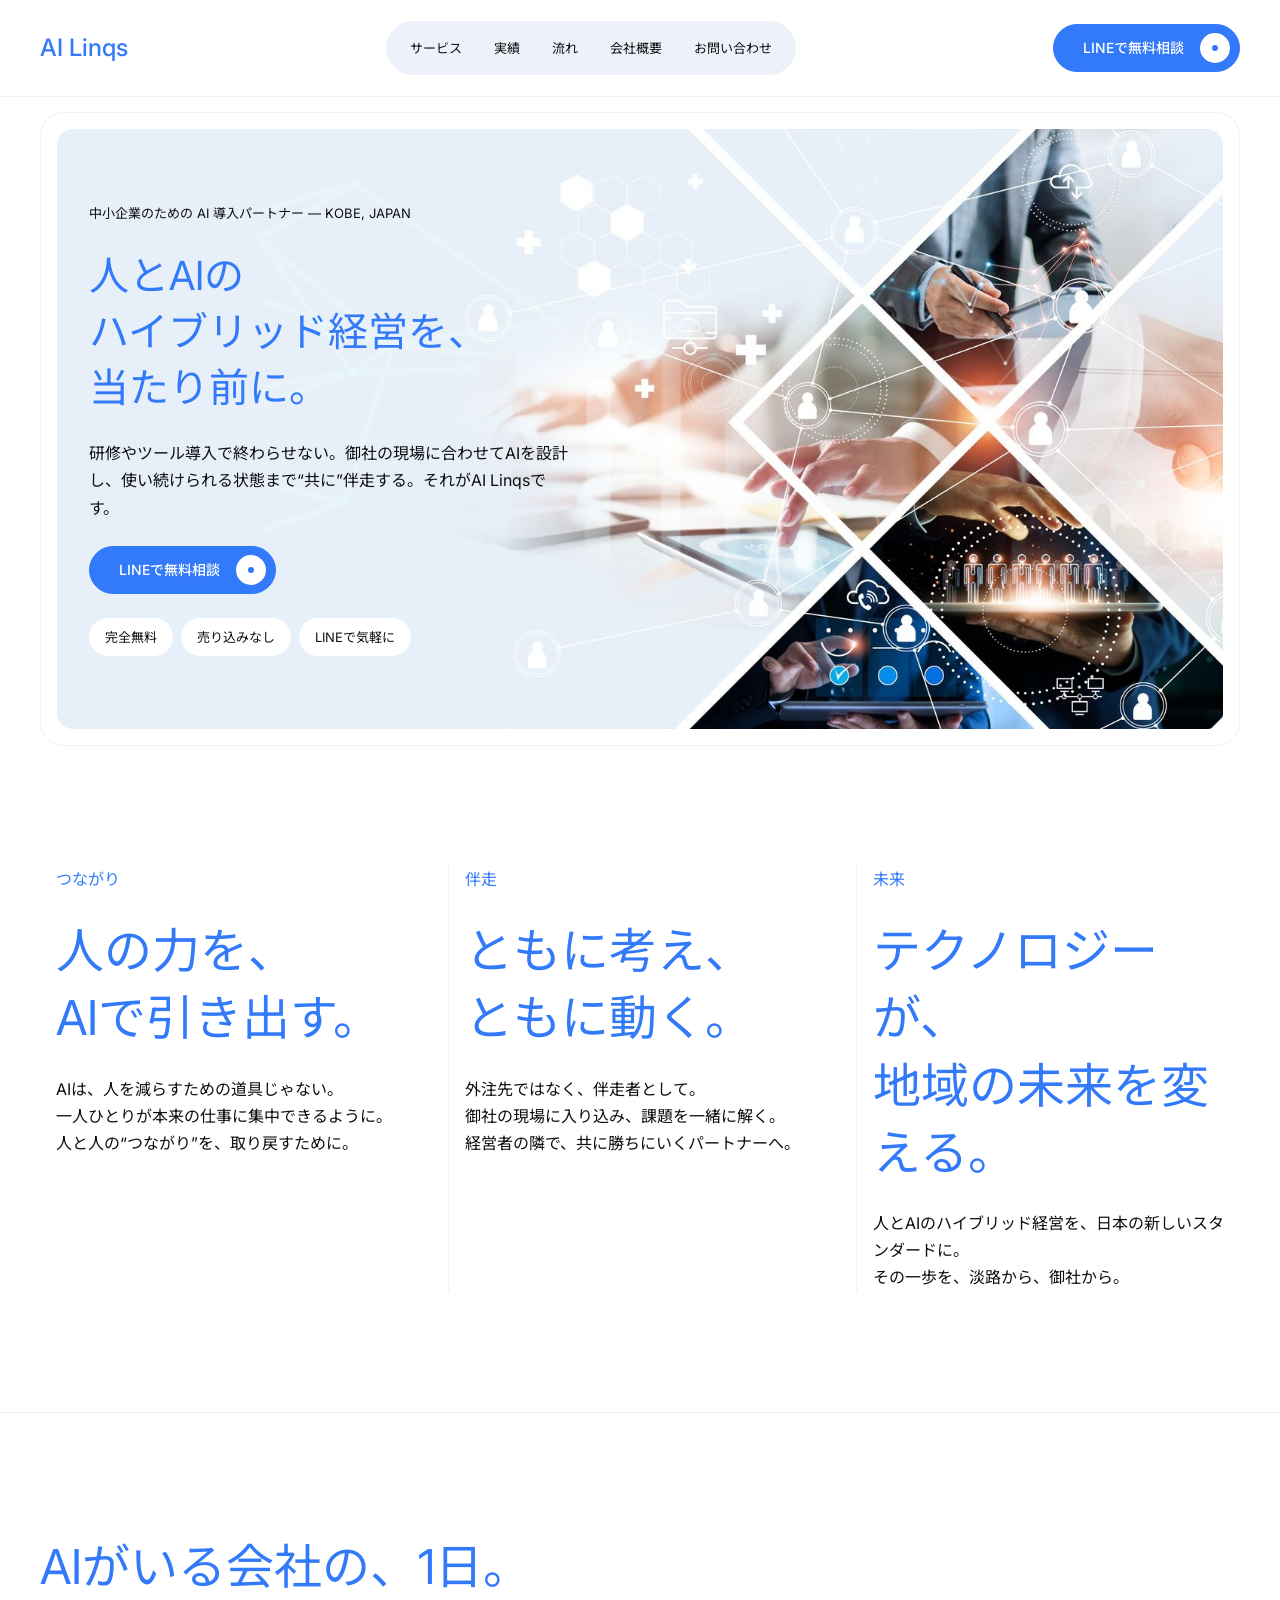
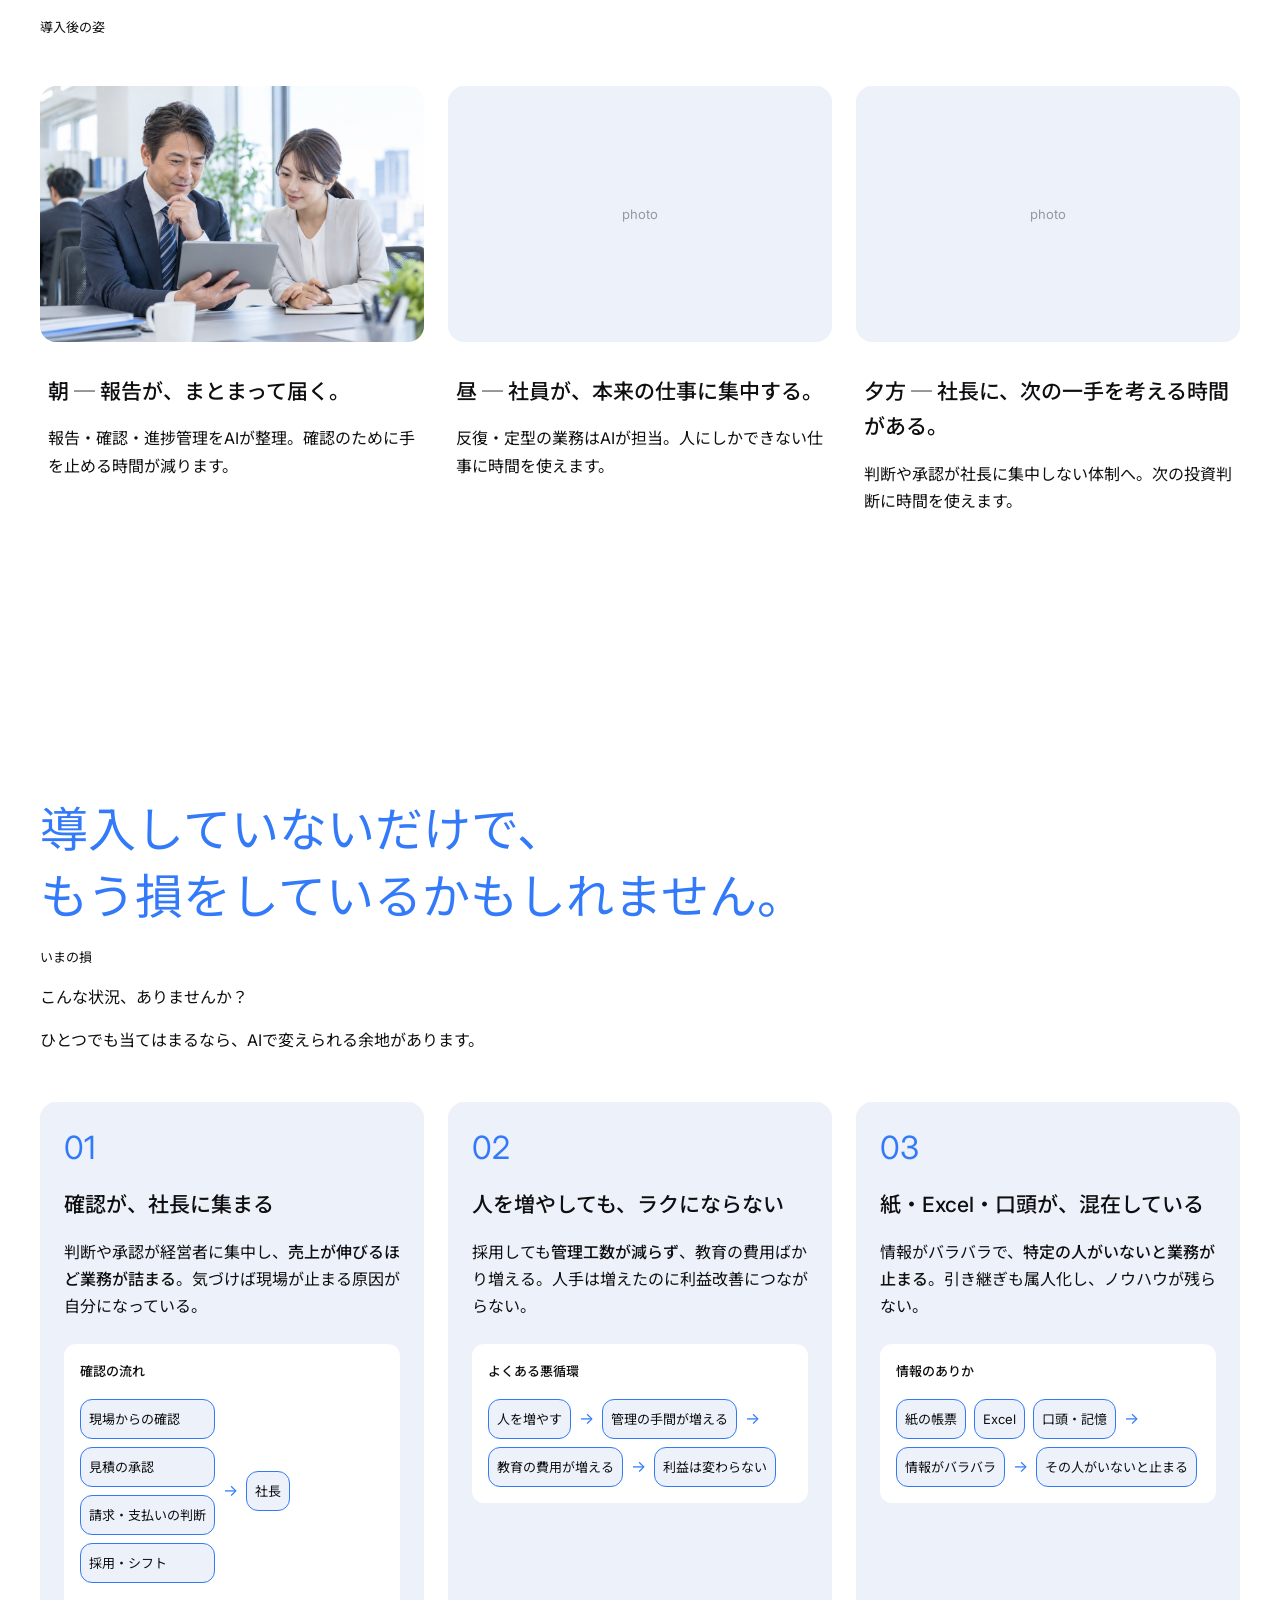
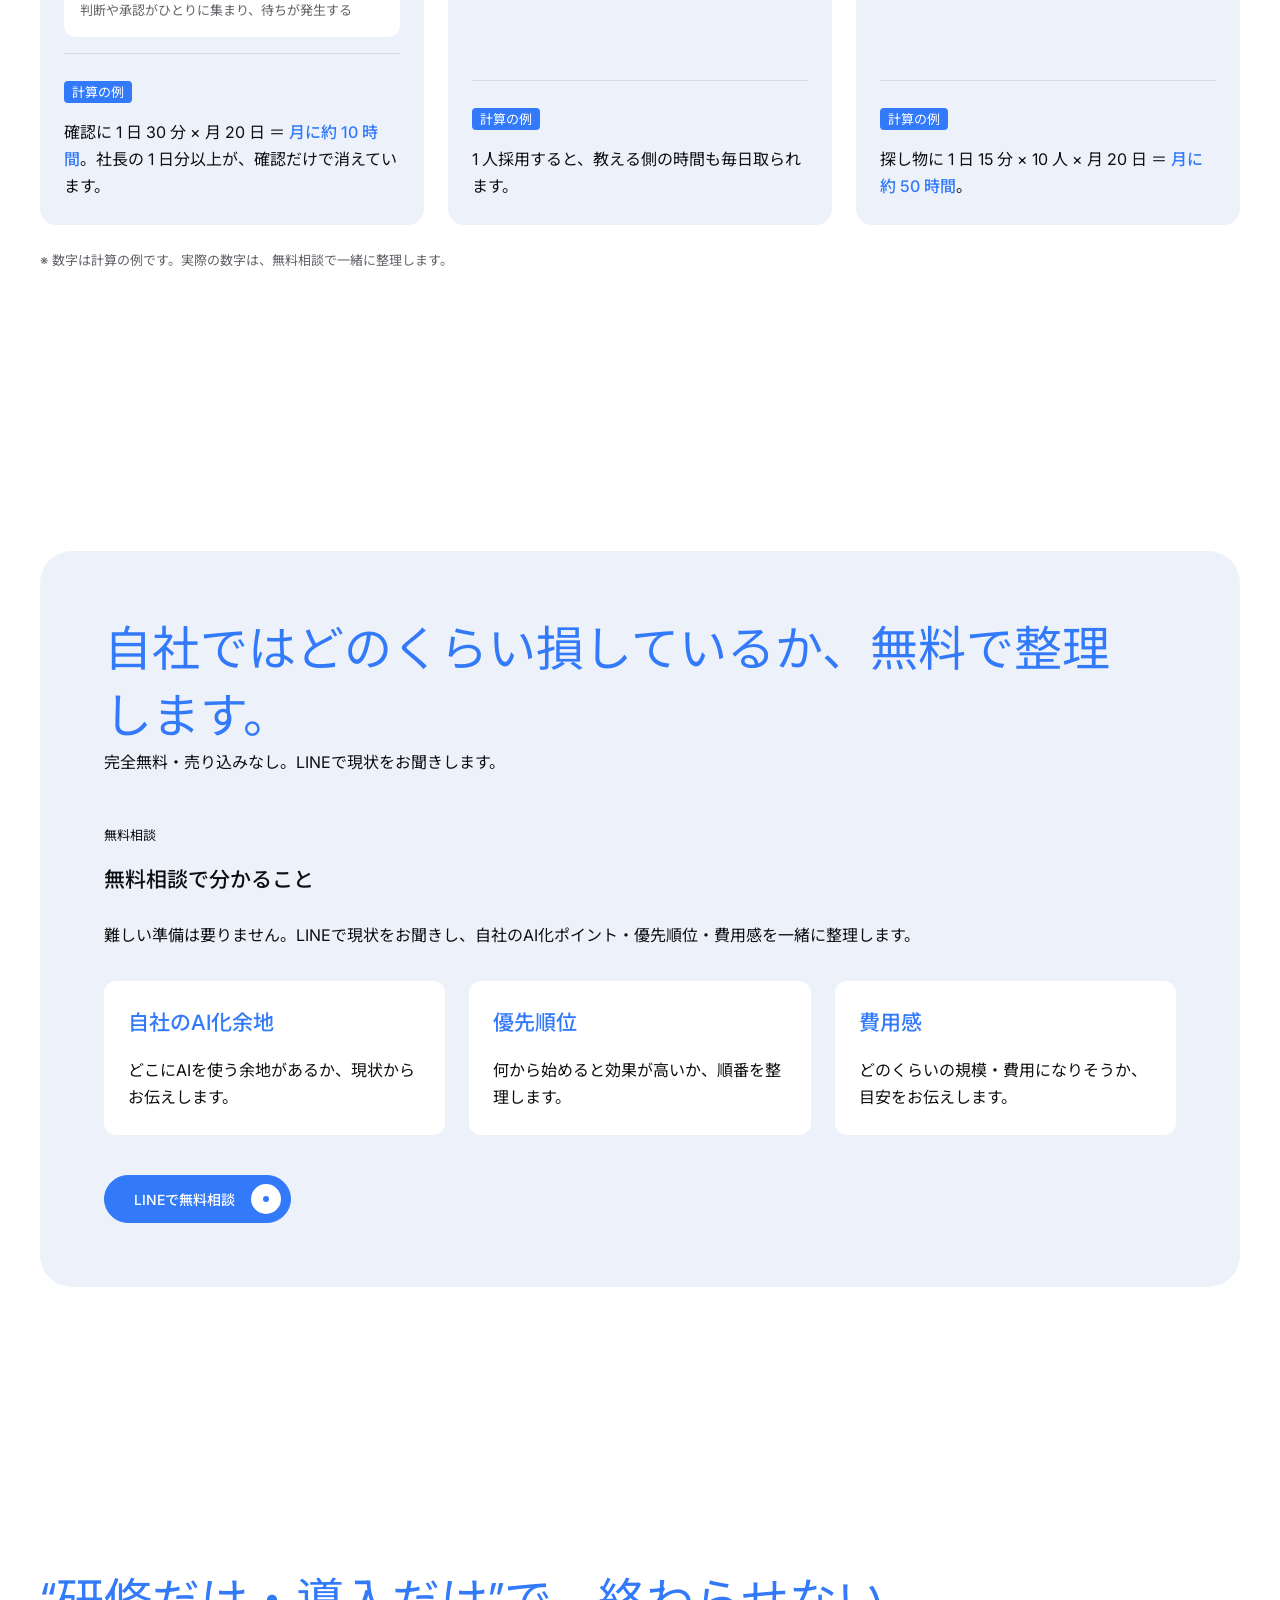
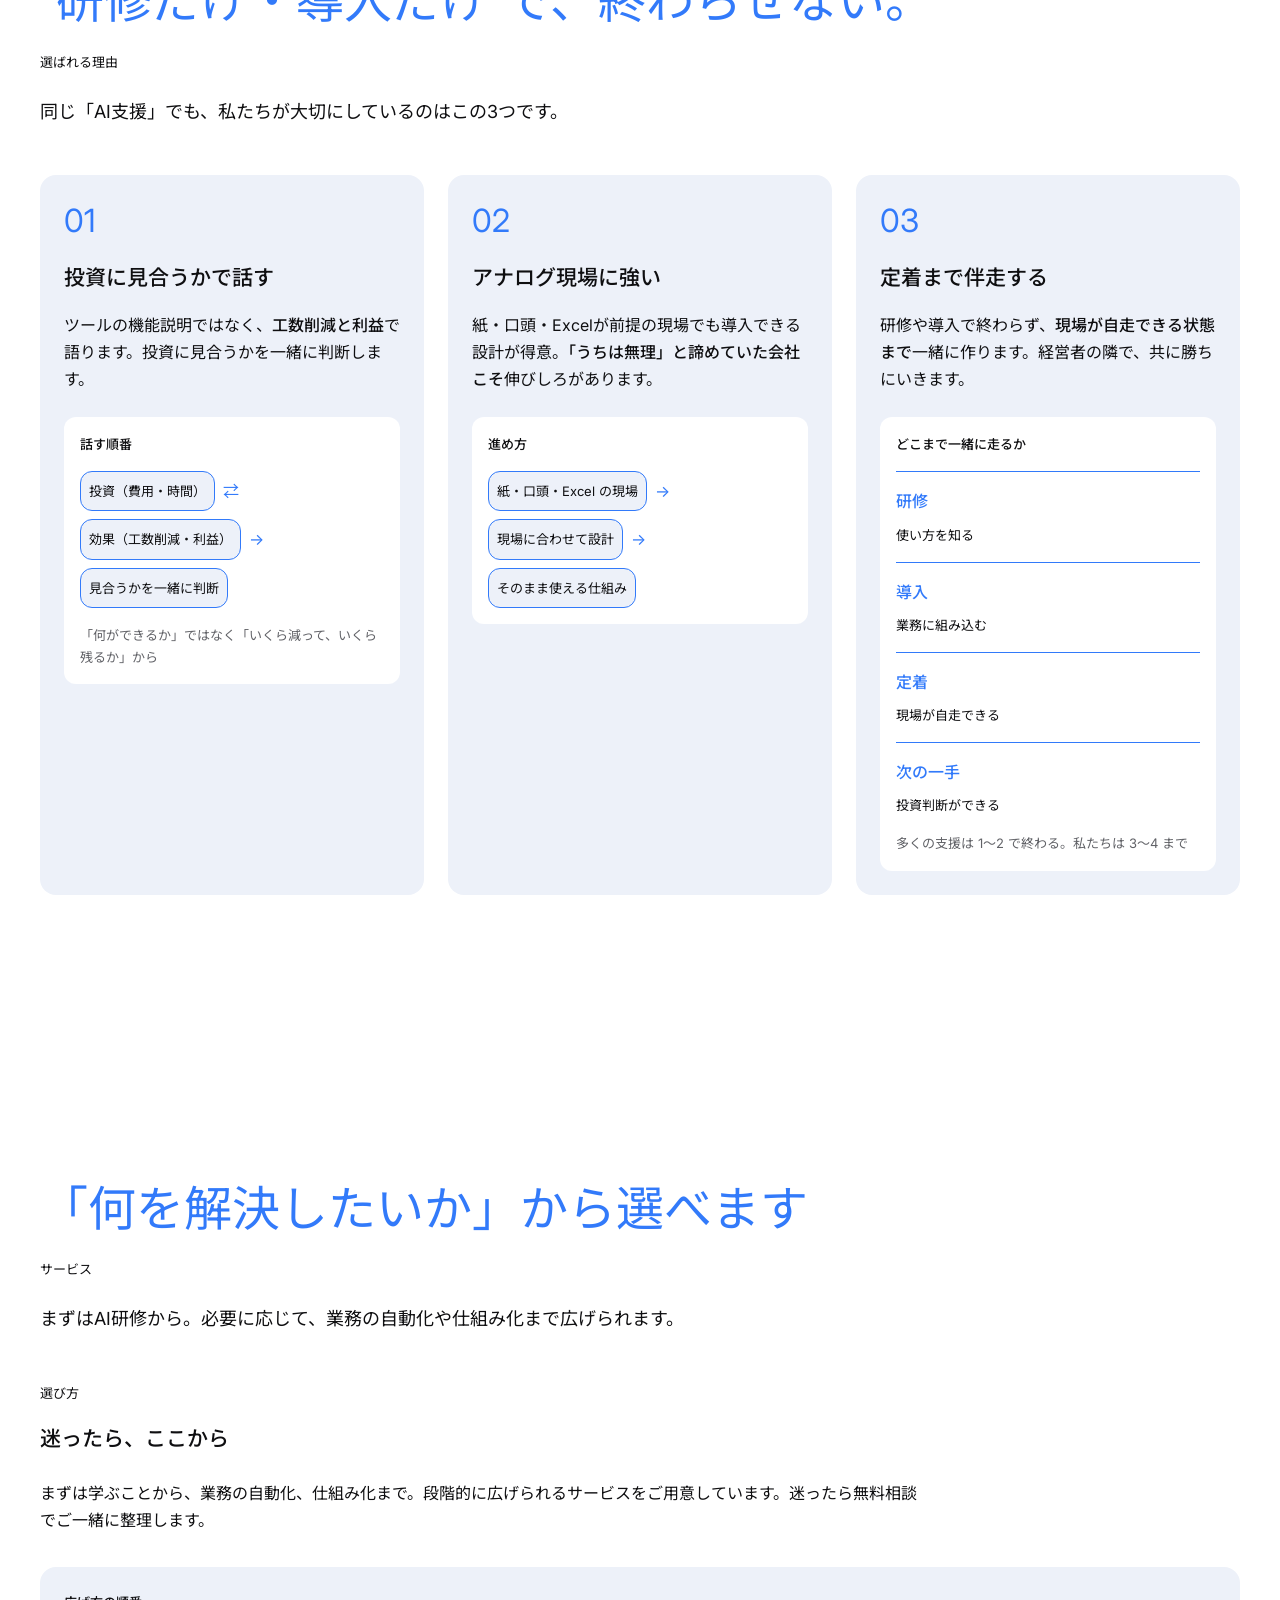
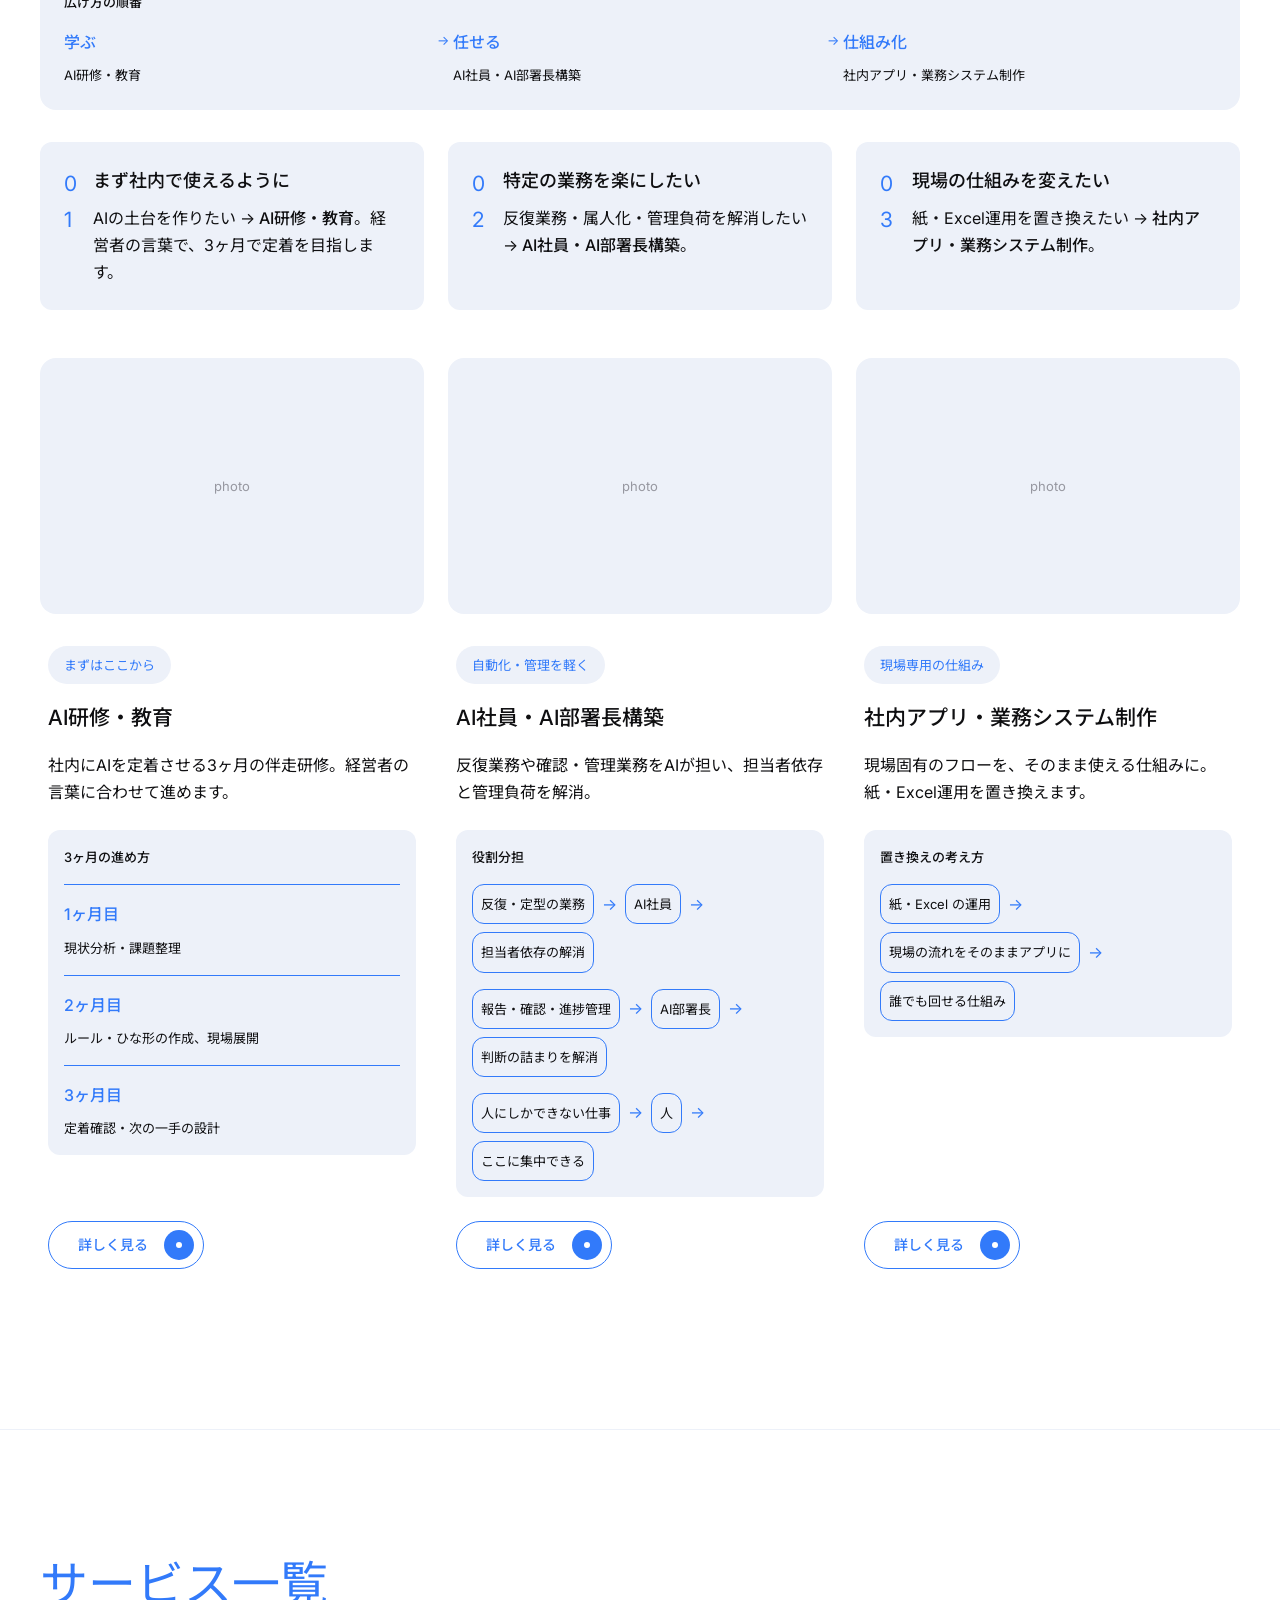
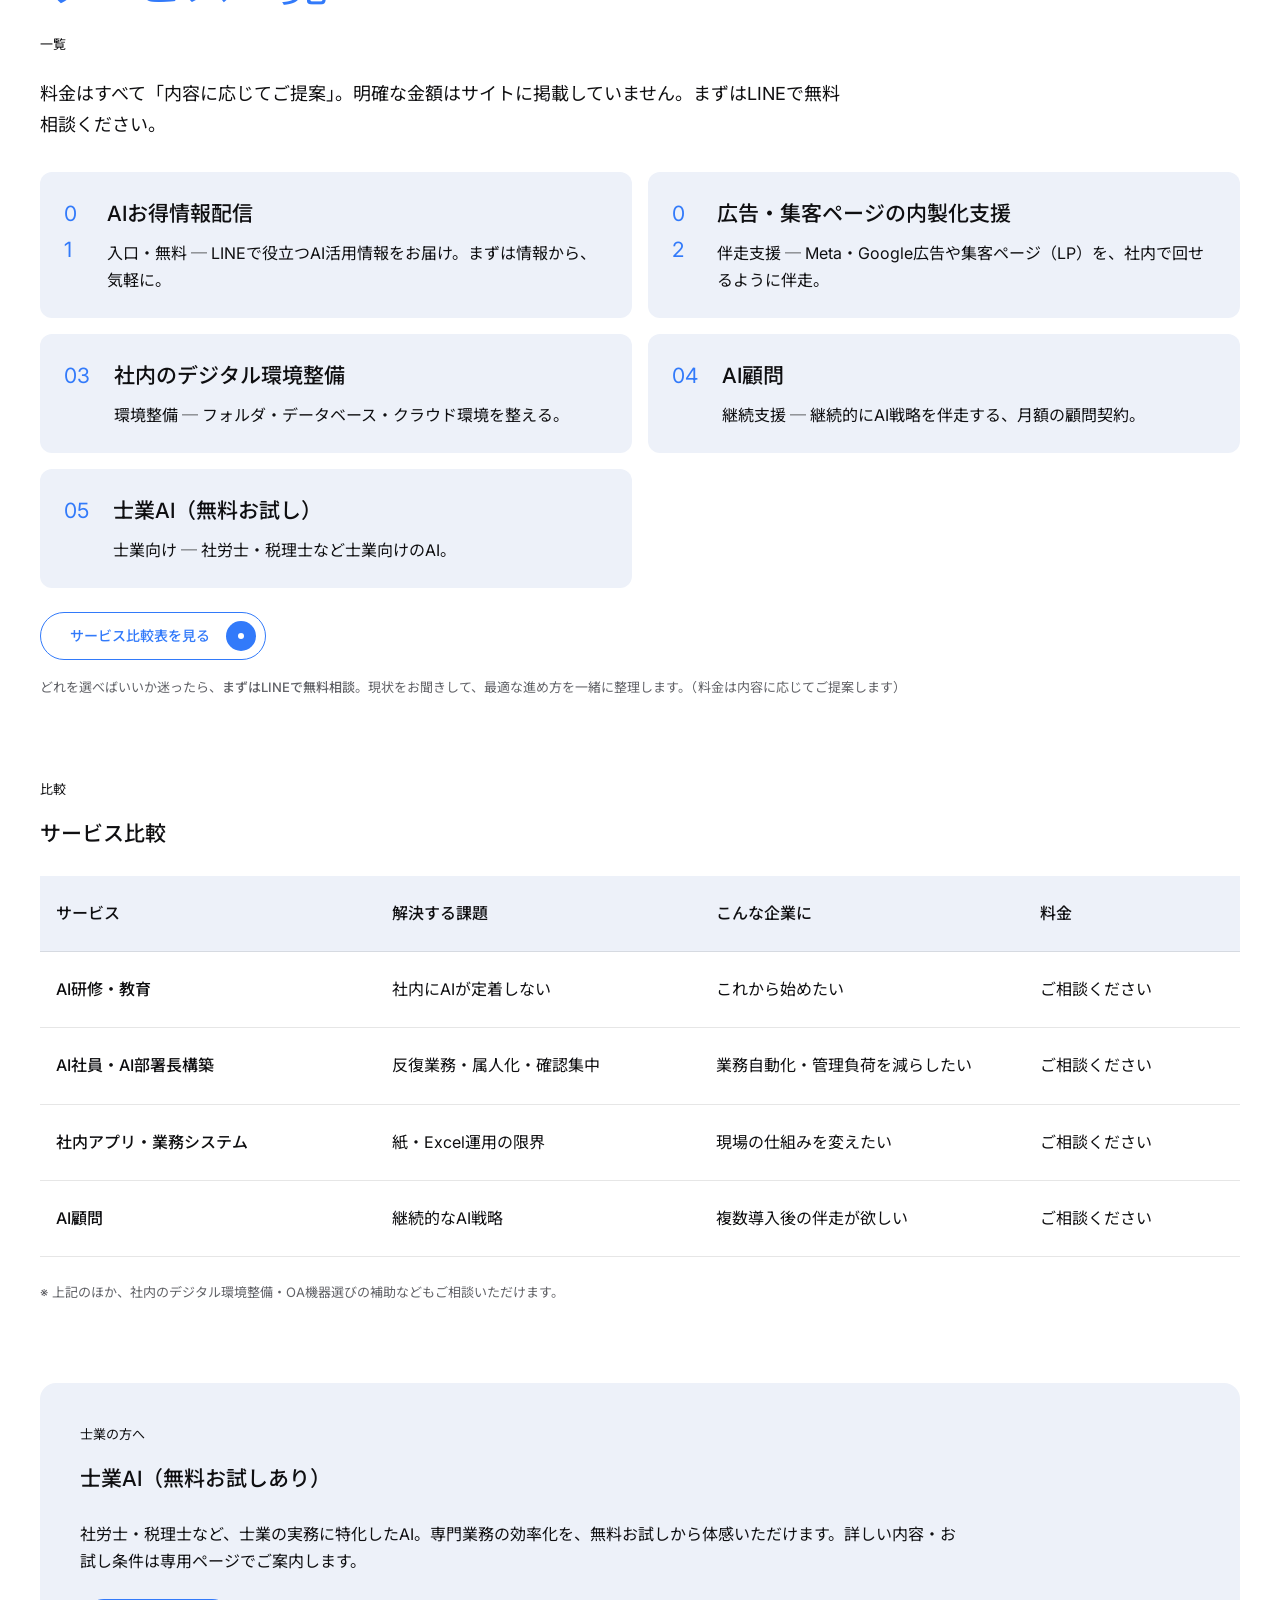
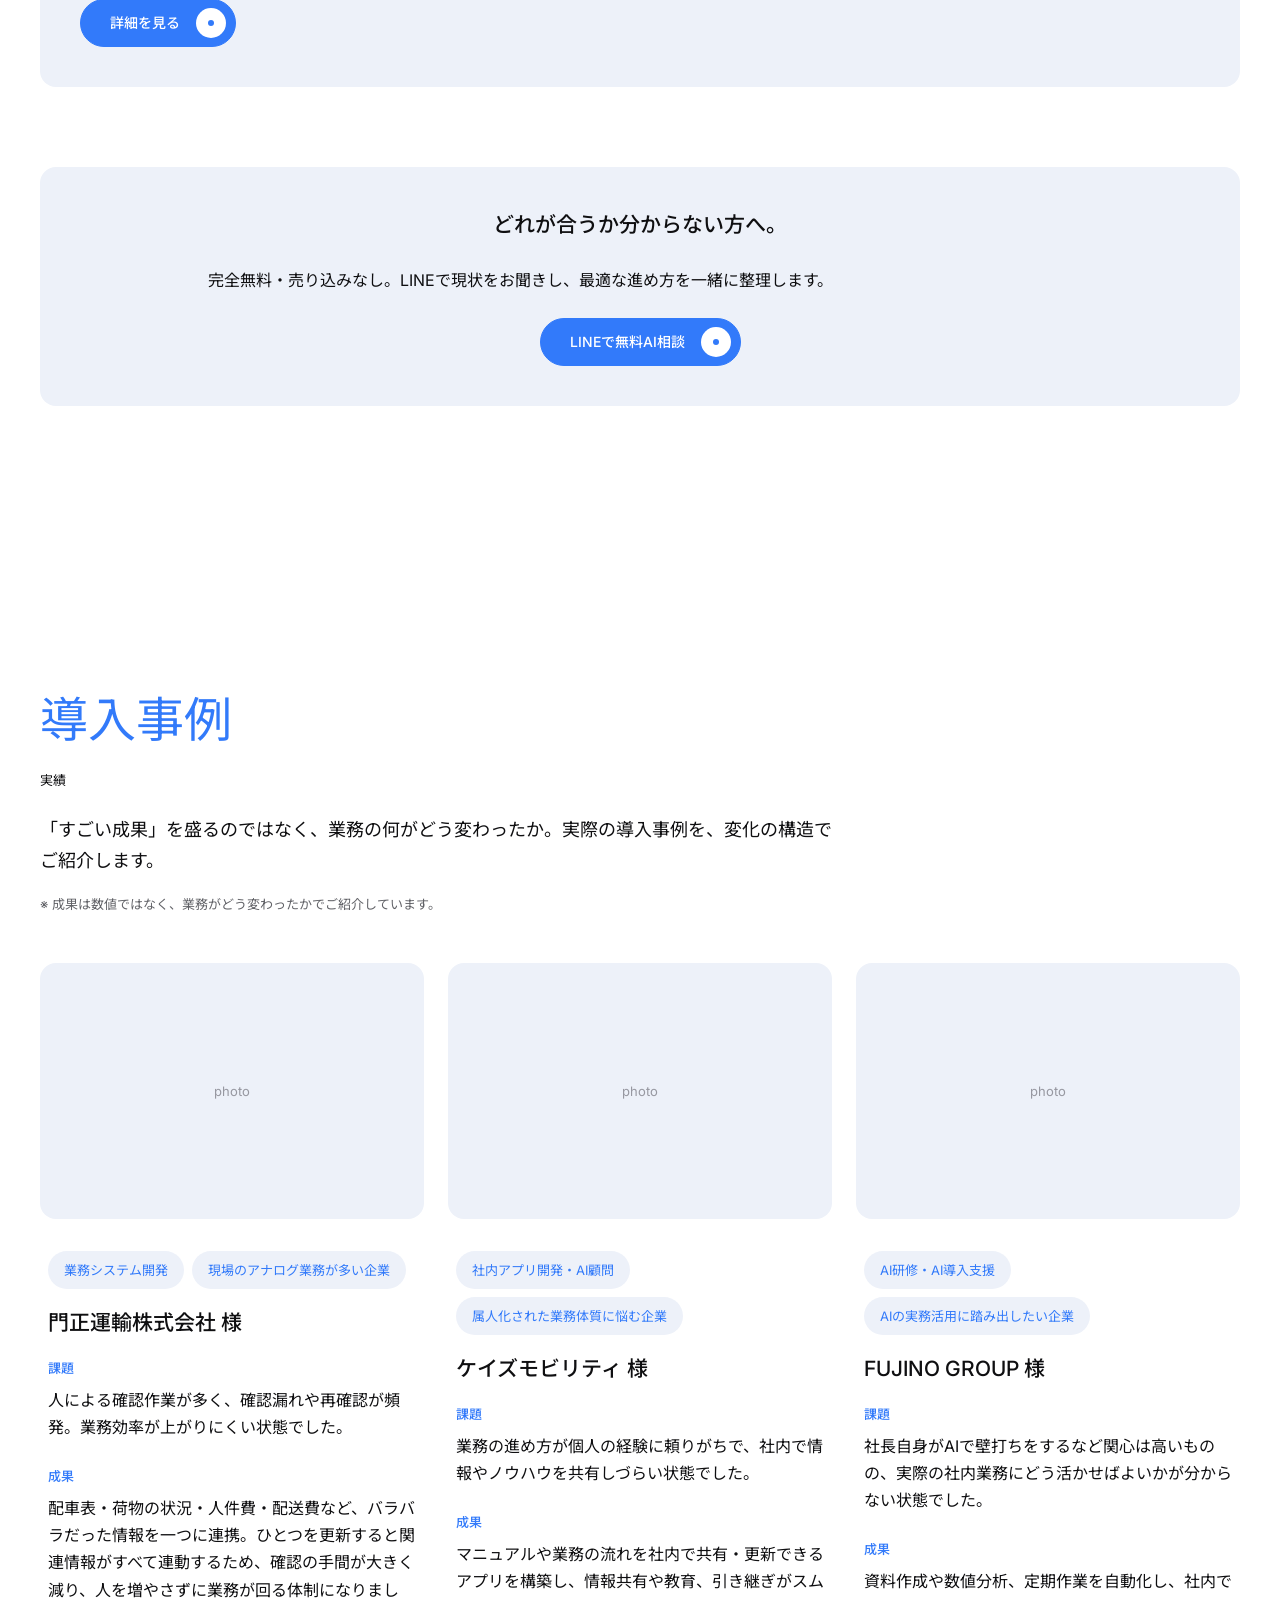
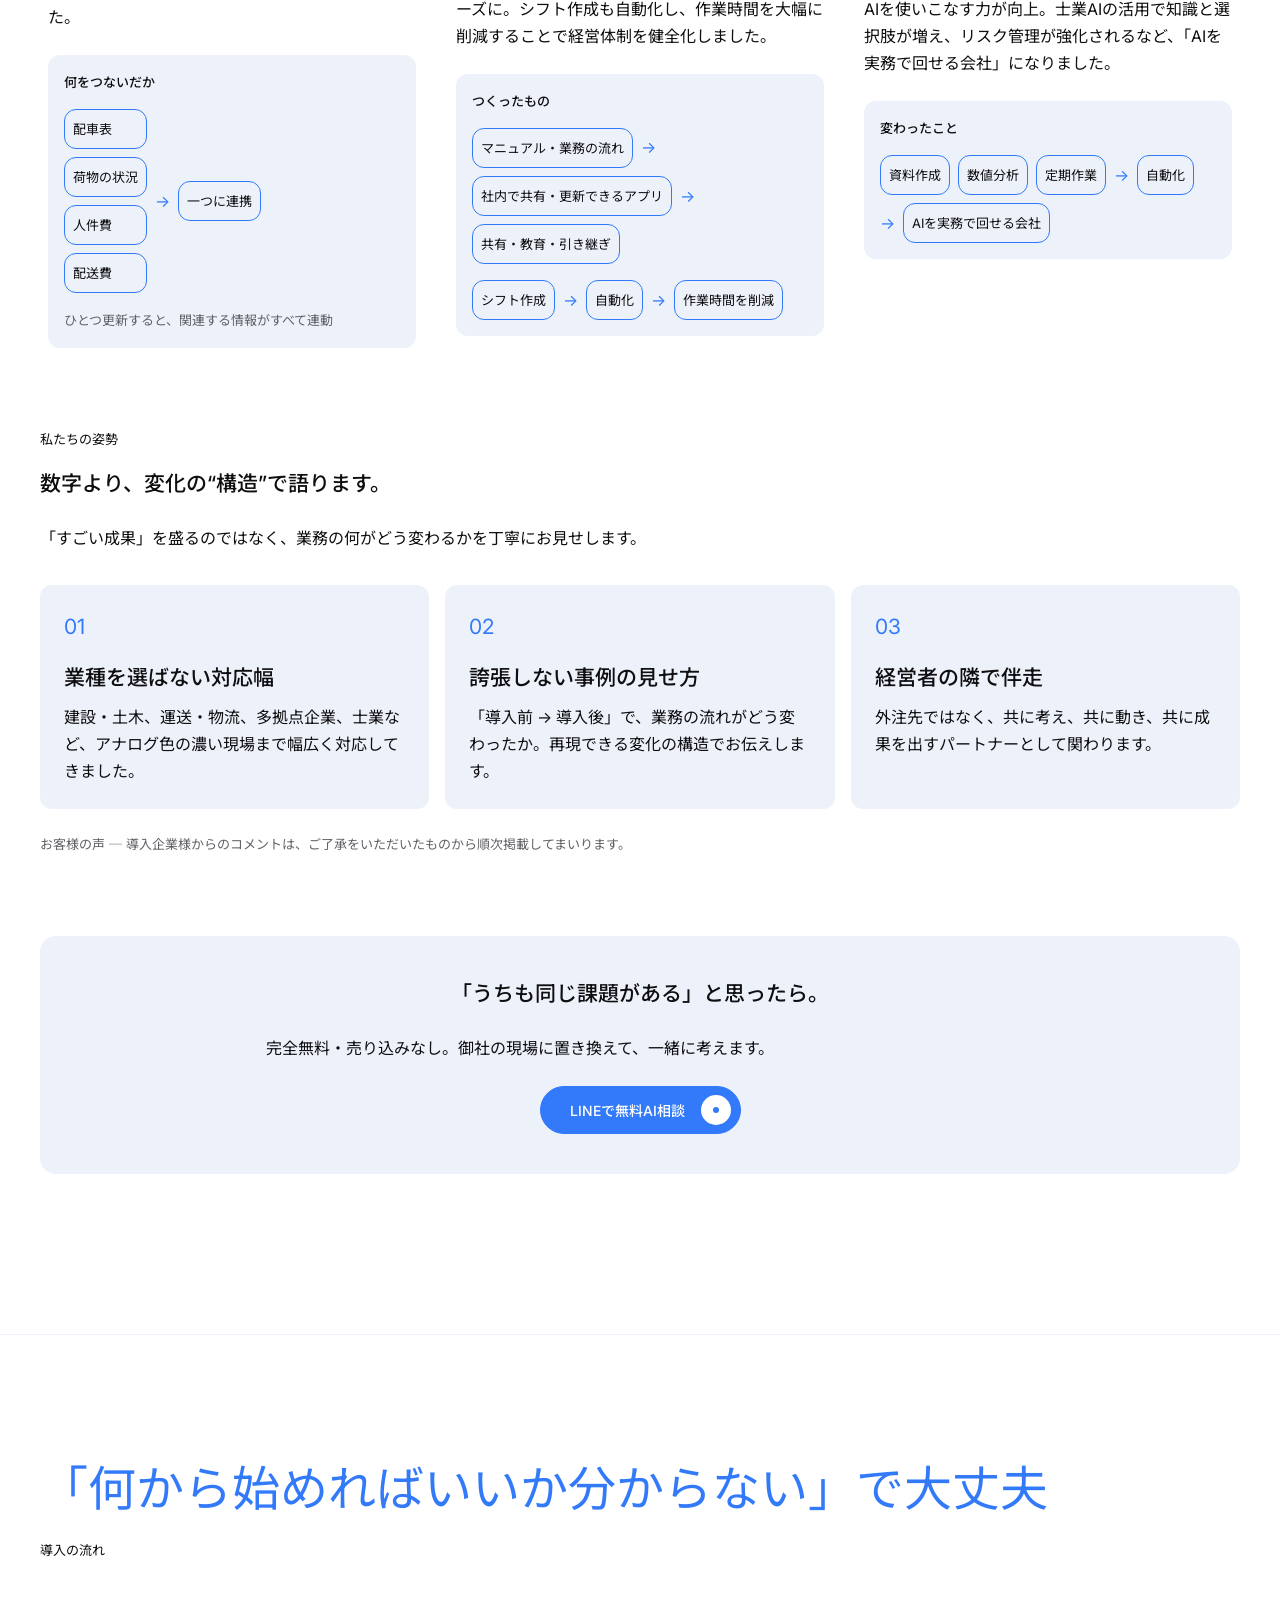
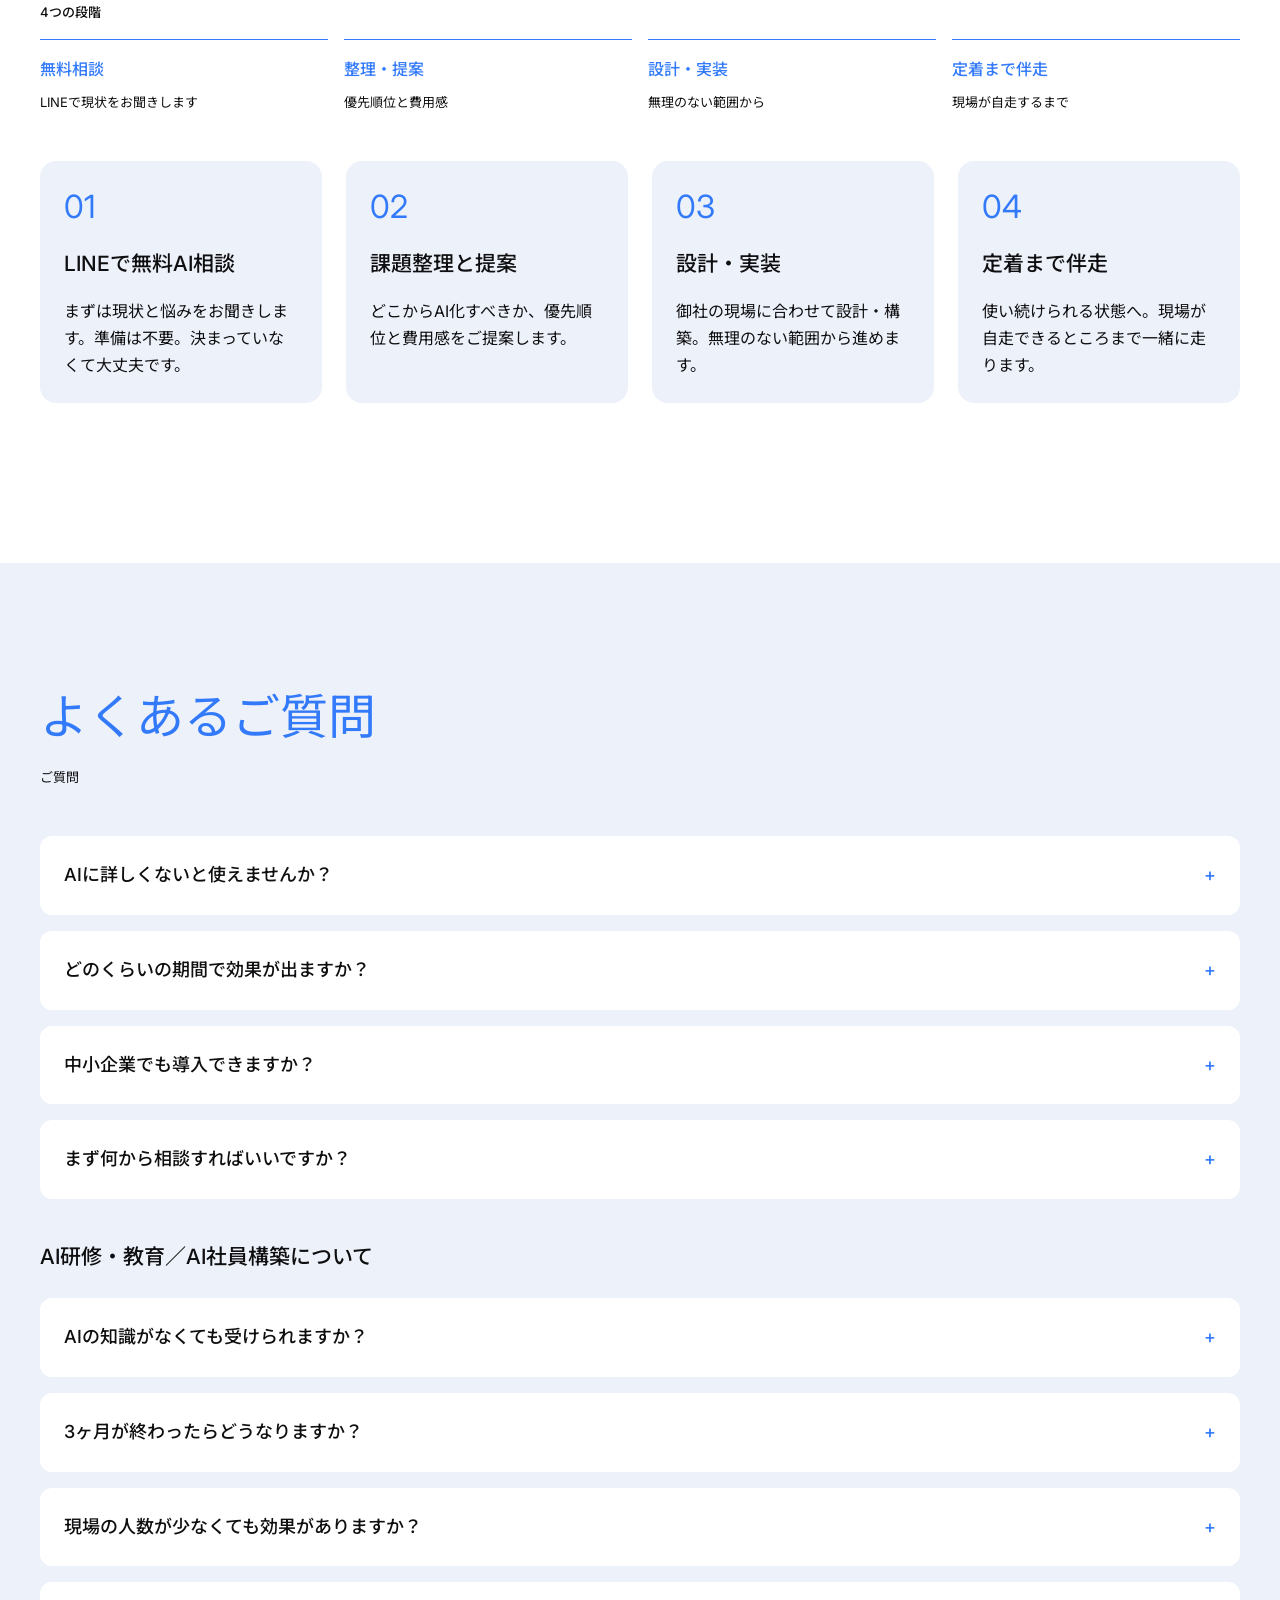
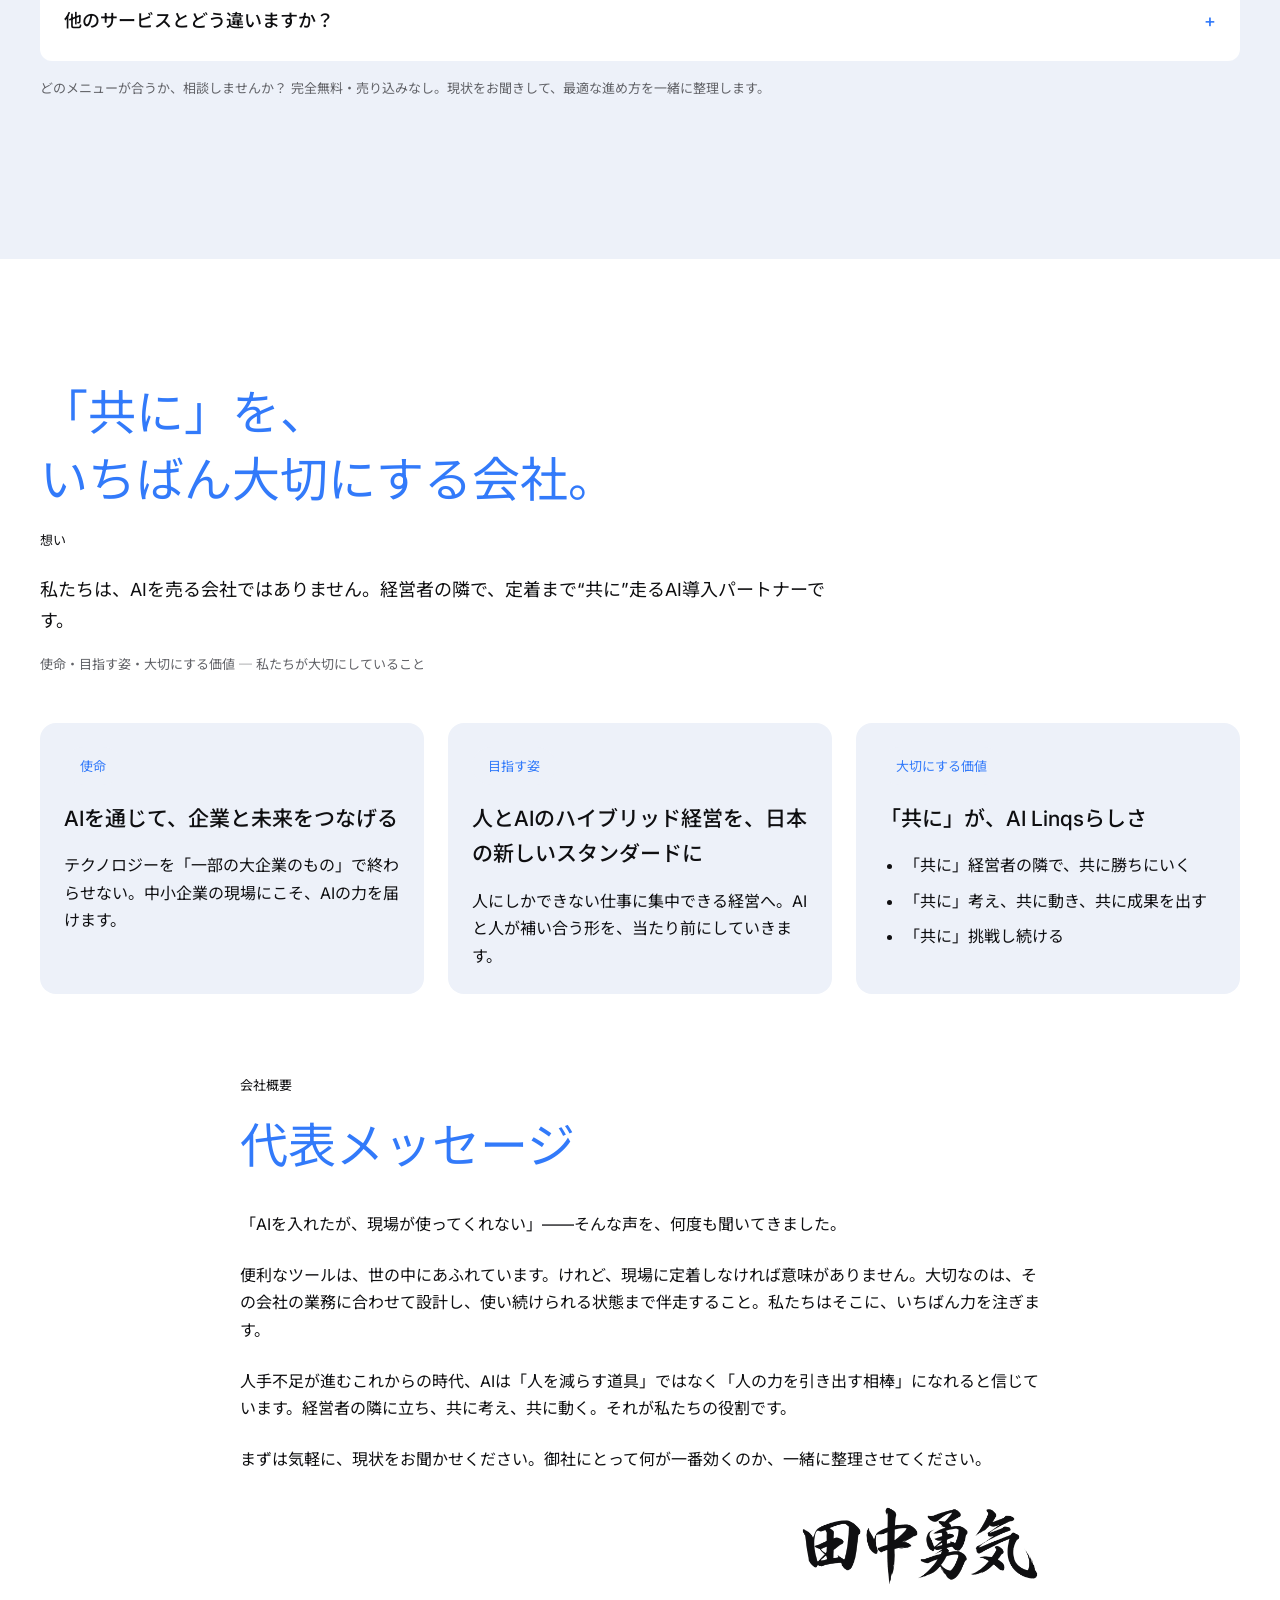
==== index.html @ 455a6f8b "HP v3（テスト版）：白地＋青の企業サイトとして再構築 - 参考サイトから抽出したルール（3色・影なし・角丸 4/12/16/24/32/9999px・余白8の倍数）だけで構成 - 13セクション：" ====
<!DOCTYPE html>
<html lang="ja">
<head><meta charset="UTF-8"><meta name="viewport" content="width=device-width, initial-scale=1.0"><meta name="robots" content="noindex,nofollow"><title>AI Linqs｜中小企業のためのAI導入パートナー｜研修から定着まで“共に”</title><meta name="description" content="AI Linqsは、研修やツール導入で終わらせず、御社の現場に合わせてAIを設計し定着まで伴走するAI導入パートナーです。属人化・確認待ち・人手不足の課題を、経営者と“共に”解決します。まずはLINEで無料相談を。"><meta name="theme-color" content="#FFFFFF"><link rel="icon" sizes="32x32" href="assets/favicon-32.png"><link rel="icon" sizes="192x192" href="assets/favicon-192.png"><link rel="apple-touch-icon" sizes="180x180" href="assets/favicon-180.png"><link rel="preconnect" href="https://fonts.googleapis.com"><link rel="preconnect" href="https://fonts.gstatic.com" crossorigin><link href="https://fonts.googleapis.com/css2?family=Inter:wght@400;500;600&amp;family=Noto+Sans+JP:wght@400;500&amp;display=swap" rel="stylesheet"><style>
:root{--white:#FFFFFF;--surface:#EDF1F9;--blue:#327AFA;--ink:#0F0F11;--muted:#616267;--faint:#9798A1;--line:rgba(15,15,17,.1)}
*{box-sizing:border-box}html{scroll-padding-top:112px}body{margin:0;background:var(--white);color:var(--ink);font-family:"Inter","Noto Sans JP",sans-serif;font-size:16px;font-weight:400;line-height:1.7;overflow-wrap:anywhere}h1,h2,h3,h4,p,ul,ol,dl,figure{margin:0}h1,h2{font-weight:400;line-height:1.4}h2{font-size:48px;color:var(--blue)}h3{font-size:21px;font-weight:500;line-height:1.7}h4,b,strong,th,dt{font-weight:500}h4{font-size:18px}a{color:var(--blue);text-underline-offset:4px}button{font:inherit;cursor:pointer}img{display:block;max-width:100%;object-fit:cover}ul,ol{padding-left:24px}p+ p{margin-top:16px}[hidden]{display:none!important}:focus-visible{outline:1px solid var(--blue);outline-offset:4px}section,[id]{scroll-margin-top:112px}.container{width:calc(100% - 64px);max-width:1200px;margin-inline:auto}.section{padding:120px 0 160px}.section-head{margin-bottom:48px}.section-head>h2{max-width:1040px}.section-head>.eyebrow,.section-head>.slide__tag{margin-top:16px;font-size:13px;color:var(--ink)}.section-head>.slide__lead{max-width:800px;margin-top:24px;font-size:18px}.section-head>.slide__note{margin-top:16px}.eyebrow,.slide__tag{font-size:13px}.slide__lead{line-height:1.7}.note,.slide__note,.fig__note,.contact__privacy,.modal__updated{font-size:13px;color:var(--muted)}.note,.slide__note{margin-top:24px}.todo{font-size:13px;color:var(--muted)}.grid3,.grid4{display:grid;grid-template-columns:repeat(3,minmax(0,1fr));gap:24px}.grid4{grid-template-columns:repeat(4,minmax(0,1fr))}.grid3>*,.grid4>*{min-width:0}.card{background:var(--surface);border-radius:16px;padding:24px;display:flex;flex-direction:column;gap:24px}.card-body{display:flex;flex-direction:column;align-items:flex-start;gap:16px;flex:1;min-width:0}.card-body>p+p{margin-top:0}.card-body>h3{font-size:21px;color:var(--ink)}.card-body>.slide__tag{border-radius:9999px;background:var(--surface);padding:8px 16px;color:var(--blue)}.card-body>.slide__num{color:var(--blue);font-size:32px;line-height:1.4}.card-body>.slide__actions{margin-top:auto;padding-top:8px;width:100%}.photo{width:100%;aspect-ratio:3/2;height:auto;border-radius:16px;object-fit:cover}.placeholder{display:grid;place-items:center;background:var(--surface);color:var(--faint);font-size:13px}.card:has(.photo){background:var(--white);padding:0}.card:has(.photo)>.card-body{padding:8px 8px 0}.card .fig{width:100%;margin-top:8px;padding:16px;background:var(--white);border-radius:12px}.card:has(.photo) .fig{background:var(--surface)}.fig__cap{font-size:13px;font-weight:500;margin-bottom:16px}.fig__note{margin-top:16px}.flow,.lane,.converge{display:flex;flex-wrap:wrap;align-items:center;gap:8px}.flow+.flow,.lane+.lane{margin-top:16px}.node{display:block;border:1px solid var(--blue);border-radius:12px;padding:8px;font-size:13px;max-width:100%;background:var(--surface)}.arrow{color:var(--blue);font-size:16px}.converge__list{display:grid;gap:8px}.tl{list-style:none;display:flex;gap:16px;padding:0}.tl>li{flex:1;min-width:0;font-size:13px;border-top:1px solid var(--blue);padding-top:16px}.tl b{display:block;font-size:16px;color:var(--blue);margin-bottom:8px}.card .tl{flex-direction:column}.mini{list-style:none;padding:0;margin-top:32px;display:grid;gap:16px}.mini>li{display:flex;gap:24px;padding:24px;background:var(--surface);border-radius:12px}.mini>li>span:first-child{color:var(--blue);font-size:21px}.mini b{display:block;font-size:21px;margin-bottom:8px}.subsection{margin-top:80px}.subsection>.slide__tag{margin-bottom:16px}.subsection>h3{margin-bottom:24px}.subsection>.slide__lead{max-width:880px}.subsection>.fig{margin-top:32px}.slide__actions{margin-top:24px}.btn{position:relative;display:inline-flex;align-items:center;justify-content:space-between;gap:16px;min-height:48px;max-width:100%;padding:8px 9px 8px 29px;border:1px solid var(--blue);border-radius:9999px;background:var(--white);color:var(--blue);text-decoration:none;font-size:14px;font-weight:500;line-height:1.4;transition:background-color .3s ease,color .3s ease}.btn:after{content:"";display:block;flex:0 0 30px;width:30px;height:30px;border-radius:9999px;background:var(--blue)}.btn:before{content:"";position:absolute;right:21px;top:50%;width:6px;height:6px;margin-top:-3px;border-radius:9999px;background:var(--white);z-index:1}.btn:hover{background:var(--blue);color:var(--white)}.btn:hover:after{background:var(--white)}.btn:hover:before{background:var(--blue)}.btn[data-line-cta]{background:var(--blue);color:var(--white)}.btn[data-line-cta]:after{background:var(--white)}.btn[data-line-cta]:before{background:var(--blue)}.btn[data-line-cta]:hover{background:var(--white);color:var(--blue)}.btn[data-line-cta]:hover:after{background:var(--blue)}.btn[data-line-cta]:hover:before{background:var(--white)}.site-header{position:fixed;inset:0 0 auto;z-index:20;background:var(--white);border-bottom:1px solid var(--surface)}.header-inner{max-width:1200px;width:calc(100% - 64px);min-height:96px;margin:auto;display:flex;align-items:center;justify-content:space-between;gap:24px}.logo{font-size:24px;line-height:1.4;font-weight:500;white-space:nowrap;text-decoration:none;color:var(--blue)}.pill-nav{display:flex;padding:8px;background:var(--surface);border-radius:9999px;gap:0}.pill-nav a,.sp-menu a[data-spy]{color:var(--ink);border-radius:9999px;text-decoration:none;font-size:13px;padding:8px 16px;white-space:nowrap;transition:background-color .3s ease,color .3s ease}.pill-nav a.is-active,.sp-menu a.is-active{background:var(--blue);color:var(--white)}.header-end{display:flex;align-items:center;gap:16px}.burger{display:none;border:1px solid var(--blue);border-radius:9999px;width:48px;height:48px;background:var(--white);padding:16px 8px}.burger span{display:block;height:1px;background:var(--blue);margin:0 0 8px}.burger span:last-child{margin-bottom:0}.sp-menu{padding:16px 24px 24px;background:var(--surface)}.sp-menu a{display:block;margin-top:8px}.sp-menu .btn{display:flex}.skip{position:fixed;left:16px;top:-160px;z-index:40;background:var(--white);padding:16px;border:1px solid var(--blue);border-radius:9999px}.skip:focus{top:16px}#hero{padding:112px 0 0}#hero .container{width:calc(100% - 32px)}.hero-frame{position:relative;background:var(--white);border:1px solid var(--surface);border-radius:24px;padding:16px}.hero-image{width:100%;height:600px;border-radius:16px;object-position:left center}.hero-copy{position:absolute;top:48px;bottom:48px;left:48px;width:44%;display:flex;flex-direction:column;justify-content:center;align-items:flex-start;gap:24px}.hero__place{font-size:13px}.hero-copy h1{font-size:40px;color:var(--blue)}.hero-copy .slide__lead{font-size:16px;max-width:480px}.hero-copy .btn{flex-shrink:0}.hero__chips{display:flex;flex-wrap:wrap;gap:8px;list-style:none;padding:0}.hero__chips li{background:var(--white);padding:8px 16px;border-radius:9999px;font-size:13px}#philosophy{padding-bottom:120px}.principle{padding:0 16px}.principle .eyebrow{color:var(--blue);margin-bottom:24px}.principle h2{font-size:48px;margin-bottom:24px}.principle p{font-size:16px}#future{border-top:1px solid var(--surface)}.calculation{border-top:1px solid var(--line);padding-top:24px;margin-top:auto;width:100%}.small-label{display:inline-block;background:var(--blue);color:var(--white);border-radius:4px;padding:0 8px;font-size:13px;margin-bottom:16px}.calculation strong{color:var(--blue)}.consult-frame,.contact-frame{background:var(--surface);border-radius:32px;padding:64px}.consult-frame .subsection{margin-top:40px}.consult-frame>.btn{margin-top:40px}.icons3{display:grid;grid-template-columns:repeat(3,minmax(0,1fr));gap:24px}.icons3>div{background:var(--white);border-radius:12px;padding:24px}.icons3 b{display:block;color:var(--blue);font-size:21px;margin-bottom:16px}#guide{margin:0 0 48px}#guide>.fig{padding:24px;border-radius:16px;background:var(--surface)}#guide .tl{align-items:flex-start}#guide .tl>li{border:0;padding-top:0}#guide .tl>li+li:before{content:"→";color:var(--blue);float:left;margin-left:-16px}#guide>.mini{grid-template-columns:repeat(3,minmax(0,1fr));gap:24px}#guide .mini>li{padding:24px;gap:16px}#guide .mini b{font-size:18px}#lineup{background:var(--white);border-top:1px solid var(--surface)}#lineup .section-head>.mini{grid-template-columns:repeat(2,minmax(0,1fr))}.panel,.cta-panel{background:var(--surface);padding:40px;border-radius:16px}.cta-panel{text-align:center}.table-wrap{width:100%;overflow-x:auto;margin-top:24px}.compare{width:100%;border-collapse:collapse;table-layout:fixed;font-size:16px;text-align:left}.compare th,.compare td{padding:24px 16px;border-bottom:1px solid var(--line);vertical-align:top;overflow-wrap:anywhere}.compare thead{background:var(--surface)}.compare th:first-child{width:28%}.compare th:last-child{width:18%}.tags{display:flex;flex-wrap:wrap;gap:8px}.tags>span{display:block;background:var(--surface);color:var(--blue);border-radius:9999px;font-size:13px;padding:8px 16px}.case>div+div{margin-top:24px}.case dt{font-size:13px;color:var(--blue);margin-bottom:8px}.case dd{margin:0}#stance .mini{grid-template-columns:repeat(3,minmax(0,1fr))}#stance .mini>li{display:block}#stance .mini>li>span:first-child{display:block;margin-bottom:16px}#process{background:var(--white);border-top:1px solid var(--surface)}#process .section-head>.fig{margin-top:40px}#faq{background:var(--surface)}#faq .section-head{margin:0}.faq{margin-top:48px}details{background:var(--white);border-radius:12px;padding:24px;margin-bottom:16px}summary{cursor:pointer;font-size:18px;font-weight:500;padding-right:24px;position:relative;list-style:none}summary::-webkit-details-marker{display:none}.faq__pm{position:absolute;right:0;top:0;color:var(--blue)}.faq__pm:after{content:"+"}details[open] .faq__pm:after{content:"−"}.faq__a{padding-top:24px;color:var(--muted)}.faq-group__title{font-size:21px;font-weight:500;margin:40px 0 24px}.message-block{max-width:800px;margin-inline:auto}.message-block h2{margin:16px 0 32px}.message p{margin-top:24px}.message__sign{width:240px;height:auto;margin:32px 0 0 auto}.prose ul{margin:24px 0}.prose li+li,.dash li+li{margin-top:8px}.info{margin-top:24px}.info>div{display:grid;grid-template-columns:192px minmax(0,1fr);gap:24px;padding:24px 0;border-bottom:1px solid var(--line)}.info dd{margin:0}#contact .section-head{text-align:center}#contact .section-head>h2,#contact .section-head>.slide__lead{margin-inline:auto}.line-card{text-align:center;max-width:640px;margin:auto}.line-card__qr img{width:160px;height:160px;margin:0 auto 24px;border-radius:16px}.line-card>p{margin-top:16px}.line-card>.btn{margin-top:24px}.line-card>small{display:block;font-size:13px;color:var(--muted);margin-top:24px}.contact__privacy{max-width:640px;margin:32px auto 0}.footer{margin:0 16px 16px;padding:64px 0 32px;border-radius:24px;background:var(--blue);color:var(--white)}.footer a{color:var(--white)}.footer :focus-visible{outline-color:var(--white)}.footer__grid{display:grid;grid-template-columns:1fr 1fr;gap:40px}.footer__desc{margin-top:24px;font-size:13px}.footer__nav{grid-column:1/-1}.footer__nav ul{display:flex;flex-wrap:wrap;gap:24px;list-style:none;padding:0}.footer__nav a{text-decoration:none;font-size:13px}.footer__copy{margin-top:48px;font-size:13px}.modal{width:calc(100% - 32px);max-width:880px;max-height:calc(100dvh - 48px);padding:40px;border:1px solid var(--surface);border-radius:24px;background:var(--white);color:var(--ink);overscroll-behavior:contain}.modal::backdrop{background:rgba(15,15,17,.5)}.modal__head{display:flex;justify-content:space-between;align-items:flex-start;gap:24px;margin-bottom:32px}.modal__head h2{font-size:32px}.modal__head form{flex-shrink:0}.modal h3{margin:32px 0 16px}.modal p{margin-top:16px}.modal ul{margin-top:16px}.modal .row{padding:24px 0;border-top:1px solid var(--line)}.modal .row p{margin-top:8px}.modal .price{color:var(--blue)}.ba{display:grid;grid-template-columns:1fr 32px 1fr;align-items:center;gap:16px;margin:32px 0}.ba__col{background:var(--surface);border-radius:12px;padding:24px}.ba__h{font-weight:500}.ba__arrow{color:var(--blue)}.sticky-cta{display:none;position:fixed;bottom:16px;left:16px;right:16px;z-index:15}.sticky-cta .btn{width:100%;max-width:400px;margin:auto;display:flex}.test-badge{position:fixed;left:16px;bottom:16px;z-index:16;font-size:13px;color:var(--muted);background:var(--surface);border-radius:9999px;padding:8px 16px}
@media(min-width:1001px){#philosophy .grid3{gap:24px}.principle+.principle{border-left:1px solid var(--surface)}}
@media(max-width:1100px){.pill-nav{display:none}.burger{display:block}.hero-copy{position:static;width:auto;padding:32px 24px;gap:24px}.hero-copy h1{font-size:40px}.hero-copy .slide__lead{max-width:720px}.hero-image{height:auto;aspect-ratio:2048/679}.grid3{gap:16px}.card{padding:24px 16px}.icons3{gap:16px}.consult-frame,.contact-frame{padding:40px}.principle{padding:0}.principle h2{font-size:32px}.principle .slide__lead br{display:none}#guide>.mini{grid-template-columns:1fr}#guide .mini>li{padding:24px}.grid4{grid-template-columns:repeat(2,minmax(0,1fr))}.btn{font-size:13px}.card .btn{padding-left:16px}.footer__grid{gap:24px}}
@media(max-width:800px){h2{font-size:32px}.section{padding:80px 0}.container{width:calc(100% - 48px)}.section-head{margin-bottom:32px}.grid3{grid-template-columns:1fr;gap:24px}.principle h2{font-size:32px}.principle+.principle{padding-top:24px;border-top:1px solid var(--surface)}.principle .slide__lead br{display:initial}#philosophy{padding:80px 0}.card{padding:24px}.card .tl{flex-direction:row}.card-body{gap:16px}.card:has(.photo)>.card-body{padding:0 8px 8px}.icons3{grid-template-columns:1fr}.subsection{margin-top:64px}.consult-frame,.contact-frame{padding:32px 24px}.panel,.cta-panel{padding:32px 24px}#stance .mini,#lineup .section-head>.mini{grid-template-columns:1fr}.compare{font-size:13px}.compare th,.compare td{padding:16px 8px}.footer__grid{grid-template-columns:1fr}.info>div{grid-template-columns:112px minmax(0,1fr);gap:16px}.sticky-cta.is-show{display:block}body:has(.sticky-cta.is-show) .test-badge{bottom:80px}.modal{padding:24px}.modal__head{flex-direction:column}.modal__head h2{font-size:30px}.ba{grid-template-columns:1fr}.ba__arrow{text-align:center}.message__sign{width:200px}}
@media(max-width:480px){.container{width:calc(100% - 32px)}.header-inner{min-height:80px;width:calc(100% - 32px);gap:8px}.header-end{gap:8px}.header-end>.btn{display:none}.logo{font-size:24px}#hero{padding-top:96px}.hero-frame{padding:16px}.hero-copy{padding:24px 0 8px}.hero-copy h1{font-size:30px}.hero-copy .slide__lead{font-size:16px}.hero__place{font-size:13px}.hero__chips{gap:8px}.hero__chips li{padding:8px;font-size:13px;background:var(--surface)}.section-head>.slide__lead{font-size:16px}.grid4{grid-template-columns:1fr}.card .tl{flex-direction:column}.consult-frame,.contact-frame{padding:32px 16px}.tl{gap:16px;flex-wrap:wrap}.tl>li{flex-basis:40%}#guide .tl{flex-wrap:nowrap}#guide .tl b{font-size:16px}#guide>.fig{padding:24px 16px}#guide .tl>li{font-size:13px}.compare th,.compare td{padding:16px 8px}.compare th:first-child{width:26%}.compare th:last-child{width:20%}.info>div{grid-template-columns:1fr;gap:8px}details{padding:24px 16px}summary{font-size:16px}.footer{padding:48px 0 32px}.footer__nav ul{gap:16px}.message-block h2{font-size:32px}.modal .btn{min-width:144px}}
@media(prefers-reduced-motion:reduce){*,*:before,*:after{transition:none!important;animation:none!important;scroll-behavior:auto!important}}
</style></head>
<body><a class="skip" href="#philosophy">本文へスキップ</a><header class="site-header" id="header"><div class="header-inner"><a class="logo" href="#hero" aria-label="AI Linqs トップへ">AI Linqs</a><nav class="pill-nav" aria-label="グローバルナビゲーション"><a href="#service" data-spy>サービス</a><a href="#works" data-spy>実績</a><a href="#process" data-spy>流れ</a><a href="#company" data-spy>会社概要</a><a href="#contact" data-spy>お問い合わせ</a></nav><div class="header-end"><a class="btn" href="#contact" data-line-cta>LINEで無料相談</a><button class="burger" id="burger" type="button" aria-label="メニューを開く" aria-expanded="false" aria-controls="spMenu"><span></span><span></span></button></div></div><nav class="sp-menu" id="spMenu" aria-label="スマートフォン用メニュー" hidden><a href="#service" data-spy>サービス</a><a href="#works" data-spy>実績</a><a href="#process" data-spy>流れ</a><a href="#company" data-spy>会社概要</a><a href="#contact" data-spy>お問い合わせ</a><a class="btn" href="#contact" data-line-cta>LINEで無料相談</a></nav></header><main><section class="section " id="hero"><div class="container"><div class="hero-frame"><img class="hero-image" src="assets/key-visual.jpg" alt="" width="2048" height="679" fetchpriority="high"><div class="hero-copy"><p class="hero__place">中小企業のための AI 導入パートナー — KOBE, JAPAN</p>
      <h1>人とAIの<br>ハイブリッド経営を、<br>当たり前に。</h1>
      <p class="slide__lead reveal">研修やツール導入で終わらせない。御社の現場に合わせてAIを設計し、使い続けられる状態まで“共に”伴走する。それがAI Linqsです。</p>
      <a class="btn" href="#contact" data-line-cta>LINEで無料相談</a><ul class="hero__chips reveal"><li>完全無料</li><li>売り込みなし</li><li>LINEで気軽に</li></ul></div></div></div></section>
<section class="section " id="philosophy"><div class="container"><div class="grid3"><article id="ch-connection" class="principle"><p class="eyebrow reveal">つながり</p>
      <h2 class="slide__title slide__title--xl reveal">人の力を、<br>AIで引き出す。</h2>
      <p class="slide__lead reveal">AIは、人を減らすための道具じゃない。<br>一人ひとりが本来の仕事に集中できるように。<br>人と人の“つながり”を、取り戻すために。</p></article>
<article id="ch-partnership" class="principle"><p class="eyebrow reveal">伴走</p>
      <h2 class="slide__title slide__title--xl reveal">ともに考え、<br>ともに動く。</h2>
      <p class="slide__lead reveal">外注先ではなく、伴走者として。<br>御社の現場に入り込み、課題を一緒に解く。<br>経営者の隣で、共に勝ちにいくパートナーへ。</p></article>
<article id="ch-future" class="principle"><p class="eyebrow reveal">未来</p>
      <h2 class="slide__title slide__title--xl reveal">テクノロジーが、<br>地域の未来を変える。</h2>
      <p class="slide__lead reveal">人とAIのハイブリッド経営を、日本の新しいスタンダードに。<br>その一歩を、淡路から、御社から。</p></article>
</div></div></section>
<section class="section " id="future"><div class="container"><div class="section-head"><h2>AIがいる会社の、1日。</h2><p class="eyebrow">導入後の姿</p></div><div class="grid3"><article class="card"><img class="photo" src="assets/future-morning.jpg" alt="" width="1200" height="800" loading="lazy" decoding="async"><div class="card-body"><h3>朝 ─ 報告が、まとまって届く。</h3><p>報告・確認・進捗管理をAIが整理。確認のために手を止める時間が減ります。</p></div></article>
<article class="card"><div class="photo placeholder" data-asset="future-noon.jpg" aria-hidden="true">photo</div><div class="card-body"><h3>昼 ─ 社員が、本来の仕事に集中する。</h3><p>反復・定型の業務はAIが担当。人にしかできない仕事に時間を使えます。</p></div></article>
<article class="card"><div class="photo placeholder" data-asset="future-evening.jpg" aria-hidden="true">photo</div><div class="card-body"><h3>夕方 ─ 社長に、次の一手を考える時間がある。</h3><p>判断や承認が社長に集中しない体制へ。次の投資判断に時間を使えます。</p></div></article>
</div></div></section>
<section class="section " id="loss"><div class="container"><div class="section-head"><h2>導入していないだけで、<br>もう損をしているかもしれません。</h2><p class="eyebrow">いまの損</p><p>こんな状況、ありませんか？</p><p>ひとつでも当てはまるなら、AIで変えられる余地があります。</p></div><div class="grid3"><article class="card" id="issue-1"><div class="card-body"><span class="slide__num reveal" aria-hidden="true">01</span>
      <h3 class="slide__title reveal">確認が、社長に集まる</h3>
      <p class="slide__lead reveal">判断や承認が経営者に集中し、<strong>売上が伸びるほど業務が詰まる</strong>。気づけば現場が止まる原因が自分になっている。</p>
      <div class="fig reveal">
        <p class="fig__cap">確認の流れ</p>
        <div class="converge"><div class="converge__list"><span class="node node--dim">現場からの確認</span><span class="node node--dim">見積の承認</span><span class="node node--dim">請求・支払いの判断</span><span class="node node--dim">採用・シフト</span></div><span class="arrow" aria-hidden="true">→</span><span class="node node--hi node--hub">社長</span></div>
        <p class="fig__note">判断や承認がひとりに集まり、待ちが発生する</p>
      </div><div class="calculation"><span class="small-label">計算の例</span><p>確認に 1 日 30 分 × 月 20 日 ＝ <strong>月に約 10 時間</strong>。社長の 1 日分以上が、確認だけで消えています。</p></div></div></article>
<article class="card" id="issue-2"><div class="card-body"><span class="slide__num reveal" aria-hidden="true">02</span>
      <h3 class="slide__title reveal">人を増やしても、ラクにならない</h3>
      <p class="slide__lead reveal">採用しても<strong>管理工数が減らず</strong>、教育の費用ばかり増える。人手は増えたのに利益改善につながらない。</p>
      <div class="fig reveal">
        <p class="fig__cap">よくある悪循環</p>
        <div class="flow"><span class="node">人を増やす</span><span class="arrow" aria-hidden="true">→</span><span class="node node--dim">管理の手間が増える</span><span class="arrow" aria-hidden="true">→</span><span class="node node--dim">教育の費用が増える</span><span class="arrow" aria-hidden="true">→</span><span class="node node--hi">利益は変わらない</span></div>
      </div><div class="calculation"><span class="small-label">計算の例</span><p>1 人採用すると、教える側の時間も毎日取られます。</p></div></div></article>
<article class="card" id="issue-3"><div class="card-body"><span class="slide__num reveal" aria-hidden="true">03</span>
      <h3 class="slide__title reveal">紙・Excel・口頭が、混在している</h3>
      <p class="slide__lead reveal">情報がバラバラで、<strong>特定の人がいないと業務が止まる</strong>。引き継ぎも属人化し、ノウハウが残らない。</p>
      <div class="fig reveal">
        <p class="fig__cap">情報のありか</p>
        <div class="flow"><span class="node node--dim">紙の帳票</span><span class="node node--dim">Excel</span><span class="node node--dim">口頭・記憶</span><span class="arrow" aria-hidden="true">→</span><span class="node">情報がバラバラ</span><span class="arrow" aria-hidden="true">→</span><span class="node node--hi">その人がいないと止まる</span></div>
      </div><div class="calculation"><span class="small-label">計算の例</span><p>探し物に 1 日 15 分 × 10 人 × 月 20 日 ＝ <strong>月に約 50 時間</strong>。</p></div></div></article>
</div><p class="note">※ 数字は計算の例です。実際の数字は、無料相談で一緒に整理します。</p></div></section>
<section class="section " id="consult"><div class="container"><div class="consult-frame"><div class="section-head"><h2>自社ではどのくらい損しているか、無料で整理します。</h2><p>完全無料・売り込みなし。LINEで現状をお聞きします。</p></div><div id="contact-step" class="subsection"><p class="slide__tag reveal">無料相談</p>
      <h3 class="slide__title reveal">無料相談で分かること</h3>
      <p class="slide__lead reveal">難しい準備は要りません。LINEで現状をお聞きし、自社のAI化ポイント・優先順位・費用感を一緒に整理します。</p>
      <div class="fig reveal">
        <div class="icons3">
          <div><b>自社のAI化余地</b>どこにAIを使う余地があるか、現状からお伝えします。</div>
          <div><b>優先順位</b>何から始めると効果が高いか、順番を整理します。</div>
          <div><b>費用感</b>どのくらいの規模・費用になりそうか、目安をお伝えします。</div>
        </div>
      </div></div><a class="btn" href="#contact" data-line-cta>LINEで無料相談</a></div></div></section>
<section class="section " id="reasons"><div class="container"><div class="section-head"><h2 class="slide__title reveal">“研修だけ・導入だけ”で、終わらせない。</h2><p class="eyebrow reveal">選ばれる理由</p>
      <p class="slide__lead reveal">同じ「AI支援」でも、私たちが大切にしているのはこの3つです。</p></div><div class="grid3"><article class="card" id="why-1"><div class="card-body"><span class="slide__num reveal" aria-hidden="true">01</span>
      <h3 class="slide__title reveal">投資に見合うかで話す</h3>
      <p class="slide__lead reveal">ツールの機能説明ではなく、<strong>工数削減と利益</strong>で語ります。投資に見合うかを一緒に判断します。</p>
      <div class="fig reveal">
        <p class="fig__cap">話す順番</p>
        <div class="flow"><span class="node node--hi">投資（費用・時間）</span><span class="arrow" aria-hidden="true">⇄</span><span class="node node--ai">効果（工数削減・利益）</span><span class="arrow" aria-hidden="true">→</span><span class="node">見合うかを一緒に判断</span></div>
        <p class="fig__note">「何ができるか」ではなく「いくら減って、いくら残るか」から</p>
      </div></div></article>
<article class="card" id="why-2"><div class="card-body"><span class="slide__num reveal" aria-hidden="true">02</span>
      <h3 class="slide__title reveal">アナログ現場に強い</h3>
      <p class="slide__lead reveal">紙・口頭・Excelが前提の現場でも導入できる設計が得意。<strong>「うちは無理」と諦めていた会社こそ</strong>伸びしろがあります。</p>
      <div class="fig reveal">
        <p class="fig__cap">進め方</p>
        <div class="flow"><span class="node node--dim">紙・口頭・Excel の現場</span><span class="arrow" aria-hidden="true">→</span><span class="node node--ai">現場に合わせて設計</span><span class="arrow" aria-hidden="true">→</span><span class="node node--hi">そのまま使える仕組み</span></div>
      </div></div></article>
<article class="card" id="why-3"><div class="card-body"><span class="slide__num reveal" aria-hidden="true">03</span>
      <h3 class="slide__title reveal">定着まで伴走する</h3>
      <p class="slide__lead reveal">研修や導入で終わらず、<strong>現場が自走できる状態まで</strong>一緒に作ります。経営者の隣で、共に勝ちにいきます。</p>
      <div class="fig reveal">
        <p class="fig__cap">どこまで一緒に走るか</p>
        <ol class="tl"><li data-n="1"><b>研修</b>使い方を知る</li><li data-n="2"><b>導入</b>業務に組み込む</li><li data-n="3" class="is-hi"><b>定着</b>現場が自走できる</li><li data-n="4" class="is-hi"><b>次の一手</b>投資判断ができる</li></ol>
        <p class="fig__note">多くの支援は 1〜2 で終わる。私たちは 3〜4 まで</p>
      </div></div></article>
</div></div></section>
<section class="section " id="service"><div class="container"><div class="section-head"><h2 class="slide__title reveal">「何を解決したいか」から選べます</h2><p class="eyebrow reveal">サービス</p>
      <p class="slide__lead reveal">まずはAI研修から。必要に応じて、業務の自動化や仕組み化まで広げられます。</p></div><div id="guide" class="subsection"><p class="slide__tag reveal">選び方</p>
      <h3 class="slide__title slide__title--m reveal">迷ったら、ここから</h3>
      <p class="slide__lead reveal">まずは学ぶことから、業務の自動化、仕組み化まで。段階的に広げられるサービスをご用意しています。迷ったら無料相談でご一緒に整理します。</p>
      <div class="fig reveal">
        <p class="fig__cap">広げ方の順番</p>
        <ol class="tl"><li data-n="1"><b>学ぶ</b>AI研修・教育</li><li data-n="2"><b>任せる</b>AI社員・AI部署長構築</li><li data-n="3"><b>仕組み化</b>社内アプリ・業務システム制作</li></ol>
      </div>
      <ul class="mini reveal">
        <li><span>01</span><span><b>まず社内で使えるように</b>AIの土台を作りたい → <strong>AI研修・教育</strong>。経営者の言葉で、3ヶ月で定着を目指します。</span></li>
        <li><span>02</span><span><b>特定の業務を楽にしたい</b>反復業務・属人化・管理負荷を解消したい → <strong>AI社員・AI部署長構築</strong>。</span></li>
        <li><span>03</span><span><b>現場の仕組みを変えたい</b>紙・Excel運用を置き換えたい → <strong>社内アプリ・業務システム制作</strong>。</span></li>
      </ul></div><div class="grid3"><article class="card" id="svc-training"><div class="photo placeholder" data-asset="service-training.jpg" aria-hidden="true">photo</div><div class="card-body"><p class="slide__tag reveal">まずはここから</p>
      <h3 class="slide__title reveal">AI研修・教育</h3>
      <p class="slide__lead reveal">社内にAIを定着させる3ヶ月の伴走研修。経営者の言葉に合わせて進めます。</p>
      <div class="fig reveal">
        <p class="fig__cap">3ヶ月の進め方</p>
        <ol class="tl"><li data-n="1"><b>1ヶ月目</b>現状分析・課題整理</li><li data-n="2"><b>2ヶ月目</b>ルール・ひな形の作成、現場展開</li><li data-n="3" class="is-hi"><b>3ヶ月目</b>定着確認・次の一手の設計</li></ol>
      </div>
      <div class="slide__actions reveal"><a href="#detail-training" class="btn btn--ghost" data-modal>詳しく見る</a></div></div></article>
<article class="card" id="svc-aistaff"><div class="photo placeholder" data-asset="service-aistaff.jpg" aria-hidden="true">photo</div><div class="card-body"><p class="slide__tag reveal">自動化・管理を軽く</p>
      <h3 class="slide__title reveal">AI社員・AI部署長構築</h3>
      <p class="slide__lead reveal">反復業務や確認・管理業務をAIが担い、担当者依存と管理負荷を解消。</p>
      <div class="fig reveal">
        <p class="fig__cap">役割分担</p>
        <div class="lanes"><div class="lane"><span class="node node--dim">反復・定型の業務</span><span class="arrow" aria-hidden="true">→</span><span class="node node--ai">AI社員</span><span class="arrow" aria-hidden="true">→</span><span class="node">担当者依存の解消</span></div><div class="lane"><span class="node node--dim">報告・確認・進捗管理</span><span class="arrow" aria-hidden="true">→</span><span class="node node--ai">AI部署長</span><span class="arrow" aria-hidden="true">→</span><span class="node">判断の詰まりを解消</span></div><div class="lane"><span class="node node--dim">人にしかできない仕事</span><span class="arrow" aria-hidden="true">→</span><span class="node node--hi">人</span><span class="arrow" aria-hidden="true">→</span><span class="node">ここに集中できる</span></div></div>
      </div>
      <div class="slide__actions reveal"><a href="#detail-aistaff" class="btn btn--ghost" data-modal>詳しく見る</a></div></div></article>
<article class="card" id="svc-app"><div class="photo placeholder" data-asset="service-app.jpg" aria-hidden="true">photo</div><div class="card-body"><p class="slide__tag reveal">現場専用の仕組み</p>
      <h3 class="slide__title reveal">社内アプリ・業務システム制作</h3>
      <p class="slide__lead reveal">現場固有のフローを、そのまま使える仕組みに。紙・Excel運用を置き換えます。</p>
      <div class="fig reveal" id="app-details">
        <p class="fig__cap">置き換えの考え方</p>
        <div class="flow"><span class="node node--dim">紙・Excel の運用</span><span class="arrow" aria-hidden="true">→</span><span class="node node--ai">現場の流れをそのままアプリに</span><span class="arrow" aria-hidden="true">→</span><span class="node node--hi">誰でも回せる仕組み</span></div>
      </div><div class="slide__actions"><a class="btn" href="#app-details">詳しく見る</a></div></div></article>
</div></div></section>
<section class="section " id="lineup"><div class="container"><div class="section-head"><h2 class="slide__title slide__title--m reveal">サービス一覧</h2><p class="slide__tag reveal">一覧</p>
      <p class="slide__lead reveal">料金はすべて「内容に応じてご提案」。明確な金額はサイトに掲載していません。まずはLINEで無料相談ください。</p>
      <ul class="mini reveal">
        <li><span>01</span><span><b>AIお得情報配信</b>入口・無料 ─ LINEで役立つAI活用情報をお届け。まずは情報から、気軽に。</span></li>
        <li><span>02</span><span><b>広告・集客ページの内製化支援</b>伴走支援 ─ Meta・Google広告や集客ページ（LP）を、社内で回せるように伴走。</span></li>
        <li><span>03</span><span><b>社内のデジタル環境整備</b>環境整備 ─ フォルダ・データベース・クラウド環境を整える。</span></li>
        <li><span>04</span><span><b>AI顧問</b>継続支援 ─ 継続的にAI戦略を伴走する、月額の顧問契約。</span></li>
        <li><span>05</span><span><b>士業AI（無料お試し）</b>士業向け ─ 社労士・税理士など士業向けのAI。</span></li>
      </ul>
      <div class="slide__actions reveal"><a href="#compare" class="btn btn--ghost">サービス比較表を見る</a></div>
      <p class="slide__note reveal">どれを選べばいいか迷ったら、<strong>まずはLINEで無料相談</strong>。現状をお聞きして、最適な進め方を一緒に整理します。（料金は内容に応じてご提案します）</p></div><div id="compare" class="subsection"><p class="slide__tag reveal">比較</p>
      <h3 class="slide__title slide__title--m reveal">サービス比較</h3>
      <div class="table-wrap reveal">
        <table class="compare">
          <thead><tr><th scope="col">サービス</th><th scope="col">解決する課題</th><th scope="col">こんな企業に</th><th scope="col">料金</th></tr></thead>
          <tbody>
            <tr><th scope="row">AI研修・教育</th><td>社内にAIが定着しない</td><td>これから始めたい</td><td>ご相談ください</td></tr>
            <tr><th scope="row">AI社員・AI部署長構築</th><td>反復業務・属人化・確認集中</td><td>業務自動化・管理負荷を減らしたい</td><td>ご相談ください</td></tr>
            <tr><th scope="row">社内アプリ・業務システム</th><td>紙・Excel運用の限界</td><td>現場の仕組みを変えたい</td><td>ご相談ください</td></tr>
            <tr><th scope="row">AI顧問</th><td>継続的なAI戦略</td><td>複数導入後の伴走が欲しい</td><td>ご相談ください</td></tr>
          </tbody>
        </table>
      </div>
      <p class="slide__note reveal">※ 上記のほか、社内のデジタル環境整備・OA機器選びの補助などもご相談いただけます。</p></div><div id="shigyo" class="subsection panel"><p class="slide__tag reveal">士業の方へ</p>
      <h3 class="slide__title reveal">士業AI（無料お試しあり）</h3>
      <p class="slide__lead reveal">社労士・税理士など、士業の実務に特化したAI。専門業務の効率化を、無料お試しから体感いただけます。詳しい内容・お試し条件は専用ページでご案内します。</p>
      <div class="slide__actions reveal"><a href="#contact" class="btn btn--ghost" data-line-cta>詳細を見る</a></div></div><div id="service-cta" class="subsection cta-panel"><h3 class="slide__title reveal">どれが合うか分からない方へ。</h3>
      <p class="slide__lead reveal">完全無料・売り込みなし。LINEで現状をお聞きし、最適な進め方を一緒に整理します。</p>
      <div class="slide__actions reveal">
        <a href="#contact" class="btn btn--gold" data-line-cta>
          
          LINEで無料AI相談
        </a>
      </div></div></div></section>
<section class="section " id="works"><div class="container"><div class="section-head"><h2 class="slide__title reveal">導入事例</h2><p class="eyebrow reveal">実績</p>
      <p class="slide__lead reveal">「すごい成果」を盛るのではなく、業務の何がどう変わったか。実際の導入事例を、変化の構造でご紹介します。</p>
      <p class="slide__note reveal">※ 成果は数値ではなく、業務がどう変わったかでご紹介しています。</p></div><div class="grid3"><article class="card" id="case-1"><div class="photo placeholder" data-asset="case-01.jpg" aria-hidden="true">photo</div><div class="card-body"><p class="tags reveal"><span>業務システム開発</span><span>現場のアナログ業務が多い企業</span></p>
      <h3 class="slide__title reveal">門正運輸株式会社 様</h3>
      <dl class="case reveal">
        <div><dt>課題</dt><dd>人による確認作業が多く、確認漏れや再確認が頻発。業務効率が上がりにくい状態でした。</dd></div>
        <div><dt>成果</dt><dd>配車表・荷物の状況・人件費・配送費など、バラバラだった情報を一つに連携。ひとつを更新すると関連情報がすべて連動するため、確認の手間が大きく減り、人を増やさずに業務が回る体制になりました。</dd></div>
      </dl>
      <div class="fig reveal">
        <p class="fig__cap">何をつないだか</p>
        <div class="converge"><div class="converge__list"><span class="node node--dim">配車表</span><span class="node node--dim">荷物の状況</span><span class="node node--dim">人件費</span><span class="node node--dim">配送費</span></div><span class="arrow" aria-hidden="true">→</span><span class="node node--ai node--hub">一つに連携</span></div>
        <p class="fig__note">ひとつ更新すると、関連する情報がすべて連動</p>
      </div>
      <!-- 看板前の写真が届いたら：<figure class="slide__photo reveal"><img src="assets/case-01.jpg" alt="門正運輸株式会社 様の看板前で" width="1200" height="800" loading="lazy" decoding="async"></figure> --></div></article>
<article class="card" id="case-2"><div class="photo placeholder" data-asset="case-02.jpg" aria-hidden="true">photo</div><div class="card-body"><p class="tags reveal"><span>社内アプリ開発・AI顧問</span><span>属人化された業務体質に悩む企業</span></p>
      <h3 class="slide__title reveal">ケイズモビリティ 様</h3>
      <dl class="case reveal">
        <div><dt>課題</dt><dd>業務の進め方が個人の経験に頼りがちで、社内で情報やノウハウを共有しづらい状態でした。</dd></div>
        <div><dt>成果</dt><dd>マニュアルや業務の流れを社内で共有・更新できるアプリを構築し、情報共有や教育、引き継ぎがスムーズに。シフト作成も自動化し、作業時間を大幅に削減することで経営体制を健全化しました。</dd></div>
      </dl>
      <div class="fig reveal">
        <p class="fig__cap">つくったもの</p>
        <div class="flow"><span class="node node--dim">マニュアル・業務の流れ</span><span class="arrow" aria-hidden="true">→</span><span class="node node--ai">社内で共有・更新できるアプリ</span><span class="arrow" aria-hidden="true">→</span><span class="node">共有・教育・引き継ぎ</span></div><div class="flow"><span class="node node--dim">シフト作成</span><span class="arrow" aria-hidden="true">→</span><span class="node node--ai">自動化</span><span class="arrow" aria-hidden="true">→</span><span class="node node--hi">作業時間を削減</span></div>
      </div>
      <!-- 看板前の写真が届いたら：<figure class="slide__photo reveal"><img src="assets/case-02.jpg" alt="ケイズモビリティ 様の看板前で" width="1200" height="800" loading="lazy" decoding="async"></figure> --></div></article>
<article class="card" id="case-3"><div class="photo placeholder" data-asset="case-03.jpg" aria-hidden="true">photo</div><div class="card-body"><p class="tags reveal"><span>AI研修・AI導入支援</span><span>AIの実務活用に踏み出したい企業</span></p>
      <h3 class="slide__title reveal">FUJINO GROUP 様</h3>
      <dl class="case reveal">
        <div><dt>課題</dt><dd>社長自身がAIで壁打ちをするなど関心は高いものの、実際の社内業務にどう活かせばよいかが分からない状態でした。</dd></div>
        <div><dt>成果</dt><dd>資料作成や数値分析、定期作業を自動化し、社内でAIを使いこなす力が向上。士業AIの活用で知識と選択肢が増え、リスク管理が強化されるなど、「AIを実務で回せる会社」になりました。</dd></div>
      </dl>
      <div class="fig reveal">
        <p class="fig__cap">変わったこと</p>
        <div class="flow"><span class="node node--dim">資料作成</span><span class="node node--dim">数値分析</span><span class="node node--dim">定期作業</span><span class="arrow" aria-hidden="true">→</span><span class="node node--ai">自動化</span><span class="arrow" aria-hidden="true">→</span><span class="node node--hi">AIを実務で回せる会社</span></div>
      </div>
      <!-- 看板前の写真が届いたら：<figure class="slide__photo reveal"><img src="assets/case-03.jpg" alt="FUJINO GROUP 様の看板前で" width="1200" height="800" loading="lazy" decoding="async"></figure> --></div></article>
</div><div id="stance" class="subsection"><p class="slide__tag reveal">私たちの姿勢</p>
      <h3 class="slide__title reveal">数字より、変化の“構造”で語ります。</h3>
      <p class="slide__lead reveal">「すごい成果」を盛るのではなく、業務の何がどう変わるかを丁寧にお見せします。</p>
      <ul class="mini reveal">
        <li><span>01</span><span><b>業種を選ばない対応幅</b>建設・土木、運送・物流、多拠点企業、士業など、アナログ色の濃い現場まで幅広く対応してきました。</span></li>
        <li><span>02</span><span><b>誇張しない事例の見せ方</b>「導入前 → 導入後」で、業務の流れがどう変わったか。再現できる変化の構造でお伝えします。</span></li>
        <li><span>03</span><span><b>経営者の隣で伴走</b>外注先ではなく、共に考え、共に動き、共に成果を出すパートナーとして関わります。</span></li>
      </ul>
      <!-- [要確認] お客様の声：実際のコメントは書面同意を得たものから掲載。現状は仮文言を置かない方針 -->
      <p class="slide__note reveal">お客様の声 ─ 導入企業様からのコメントは、ご了承をいただいたものから順次掲載してまいります。</p></div><div id="works-cta" class="subsection cta-panel"><h3 class="slide__title reveal">「うちも同じ課題がある」と思ったら。</h3>
      <p class="slide__lead reveal">完全無料・売り込みなし。御社の現場に置き換えて、一緒に考えます。</p>
      <div class="slide__actions reveal">
        <a href="#contact" class="btn btn--gold" data-line-cta>
          
          LINEで無料AI相談
        </a>
      </div></div></div></section>
<section class="section " id="process"><div class="container"><div class="section-head"><h2 class="slide__title reveal">「何から始めればいいか分からない」<span class="nw">で大丈夫</span></h2><p class="eyebrow reveal">導入の流れ</p>
      <div class="fig reveal">
        <p class="fig__cap">4つの段階</p>
        <ol class="tl"><li data-n="1"><b>無料相談</b>LINEで現状をお聞きします</li><li data-n="2"><b>整理・提案</b>優先順位と費用感</li><li data-n="3"><b>設計・実装</b>無理のない範囲から</li><li data-n="4" class="is-hi"><b>定着まで伴走</b>現場が自走するまで</li></ol>
      </div></div><div class="grid4"><article class="card" id="step-1"><div class="card-body"><span class="slide__num reveal" aria-hidden="true">01</span>
      
      <h3 class="slide__title reveal">LINEで無料AI相談</h3>
      <p class="slide__lead reveal">まずは現状と悩みをお聞きします。準備は不要。決まっていなくて大丈夫です。</p></div></article>
<article class="card" id="step-2"><div class="card-body"><span class="slide__num reveal" aria-hidden="true">02</span>
      
      <h3 class="slide__title reveal">課題整理と提案</h3>
      <p class="slide__lead reveal">どこからAI化すべきか、優先順位と費用感をご提案します。</p></div></article>
<article class="card" id="step-3"><div class="card-body"><span class="slide__num reveal" aria-hidden="true">03</span>
      
      <h3 class="slide__title reveal">設計・実装</h3>
      <p class="slide__lead reveal">御社の現場に合わせて設計・構築。無理のない範囲から進めます。</p></div></article>
<article class="card" id="step-4"><div class="card-body"><span class="slide__num reveal" aria-hidden="true">04</span>
      
      <h3 class="slide__title reveal">定着まで伴走</h3>
      <p class="slide__lead reveal">使い続けられる状態へ。現場が自走できるところまで一緒に走ります。</p></div></article>
</div></div></section>
<section class="section " id="faq"><div class="container"><div class="section-head"><h2 class="slide__title reveal">よくあるご質問</h2><p class="eyebrow reveal">ご質問</p>
      <div class="faq reveal">
        <details><summary>AIに詳しくないと使えませんか？<span class="faq__pm" aria-hidden="true"></span></summary><div class="faq__a"><p>いいえ。むしろ「詳しくない」前提で、経営者の言葉に合わせて進めます。専門用語は使いません。</p></div></details>
        <details><summary>どのくらいの期間で効果が出ますか？<span class="faq__pm" aria-hidden="true"></span></summary><div class="faq__a"><p>研修は3ヶ月を基本に、現場で使える状態を目指します。内容によって最適な進め方をご提案します。</p></div></details>
        <details><summary>中小企業でも導入できますか？<span class="faq__pm" aria-hidden="true"></span></summary><div class="faq__a"><p>はい。紙・Excel・口頭中心の現場こそ、AIで変えられる伸びしろが大きい領域です。</p></div></details>
        <details><summary>まず何から相談すればいいですか？<span class="faq__pm" aria-hidden="true"></span></summary><div class="faq__a"><p>決まっていなくて大丈夫です。LINEで現状を聞かせてください。こちらで論点を整理します。</p></div></details>
        <p class="faq-group__title">AI研修・教育／AI社員構築について</p>
        <details><summary>AIの知識がなくても受けられますか？<span class="faq__pm" aria-hidden="true"></span></summary><div class="faq__a"><p>はい。むしろ知識ゼロを前提に、経営者の言葉で進めます。専門用語は使いません。</p></div></details>
        <details><summary>3ヶ月が終わったらどうなりますか？<span class="faq__pm" aria-hidden="true"></span></summary><div class="faq__a"><p>自社内でAIを使い続けられる状態を目指します。必要に応じて、その後の伴走もご相談いただけます。</p></div></details>
        <details><summary>現場の人数が少なくても効果がありますか？<span class="faq__pm" aria-hidden="true"></span></summary><div class="faq__a"><p>はい。少人数だからこそ、一人あたりの業務をAIで軽くする効果が大きい場面が多くあります。</p></div></details>
        <details><summary>他のサービスとどう違いますか？<span class="faq__pm" aria-hidden="true"></span></summary><div class="faq__a"><p>研修や導入で終わらず、現場のルール・ひな形まで一緒に作り、定着まで伴走する点が特徴です。</p></div></details>
      </div>
      <p class="slide__note reveal">どのメニューが合うか、相談しませんか？ 完全無料・売り込みなし。現状をお聞きして、最適な進め方を一緒に整理します。</p></div></div></section>
<section class="section " id="company"><div class="container"><div class="section-head"><h2 class="slide__title reveal">「共に」を、<br>いちばん大切にする会社。</h2><p class="eyebrow reveal">想い</p>
      <p class="slide__lead reveal">私たちは、AIを売る会社ではありません。経営者の隣で、定着まで“共に”走るAI導入パートナーです。</p>
      <p class="slide__note reveal">使命・目指す姿・大切にする価値 ─ 私たちが大切にしていること</p></div><div class="grid3"><article class="card" id="mission"><div class="card-body"><p class="slide__tag reveal">使命</p>
      <h3 class="slide__title reveal">AIを通じて、企業と未来をつなげる</h3>
      <p class="slide__lead reveal">テクノロジーを「一部の大企業のもの」で終わらせない。中小企業の現場にこそ、AIの力を届けます。</p></div></article>
<article class="card" id="vision"><div class="card-body"><p class="slide__tag reveal">目指す姿</p>
      <h3 class="slide__title reveal">人とAIのハイブリッド経営を、日本の新しいスタンダードに</h3>
      <p class="slide__lead reveal">人にしかできない仕事に集中できる経営へ。AIと人が補い合う形を、当たり前にしていきます。</p></div></article>
<article class="card" id="value"><div class="card-body"><p class="slide__tag reveal">大切にする価値</p>
      <h3 class="slide__title reveal">「共に」が、AI Linqsらしさ</h3>
      <ul class="dash slide__lead reveal">
        <li>「共に」経営者の隣で、共に勝ちにいく</li>
        <li>「共に」考え、共に動き、共に成果を出す</li>
        <li>「共に」挑戦し続ける</li>
      </ul></div></article>
</div><div class="subsection message-block"><p class="eyebrow reveal">会社概要</p>
      <h2 class="slide__title slide__title--m reveal">代表メッセージ</h2>
      <div class="message reveal">
        <!-- 社長の写真が届いたら：<img class="message__portrait" src="assets/ceo.jpg" alt="代表取締役 田中 勇気" width="224" height="224" loading="lazy" decoding="async"> -->
        <p>「AIを入れたが、現場が使ってくれない」——そんな声を、何度も聞いてきました。</p>
        <p>便利なツールは、世の中にあふれています。けれど、現場に定着しなければ意味がありません。大切なのは、その会社の業務に合わせて設計し、使い続けられる状態まで伴走すること。私たちはそこに、いちばん力を注ぎます。</p>
        <p>人手不足が進むこれからの時代、AIは「人を減らす道具」ではなく「人の力を引き出す相棒」になれると信じています。経営者の隣に立ち、共に考え、共に動く。それが私たちの役割です。</p>
        <p>まずは気軽に、現状をお聞かせください。御社にとって何が一番効くのか、一緒に整理させてください。</p>
        <img src="assets/signature-dark.png" alt="田中 勇気 サイン" class="message__sign" width="900" height="308" loading="lazy" decoding="async">
      </div></div><div id="why-us" class="subsection"><p class="slide__tag reveal">なぜ必要か</p>
      <h3 class="slide__title reveal">なぜ、私たちが必要だと考えるのか</h3>
      <div class="prose slide__lead reveal">
        <p>日本の中小企業は、いま大きな構造的課題に直面しています。</p>
        <ul>
          <li>2030年には、644万人の労働力不足が見込まれている <span class="todo">[要確認：出典の明記]</span></li>
          <li>AI活用は大企業で進む一方、中小企業では遅れ、その格差が広がりつつある <span class="todo">[要確認：数値・出典]</span></li>
          <li>「何から始めればいいか分からない」——伴走してくれる存在が、圧倒的に足りていない</li>
        </ul>
        <p>この“空白地帯”にこそ、私たちの役割があります。研修だけ・導入だけで終わらせず、現場に入り込み、定着まで共に走る。中小企業の現場から、人とAIのハイブリッド経営を当たり前にしていく——それがAI Linqsの挑戦です。</p>
      </div></div><div id="company-info" class="subsection"><p class="slide__tag reveal">会社情報</p>
      <h3 class="slide__title slide__title--m reveal">会社情報</h3>
      <!-- [要確認] 会社概要（運営法人=アイリンクス株式会社／設立年・法人格の最終確認） -->
      <dl class="info reveal">
        <div><dt>ブランド名</dt><dd>AI Linqs（アイリンクス）</dd></div>
        <div><dt>運営会社</dt><dd>アイリンクス株式会社</dd></div>
        <div><dt>代表者</dt><dd>田中 勇気（代表取締役）</dd></div>
        <div><dt>事業内容</dt><dd>AI導入支援（AI研修・教育／AI社員・AI部署長構築／社内アプリ・業務システム制作 ほか）</dd></div>
      </dl></div></div></section>
<section class="section " id="contact"><div class="container"><div class="contact-frame"><div class="section-head"><h2 class="slide__title slide__title--xl reveal">まずは、LINEで<br>無料相談から。</h2><p class="eyebrow reveal">お問い合わせ</p>
      <p class="slide__lead reveal">完全無料・売り込みなし。自社のAI化ポイントを、一緒に整理しましょう。</p>
      <div class="slide__actions reveal">
        <a href="#contact" class="btn btn--gold btn--lg" data-line-cta>
          
          LINEで無料AI相談
        </a>
      </div></div><div id="line" class="subsection"><div class="line-card reveal">
        <div class="line-card__qr"><img src="assets/line-qr.png" alt="LINE友だち追加QRコード" width="132" height="132" loading="lazy" decoding="async"></div>
        <h3>LINEで友だち追加して相談</h3>
        <p>完全無料・売り込みなし。気軽にメッセージを送ってください。</p>
        <a href="#contact" class="btn btn--gold btn--lg" data-line-cta>
          
          LINEで無料AI相談
        </a>
        <small>※ ボタンが開かない場合は、上のQRコードを読み取ってください。</small>
      </div>
      <p class="contact__privacy reveal">いただいたご相談内容は、ご提案以外の目的では利用しません。詳しくは<a href="#privacy" class="link" data-modal>プライバシーポリシー</a>をご覧ください。</p></div></div></div></section>
</main><footer class="footer">
  <div class="container">
    <div class="footer__grid">
      <div>
        <a href="#hero" class="logo" aria-label="AI Linqs トップへ"><span class="logo__ai">AI</span> Linqs</a>
        <p class="footer__desc">中小企業のためのAI導入パートナー。<br>研修から定着まで、経営者と“共に”。</p>
      </div>
      <div>
        <p><strong>AI Linqs</strong>（運営：アイリンクス株式会社）</p>
        <p>〒651-0094 兵庫県神戸市中央区琴ノ緒町7-11-1</p>
      </div>
      <nav class="footer__nav" aria-label="フッターナビゲーション">
        <ul>
          <li><a href="#service">サービス</a></li>
          <li><a href="#works">実績</a></li>
          <li><a href="#company">会社概要</a></li>
          <li><a href="#contact">お問い合わせ</a></li>
          <li><a href="#privacy" data-modal>プライバシーポリシー</a></li>
        </ul>
      </nav>
    </div>
    <p class="footer__copy">&copy; 2026 アイリンクス株式会社 / AI Linqs</p>
  </div>
</footer><dialog class="modal" id="detail-training" aria-labelledby="dtTitle">
  <div class="modal__inner">
    <div class="modal__head">
      <div>
        <p class="slide__tag">①研修・伴走事業</p>
        <h2 id="dtTitle">AI研修・教育</h2>
      </div>
      <form method="dialog"><button class="btn btn--ghost modal__close" type="submit">閉じる</button></form>
    </div>
    <h3>学ぶ、から、任せるへ。</h3>
    <p>社内にAIを定着させる「AI研修・教育」と、反復業務を自動化する「AI社員構築」。AI Linqsの中心となる2つのサービスです。</p>
    <p>「AIって何？」の状態から、3ヶ月で“現場で使える”状態へ。経営者の言葉に合わせて進めるので、知識ゼロでも大丈夫です。</p>
    <div class="ba">
      <div class="ba__col"><p class="ba__h">導入前（よくある状態）</p><ul class="dash">
        <li>AIを何に使えばいいか分からない</li>
        <li>現場が使ってくれない</li>
        <li>何から始めればいいか整理できない</li>
      </ul></div>
      <div class="ba__arrow" aria-hidden="true">→</div>
      <div class="ba__col ba__col--after"><p class="ba__h">導入後（3ヶ月後）</p><ul class="dash">
        <li>業務で使えるルールが整う</li>
        <li>担当者が自走できる</li>
        <li>次の投資判断ができる</li>
      </ul></div>
    </div>
    <div class="row"><h4 class="row__h">こんな企業に向いています</h4><p>「研修をやったが定着しなかった」「何から始めるか整理して、外部に任せたい」「社内の理解を統一してから導入を判断したい」</p></div>
    <div class="row"><h4 class="row__h">3ヶ月の進め方</h4><ul class="dash"><li>1ヶ月目：現状分析・課題整理</li><li>2ヶ月目：ルール・ひな形の作成、現場展開</li><li>3ヶ月目：定着確認・次のステップ設計</li></ul></div>
    <div class="row"><h4 class="row__h">選ばれる3つの理由</h4><ul class="dash"><li>①研修で終わらない（現場のルールまで作る）</li><li>②経営者の言語に合わせる</li><li>③次の投資判断の材料まで提供する</li></ul></div>
    <p class="price">料金は内容に応じてご提案します（まずはLINEで無料相談）</p>
    <p class="note">関連メニュー：広告の内製化支援（Meta／Google）、集客ページ（LP）の内製化支援 もご用意。詳細はご相談ください。<span class="todo">[料金：要設定]</span></p>
  </div>
</dialog>

<dialog class="modal" id="detail-aistaff" aria-labelledby="daTitle">
  <div class="modal__inner">
    <div class="modal__head">
      <div>
        <p class="slide__tag">②AI社員・AI部署長構築</p>
        <h2 id="daTitle">業務も管理も、AIに“社員・部署長のように”任せる</h2>
      </div>
      <form method="dialog"><button class="btn btn--ghost modal__close" type="submit">閉じる</button></form>
    </div>
    <p>反復業務はAI社員が、確認・管理業務はAI部署長が担当。担当者依存と管理者への確認集中を解消し、人にしかできない仕事に集中できる体制をつくります。</p>
    <div>
      <div class="row"><h4 class="row__h">AI社員構築</h4><p>反復・定型業務をAIが担い、担当者依存を解消。「あの人しか分からない」をなくし、業務を仕組みに落とし込みます。</p></div>
      <div class="row"><h4 class="row__h">AI部署長構築</h4><p>報告・確認・進捗管理などをAIが整理。管理者への確認集中をほどき、判断の詰まりを解消します。</p></div>
      <div class="row"><h4 class="row__h">進め方</h4><p>現場の話をお聞きし、効果の高い業務から段階的に。無理のない範囲で、定着まで伴走します。</p></div>
    </div>
    <p class="price">料金はご相談ください（要見積り）</p>
  </div>
</dialog>

<dialog class="modal" id="privacy" aria-labelledby="privacyTitle">
  <div class="modal__inner">
    <div class="modal__head">
      <div>
        <p class="slide__tag">個人情報の取り扱い</p>
        <h2 id="privacyTitle">プライバシーポリシー</h2>
      </div>
      <form method="dialog"><button class="btn btn--ghost modal__close" type="submit">閉じる</button></form>
    </div>
    <p>アイリンクス株式会社（以下「当社」といい、サービスブランド「AI Linqs」を運営します）は、お客様の個人情報を適切に取り扱うことが社会的責務であると考え、以下のとおりプライバシーポリシーを定めます。</p>

    <h3>1. 収集する個人情報</h3>
    <p>当社は、お問い合わせ・ご相談・サービス提供にあたり、お名前、会社名、電話番号、メールアドレス、LINEアカウント情報、その他お客様がご提供する情報を取得することがあります。</p>

    <h3>2. 利用目的</h3>
    <ul>
      <li>お問い合わせ・ご相談への対応のため</li>
      <li>サービスのご提案・提供・運用のため</li>
      <li>お客様への必要なご連絡のため</li>
      <li>サービス改善およびご案内のため</li>
    </ul>

    <h3>3. 第三者提供</h3>
    <p>当社は、法令に基づく場合を除き、あらかじめお客様の同意を得ることなく個人情報を第三者に提供しません。</p>

    <h3>4. 業務委託</h3>
    <p>利用目的の達成に必要な範囲で、個人情報の取り扱いを外部に委託する場合があります。その際は、委託先に対して適切な監督を行います。</p>

    <h3>5. 安全管理措置</h3>
    <p>当社は、個人情報の漏えい・滅失・毀損の防止その他の安全管理のために、必要かつ適切な措置を講じます。</p>

    <h3>6. 開示・訂正・削除等の手続き</h3>
    <p>お客様ご本人からの個人情報の開示・訂正・利用停止・削除等のご請求に対し、法令に基づき適切に対応します。下記のお問い合わせ窓口までご連絡ください。</p>

    <h3>7. Cookie・アクセス解析ツールについて</h3>
    <p>当社のサイトでは、利便性向上やアクセス状況の把握のためにCookieおよびアクセス解析ツールを利用する場合があります。ブラウザの設定によりCookieの利用を拒否することができますが、その場合、一部の機能がご利用いただけないことがあります。</p>

    <h3>8. お問い合わせ窓口</h3>
    <p>アイリンクス株式会社（AI Linqs）<br>〒651-0094 兵庫県神戸市中央区琴ノ緒町7-11-1</p>

    <h3>9. 改定について</h3>
    <p>当社は、本ポリシーの内容を必要に応じて改定することがあります。改定後の内容は本ページに掲載した時点から効力を生じます。</p>

    <p class="modal__updated">制定日：2026年7月6日　／　最終更新日：2026年7月6日</p>
  </div>
</dialog>
<!-- [要確認] 各社の掲載許諾（社名・内容の公開可否）を最終確認のこと --><div class="sticky-cta" id="stickyCta"><a class="btn" href="#contact" data-line-cta>LINEで無料相談</a></div><div class="test-badge" id="testBadge" hidden>テスト版 v3</div><script>
(()=>{'use strict';
const d=document;
d.querySelectorAll('[data-line-cta]').forEach(a=>{a.href='https://lin.ee/XFEkgJS';a.target='_blank';a.rel='noopener noreferrer'});
const burger=d.getElementById('burger'),menu=d.getElementById('spMenu');
function setMenu(open){menu.hidden=!open;burger.setAttribute('aria-expanded',String(open));burger.setAttribute('aria-label',open?'メニューを閉じる':'メニューを開く')}
burger.addEventListener('click',()=>setMenu(menu.hidden));menu.addEventListener('click',e=>{if(e.target.closest('a'))setMenu(false)});d.addEventListener('keydown',e=>{if(e.key==='Escape')setMenu(false)});
const links=[...d.querySelectorAll('[data-spy]')],ids=['service','works','process','company','contact'],sticky=d.getElementById('stickyCta');
let scheduled=false;
function update(){scheduled=false;let active='';ids.forEach(id=>{if(d.getElementById(id).getBoundingClientRect().top<=innerHeight*.4)active=id});links.forEach(a=>{const on=a.hash==='#'+active;a.classList.toggle('is-active',on);if(on)a.setAttribute('aria-current','location');else a.removeAttribute('aria-current')});const hero=d.getElementById('hero').getBoundingClientRect(),contact=d.getElementById('contact').getBoundingClientRect(),footer=d.querySelector('footer').getBoundingClientRect();sticky.classList.toggle('is-show',hero.bottom<=0&&contact.top>=innerHeight&&footer.top>=innerHeight);if(innerWidth>1100)setMenu(false)}
function schedule(){if(!scheduled){scheduled=true;requestAnimationFrame(update)}}
addEventListener('scroll',schedule,{passive:true});addEventListener('resize',schedule);update();
function openModal(id){const dlg=d.getElementById(id);if(dlg instanceof HTMLDialogElement){dlg.showModal();return true}return false}
d.querySelectorAll('[data-modal]').forEach(a=>a.addEventListener('click',e=>{if(openModal(a.hash.slice(1)))e.preventDefault()}));d.querySelectorAll('dialog').forEach(dlg=>dlg.addEventListener('click',e=>{if(e.target===dlg){const r=dlg.getBoundingClientRect();if(e.clientX<r.left||e.clientX>r.right||e.clientY<r.top||e.clientY>r.bottom)dlg.close()}}));if(/^#(privacy|detail-)/.test(location.hash))openModal(location.hash.slice(1));
if(/\.github\.io$/.test(location.hostname)||location.protocol==='file:'||/^(localhost|127\.0\.0\.1|\[::1\])$/.test(location.hostname))d.getElementById('testBadge').hidden=false;
})();
</script></body></html>
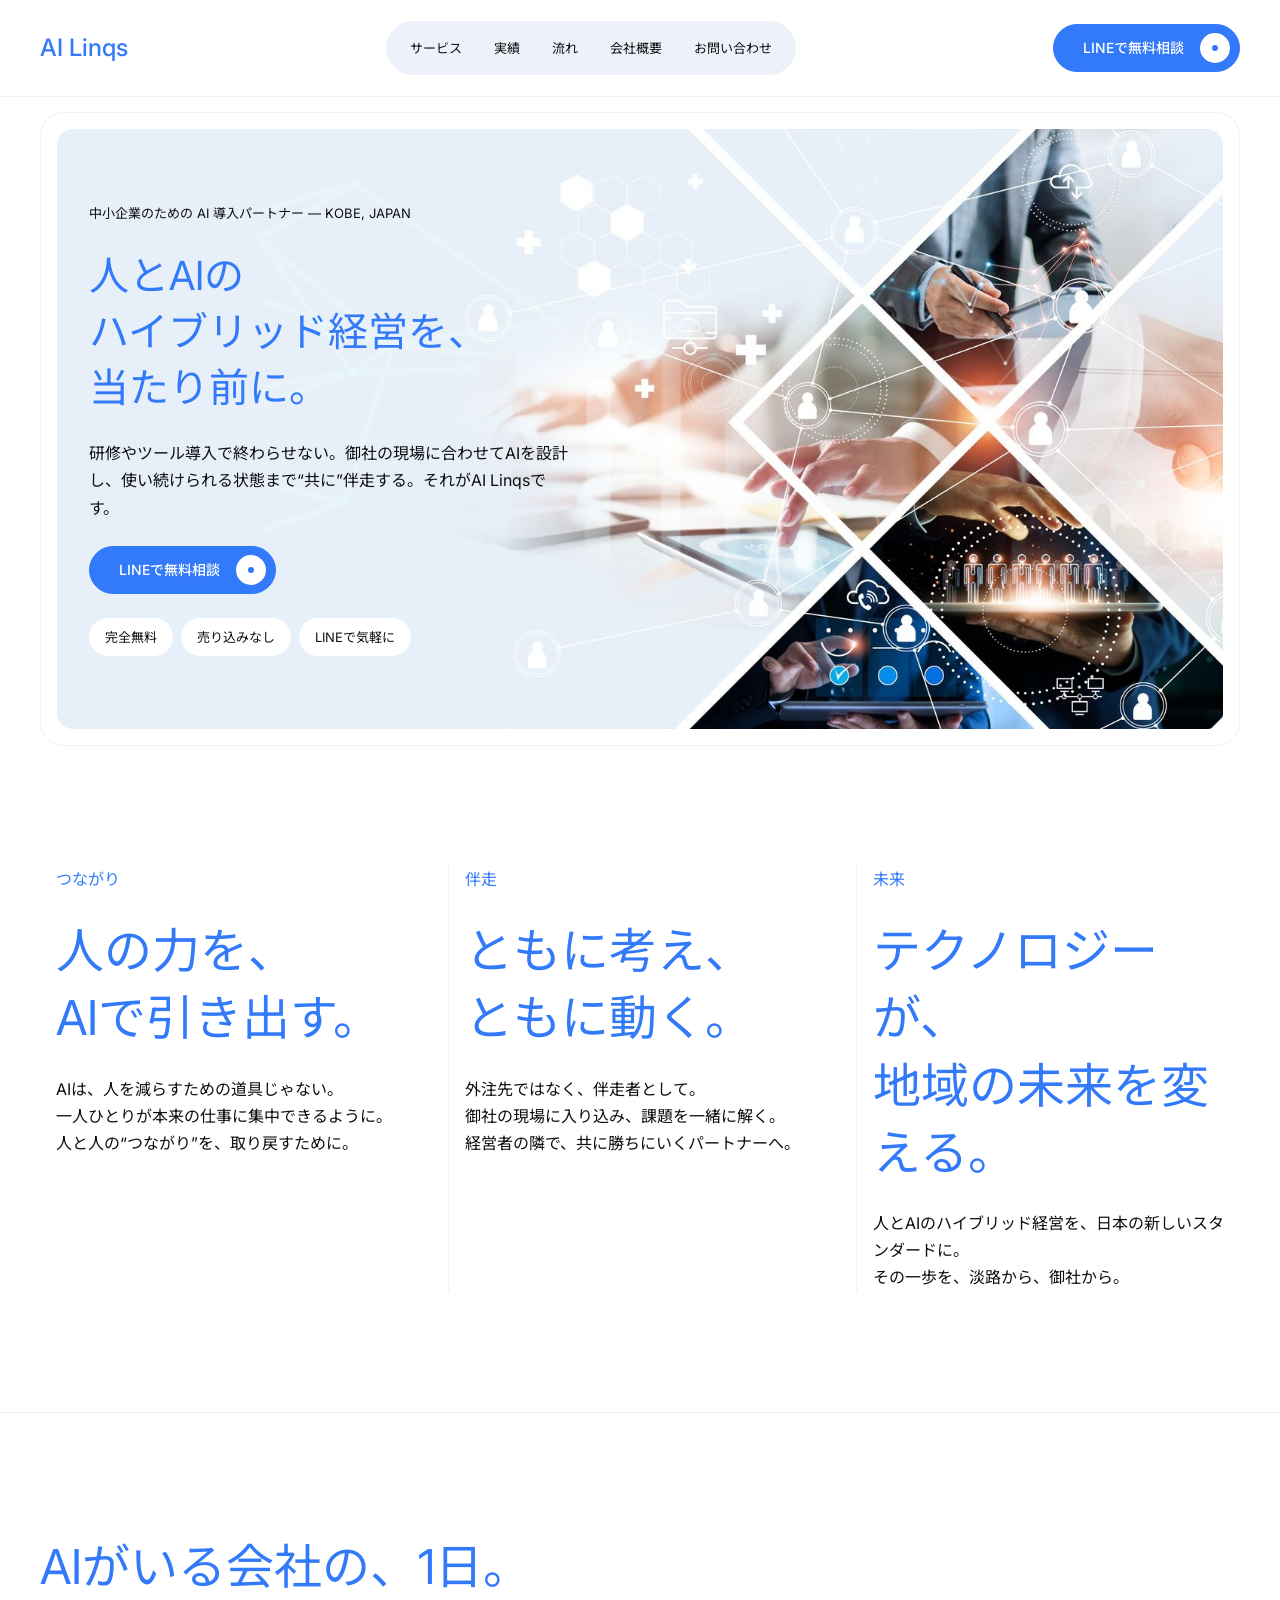
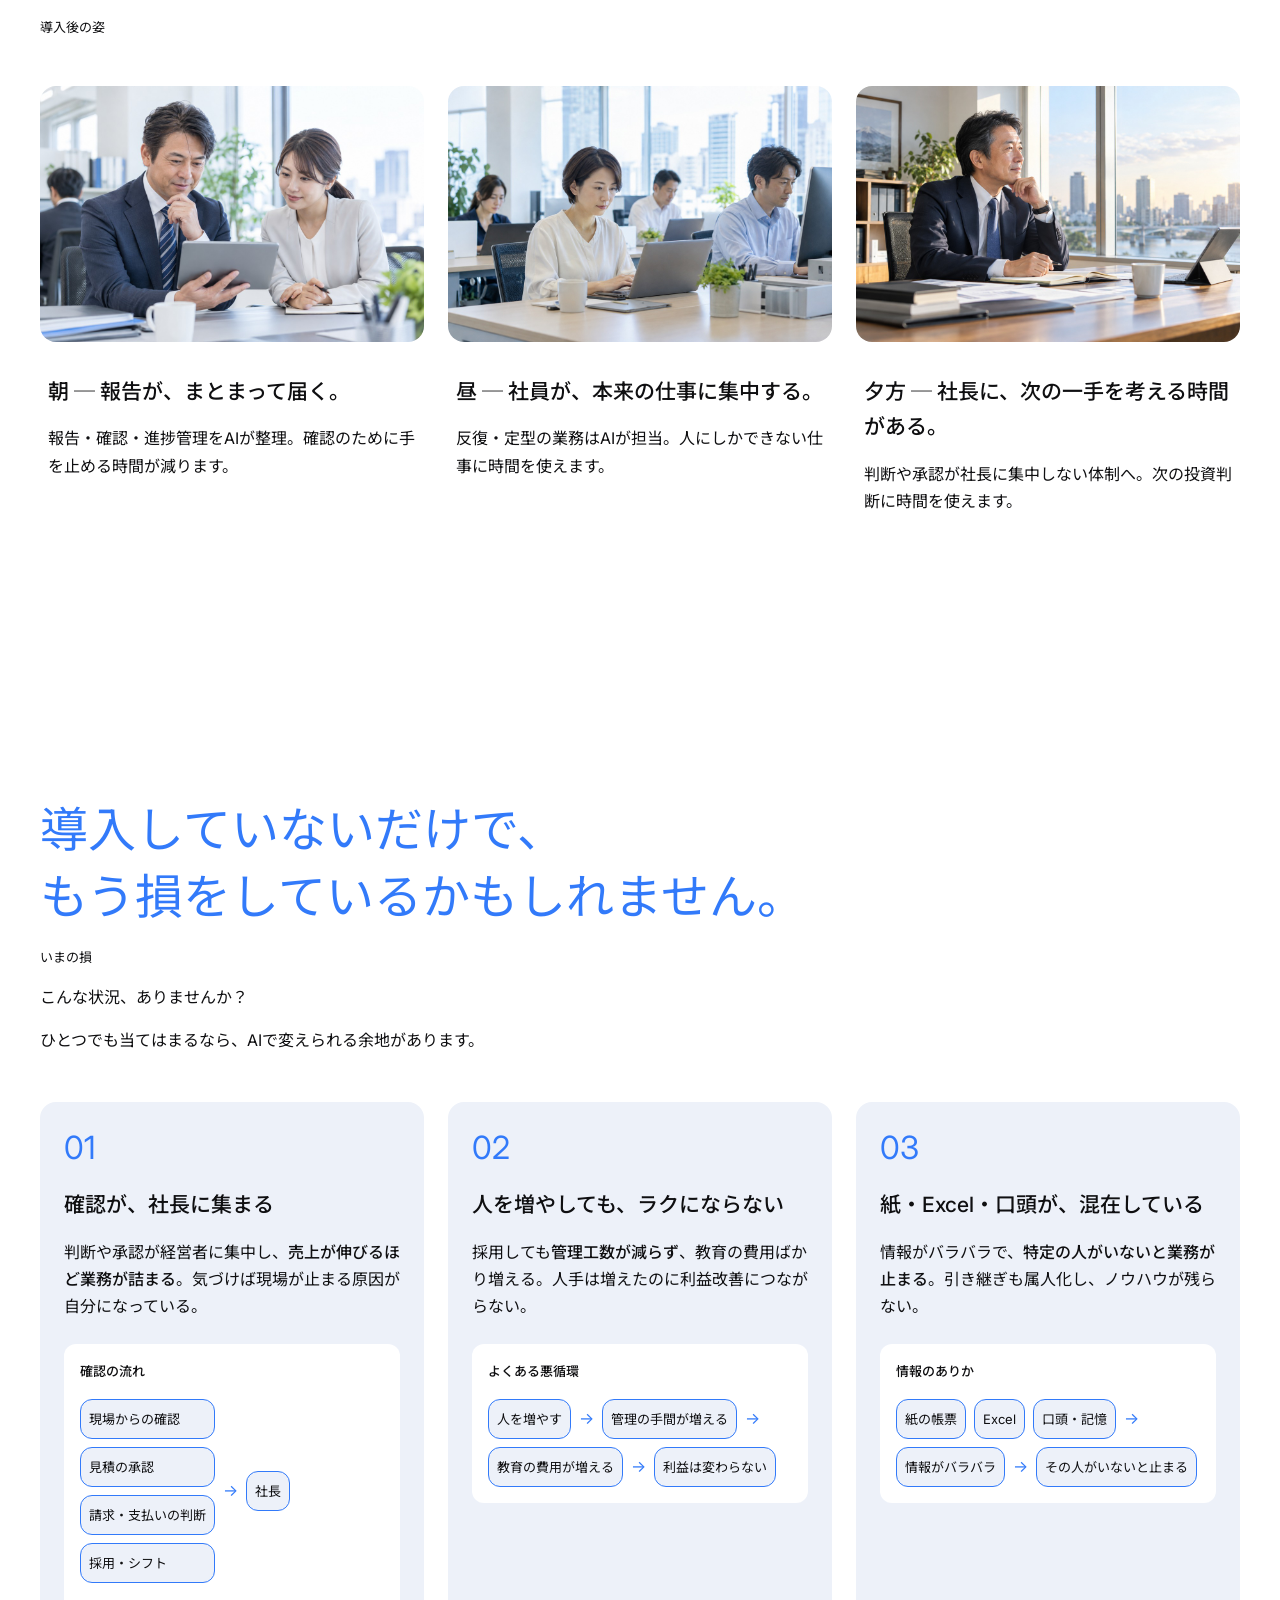
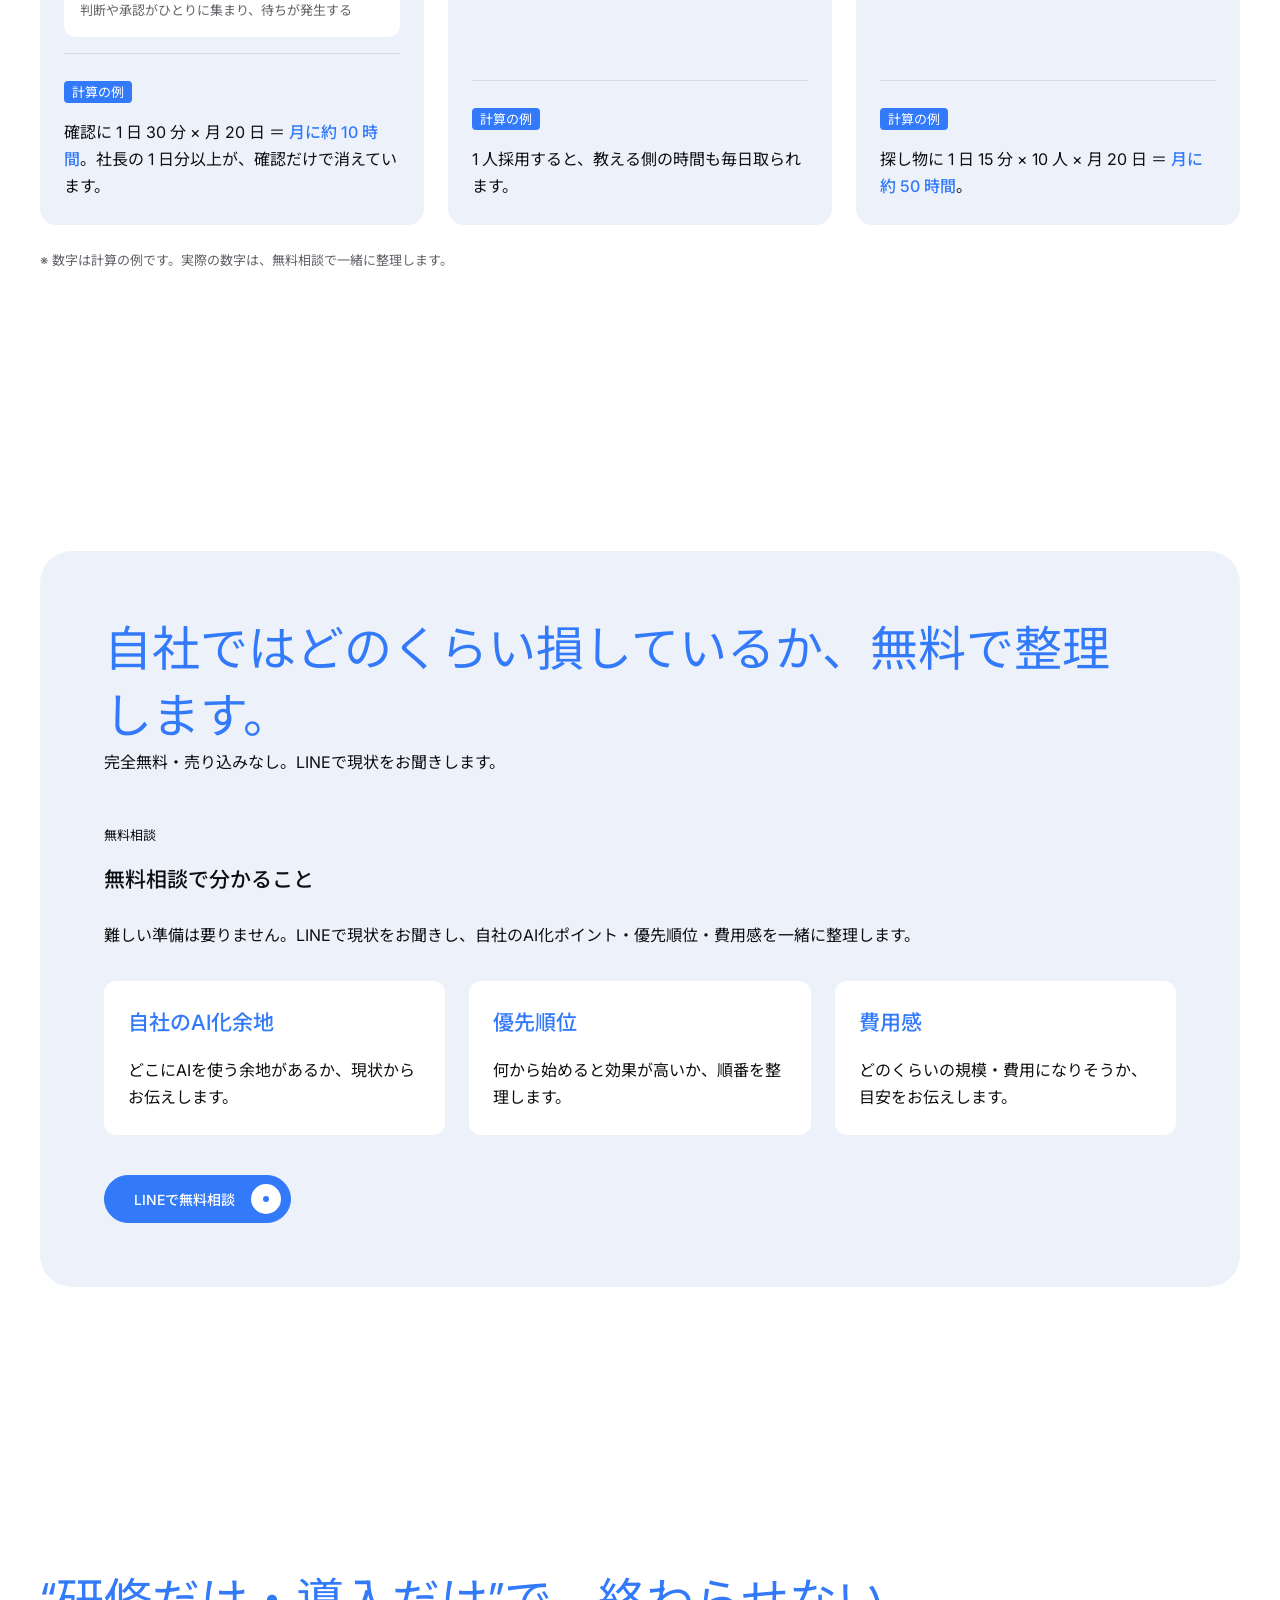
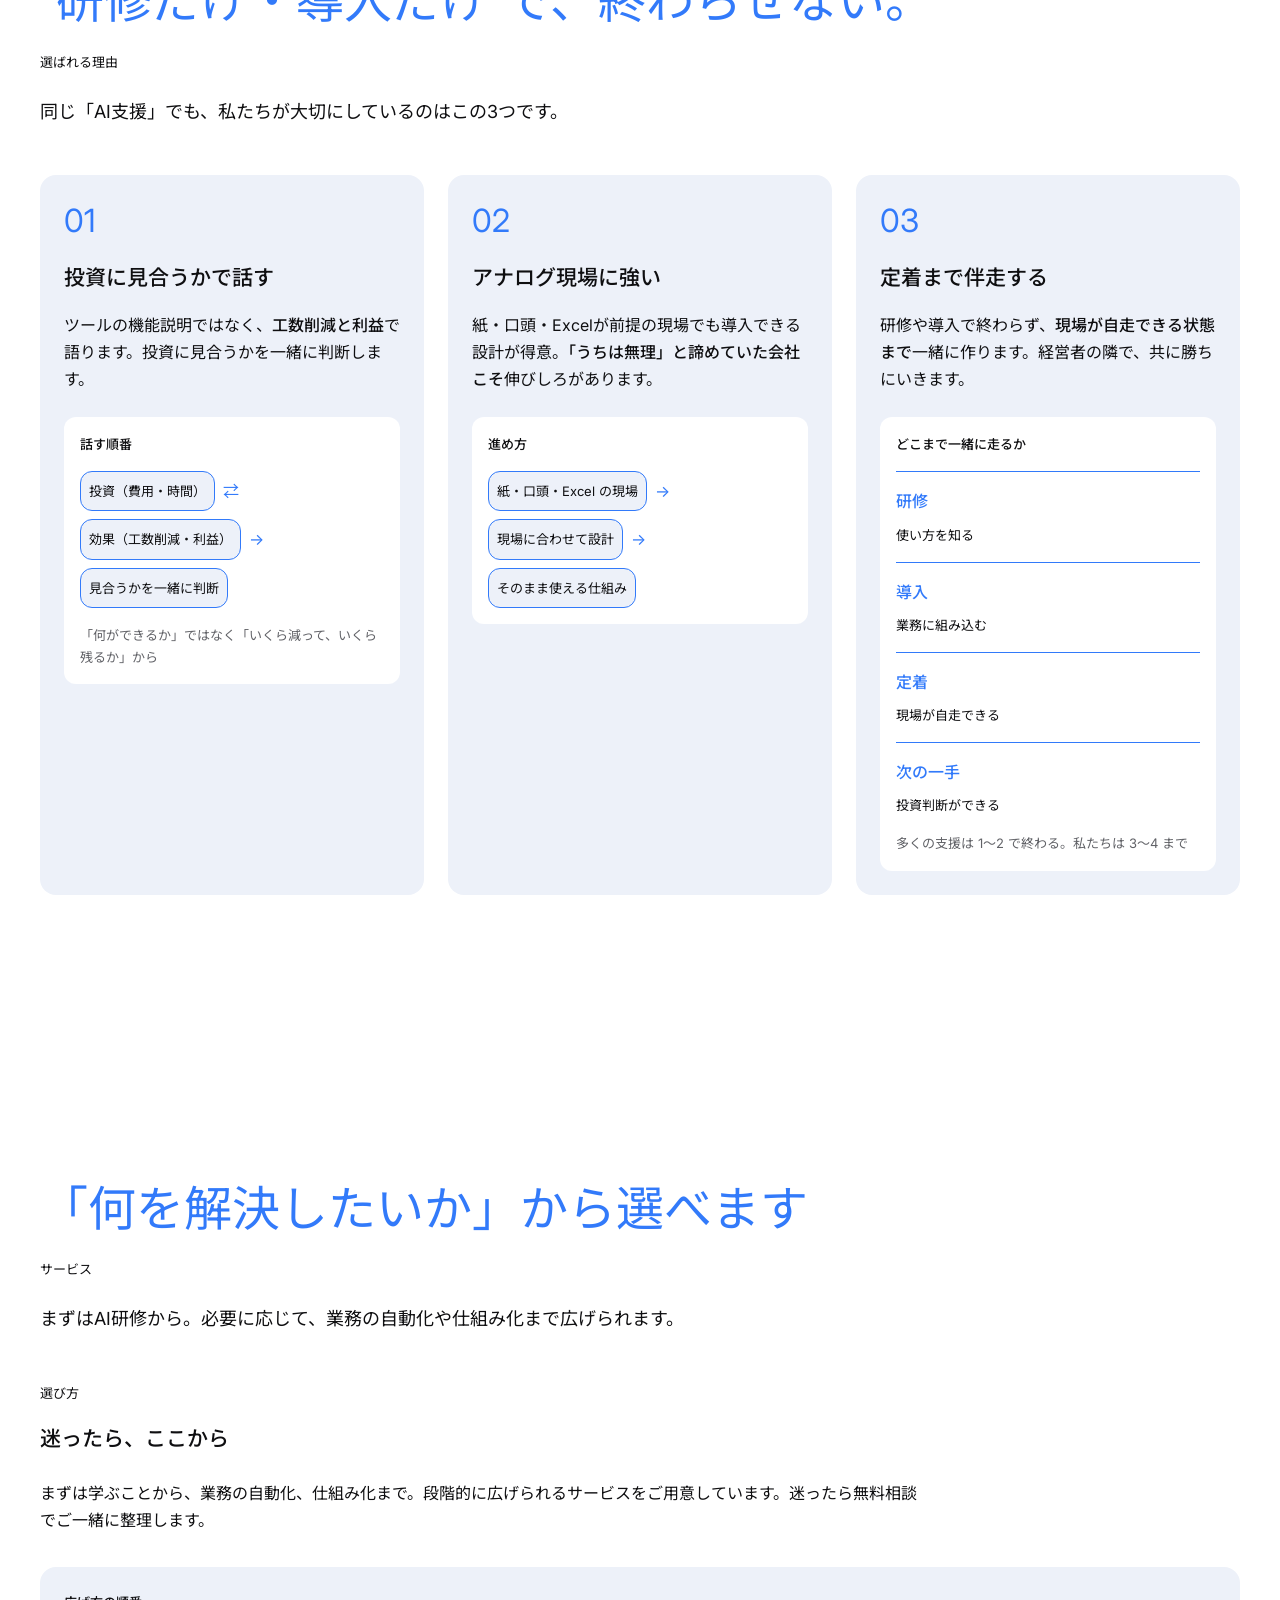
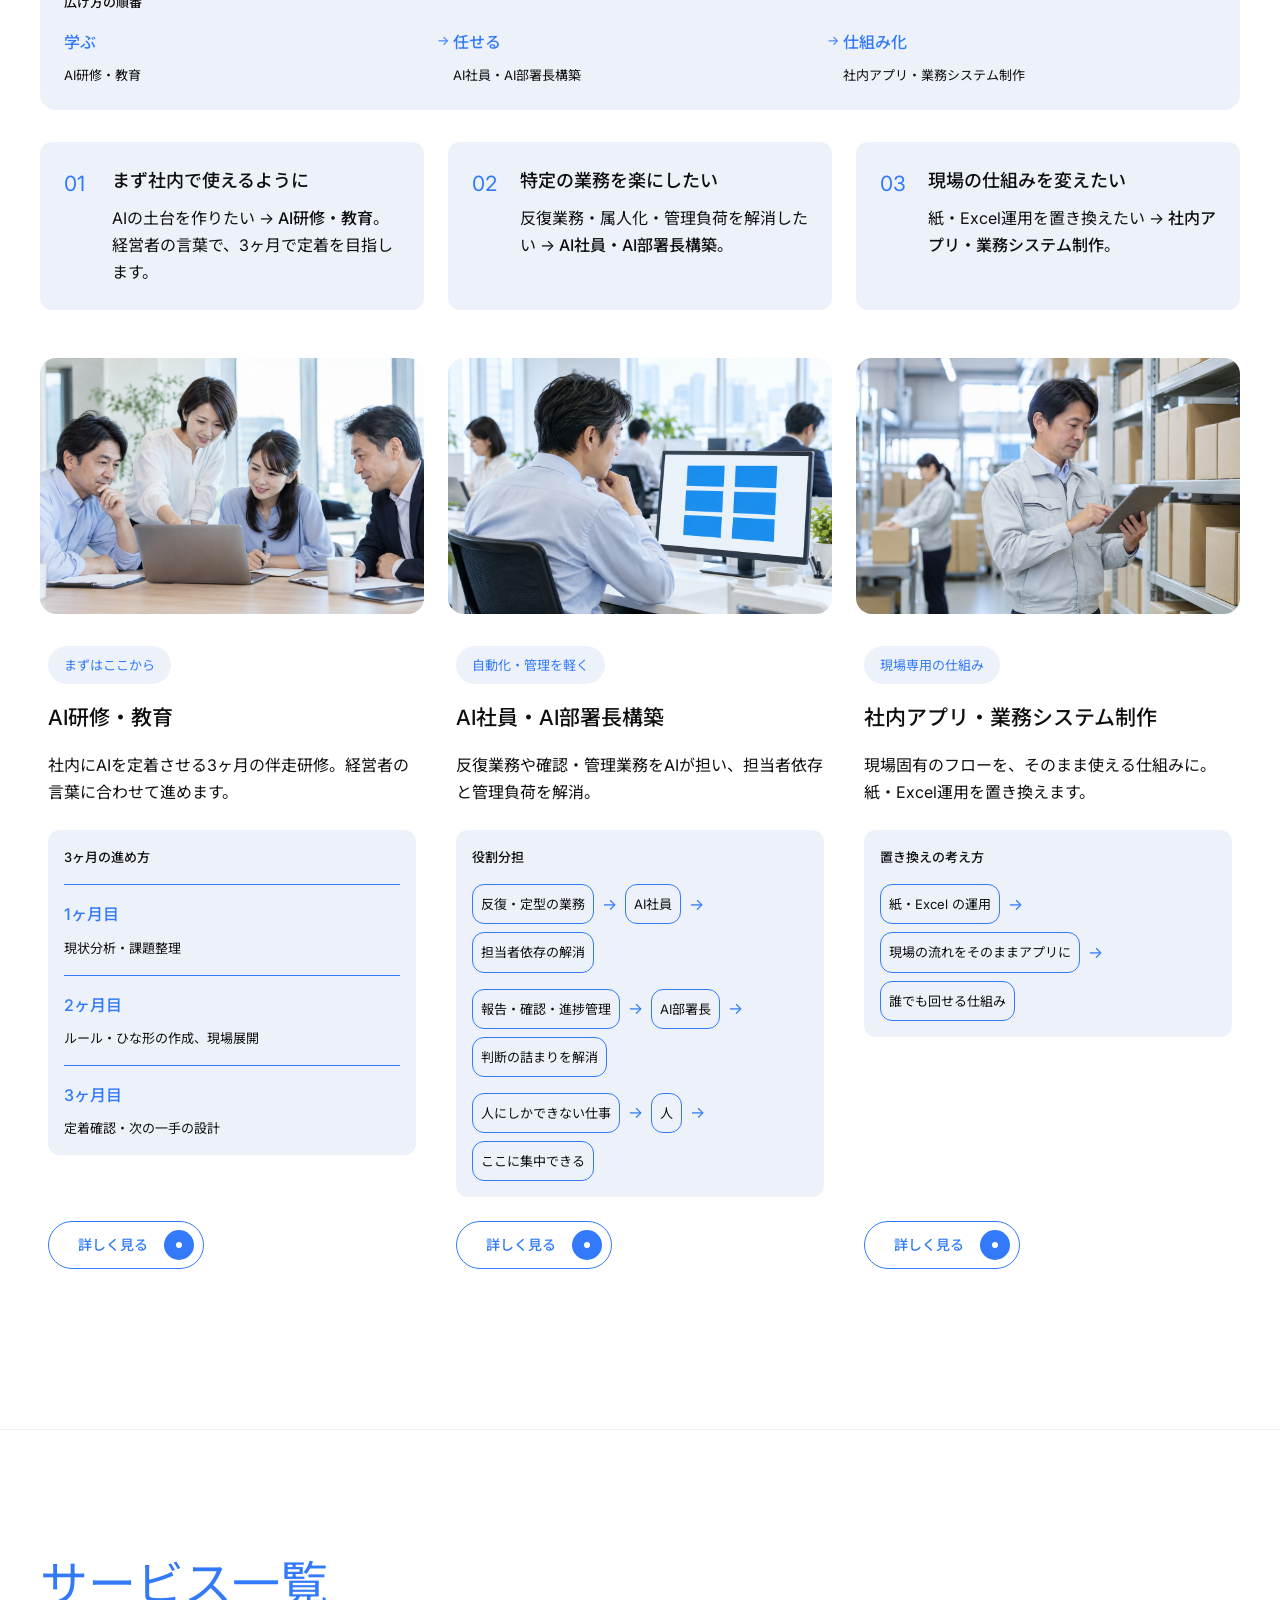
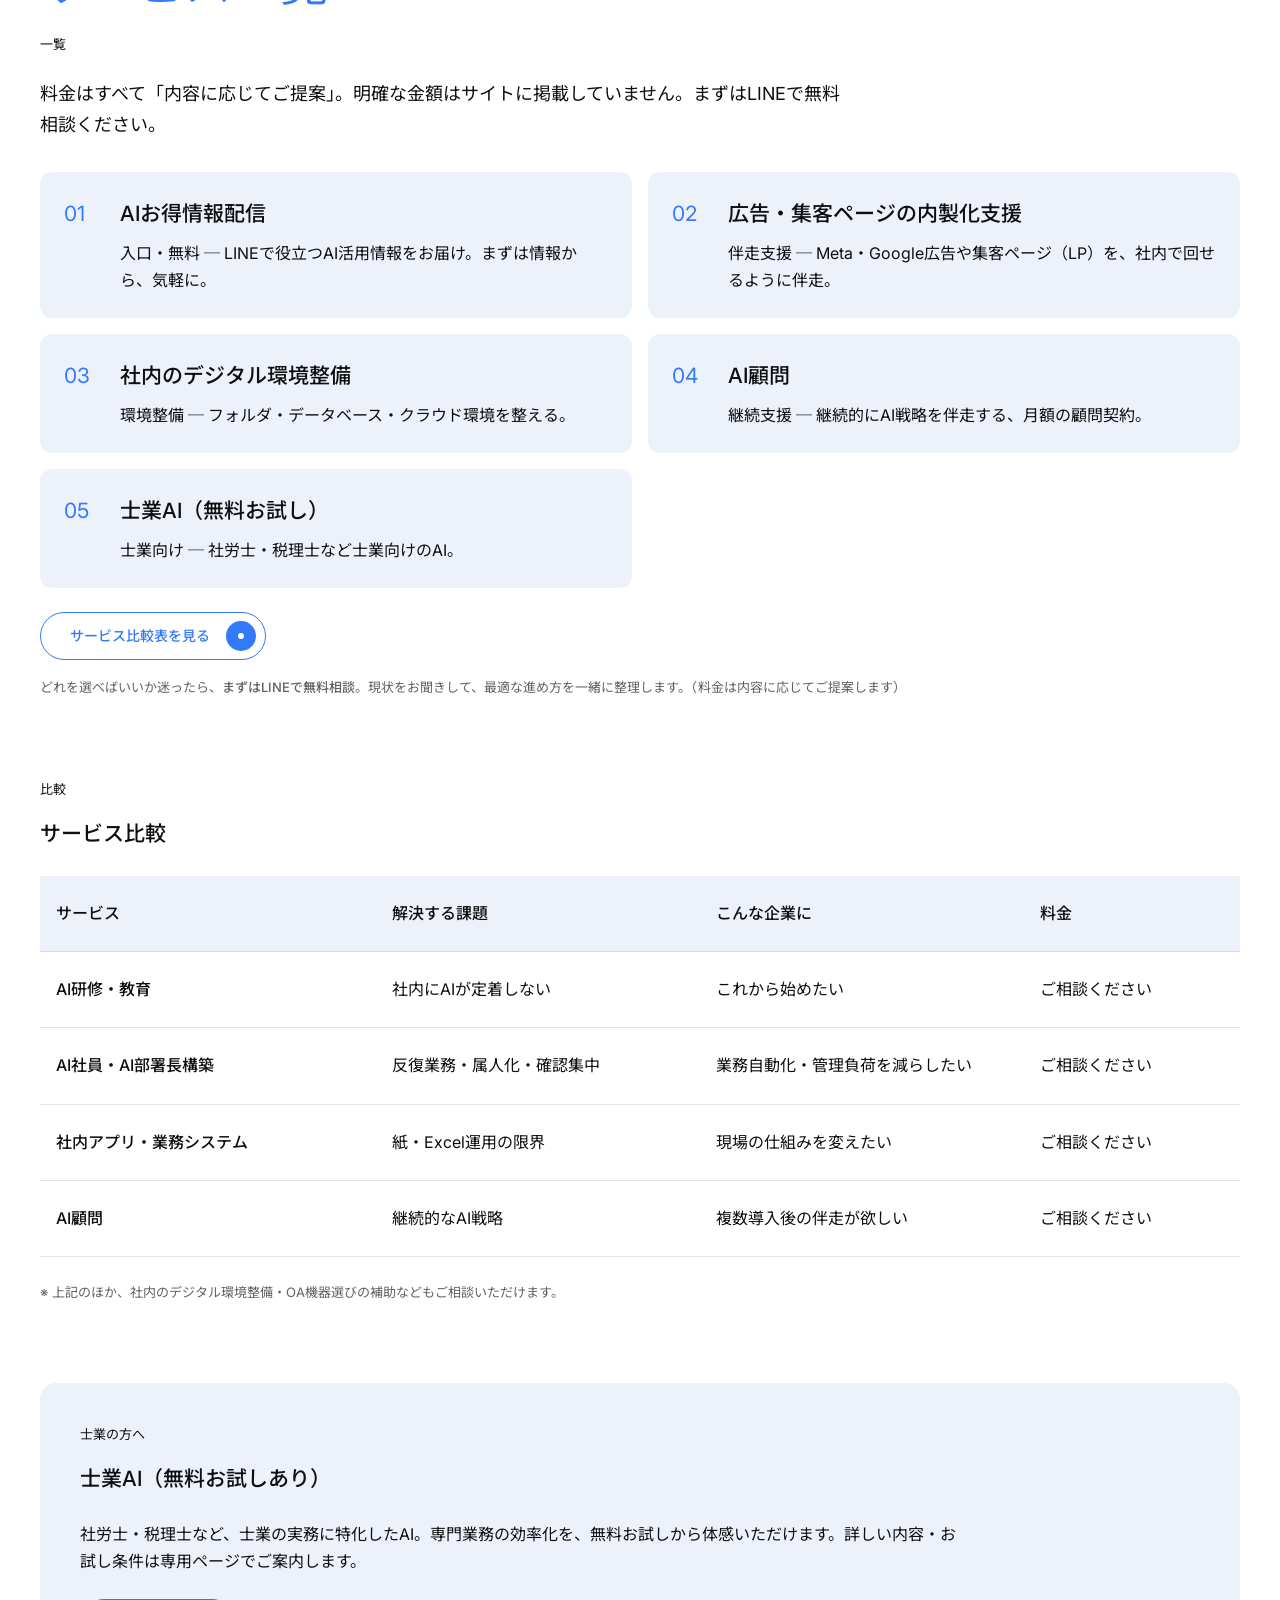
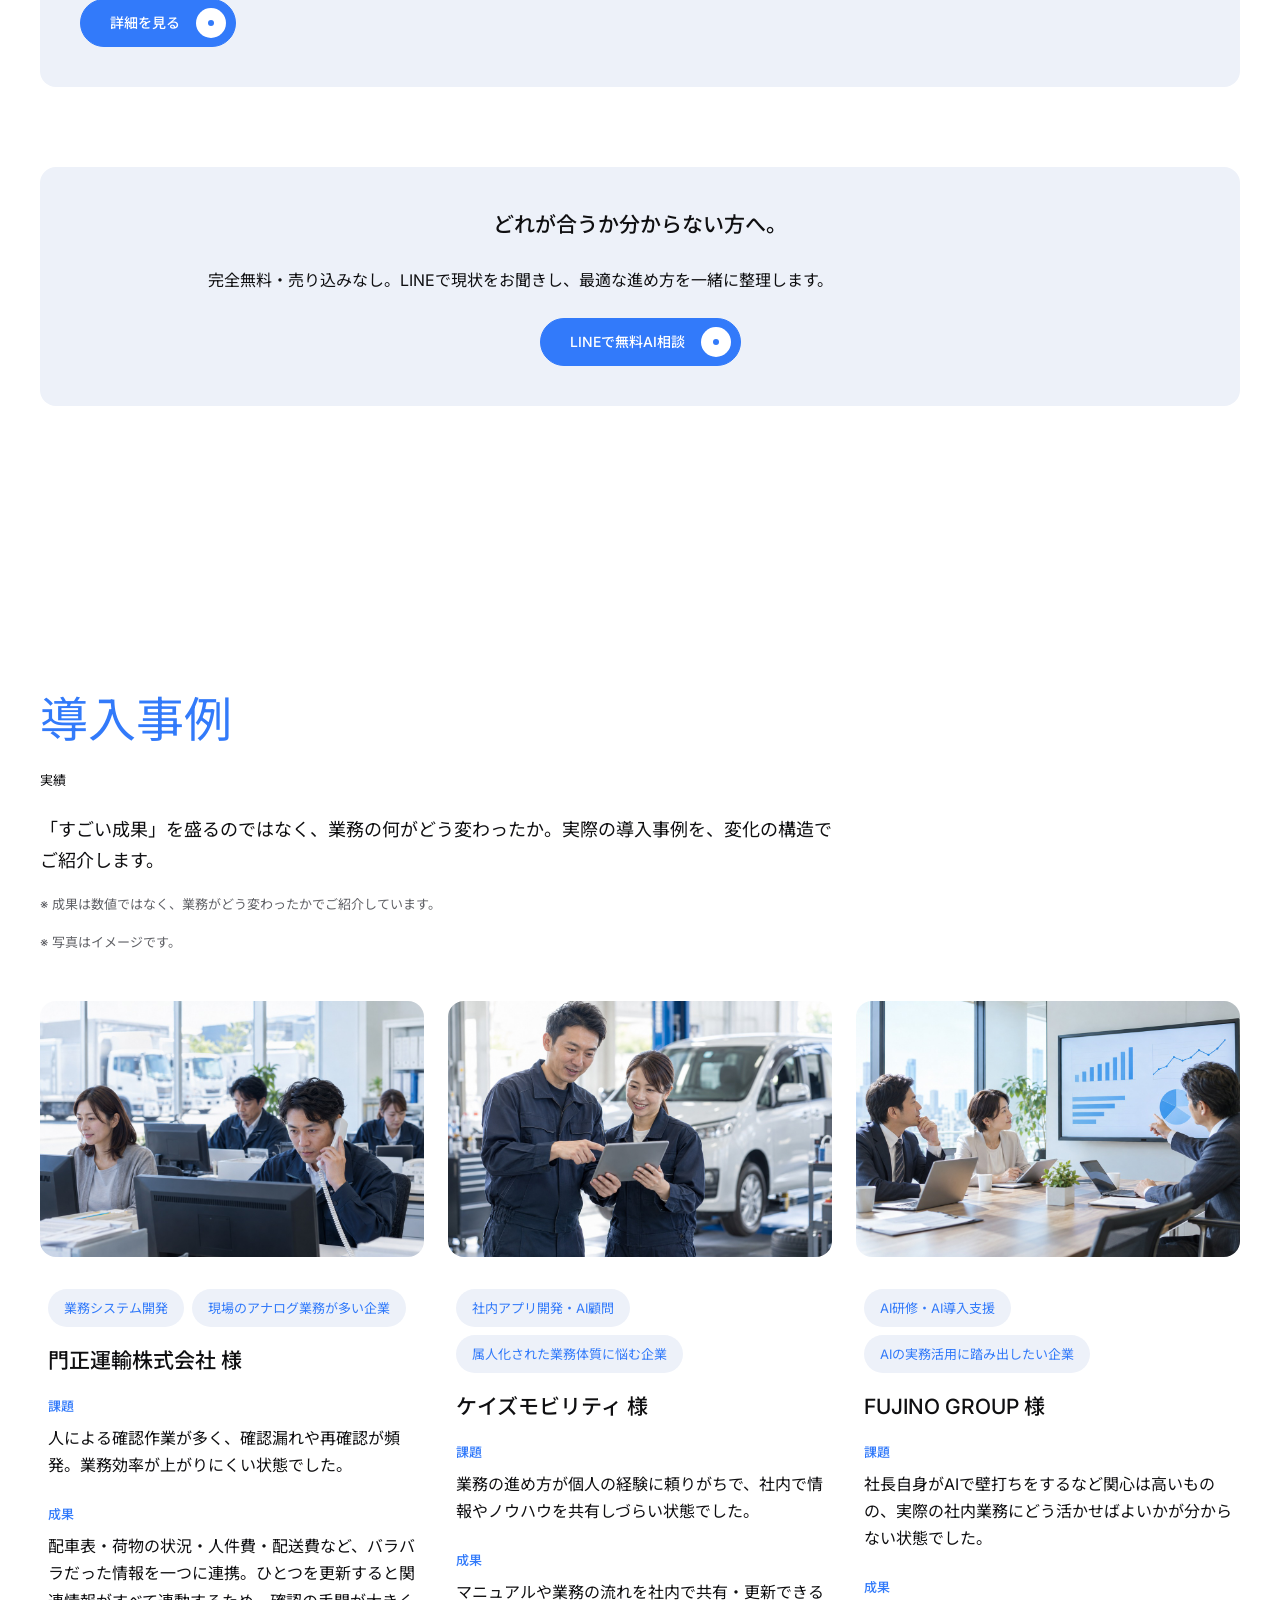
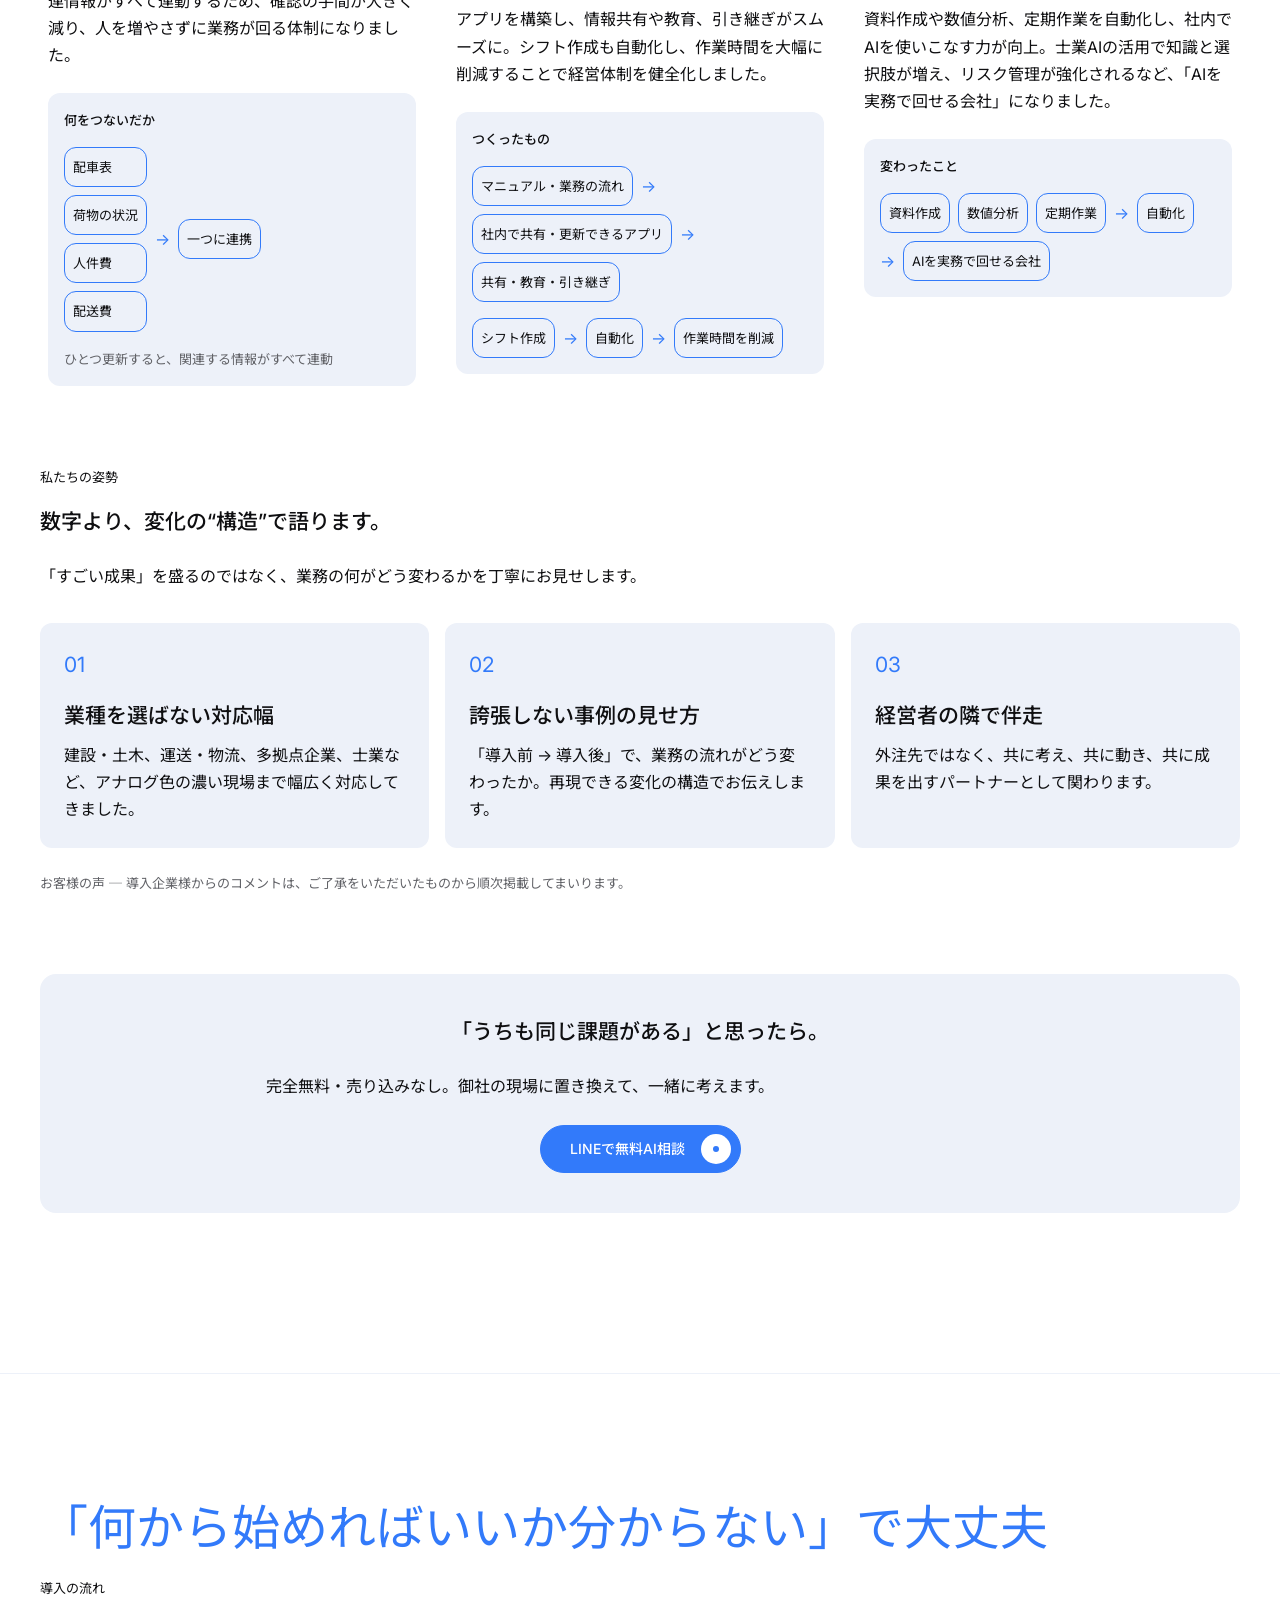
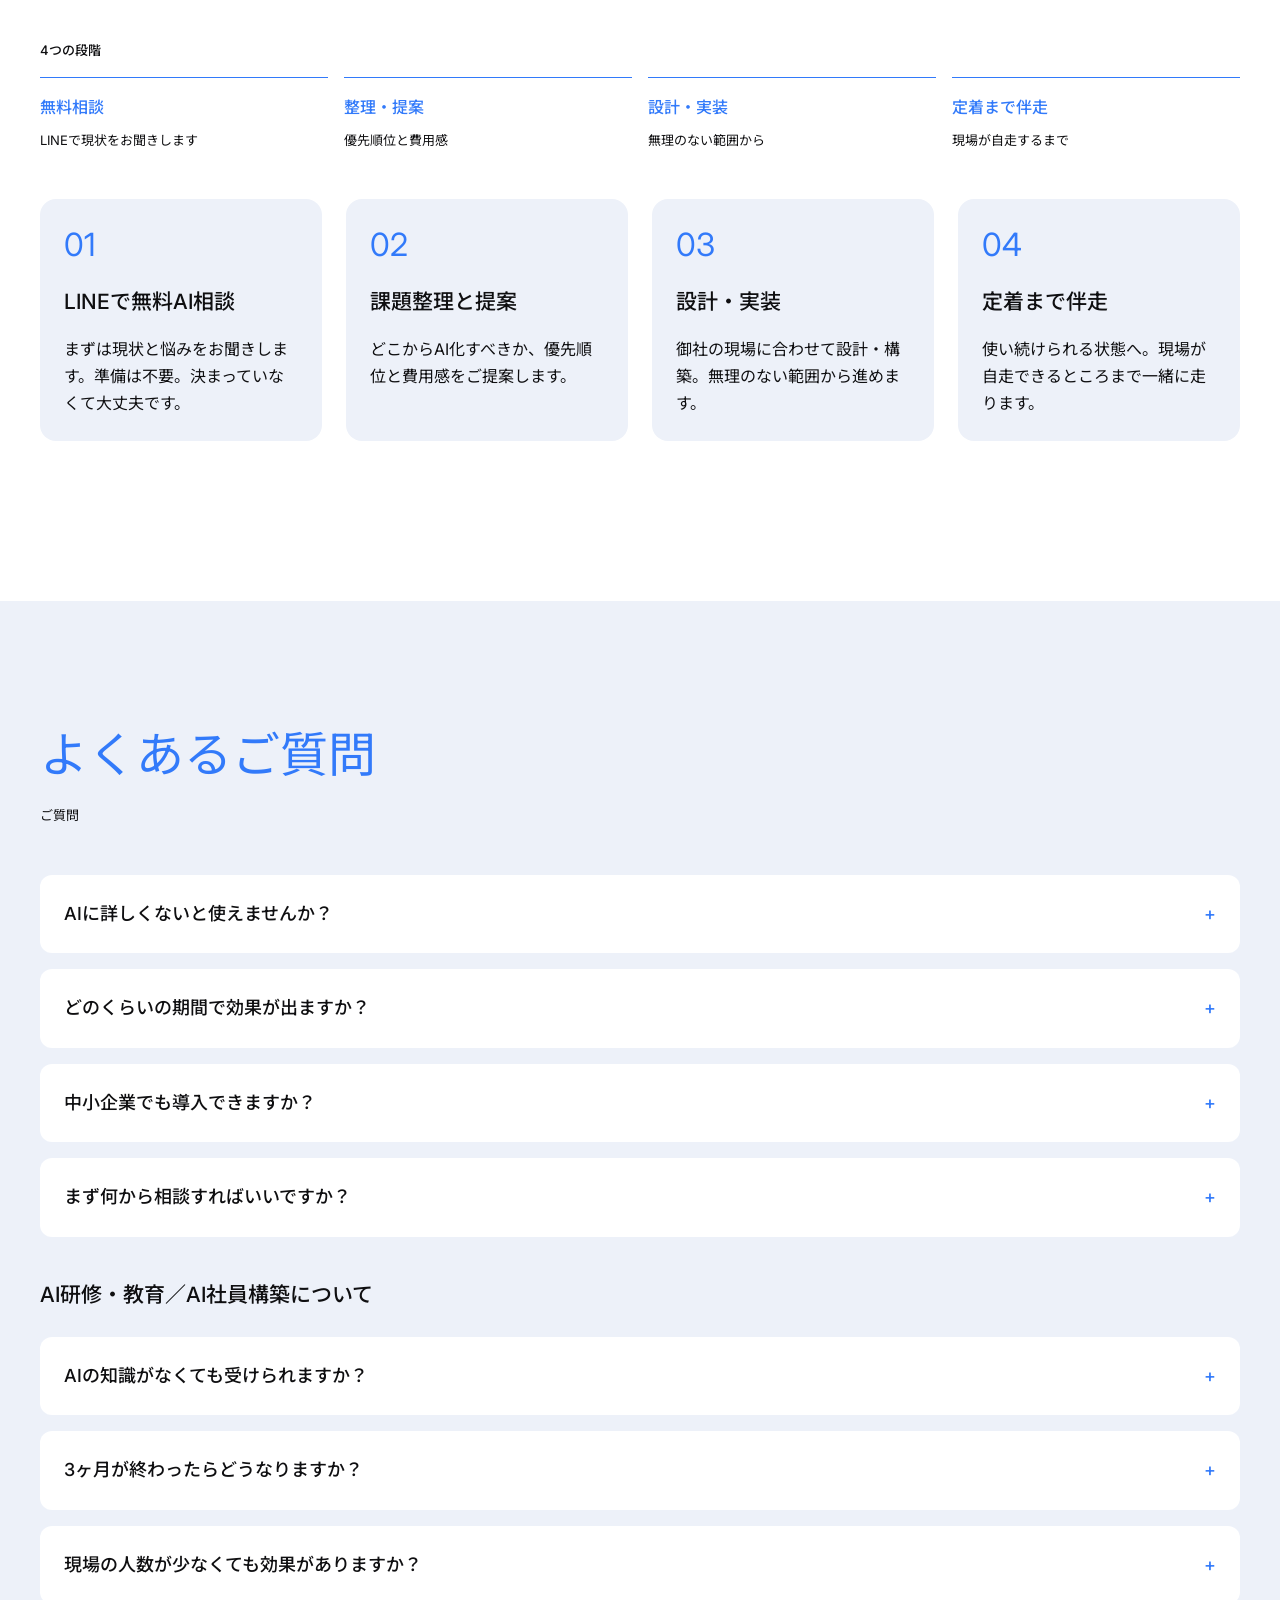
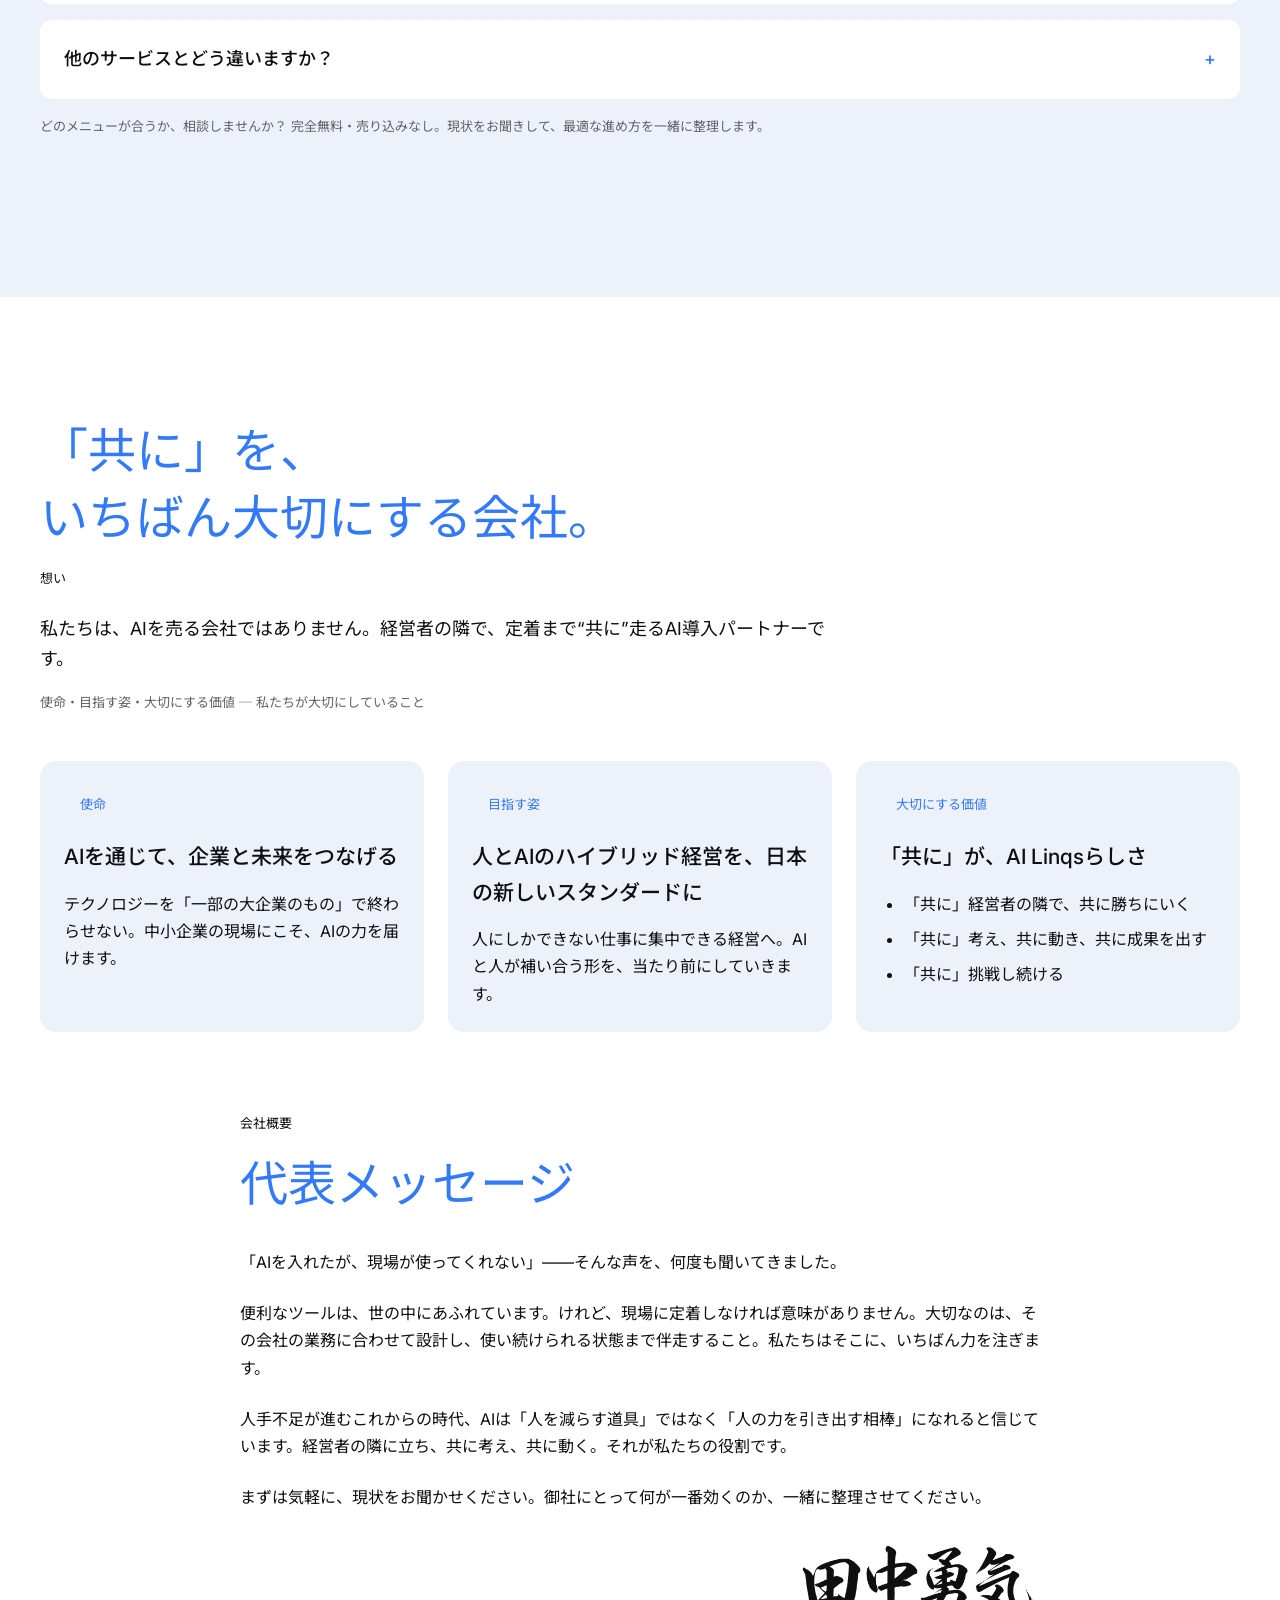
==== commit a7de6e62: "画像9枚を追加（Codex生成・仮）、番号の折り返しとSPのテスト版表示を修正、事例に「写真はイメージです」を表記 Co-Authored-By: Claude Fable 5.1 <noreply@" ====
--- a/index.html
+++ b/index.html
@@ -2,11 +2,12 @@
 <html lang="ja">
 <head><meta charset="UTF-8"><meta name="viewport" content="width=device-width, initial-scale=1.0"><meta name="robots" content="noindex,nofollow"><title>AI Linqs｜中小企業のためのAI導入パートナー｜研修から定着まで“共に”</title><meta name="description" content="AI Linqsは、研修やツール導入で終わらせず、御社の現場に合わせてAIを設計し定着まで伴走するAI導入パートナーです。属人化・確認待ち・人手不足の課題を、経営者と“共に”解決します。まずはLINEで無料相談を。"><meta name="theme-color" content="#FFFFFF"><link rel="icon" sizes="32x32" href="assets/favicon-32.png"><link rel="icon" sizes="192x192" href="assets/favicon-192.png"><link rel="apple-touch-icon" sizes="180x180" href="assets/favicon-180.png"><link rel="preconnect" href="https://fonts.googleapis.com"><link rel="preconnect" href="https://fonts.gstatic.com" crossorigin><link href="https://fonts.googleapis.com/css2?family=Inter:wght@400;500;600&amp;family=Noto+Sans+JP:wght@400;500&amp;display=swap" rel="stylesheet"><style>
 :root{--white:#FFFFFF;--surface:#EDF1F9;--blue:#327AFA;--ink:#0F0F11;--muted:#616267;--faint:#9798A1;--line:rgba(15,15,17,.1)}
-*{box-sizing:border-box}html{scroll-padding-top:112px}body{margin:0;background:var(--white);color:var(--ink);font-family:"Inter","Noto Sans JP",sans-serif;font-size:16px;font-weight:400;line-height:1.7;overflow-wrap:anywhere}h1,h2,h3,h4,p,ul,ol,dl,figure{margin:0}h1,h2{font-weight:400;line-height:1.4}h2{font-size:48px;color:var(--blue)}h3{font-size:21px;font-weight:500;line-height:1.7}h4,b,strong,th,dt{font-weight:500}h4{font-size:18px}a{color:var(--blue);text-underline-offset:4px}button{font:inherit;cursor:pointer}img{display:block;max-width:100%;object-fit:cover}ul,ol{padding-left:24px}p+ p{margin-top:16px}[hidden]{display:none!important}:focus-visible{outline:1px solid var(--blue);outline-offset:4px}section,[id]{scroll-margin-top:112px}.container{width:calc(100% - 64px);max-width:1200px;margin-inline:auto}.section{padding:120px 0 160px}.section-head{margin-bottom:48px}.section-head>h2{max-width:1040px}.section-head>.eyebrow,.section-head>.slide__tag{margin-top:16px;font-size:13px;color:var(--ink)}.section-head>.slide__lead{max-width:800px;margin-top:24px;font-size:18px}.section-head>.slide__note{margin-top:16px}.eyebrow,.slide__tag{font-size:13px}.slide__lead{line-height:1.7}.note,.slide__note,.fig__note,.contact__privacy,.modal__updated{font-size:13px;color:var(--muted)}.note,.slide__note{margin-top:24px}.todo{font-size:13px;color:var(--muted)}.grid3,.grid4{display:grid;grid-template-columns:repeat(3,minmax(0,1fr));gap:24px}.grid4{grid-template-columns:repeat(4,minmax(0,1fr))}.grid3>*,.grid4>*{min-width:0}.card{background:var(--surface);border-radius:16px;padding:24px;display:flex;flex-direction:column;gap:24px}.card-body{display:flex;flex-direction:column;align-items:flex-start;gap:16px;flex:1;min-width:0}.card-body>p+p{margin-top:0}.card-body>h3{font-size:21px;color:var(--ink)}.card-body>.slide__tag{border-radius:9999px;background:var(--surface);padding:8px 16px;color:var(--blue)}.card-body>.slide__num{color:var(--blue);font-size:32px;line-height:1.4}.card-body>.slide__actions{margin-top:auto;padding-top:8px;width:100%}.photo{width:100%;aspect-ratio:3/2;height:auto;border-radius:16px;object-fit:cover}.placeholder{display:grid;place-items:center;background:var(--surface);color:var(--faint);font-size:13px}.card:has(.photo){background:var(--white);padding:0}.card:has(.photo)>.card-body{padding:8px 8px 0}.card .fig{width:100%;margin-top:8px;padding:16px;background:var(--white);border-radius:12px}.card:has(.photo) .fig{background:var(--surface)}.fig__cap{font-size:13px;font-weight:500;margin-bottom:16px}.fig__note{margin-top:16px}.flow,.lane,.converge{display:flex;flex-wrap:wrap;align-items:center;gap:8px}.flow+.flow,.lane+.lane{margin-top:16px}.node{display:block;border:1px solid var(--blue);border-radius:12px;padding:8px;font-size:13px;max-width:100%;background:var(--surface)}.arrow{color:var(--blue);font-size:16px}.converge__list{display:grid;gap:8px}.tl{list-style:none;display:flex;gap:16px;padding:0}.tl>li{flex:1;min-width:0;font-size:13px;border-top:1px solid var(--blue);padding-top:16px}.tl b{display:block;font-size:16px;color:var(--blue);margin-bottom:8px}.card .tl{flex-direction:column}.mini{list-style:none;padding:0;margin-top:32px;display:grid;gap:16px}.mini>li{display:flex;gap:24px;padding:24px;background:var(--surface);border-radius:12px}.mini>li>span:first-child{color:var(--blue);font-size:21px}.mini b{display:block;font-size:21px;margin-bottom:8px}.subsection{margin-top:80px}.subsection>.slide__tag{margin-bottom:16px}.subsection>h3{margin-bottom:24px}.subsection>.slide__lead{max-width:880px}.subsection>.fig{margin-top:32px}.slide__actions{margin-top:24px}.btn{position:relative;display:inline-flex;align-items:center;justify-content:space-between;gap:16px;min-height:48px;max-width:100%;padding:8px 9px 8px 29px;border:1px solid var(--blue);border-radius:9999px;background:var(--white);color:var(--blue);text-decoration:none;font-size:14px;font-weight:500;line-height:1.4;transition:background-color .3s ease,color .3s ease}.btn:after{content:"";display:block;flex:0 0 30px;width:30px;height:30px;border-radius:9999px;background:var(--blue)}.btn:before{content:"";position:absolute;right:21px;top:50%;width:6px;height:6px;margin-top:-3px;border-radius:9999px;background:var(--white);z-index:1}.btn:hover{background:var(--blue);color:var(--white)}.btn:hover:after{background:var(--white)}.btn:hover:before{background:var(--blue)}.btn[data-line-cta]{background:var(--blue);color:var(--white)}.btn[data-line-cta]:after{background:var(--white)}.btn[data-line-cta]:before{background:var(--blue)}.btn[data-line-cta]:hover{background:var(--white);color:var(--blue)}.btn[data-line-cta]:hover:after{background:var(--blue)}.btn[data-line-cta]:hover:before{background:var(--white)}.site-header{position:fixed;inset:0 0 auto;z-index:20;background:var(--white);border-bottom:1px solid var(--surface)}.header-inner{max-width:1200px;width:calc(100% - 64px);min-height:96px;margin:auto;display:flex;align-items:center;justify-content:space-between;gap:24px}.logo{font-size:24px;line-height:1.4;font-weight:500;white-space:nowrap;text-decoration:none;color:var(--blue)}.pill-nav{display:flex;padding:8px;background:var(--surface);border-radius:9999px;gap:0}.pill-nav a,.sp-menu a[data-spy]{color:var(--ink);border-radius:9999px;text-decoration:none;font-size:13px;padding:8px 16px;white-space:nowrap;transition:background-color .3s ease,color .3s ease}.pill-nav a.is-active,.sp-menu a.is-active{background:var(--blue);color:var(--white)}.header-end{display:flex;align-items:center;gap:16px}.burger{display:none;border:1px solid var(--blue);border-radius:9999px;width:48px;height:48px;background:var(--white);padding:16px 8px}.burger span{display:block;height:1px;background:var(--blue);margin:0 0 8px}.burger span:last-child{margin-bottom:0}.sp-menu{padding:16px 24px 24px;background:var(--surface)}.sp-menu a{display:block;margin-top:8px}.sp-menu .btn{display:flex}.skip{position:fixed;left:16px;top:-160px;z-index:40;background:var(--white);padding:16px;border:1px solid var(--blue);border-radius:9999px}.skip:focus{top:16px}#hero{padding:112px 0 0}#hero .container{width:calc(100% - 32px)}.hero-frame{position:relative;background:var(--white);border:1px solid var(--surface);border-radius:24px;padding:16px}.hero-image{width:100%;height:600px;border-radius:16px;object-position:left center}.hero-copy{position:absolute;top:48px;bottom:48px;left:48px;width:44%;display:flex;flex-direction:column;justify-content:center;align-items:flex-start;gap:24px}.hero__place{font-size:13px}.hero-copy h1{font-size:40px;color:var(--blue)}.hero-copy .slide__lead{font-size:16px;max-width:480px}.hero-copy .btn{flex-shrink:0}.hero__chips{display:flex;flex-wrap:wrap;gap:8px;list-style:none;padding:0}.hero__chips li{background:var(--white);padding:8px 16px;border-radius:9999px;font-size:13px}#philosophy{padding-bottom:120px}.principle{padding:0 16px}.principle .eyebrow{color:var(--blue);margin-bottom:24px}.principle h2{font-size:48px;margin-bottom:24px}.principle p{font-size:16px}#future{border-top:1px solid var(--surface)}.calculation{border-top:1px solid var(--line);padding-top:24px;margin-top:auto;width:100%}.small-label{display:inline-block;background:var(--blue);color:var(--white);border-radius:4px;padding:0 8px;font-size:13px;margin-bottom:16px}.calculation strong{color:var(--blue)}.consult-frame,.contact-frame{background:var(--surface);border-radius:32px;padding:64px}.consult-frame .subsection{margin-top:40px}.consult-frame>.btn{margin-top:40px}.icons3{display:grid;grid-template-columns:repeat(3,minmax(0,1fr));gap:24px}.icons3>div{background:var(--white);border-radius:12px;padding:24px}.icons3 b{display:block;color:var(--blue);font-size:21px;margin-bottom:16px}#guide{margin:0 0 48px}#guide>.fig{padding:24px;border-radius:16px;background:var(--surface)}#guide .tl{align-items:flex-start}#guide .tl>li{border:0;padding-top:0}#guide .tl>li+li:before{content:"→";color:var(--blue);float:left;margin-left:-16px}#guide>.mini{grid-template-columns:repeat(3,minmax(0,1fr));gap:24px}#guide .mini>li{padding:24px;gap:16px}#guide .mini b{font-size:18px}#lineup{background:var(--white);border-top:1px solid var(--surface)}#lineup .section-head>.mini{grid-template-columns:repeat(2,minmax(0,1fr))}.panel,.cta-panel{background:var(--surface);padding:40px;border-radius:16px}.cta-panel{text-align:center}.table-wrap{width:100%;overflow-x:auto;margin-top:24px}.compare{width:100%;border-collapse:collapse;table-layout:fixed;font-size:16px;text-align:left}.compare th,.compare td{padding:24px 16px;border-bottom:1px solid var(--line);vertical-align:top;overflow-wrap:anywhere}.compare thead{background:var(--surface)}.compare th:first-child{width:28%}.compare th:last-child{width:18%}.tags{display:flex;flex-wrap:wrap;gap:8px}.tags>span{display:block;background:var(--surface);color:var(--blue);border-radius:9999px;font-size:13px;padding:8px 16px}.case>div+div{margin-top:24px}.case dt{font-size:13px;color:var(--blue);margin-bottom:8px}.case dd{margin:0}#stance .mini{grid-template-columns:repeat(3,minmax(0,1fr))}#stance .mini>li{display:block}#stance .mini>li>span:first-child{display:block;margin-bottom:16px}#process{background:var(--white);border-top:1px solid var(--surface)}#process .section-head>.fig{margin-top:40px}#faq{background:var(--surface)}#faq .section-head{margin:0}.faq{margin-top:48px}details{background:var(--white);border-radius:12px;padding:24px;margin-bottom:16px}summary{cursor:pointer;font-size:18px;font-weight:500;padding-right:24px;position:relative;list-style:none}summary::-webkit-details-marker{display:none}.faq__pm{position:absolute;right:0;top:0;color:var(--blue)}.faq__pm:after{content:"+"}details[open] .faq__pm:after{content:"−"}.faq__a{padding-top:24px;color:var(--muted)}.faq-group__title{font-size:21px;font-weight:500;margin:40px 0 24px}.message-block{max-width:800px;margin-inline:auto}.message-block h2{margin:16px 0 32px}.message p{margin-top:24px}.message__sign{width:240px;height:auto;margin:32px 0 0 auto}.prose ul{margin:24px 0}.prose li+li,.dash li+li{margin-top:8px}.info{margin-top:24px}.info>div{display:grid;grid-template-columns:192px minmax(0,1fr);gap:24px;padding:24px 0;border-bottom:1px solid var(--line)}.info dd{margin:0}#contact .section-head{text-align:center}#contact .section-head>h2,#contact .section-head>.slide__lead{margin-inline:auto}.line-card{text-align:center;max-width:640px;margin:auto}.line-card__qr img{width:160px;height:160px;margin:0 auto 24px;border-radius:16px}.line-card>p{margin-top:16px}.line-card>.btn{margin-top:24px}.line-card>small{display:block;font-size:13px;color:var(--muted);margin-top:24px}.contact__privacy{max-width:640px;margin:32px auto 0}.footer{margin:0 16px 16px;padding:64px 0 32px;border-radius:24px;background:var(--blue);color:var(--white)}.footer a{color:var(--white)}.footer :focus-visible{outline-color:var(--white)}.footer__grid{display:grid;grid-template-columns:1fr 1fr;gap:40px}.footer__desc{margin-top:24px;font-size:13px}.footer__nav{grid-column:1/-1}.footer__nav ul{display:flex;flex-wrap:wrap;gap:24px;list-style:none;padding:0}.footer__nav a{text-decoration:none;font-size:13px}.footer__copy{margin-top:48px;font-size:13px}.modal{width:calc(100% - 32px);max-width:880px;max-height:calc(100dvh - 48px);padding:40px;border:1px solid var(--surface);border-radius:24px;background:var(--white);color:var(--ink);overscroll-behavior:contain}.modal::backdrop{background:rgba(15,15,17,.5)}.modal__head{display:flex;justify-content:space-between;align-items:flex-start;gap:24px;margin-bottom:32px}.modal__head h2{font-size:32px}.modal__head form{flex-shrink:0}.modal h3{margin:32px 0 16px}.modal p{margin-top:16px}.modal ul{margin-top:16px}.modal .row{padding:24px 0;border-top:1px solid var(--line)}.modal .row p{margin-top:8px}.modal .price{color:var(--blue)}.ba{display:grid;grid-template-columns:1fr 32px 1fr;align-items:center;gap:16px;margin:32px 0}.ba__col{background:var(--surface);border-radius:12px;padding:24px}.ba__h{font-weight:500}.ba__arrow{color:var(--blue)}.sticky-cta{display:none;position:fixed;bottom:16px;left:16px;right:16px;z-index:15}.sticky-cta .btn{width:100%;max-width:400px;margin:auto;display:flex}.test-badge{position:fixed;left:16px;bottom:16px;z-index:16;font-size:13px;color:var(--muted);background:var(--surface);border-radius:9999px;padding:8px 16px}
+*{box-sizing:border-box}html{scroll-padding-top:112px}body{margin:0;background:var(--white);color:var(--ink);font-family:"Inter","Noto Sans JP",sans-serif;font-size:16px;font-weight:400;line-height:1.7;overflow-wrap:anywhere}h1,h2,h3,h4,p,ul,ol,dl,figure{margin:0}h1,h2{font-weight:400;line-height:1.4}h2{font-size:48px;color:var(--blue)}h3{font-size:21px;font-weight:500;line-height:1.7}h4,b,strong,th,dt{font-weight:500}h4{font-size:18px}a{color:var(--blue);text-underline-offset:4px}button{font:inherit;cursor:pointer}img{display:block;max-width:100%;object-fit:cover}ul,ol{padding-left:24px}p+ p{margin-top:16px}[hidden]{display:none!important}:focus-visible{outline:1px solid var(--blue);outline-offset:4px}section,[id]{scroll-margin-top:112px}.container{width:calc(100% - 64px);max-width:1200px;margin-inline:auto}.section{padding:120px 0 160px}.section-head{margin-bottom:48px}.section-head>h2{max-width:1040px}.section-head>.eyebrow,.section-head>.slide__tag{margin-top:16px;font-size:13px;color:var(--ink)}.section-head>.slide__lead{max-width:800px;margin-top:24px;font-size:18px}.section-head>.slide__note{margin-top:16px}.eyebrow,.slide__tag{font-size:13px}.slide__lead{line-height:1.7}.note,.slide__note,.fig__note,.contact__privacy,.modal__updated{font-size:13px;color:var(--muted)}.note,.slide__note{margin-top:24px}.todo{font-size:13px;color:var(--muted)}.grid3,.grid4{display:grid;grid-template-columns:repeat(3,minmax(0,1fr));gap:24px}.grid4{grid-template-columns:repeat(4,minmax(0,1fr))}.grid3>*,.grid4>*{min-width:0}.card{background:var(--surface);border-radius:16px;padding:24px;display:flex;flex-direction:column;gap:24px}.card-body{display:flex;flex-direction:column;align-items:flex-start;gap:16px;flex:1;min-width:0}.card-body>p+p{margin-top:0}.card-body>h3{font-size:21px;color:var(--ink)}.card-body>.slide__tag{border-radius:9999px;background:var(--surface);padding:8px 16px;color:var(--blue)}.card-body>.slide__num{color:var(--blue);font-size:32px;line-height:1.4}.card-body>.slide__actions{margin-top:auto;padding-top:8px;width:100%}.photo{width:100%;aspect-ratio:3/2;height:auto;border-radius:16px;object-fit:cover}.placeholder{display:grid;place-items:center;background:var(--surface);color:var(--faint);font-size:13px}.card:has(.photo){background:var(--white);padding:0}.card:has(.photo)>.card-body{padding:8px 8px 0}.card .fig{width:100%;margin-top:8px;padding:16px;background:var(--white);border-radius:12px}.card:has(.photo) .fig{background:var(--surface)}.fig__cap{font-size:13px;font-weight:500;margin-bottom:16px}.fig__note{margin-top:16px}.flow,.lane,.converge{display:flex;flex-wrap:wrap;align-items:center;gap:8px}.flow+.flow,.lane+.lane{margin-top:16px}.node{display:block;border:1px solid var(--blue);border-radius:12px;padding:8px;font-size:13px;max-width:100%;background:var(--surface)}.arrow{color:var(--blue);font-size:16px}.converge__list{display:grid;gap:8px}.tl{list-style:none;display:flex;gap:16px;padding:0}.tl>li{flex:1;min-width:0;font-size:13px;border-top:1px solid var(--blue);padding-top:16px}.tl b{display:block;font-size:16px;color:var(--blue);margin-bottom:8px}.card .tl{flex-direction:column}.mini{list-style:none;padding:0;margin-top:32px;display:grid;gap:16px}.mini>li{display:flex;gap:24px;padding:24px;background:var(--surface);border-radius:12px}.mini>li>span:first-child{color:var(--blue);font-size:21px;white-space:nowrap;flex:0 0 32px;width:32px}.mini>li>span:last-child{min-width:0}.mini b{display:block;font-size:21px;margin-bottom:8px}.subsection{margin-top:80px}.subsection>.slide__tag{margin-bottom:16px}.subsection>h3{margin-bottom:24px}.subsection>.slide__lead{max-width:880px}.subsection>.fig{margin-top:32px}.slide__actions{margin-top:24px}.btn{position:relative;display:inline-flex;align-items:center;justify-content:space-between;gap:16px;min-height:48px;max-width:100%;padding:8px 9px 8px 29px;border:1px solid var(--blue);border-radius:9999px;background:var(--white);color:var(--blue);text-decoration:none;font-size:14px;font-weight:500;line-height:1.4;transition:background-color .3s ease,color .3s ease}.btn:after{content:"";display:block;flex:0 0 30px;width:30px;height:30px;border-radius:9999px;background:var(--blue)}.btn:before{content:"";position:absolute;right:21px;top:50%;width:6px;height:6px;margin-top:-3px;border-radius:9999px;background:var(--white);z-index:1}.btn:hover{background:var(--blue);color:var(--white)}.btn:hover:after{background:var(--white)}.btn:hover:before{background:var(--blue)}.btn[data-line-cta]{background:var(--blue);color:var(--white)}.btn[data-line-cta]:after{background:var(--white)}.btn[data-line-cta]:before{background:var(--blue)}.btn[data-line-cta]:hover{background:var(--white);color:var(--blue)}.btn[data-line-cta]:hover:after{background:var(--blue)}.btn[data-line-cta]:hover:before{background:var(--white)}.site-header{position:fixed;inset:0 0 auto;z-index:20;background:var(--white);border-bottom:1px solid var(--surface)}.header-inner{max-width:1200px;width:calc(100% - 64px);min-height:96px;margin:auto;display:flex;align-items:center;justify-content:space-between;gap:24px}.logo{font-size:24px;line-height:1.4;font-weight:500;white-space:nowrap;text-decoration:none;color:var(--blue)}.pill-nav{display:flex;padding:8px;background:var(--surface);border-radius:9999px;gap:0}.pill-nav a,.sp-menu a[data-spy]{color:var(--ink);border-radius:9999px;text-decoration:none;font-size:13px;padding:8px 16px;white-space:nowrap;transition:background-color .3s ease,color .3s ease}.pill-nav a.is-active,.sp-menu a.is-active{background:var(--blue);color:var(--white)}.header-end{display:flex;align-items:center;gap:16px}.burger{display:none;border:1px solid var(--blue);border-radius:9999px;width:48px;height:48px;background:var(--white);padding:16px 8px}.burger span{display:block;height:1px;background:var(--blue);margin:0 0 8px}.burger span:last-child{margin-bottom:0}.sp-menu{padding:16px 24px 24px;background:var(--surface)}.sp-menu a{display:block;margin-top:8px}.sp-menu .btn{display:flex}.skip{position:fixed;left:16px;top:-160px;z-index:40;background:var(--white);padding:16px;border:1px solid var(--blue);border-radius:9999px}.skip:focus{top:16px}#hero{padding:112px 0 0}#hero .container{width:calc(100% - 32px)}.hero-frame{position:relative;background:var(--white);border:1px solid var(--surface);border-radius:24px;padding:16px}.hero-image{width:100%;height:600px;border-radius:16px;object-position:left center}.hero-copy{position:absolute;top:48px;bottom:48px;left:48px;width:44%;display:flex;flex-direction:column;justify-content:center;align-items:flex-start;gap:24px}.hero__place{font-size:13px}.hero-copy h1{font-size:40px;color:var(--blue)}.hero-copy .slide__lead{font-size:16px;max-width:480px}.hero-copy .btn{flex-shrink:0}.hero__chips{display:flex;flex-wrap:wrap;gap:8px;list-style:none;padding:0}.hero__chips li{background:var(--white);padding:8px 16px;border-radius:9999px;font-size:13px}#philosophy{padding-bottom:120px}.principle{padding:0 16px}.principle .eyebrow{color:var(--blue);margin-bottom:24px}.principle h2{font-size:48px;margin-bottom:24px}.principle p{font-size:16px}#future{border-top:1px solid var(--surface)}.calculation{border-top:1px solid var(--line);padding-top:24px;margin-top:auto;width:100%}.small-label{display:inline-block;background:var(--blue);color:var(--white);border-radius:4px;padding:0 8px;font-size:13px;margin-bottom:16px}.calculation strong{color:var(--blue)}.consult-frame,.contact-frame{background:var(--surface);border-radius:32px;padding:64px}.consult-frame .subsection{margin-top:40px}.consult-frame>.btn{margin-top:40px}.icons3{display:grid;grid-template-columns:repeat(3,minmax(0,1fr));gap:24px}.icons3>div{background:var(--white);border-radius:12px;padding:24px}.icons3 b{display:block;color:var(--blue);font-size:21px;margin-bottom:16px}#guide{margin:0 0 48px}#guide>.fig{padding:24px;border-radius:16px;background:var(--surface)}#guide .tl{align-items:flex-start}#guide .tl>li{border:0;padding-top:0}#guide .tl>li+li:before{content:"→";color:var(--blue);float:left;margin-left:-16px}#guide>.mini{grid-template-columns:repeat(3,minmax(0,1fr));gap:24px}#guide .mini>li{padding:24px;gap:16px}#guide .mini b{font-size:18px}#lineup{background:var(--white);border-top:1px solid var(--surface)}#lineup .section-head>.mini{grid-template-columns:repeat(2,minmax(0,1fr))}.panel,.cta-panel{background:var(--surface);padding:40px;border-radius:16px}.cta-panel{text-align:center}.table-wrap{width:100%;overflow-x:auto;margin-top:24px}.compare{width:100%;border-collapse:collapse;table-layout:fixed;font-size:16px;text-align:left}.compare th,.compare td{padding:24px 16px;border-bottom:1px solid var(--line);vertical-align:top;overflow-wrap:anywhere}.compare thead{background:var(--surface)}.compare th:first-child{width:28%}.compare th:last-child{width:18%}.tags{display:flex;flex-wrap:wrap;gap:8px}.tags>span{display:block;background:var(--surface);color:var(--blue);border-radius:9999px;font-size:13px;padding:8px 16px}.case>div+div{margin-top:24px}.case dt{font-size:13px;color:var(--blue);margin-bottom:8px}.case dd{margin:0}#stance .mini{grid-template-columns:repeat(3,minmax(0,1fr))}#stance .mini>li{display:block}#stance .mini>li>span:first-child{display:block;margin-bottom:16px}#process{background:var(--white);border-top:1px solid var(--surface)}#process .section-head>.fig{margin-top:40px}#faq{background:var(--surface)}#faq .section-head{margin:0}.faq{margin-top:48px}details{background:var(--white);border-radius:12px;padding:24px;margin-bottom:16px}summary{cursor:pointer;font-size:18px;font-weight:500;padding-right:24px;position:relative;list-style:none}summary::-webkit-details-marker{display:none}.faq__pm{position:absolute;right:0;top:0;color:var(--blue)}.faq__pm:after{content:"+"}details[open] .faq__pm:after{content:"−"}.faq__a{padding-top:24px;color:var(--muted)}.faq-group__title{font-size:21px;font-weight:500;margin:40px 0 24px}.message-block{max-width:800px;margin-inline:auto}.message-block h2{margin:16px 0 32px}.message p{margin-top:24px}.message__sign{width:240px;height:auto;margin:32px 0 0 auto}.prose ul{margin:24px 0}.prose li+li,.dash li+li{margin-top:8px}.info{margin-top:24px}.info>div{display:grid;grid-template-columns:192px minmax(0,1fr);gap:24px;padding:24px 0;border-bottom:1px solid var(--line)}.info dd{margin:0}#contact .section-head{text-align:center}#contact .section-head>h2,#contact .section-head>.slide__lead{margin-inline:auto}.line-card{text-align:center;max-width:640px;margin:auto}.line-card__qr img{width:160px;height:160px;margin:0 auto 24px;border-radius:16px}.line-card>p{margin-top:16px}.line-card>.btn{margin-top:24px}.line-card>small{display:block;font-size:13px;color:var(--muted);margin-top:24px}.contact__privacy{max-width:640px;margin:32px auto 0}.footer{margin:0 16px 16px;padding:64px 0 32px;border-radius:24px;background:var(--blue);color:var(--white)}.footer a{color:var(--white)}.footer :focus-visible{outline-color:var(--white)}.footer__grid{display:grid;grid-template-columns:1fr 1fr;gap:40px}.footer__desc{margin-top:24px;font-size:13px}.footer__nav{grid-column:1/-1}.footer__nav ul{display:flex;flex-wrap:wrap;gap:24px;list-style:none;padding:0}.footer__nav a{text-decoration:none;font-size:13px}.footer__copy{margin-top:48px;font-size:13px}.modal{width:calc(100% - 32px);max-width:880px;max-height:calc(100dvh - 48px);padding:40px;border:1px solid var(--surface);border-radius:24px;background:var(--white);color:var(--ink);overscroll-behavior:contain}.modal::backdrop{background:rgba(15,15,17,.5)}.modal__head{display:flex;justify-content:space-between;align-items:flex-start;gap:24px;margin-bottom:32px}.modal__head h2{font-size:32px}.modal__head form{flex-shrink:0}.modal h3{margin:32px 0 16px}.modal p{margin-top:16px}.modal ul{margin-top:16px}.modal .row{padding:24px 0;border-top:1px solid var(--line)}.modal .row p{margin-top:8px}.modal .price{color:var(--blue)}.ba{display:grid;grid-template-columns:1fr 32px 1fr;align-items:center;gap:16px;margin:32px 0}.ba__col{background:var(--surface);border-radius:12px;padding:24px}.ba__h{font-weight:500}.ba__arrow{color:var(--blue)}.sticky-cta{display:none;position:fixed;bottom:16px;left:16px;right:16px;z-index:15}.sticky-cta .btn{width:100%;max-width:400px;margin:auto;display:flex}.test-badge{position:fixed;left:16px;bottom:16px;z-index:16;font-size:13px;color:var(--muted);background:var(--surface);border-radius:9999px;padding:8px 16px}
 @media(min-width:1001px){#philosophy .grid3{gap:24px}.principle+.principle{border-left:1px solid var(--surface)}}
 @media(max-width:1100px){.pill-nav{display:none}.burger{display:block}.hero-copy{position:static;width:auto;padding:32px 24px;gap:24px}.hero-copy h1{font-size:40px}.hero-copy .slide__lead{max-width:720px}.hero-image{height:auto;aspect-ratio:2048/679}.grid3{gap:16px}.card{padding:24px 16px}.icons3{gap:16px}.consult-frame,.contact-frame{padding:40px}.principle{padding:0}.principle h2{font-size:32px}.principle .slide__lead br{display:none}#guide>.mini{grid-template-columns:1fr}#guide .mini>li{padding:24px}.grid4{grid-template-columns:repeat(2,minmax(0,1fr))}.btn{font-size:13px}.card .btn{padding-left:16px}.footer__grid{gap:24px}}
 @media(max-width:800px){h2{font-size:32px}.section{padding:80px 0}.container{width:calc(100% - 48px)}.section-head{margin-bottom:32px}.grid3{grid-template-columns:1fr;gap:24px}.principle h2{font-size:32px}.principle+.principle{padding-top:24px;border-top:1px solid var(--surface)}.principle .slide__lead br{display:initial}#philosophy{padding:80px 0}.card{padding:24px}.card .tl{flex-direction:row}.card-body{gap:16px}.card:has(.photo)>.card-body{padding:0 8px 8px}.icons3{grid-template-columns:1fr}.subsection{margin-top:64px}.consult-frame,.contact-frame{padding:32px 24px}.panel,.cta-panel{padding:32px 24px}#stance .mini,#lineup .section-head>.mini{grid-template-columns:1fr}.compare{font-size:13px}.compare th,.compare td{padding:16px 8px}.footer__grid{grid-template-columns:1fr}.info>div{grid-template-columns:112px minmax(0,1fr);gap:16px}.sticky-cta.is-show{display:block}body:has(.sticky-cta.is-show) .test-badge{bottom:80px}.modal{padding:24px}.modal__head{flex-direction:column}.modal__head h2{font-size:30px}.ba{grid-template-columns:1fr}.ba__arrow{text-align:center}.message__sign{width:200px}}
 @media(max-width:480px){.container{width:calc(100% - 32px)}.header-inner{min-height:80px;width:calc(100% - 32px);gap:8px}.header-end{gap:8px}.header-end>.btn{display:none}.logo{font-size:24px}#hero{padding-top:96px}.hero-frame{padding:16px}.hero-copy{padding:24px 0 8px}.hero-copy h1{font-size:30px}.hero-copy .slide__lead{font-size:16px}.hero__place{font-size:13px}.hero__chips{gap:8px}.hero__chips li{padding:8px;font-size:13px;background:var(--surface)}.section-head>.slide__lead{font-size:16px}.grid4{grid-template-columns:1fr}.card .tl{flex-direction:column}.consult-frame,.contact-frame{padding:32px 16px}.tl{gap:16px;flex-wrap:wrap}.tl>li{flex-basis:40%}#guide .tl{flex-wrap:nowrap}#guide .tl b{font-size:16px}#guide>.fig{padding:24px 16px}#guide .tl>li{font-size:13px}.compare th,.compare td{padding:16px 8px}.compare th:first-child{width:26%}.compare th:last-child{width:20%}.info>div{grid-template-columns:1fr;gap:8px}details{padding:24px 16px}summary{font-size:16px}.footer{padding:48px 0 32px}.footer__nav ul{gap:16px}.message-block h2{font-size:32px}.modal .btn{min-width:144px}}
+@media(max-width:767px){.test-badge{display:none}}
 @media(prefers-reduced-motion:reduce){*,*:before,*:after{transition:none!important;animation:none!important;scroll-behavior:auto!important}}
 </style></head>
 <body><a class="skip" href="#philosophy">本文へスキップ</a><header class="site-header" id="header"><div class="header-inner"><a class="logo" href="#hero" aria-label="AI Linqs トップへ">AI Linqs</a><nav class="pill-nav" aria-label="グローバルナビゲーション"><a href="#service" data-spy>サービス</a><a href="#works" data-spy>実績</a><a href="#process" data-spy>流れ</a><a href="#company" data-spy>会社概要</a><a href="#contact" data-spy>お問い合わせ</a></nav><div class="header-end"><a class="btn" href="#contact" data-line-cta>LINEで無料相談</a><button class="burger" id="burger" type="button" aria-label="メニューを開く" aria-expanded="false" aria-controls="spMenu"><span></span><span></span></button></div></div><nav class="sp-menu" id="spMenu" aria-label="スマートフォン用メニュー" hidden><a href="#service" data-spy>サービス</a><a href="#works" data-spy>実績</a><a href="#process" data-spy>流れ</a><a href="#company" data-spy>会社概要</a><a href="#contact" data-spy>お問い合わせ</a><a class="btn" href="#contact" data-line-cta>LINEで無料相談</a></nav></header><main><section class="section " id="hero"><div class="container"><div class="hero-frame"><img class="hero-image" src="assets/key-visual.jpg" alt="" width="2048" height="679" fetchpriority="high"><div class="hero-copy"><p class="hero__place">中小企業のための AI 導入パートナー — KOBE, JAPAN</p>
@@ -24,8 +25,8 @@
       <p class="slide__lead reveal">人とAIのハイブリッド経営を、日本の新しいスタンダードに。<br>その一歩を、淡路から、御社から。</p></article>
 </div></div></section>
 <section class="section " id="future"><div class="container"><div class="section-head"><h2>AIがいる会社の、1日。</h2><p class="eyebrow">導入後の姿</p></div><div class="grid3"><article class="card"><img class="photo" src="assets/future-morning.jpg" alt="" width="1200" height="800" loading="lazy" decoding="async"><div class="card-body"><h3>朝 ─ 報告が、まとまって届く。</h3><p>報告・確認・進捗管理をAIが整理。確認のために手を止める時間が減ります。</p></div></article>
-<article class="card"><div class="photo placeholder" data-asset="future-noon.jpg" aria-hidden="true">photo</div><div class="card-body"><h3>昼 ─ 社員が、本来の仕事に集中する。</h3><p>反復・定型の業務はAIが担当。人にしかできない仕事に時間を使えます。</p></div></article>
-<article class="card"><div class="photo placeholder" data-asset="future-evening.jpg" aria-hidden="true">photo</div><div class="card-body"><h3>夕方 ─ 社長に、次の一手を考える時間がある。</h3><p>判断や承認が社長に集中しない体制へ。次の投資判断に時間を使えます。</p></div></article>
+<article class="card"><img class="photo" src="assets/future-noon.jpg" width="1200" height="800" loading="lazy" decoding="async" alt=""><div class="card-body"><h3>昼 ─ 社員が、本来の仕事に集中する。</h3><p>反復・定型の業務はAIが担当。人にしかできない仕事に時間を使えます。</p></div></article>
+<article class="card"><img class="photo" src="assets/future-evening.jpg" width="1200" height="800" loading="lazy" decoding="async" alt=""><div class="card-body"><h3>夕方 ─ 社長に、次の一手を考える時間がある。</h3><p>判断や承認が社長に集中しない体制へ。次の投資判断に時間を使えます。</p></div></article>
 </div></div></section>
 <section class="section " id="loss"><div class="container"><div class="section-head"><h2>導入していないだけで、<br>もう損をしているかもしれません。</h2><p class="eyebrow">いまの損</p><p>こんな状況、ありませんか？</p><p>ひとつでも当てはまるなら、AIで変えられる余地があります。</p></div><div class="grid3"><article class="card" id="issue-1"><div class="card-body"><span class="slide__num reveal" aria-hidden="true">01</span>
       <h3 class="slide__title reveal">確認が、社長に集まる</h3>
@@ -97,7 +98,7 @@
         <li><span>01</span><span><b>まず社内で使えるように</b>AIの土台を作りたい → <strong>AI研修・教育</strong>。経営者の言葉で、3ヶ月で定着を目指します。</span></li>
         <li><span>02</span><span><b>特定の業務を楽にしたい</b>反復業務・属人化・管理負荷を解消したい → <strong>AI社員・AI部署長構築</strong>。</span></li>
         <li><span>03</span><span><b>現場の仕組みを変えたい</b>紙・Excel運用を置き換えたい → <strong>社内アプリ・業務システム制作</strong>。</span></li>
-      </ul></div><div class="grid3"><article class="card" id="svc-training"><div class="photo placeholder" data-asset="service-training.jpg" aria-hidden="true">photo</div><div class="card-body"><p class="slide__tag reveal">まずはここから</p>
+      </ul></div><div class="grid3"><article class="card" id="svc-training"><img class="photo" src="assets/service-training.jpg" width="1200" height="800" loading="lazy" decoding="async" alt=""><div class="card-body"><p class="slide__tag reveal">まずはここから</p>
       <h3 class="slide__title reveal">AI研修・教育</h3>
       <p class="slide__lead reveal">社内にAIを定着させる3ヶ月の伴走研修。経営者の言葉に合わせて進めます。</p>
       <div class="fig reveal">
@@ -105,7 +106,7 @@
         <ol class="tl"><li data-n="1"><b>1ヶ月目</b>現状分析・課題整理</li><li data-n="2"><b>2ヶ月目</b>ルール・ひな形の作成、現場展開</li><li data-n="3" class="is-hi"><b>3ヶ月目</b>定着確認・次の一手の設計</li></ol>
       </div>
       <div class="slide__actions reveal"><a href="#detail-training" class="btn btn--ghost" data-modal>詳しく見る</a></div></div></article>
-<article class="card" id="svc-aistaff"><div class="photo placeholder" data-asset="service-aistaff.jpg" aria-hidden="true">photo</div><div class="card-body"><p class="slide__tag reveal">自動化・管理を軽く</p>
+<article class="card" id="svc-aistaff"><img class="photo" src="assets/service-aistaff.jpg" width="1200" height="800" loading="lazy" decoding="async" alt=""><div class="card-body"><p class="slide__tag reveal">自動化・管理を軽く</p>
       <h3 class="slide__title reveal">AI社員・AI部署長構築</h3>
       <p class="slide__lead reveal">反復業務や確認・管理業務をAIが担い、担当者依存と管理負荷を解消。</p>
       <div class="fig reveal">
@@ -113,7 +114,7 @@
         <div class="lanes"><div class="lane"><span class="node node--dim">反復・定型の業務</span><span class="arrow" aria-hidden="true">→</span><span class="node node--ai">AI社員</span><span class="arrow" aria-hidden="true">→</span><span class="node">担当者依存の解消</span></div><div class="lane"><span class="node node--dim">報告・確認・進捗管理</span><span class="arrow" aria-hidden="true">→</span><span class="node node--ai">AI部署長</span><span class="arrow" aria-hidden="true">→</span><span class="node">判断の詰まりを解消</span></div><div class="lane"><span class="node node--dim">人にしかできない仕事</span><span class="arrow" aria-hidden="true">→</span><span class="node node--hi">人</span><span class="arrow" aria-hidden="true">→</span><span class="node">ここに集中できる</span></div></div>
       </div>
       <div class="slide__actions reveal"><a href="#detail-aistaff" class="btn btn--ghost" data-modal>詳しく見る</a></div></div></article>
-<article class="card" id="svc-app"><div class="photo placeholder" data-asset="service-app.jpg" aria-hidden="true">photo</div><div class="card-body"><p class="slide__tag reveal">現場専用の仕組み</p>
+<article class="card" id="svc-app"><img class="photo" src="assets/service-app.jpg" width="1200" height="800" loading="lazy" decoding="async" alt=""><div class="card-body"><p class="slide__tag reveal">現場専用の仕組み</p>
       <h3 class="slide__title reveal">社内アプリ・業務システム制作</h3>
       <p class="slide__lead reveal">現場固有のフローを、そのまま使える仕組みに。紙・Excel運用を置き換えます。</p>
       <div class="fig reveal" id="app-details">
@@ -157,7 +158,8 @@
       </div></div></div></section>
 <section class="section " id="works"><div class="container"><div class="section-head"><h2 class="slide__title reveal">導入事例</h2><p class="eyebrow reveal">実績</p>
       <p class="slide__lead reveal">「すごい成果」を盛るのではなく、業務の何がどう変わったか。実際の導入事例を、変化の構造でご紹介します。</p>
-      <p class="slide__note reveal">※ 成果は数値ではなく、業務がどう変わったかでご紹介しています。</p></div><div class="grid3"><article class="card" id="case-1"><div class="photo placeholder" data-asset="case-01.jpg" aria-hidden="true">photo</div><div class="card-body"><p class="tags reveal"><span>業務システム開発</span><span>現場のアナログ業務が多い企業</span></p>
+      <p class="slide__note reveal">※ 成果は数値ではなく、業務がどう変わったかでご紹介しています。</p>
+      <p class="slide__note reveal">※ 写真はイメージです。</p></div><div class="grid3"><article class="card" id="case-1"><img class="photo" src="assets/case-01.jpg" width="1200" height="800" loading="lazy" decoding="async" alt=""><div class="card-body"><p class="tags reveal"><span>業務システム開発</span><span>現場のアナログ業務が多い企業</span></p>
       <h3 class="slide__title reveal">門正運輸株式会社 様</h3>
       <dl class="case reveal">
         <div><dt>課題</dt><dd>人による確認作業が多く、確認漏れや再確認が頻発。業務効率が上がりにくい状態でした。</dd></div>
@@ -169,7 +171,7 @@
         <p class="fig__note">ひとつ更新すると、関連する情報がすべて連動</p>
       </div>
       <!-- 看板前の写真が届いたら：<figure class="slide__photo reveal"><img src="assets/case-01.jpg" alt="門正運輸株式会社 様の看板前で" width="1200" height="800" loading="lazy" decoding="async"></figure> --></div></article>
-<article class="card" id="case-2"><div class="photo placeholder" data-asset="case-02.jpg" aria-hidden="true">photo</div><div class="card-body"><p class="tags reveal"><span>社内アプリ開発・AI顧問</span><span>属人化された業務体質に悩む企業</span></p>
+<article class="card" id="case-2"><img class="photo" src="assets/case-02.jpg" width="1200" height="800" loading="lazy" decoding="async" alt=""><div class="card-body"><p class="tags reveal"><span>社内アプリ開発・AI顧問</span><span>属人化された業務体質に悩む企業</span></p>
       <h3 class="slide__title reveal">ケイズモビリティ 様</h3>
       <dl class="case reveal">
         <div><dt>課題</dt><dd>業務の進め方が個人の経験に頼りがちで、社内で情報やノウハウを共有しづらい状態でした。</dd></div>
@@ -180,7 +182,7 @@
         <div class="flow"><span class="node node--dim">マニュアル・業務の流れ</span><span class="arrow" aria-hidden="true">→</span><span class="node node--ai">社内で共有・更新できるアプリ</span><span class="arrow" aria-hidden="true">→</span><span class="node">共有・教育・引き継ぎ</span></div><div class="flow"><span class="node node--dim">シフト作成</span><span class="arrow" aria-hidden="true">→</span><span class="node node--ai">自動化</span><span class="arrow" aria-hidden="true">→</span><span class="node node--hi">作業時間を削減</span></div>
       </div>
       <!-- 看板前の写真が届いたら：<figure class="slide__photo reveal"><img src="assets/case-02.jpg" alt="ケイズモビリティ 様の看板前で" width="1200" height="800" loading="lazy" decoding="async"></figure> --></div></article>
-<article class="card" id="case-3"><div class="photo placeholder" data-asset="case-03.jpg" aria-hidden="true">photo</div><div class="card-body"><p class="tags reveal"><span>AI研修・AI導入支援</span><span>AIの実務活用に踏み出したい企業</span></p>
+<article class="card" id="case-3"><img class="photo" src="assets/case-03.jpg" width="1200" height="800" loading="lazy" decoding="async" alt=""><div class="card-body"><p class="tags reveal"><span>AI研修・AI導入支援</span><span>AIの実務活用に踏み出したい企業</span></p>
       <h3 class="slide__title reveal">FUJINO GROUP 様</h3>
       <dl class="case reveal">
         <div><dt>課題</dt><dd>社長自身がAIで壁打ちをするなど関心は高いものの、実際の社内業務にどう活かせばよいかが分からない状態でした。</dd></div>
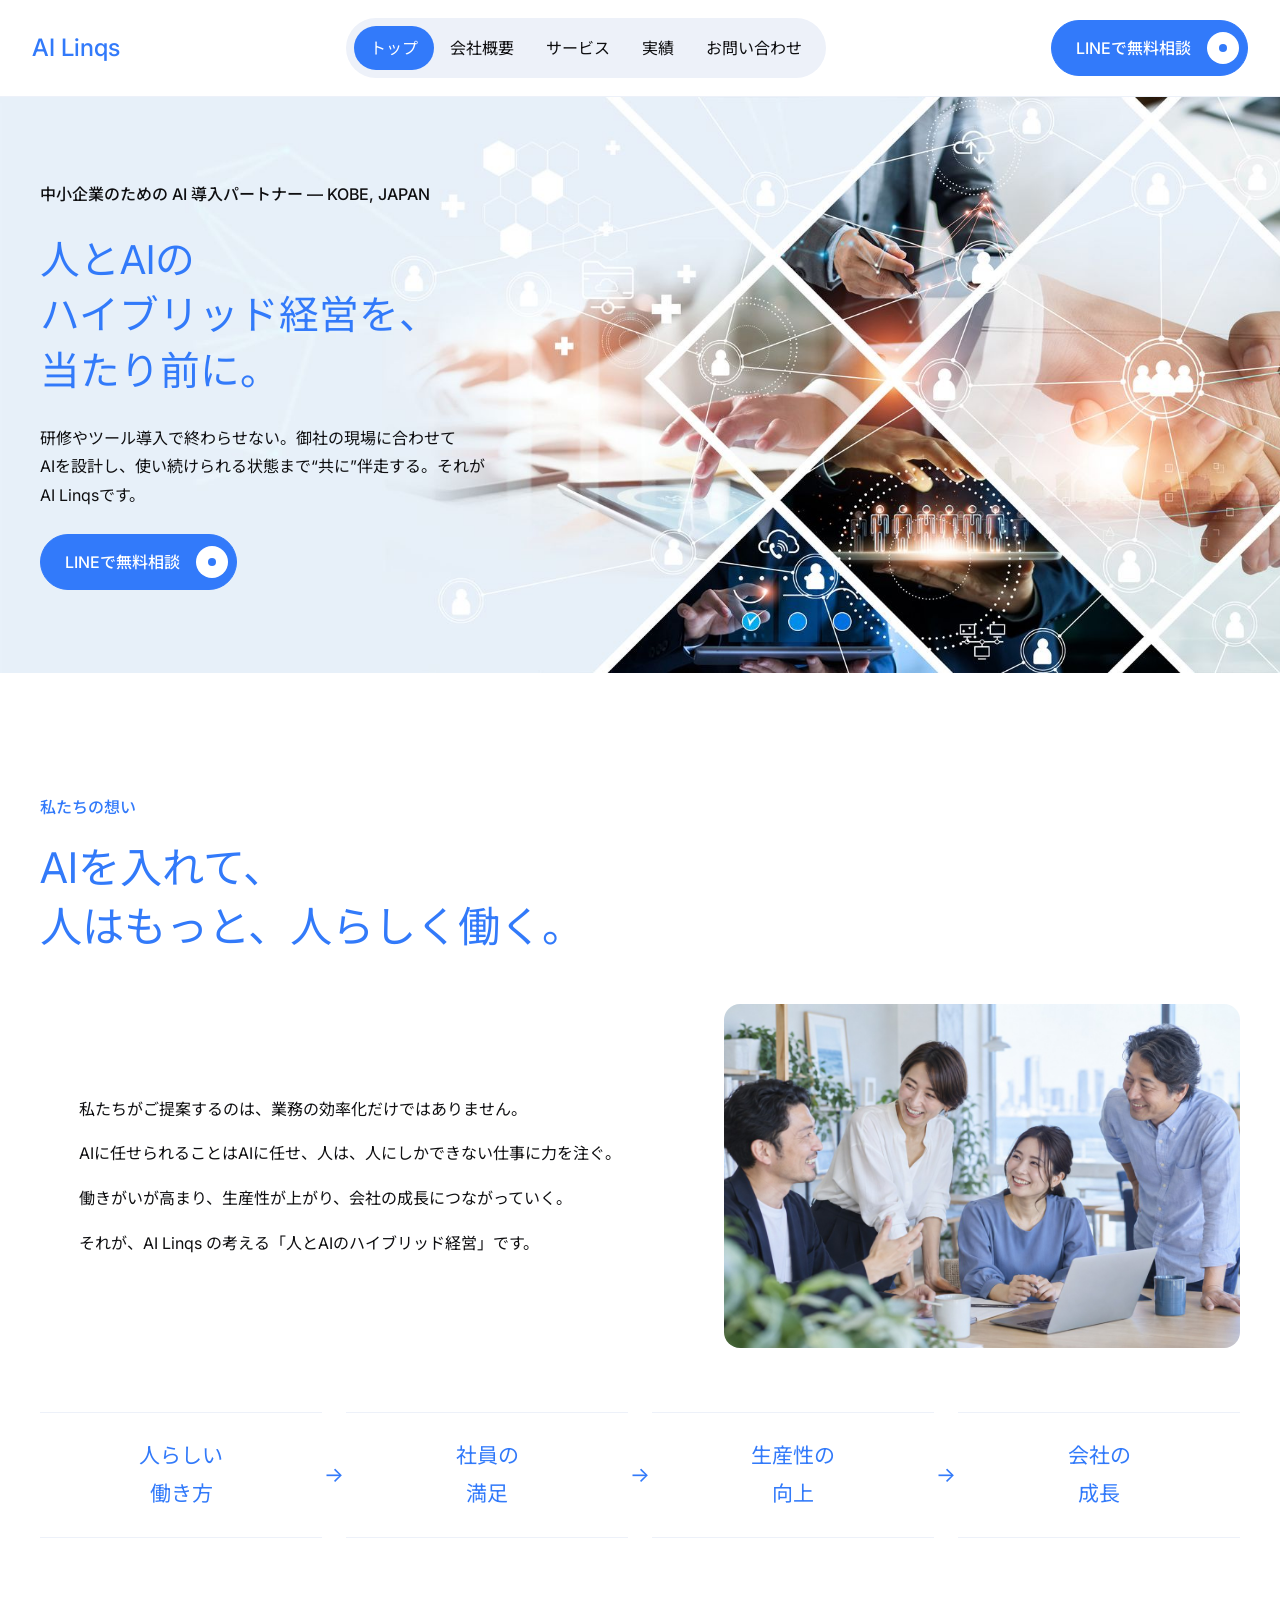
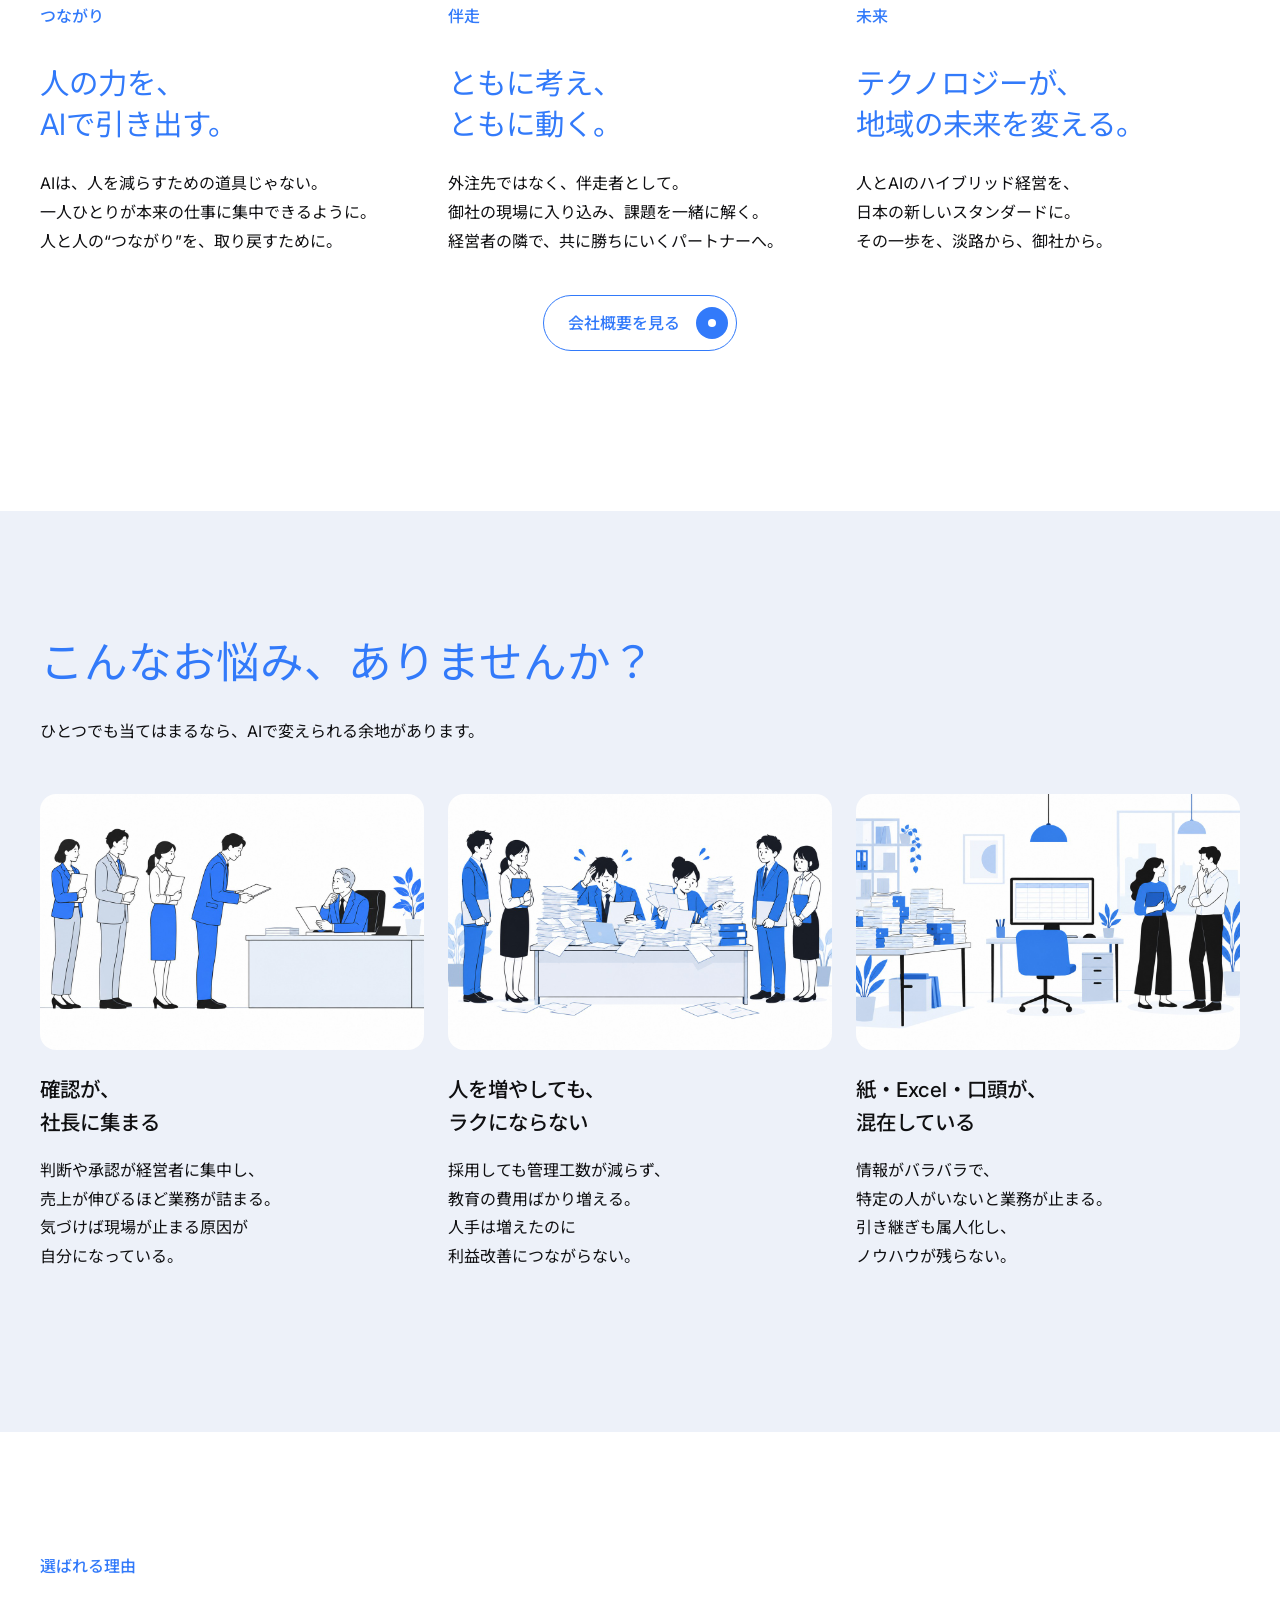
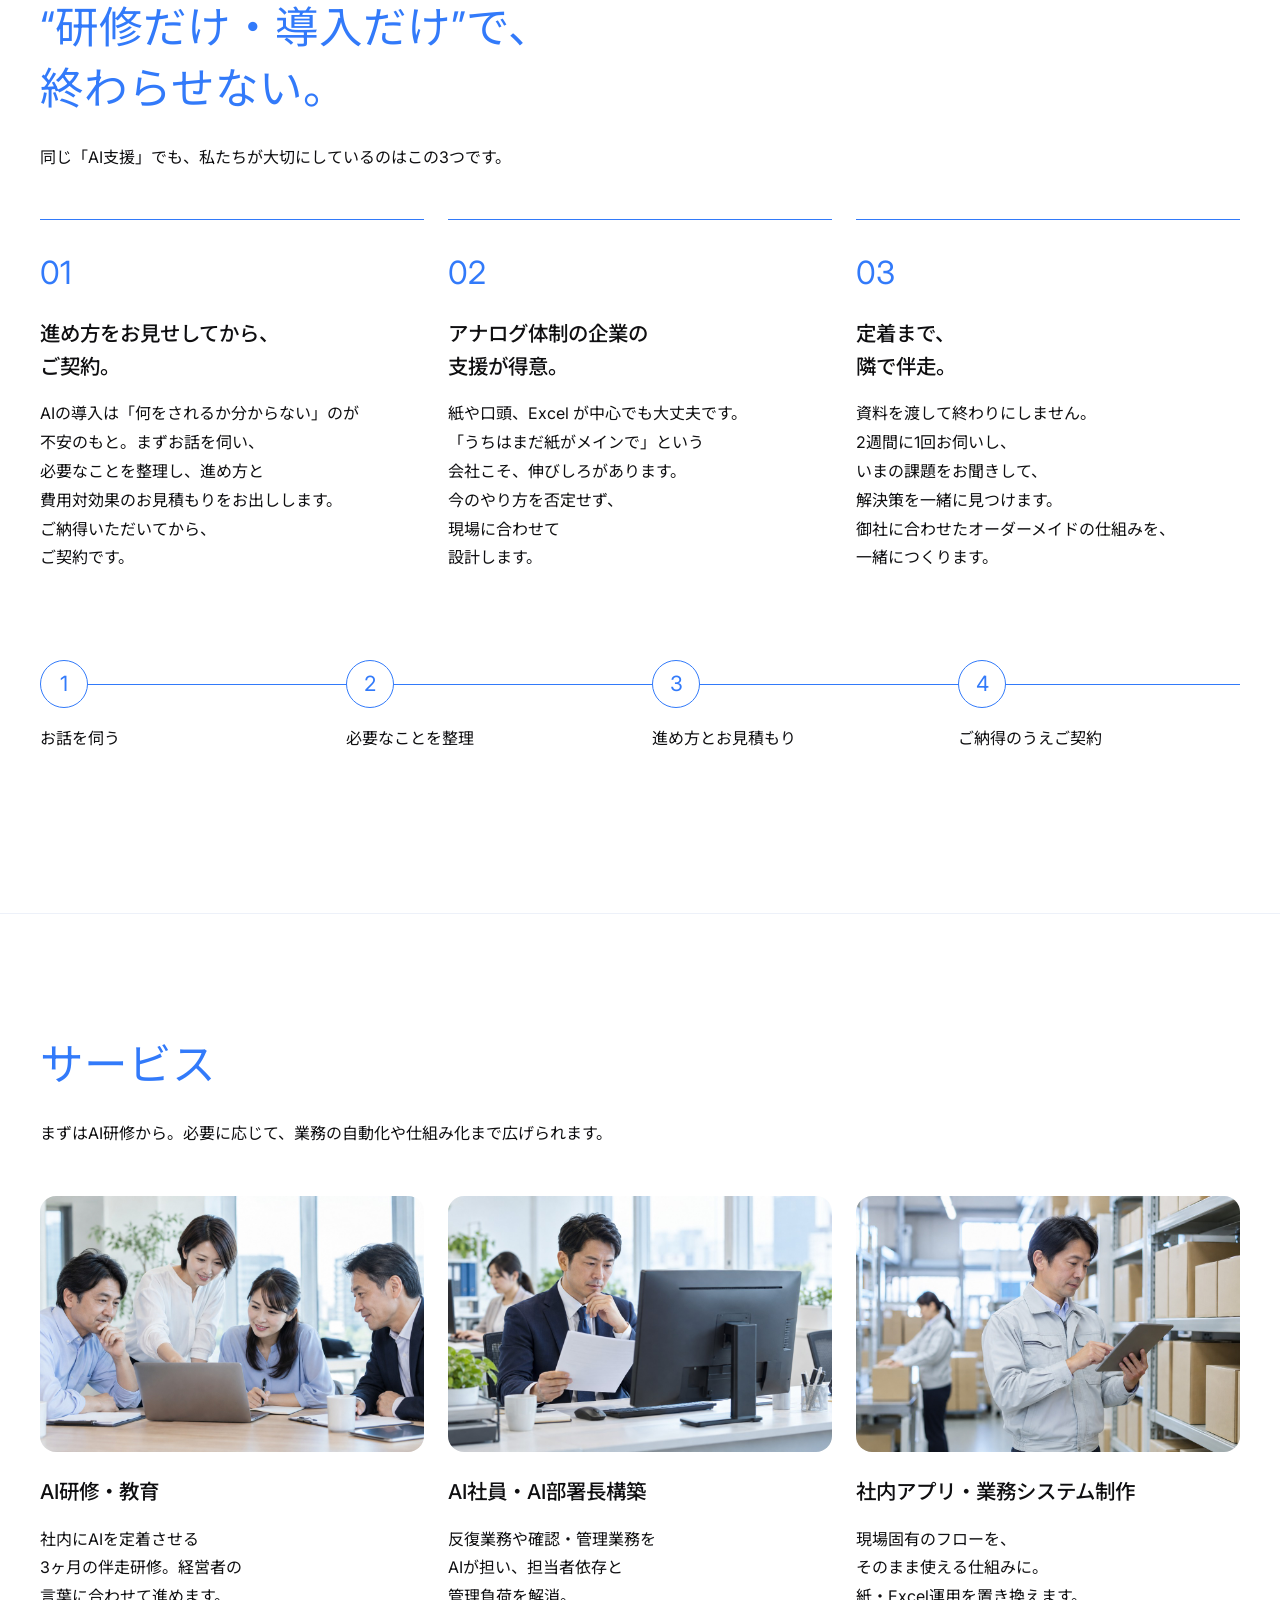
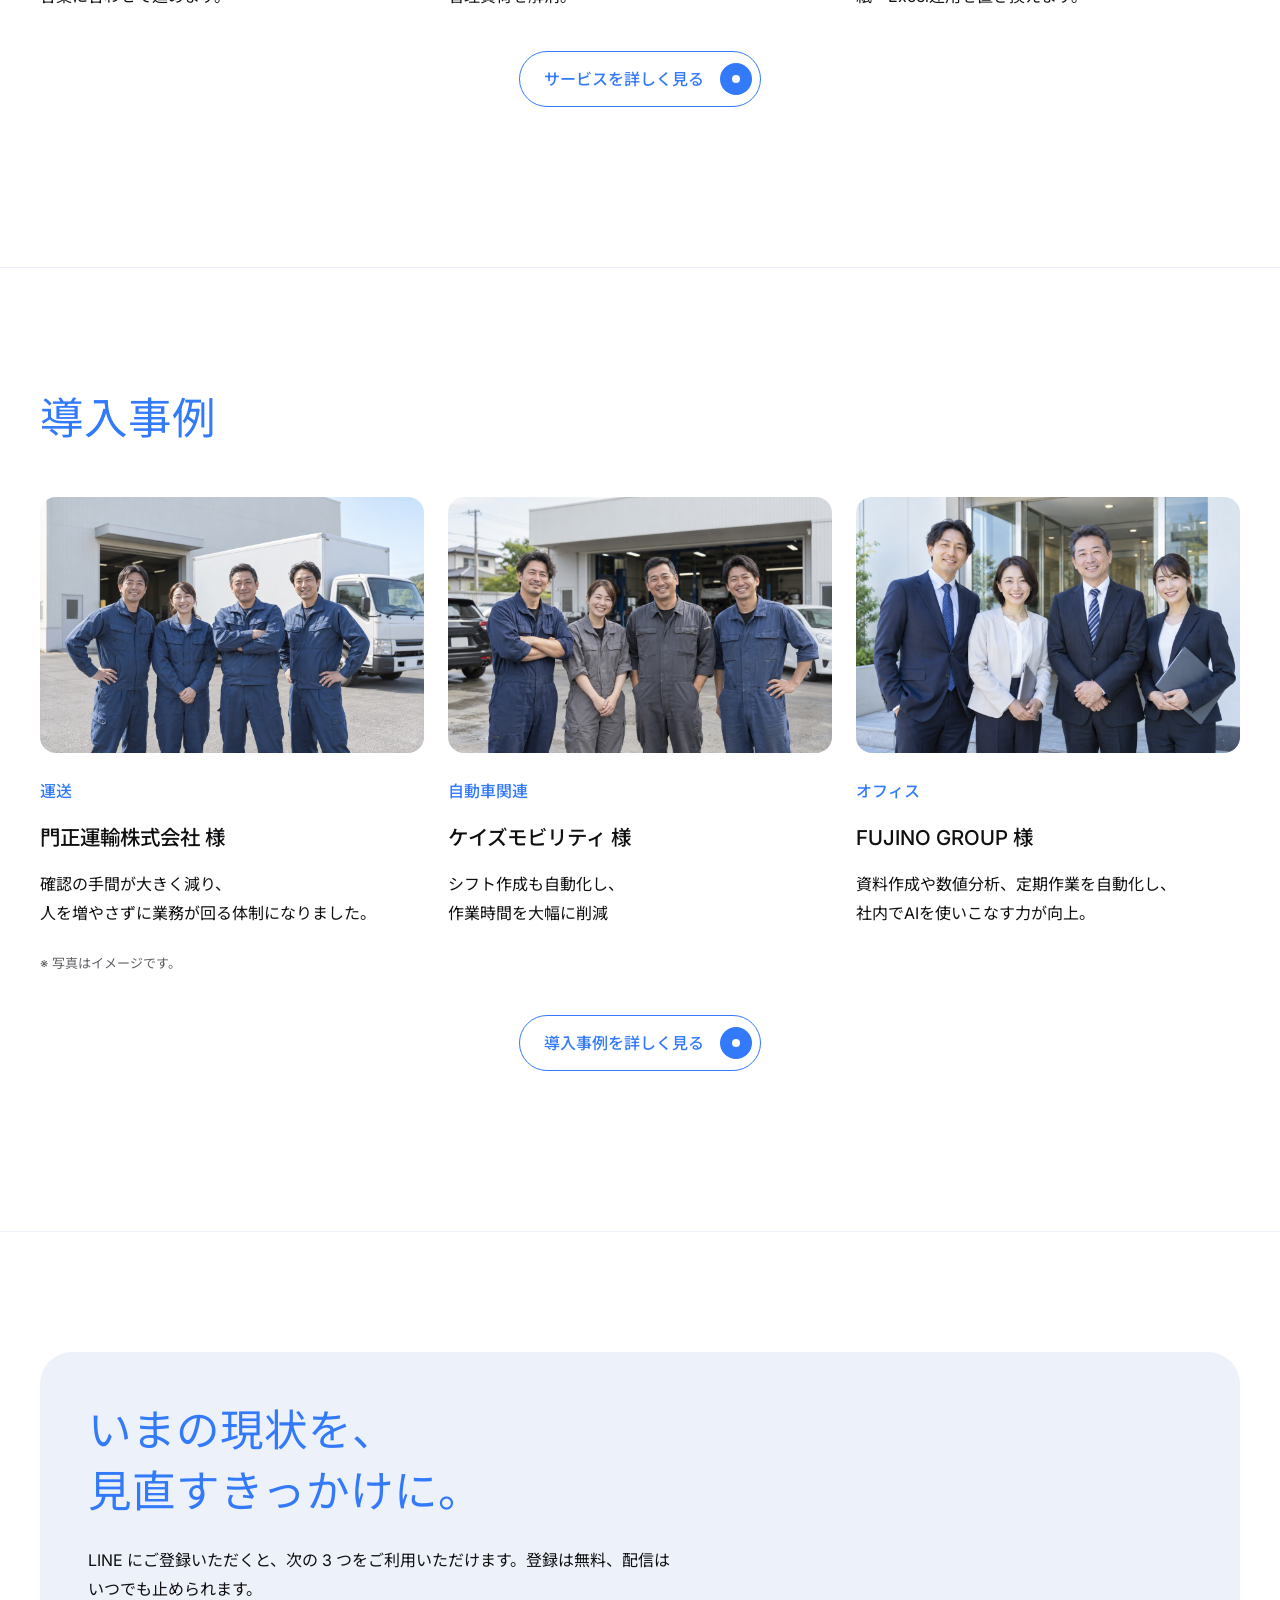
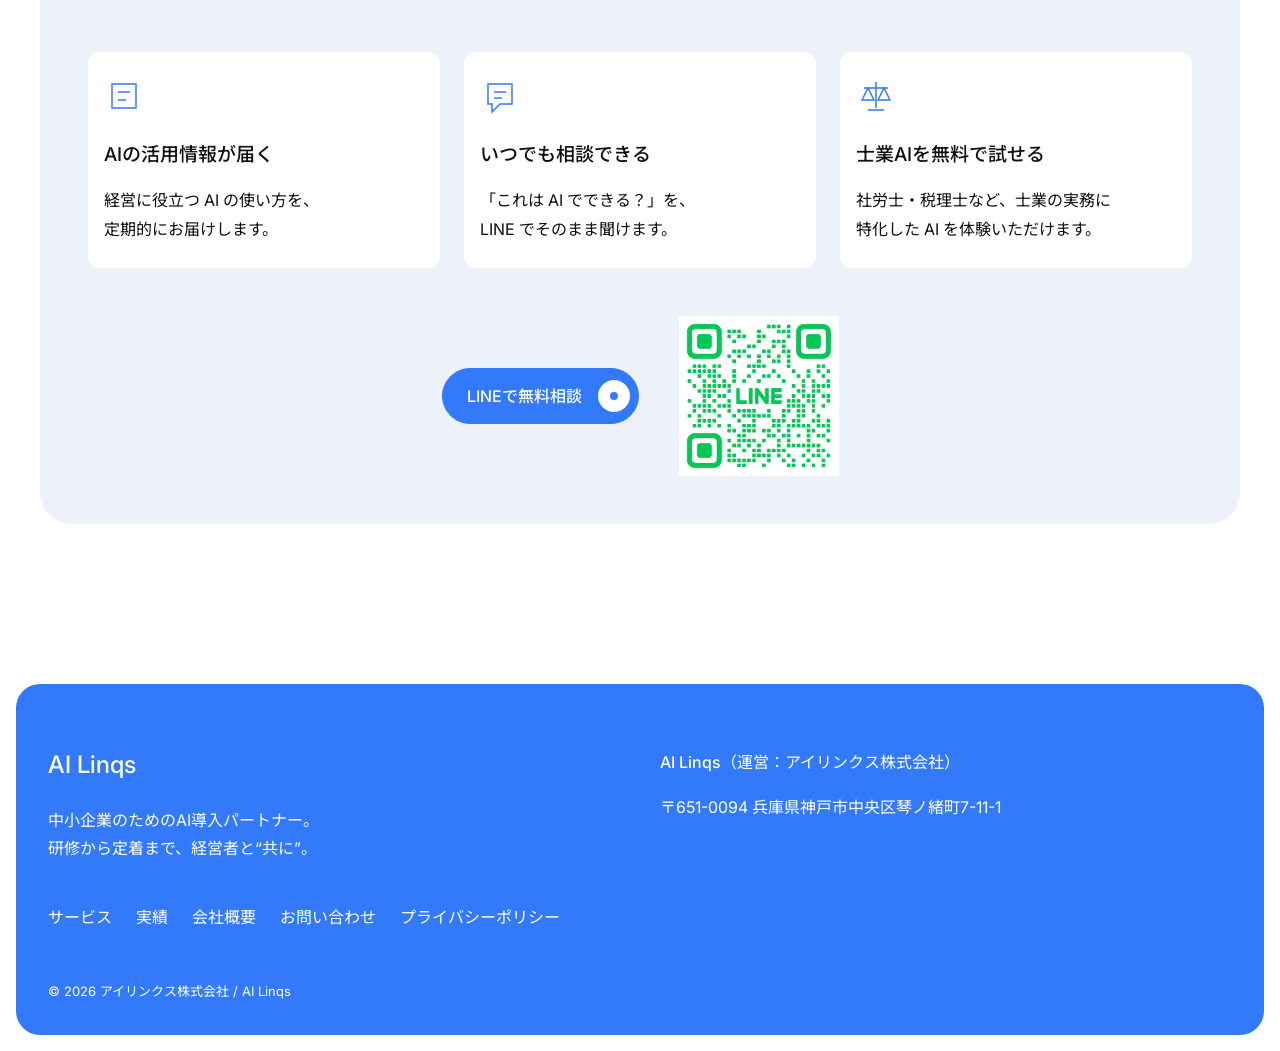
==== commit a53787ae: "v3.1：音声フィードバックを反映し、5ページ構成に作り直し - トップ／会社概要／サービス／実績／お問い合わせ＋プライバシーポリシー（共通 css/style.css・js/main.js） - ヒ" ====
--- a/index.html
+++ b/index.html
@@ -1,315 +1,9 @@
 <!DOCTYPE html>
-<html lang="ja">
-<head><meta charset="UTF-8"><meta name="viewport" content="width=device-width, initial-scale=1.0"><meta name="robots" content="noindex,nofollow"><title>AI Linqs｜中小企業のためのAI導入パートナー｜研修から定着まで“共に”</title><meta name="description" content="AI Linqsは、研修やツール導入で終わらせず、御社の現場に合わせてAIを設計し定着まで伴走するAI導入パートナーです。属人化・確認待ち・人手不足の課題を、経営者と“共に”解決します。まずはLINEで無料相談を。"><meta name="theme-color" content="#FFFFFF"><link rel="icon" sizes="32x32" href="assets/favicon-32.png"><link rel="icon" sizes="192x192" href="assets/favicon-192.png"><link rel="apple-touch-icon" sizes="180x180" href="assets/favicon-180.png"><link rel="preconnect" href="https://fonts.googleapis.com"><link rel="preconnect" href="https://fonts.gstatic.com" crossorigin><link href="https://fonts.googleapis.com/css2?family=Inter:wght@400;500;600&amp;family=Noto+Sans+JP:wght@400;500&amp;display=swap" rel="stylesheet"><style>
-:root{--white:#FFFFFF;--surface:#EDF1F9;--blue:#327AFA;--ink:#0F0F11;--muted:#616267;--faint:#9798A1;--line:rgba(15,15,17,.1)}
-*{box-sizing:border-box}html{scroll-padding-top:112px}body{margin:0;background:var(--white);color:var(--ink);font-family:"Inter","Noto Sans JP",sans-serif;font-size:16px;font-weight:400;line-height:1.7;overflow-wrap:anywhere}h1,h2,h3,h4,p,ul,ol,dl,figure{margin:0}h1,h2{font-weight:400;line-height:1.4}h2{font-size:48px;color:var(--blue)}h3{font-size:21px;font-weight:500;line-height:1.7}h4,b,strong,th,dt{font-weight:500}h4{font-size:18px}a{color:var(--blue);text-underline-offset:4px}button{font:inherit;cursor:pointer}img{display:block;max-width:100%;object-fit:cover}ul,ol{padding-left:24px}p+ p{margin-top:16px}[hidden]{display:none!important}:focus-visible{outline:1px solid var(--blue);outline-offset:4px}section,[id]{scroll-margin-top:112px}.container{width:calc(100% - 64px);max-width:1200px;margin-inline:auto}.section{padding:120px 0 160px}.section-head{margin-bottom:48px}.section-head>h2{max-width:1040px}.section-head>.eyebrow,.section-head>.slide__tag{margin-top:16px;font-size:13px;color:var(--ink)}.section-head>.slide__lead{max-width:800px;margin-top:24px;font-size:18px}.section-head>.slide__note{margin-top:16px}.eyebrow,.slide__tag{font-size:13px}.slide__lead{line-height:1.7}.note,.slide__note,.fig__note,.contact__privacy,.modal__updated{font-size:13px;color:var(--muted)}.note,.slide__note{margin-top:24px}.todo{font-size:13px;color:var(--muted)}.grid3,.grid4{display:grid;grid-template-columns:repeat(3,minmax(0,1fr));gap:24px}.grid4{grid-template-columns:repeat(4,minmax(0,1fr))}.grid3>*,.grid4>*{min-width:0}.card{background:var(--surface);border-radius:16px;padding:24px;display:flex;flex-direction:column;gap:24px}.card-body{display:flex;flex-direction:column;align-items:flex-start;gap:16px;flex:1;min-width:0}.card-body>p+p{margin-top:0}.card-body>h3{font-size:21px;color:var(--ink)}.card-body>.slide__tag{border-radius:9999px;background:var(--surface);padding:8px 16px;color:var(--blue)}.card-body>.slide__num{color:var(--blue);font-size:32px;line-height:1.4}.card-body>.slide__actions{margin-top:auto;padding-top:8px;width:100%}.photo{width:100%;aspect-ratio:3/2;height:auto;border-radius:16px;object-fit:cover}.placeholder{display:grid;place-items:center;background:var(--surface);color:var(--faint);font-size:13px}.card:has(.photo){background:var(--white);padding:0}.card:has(.photo)>.card-body{padding:8px 8px 0}.card .fig{width:100%;margin-top:8px;padding:16px;background:var(--white);border-radius:12px}.card:has(.photo) .fig{background:var(--surface)}.fig__cap{font-size:13px;font-weight:500;margin-bottom:16px}.fig__note{margin-top:16px}.flow,.lane,.converge{display:flex;flex-wrap:wrap;align-items:center;gap:8px}.flow+.flow,.lane+.lane{margin-top:16px}.node{display:block;border:1px solid var(--blue);border-radius:12px;padding:8px;font-size:13px;max-width:100%;background:var(--surface)}.arrow{color:var(--blue);font-size:16px}.converge__list{display:grid;gap:8px}.tl{list-style:none;display:flex;gap:16px;padding:0}.tl>li{flex:1;min-width:0;font-size:13px;border-top:1px solid var(--blue);padding-top:16px}.tl b{display:block;font-size:16px;color:var(--blue);margin-bottom:8px}.card .tl{flex-direction:column}.mini{list-style:none;padding:0;margin-top:32px;display:grid;gap:16px}.mini>li{display:flex;gap:24px;padding:24px;background:var(--surface);border-radius:12px}.mini>li>span:first-child{color:var(--blue);font-size:21px;white-space:nowrap;flex:0 0 32px;width:32px}.mini>li>span:last-child{min-width:0}.mini b{display:block;font-size:21px;margin-bottom:8px}.subsection{margin-top:80px}.subsection>.slide__tag{margin-bottom:16px}.subsection>h3{margin-bottom:24px}.subsection>.slide__lead{max-width:880px}.subsection>.fig{margin-top:32px}.slide__actions{margin-top:24px}.btn{position:relative;display:inline-flex;align-items:center;justify-content:space-between;gap:16px;min-height:48px;max-width:100%;padding:8px 9px 8px 29px;border:1px solid var(--blue);border-radius:9999px;background:var(--white);color:var(--blue);text-decoration:none;font-size:14px;font-weight:500;line-height:1.4;transition:background-color .3s ease,color .3s ease}.btn:after{content:"";display:block;flex:0 0 30px;width:30px;height:30px;border-radius:9999px;background:var(--blue)}.btn:before{content:"";position:absolute;right:21px;top:50%;width:6px;height:6px;margin-top:-3px;border-radius:9999px;background:var(--white);z-index:1}.btn:hover{background:var(--blue);color:var(--white)}.btn:hover:after{background:var(--white)}.btn:hover:before{background:var(--blue)}.btn[data-line-cta]{background:var(--blue);color:var(--white)}.btn[data-line-cta]:after{background:var(--white)}.btn[data-line-cta]:before{background:var(--blue)}.btn[data-line-cta]:hover{background:var(--white);color:var(--blue)}.btn[data-line-cta]:hover:after{background:var(--blue)}.btn[data-line-cta]:hover:before{background:var(--white)}.site-header{position:fixed;inset:0 0 auto;z-index:20;background:var(--white);border-bottom:1px solid var(--surface)}.header-inner{max-width:1200px;width:calc(100% - 64px);min-height:96px;margin:auto;display:flex;align-items:center;justify-content:space-between;gap:24px}.logo{font-size:24px;line-height:1.4;font-weight:500;white-space:nowrap;text-decoration:none;color:var(--blue)}.pill-nav{display:flex;padding:8px;background:var(--surface);border-radius:9999px;gap:0}.pill-nav a,.sp-menu a[data-spy]{color:var(--ink);border-radius:9999px;text-decoration:none;font-size:13px;padding:8px 16px;white-space:nowrap;transition:background-color .3s ease,color .3s ease}.pill-nav a.is-active,.sp-menu a.is-active{background:var(--blue);color:var(--white)}.header-end{display:flex;align-items:center;gap:16px}.burger{display:none;border:1px solid var(--blue);border-radius:9999px;width:48px;height:48px;background:var(--white);padding:16px 8px}.burger span{display:block;height:1px;background:var(--blue);margin:0 0 8px}.burger span:last-child{margin-bottom:0}.sp-menu{padding:16px 24px 24px;background:var(--surface)}.sp-menu a{display:block;margin-top:8px}.sp-menu .btn{display:flex}.skip{position:fixed;left:16px;top:-160px;z-index:40;background:var(--white);padding:16px;border:1px solid var(--blue);border-radius:9999px}.skip:focus{top:16px}#hero{padding:112px 0 0}#hero .container{width:calc(100% - 32px)}.hero-frame{position:relative;background:var(--white);border:1px solid var(--surface);border-radius:24px;padding:16px}.hero-image{width:100%;height:600px;border-radius:16px;object-position:left center}.hero-copy{position:absolute;top:48px;bottom:48px;left:48px;width:44%;display:flex;flex-direction:column;justify-content:center;align-items:flex-start;gap:24px}.hero__place{font-size:13px}.hero-copy h1{font-size:40px;color:var(--blue)}.hero-copy .slide__lead{font-size:16px;max-width:480px}.hero-copy .btn{flex-shrink:0}.hero__chips{display:flex;flex-wrap:wrap;gap:8px;list-style:none;padding:0}.hero__chips li{background:var(--white);padding:8px 16px;border-radius:9999px;font-size:13px}#philosophy{padding-bottom:120px}.principle{padding:0 16px}.principle .eyebrow{color:var(--blue);margin-bottom:24px}.principle h2{font-size:48px;margin-bottom:24px}.principle p{font-size:16px}#future{border-top:1px solid var(--surface)}.calculation{border-top:1px solid var(--line);padding-top:24px;margin-top:auto;width:100%}.small-label{display:inline-block;background:var(--blue);color:var(--white);border-radius:4px;padding:0 8px;font-size:13px;margin-bottom:16px}.calculation strong{color:var(--blue)}.consult-frame,.contact-frame{background:var(--surface);border-radius:32px;padding:64px}.consult-frame .subsection{margin-top:40px}.consult-frame>.btn{margin-top:40px}.icons3{display:grid;grid-template-columns:repeat(3,minmax(0,1fr));gap:24px}.icons3>div{background:var(--white);border-radius:12px;padding:24px}.icons3 b{display:block;color:var(--blue);font-size:21px;margin-bottom:16px}#guide{margin:0 0 48px}#guide>.fig{padding:24px;border-radius:16px;background:var(--surface)}#guide .tl{align-items:flex-start}#guide .tl>li{border:0;padding-top:0}#guide .tl>li+li:before{content:"→";color:var(--blue);float:left;margin-left:-16px}#guide>.mini{grid-template-columns:repeat(3,minmax(0,1fr));gap:24px}#guide .mini>li{padding:24px;gap:16px}#guide .mini b{font-size:18px}#lineup{background:var(--white);border-top:1px solid var(--surface)}#lineup .section-head>.mini{grid-template-columns:repeat(2,minmax(0,1fr))}.panel,.cta-panel{background:var(--surface);padding:40px;border-radius:16px}.cta-panel{text-align:center}.table-wrap{width:100%;overflow-x:auto;margin-top:24px}.compare{width:100%;border-collapse:collapse;table-layout:fixed;font-size:16px;text-align:left}.compare th,.compare td{padding:24px 16px;border-bottom:1px solid var(--line);vertical-align:top;overflow-wrap:anywhere}.compare thead{background:var(--surface)}.compare th:first-child{width:28%}.compare th:last-child{width:18%}.tags{display:flex;flex-wrap:wrap;gap:8px}.tags>span{display:block;background:var(--surface);color:var(--blue);border-radius:9999px;font-size:13px;padding:8px 16px}.case>div+div{margin-top:24px}.case dt{font-size:13px;color:var(--blue);margin-bottom:8px}.case dd{margin:0}#stance .mini{grid-template-columns:repeat(3,minmax(0,1fr))}#stance .mini>li{display:block}#stance .mini>li>span:first-child{display:block;margin-bottom:16px}#process{background:var(--white);border-top:1px solid var(--surface)}#process .section-head>.fig{margin-top:40px}#faq{background:var(--surface)}#faq .section-head{margin:0}.faq{margin-top:48px}details{background:var(--white);border-radius:12px;padding:24px;margin-bottom:16px}summary{cursor:pointer;font-size:18px;font-weight:500;padding-right:24px;position:relative;list-style:none}summary::-webkit-details-marker{display:none}.faq__pm{position:absolute;right:0;top:0;color:var(--blue)}.faq__pm:after{content:"+"}details[open] .faq__pm:after{content:"−"}.faq__a{padding-top:24px;color:var(--muted)}.faq-group__title{font-size:21px;font-weight:500;margin:40px 0 24px}.message-block{max-width:800px;margin-inline:auto}.message-block h2{margin:16px 0 32px}.message p{margin-top:24px}.message__sign{width:240px;height:auto;margin:32px 0 0 auto}.prose ul{margin:24px 0}.prose li+li,.dash li+li{margin-top:8px}.info{margin-top:24px}.info>div{display:grid;grid-template-columns:192px minmax(0,1fr);gap:24px;padding:24px 0;border-bottom:1px solid var(--line)}.info dd{margin:0}#contact .section-head{text-align:center}#contact .section-head>h2,#contact .section-head>.slide__lead{margin-inline:auto}.line-card{text-align:center;max-width:640px;margin:auto}.line-card__qr img{width:160px;height:160px;margin:0 auto 24px;border-radius:16px}.line-card>p{margin-top:16px}.line-card>.btn{margin-top:24px}.line-card>small{display:block;font-size:13px;color:var(--muted);margin-top:24px}.contact__privacy{max-width:640px;margin:32px auto 0}.footer{margin:0 16px 16px;padding:64px 0 32px;border-radius:24px;background:var(--blue);color:var(--white)}.footer a{color:var(--white)}.footer :focus-visible{outline-color:var(--white)}.footer__grid{display:grid;grid-template-columns:1fr 1fr;gap:40px}.footer__desc{margin-top:24px;font-size:13px}.footer__nav{grid-column:1/-1}.footer__nav ul{display:flex;flex-wrap:wrap;gap:24px;list-style:none;padding:0}.footer__nav a{text-decoration:none;font-size:13px}.footer__copy{margin-top:48px;font-size:13px}.modal{width:calc(100% - 32px);max-width:880px;max-height:calc(100dvh - 48px);padding:40px;border:1px solid var(--surface);border-radius:24px;background:var(--white);color:var(--ink);overscroll-behavior:contain}.modal::backdrop{background:rgba(15,15,17,.5)}.modal__head{display:flex;justify-content:space-between;align-items:flex-start;gap:24px;margin-bottom:32px}.modal__head h2{font-size:32px}.modal__head form{flex-shrink:0}.modal h3{margin:32px 0 16px}.modal p{margin-top:16px}.modal ul{margin-top:16px}.modal .row{padding:24px 0;border-top:1px solid var(--line)}.modal .row p{margin-top:8px}.modal .price{color:var(--blue)}.ba{display:grid;grid-template-columns:1fr 32px 1fr;align-items:center;gap:16px;margin:32px 0}.ba__col{background:var(--surface);border-radius:12px;padding:24px}.ba__h{font-weight:500}.ba__arrow{color:var(--blue)}.sticky-cta{display:none;position:fixed;bottom:16px;left:16px;right:16px;z-index:15}.sticky-cta .btn{width:100%;max-width:400px;margin:auto;display:flex}.test-badge{position:fixed;left:16px;bottom:16px;z-index:16;font-size:13px;color:var(--muted);background:var(--surface);border-radius:9999px;padding:8px 16px}
-@media(min-width:1001px){#philosophy .grid3{gap:24px}.principle+.principle{border-left:1px solid var(--surface)}}
-@media(max-width:1100px){.pill-nav{display:none}.burger{display:block}.hero-copy{position:static;width:auto;padding:32px 24px;gap:24px}.hero-copy h1{font-size:40px}.hero-copy .slide__lead{max-width:720px}.hero-image{height:auto;aspect-ratio:2048/679}.grid3{gap:16px}.card{padding:24px 16px}.icons3{gap:16px}.consult-frame,.contact-frame{padding:40px}.principle{padding:0}.principle h2{font-size:32px}.principle .slide__lead br{display:none}#guide>.mini{grid-template-columns:1fr}#guide .mini>li{padding:24px}.grid4{grid-template-columns:repeat(2,minmax(0,1fr))}.btn{font-size:13px}.card .btn{padding-left:16px}.footer__grid{gap:24px}}
-@media(max-width:800px){h2{font-size:32px}.section{padding:80px 0}.container{width:calc(100% - 48px)}.section-head{margin-bottom:32px}.grid3{grid-template-columns:1fr;gap:24px}.principle h2{font-size:32px}.principle+.principle{padding-top:24px;border-top:1px solid var(--surface)}.principle .slide__lead br{display:initial}#philosophy{padding:80px 0}.card{padding:24px}.card .tl{flex-direction:row}.card-body{gap:16px}.card:has(.photo)>.card-body{padding:0 8px 8px}.icons3{grid-template-columns:1fr}.subsection{margin-top:64px}.consult-frame,.contact-frame{padding:32px 24px}.panel,.cta-panel{padding:32px 24px}#stance .mini,#lineup .section-head>.mini{grid-template-columns:1fr}.compare{font-size:13px}.compare th,.compare td{padding:16px 8px}.footer__grid{grid-template-columns:1fr}.info>div{grid-template-columns:112px minmax(0,1fr);gap:16px}.sticky-cta.is-show{display:block}body:has(.sticky-cta.is-show) .test-badge{bottom:80px}.modal{padding:24px}.modal__head{flex-direction:column}.modal__head h2{font-size:30px}.ba{grid-template-columns:1fr}.ba__arrow{text-align:center}.message__sign{width:200px}}
-@media(max-width:480px){.container{width:calc(100% - 32px)}.header-inner{min-height:80px;width:calc(100% - 32px);gap:8px}.header-end{gap:8px}.header-end>.btn{display:none}.logo{font-size:24px}#hero{padding-top:96px}.hero-frame{padding:16px}.hero-copy{padding:24px 0 8px}.hero-copy h1{font-size:30px}.hero-copy .slide__lead{font-size:16px}.hero__place{font-size:13px}.hero__chips{gap:8px}.hero__chips li{padding:8px;font-size:13px;background:var(--surface)}.section-head>.slide__lead{font-size:16px}.grid4{grid-template-columns:1fr}.card .tl{flex-direction:column}.consult-frame,.contact-frame{padding:32px 16px}.tl{gap:16px;flex-wrap:wrap}.tl>li{flex-basis:40%}#guide .tl{flex-wrap:nowrap}#guide .tl b{font-size:16px}#guide>.fig{padding:24px 16px}#guide .tl>li{font-size:13px}.compare th,.compare td{padding:16px 8px}.compare th:first-child{width:26%}.compare th:last-child{width:20%}.info>div{grid-template-columns:1fr;gap:8px}details{padding:24px 16px}summary{font-size:16px}.footer{padding:48px 0 32px}.footer__nav ul{gap:16px}.message-block h2{font-size:32px}.modal .btn{min-width:144px}}
-@media(max-width:767px){.test-badge{display:none}}
-@media(prefers-reduced-motion:reduce){*,*:before,*:after{transition:none!important;animation:none!important;scroll-behavior:auto!important}}
-</style></head>
-<body><a class="skip" href="#philosophy">本文へスキップ</a><header class="site-header" id="header"><div class="header-inner"><a class="logo" href="#hero" aria-label="AI Linqs トップへ">AI Linqs</a><nav class="pill-nav" aria-label="グローバルナビゲーション"><a href="#service" data-spy>サービス</a><a href="#works" data-spy>実績</a><a href="#process" data-spy>流れ</a><a href="#company" data-spy>会社概要</a><a href="#contact" data-spy>お問い合わせ</a></nav><div class="header-end"><a class="btn" href="#contact" data-line-cta>LINEで無料相談</a><button class="burger" id="burger" type="button" aria-label="メニューを開く" aria-expanded="false" aria-controls="spMenu"><span></span><span></span></button></div></div><nav class="sp-menu" id="spMenu" aria-label="スマートフォン用メニュー" hidden><a href="#service" data-spy>サービス</a><a href="#works" data-spy>実績</a><a href="#process" data-spy>流れ</a><a href="#company" data-spy>会社概要</a><a href="#contact" data-spy>お問い合わせ</a><a class="btn" href="#contact" data-line-cta>LINEで無料相談</a></nav></header><main><section class="section " id="hero"><div class="container"><div class="hero-frame"><img class="hero-image" src="assets/key-visual.jpg" alt="" width="2048" height="679" fetchpriority="high"><div class="hero-copy"><p class="hero__place">中小企業のための AI 導入パートナー — KOBE, JAPAN</p>
-      <h1>人とAIの<br>ハイブリッド経営を、<br>当たり前に。</h1>
-      <p class="slide__lead reveal">研修やツール導入で終わらせない。御社の現場に合わせてAIを設計し、使い続けられる状態まで“共に”伴走する。それがAI Linqsです。</p>
-      <a class="btn" href="#contact" data-line-cta>LINEで無料相談</a><ul class="hero__chips reveal"><li>完全無料</li><li>売り込みなし</li><li>LINEで気軽に</li></ul></div></div></div></section>
-<section class="section " id="philosophy"><div class="container"><div class="grid3"><article id="ch-connection" class="principle"><p class="eyebrow reveal">つながり</p>
-      <h2 class="slide__title slide__title--xl reveal">人の力を、<br>AIで引き出す。</h2>
-      <p class="slide__lead reveal">AIは、人を減らすための道具じゃない。<br>一人ひとりが本来の仕事に集中できるように。<br>人と人の“つながり”を、取り戻すために。</p></article>
-<article id="ch-partnership" class="principle"><p class="eyebrow reveal">伴走</p>
-      <h2 class="slide__title slide__title--xl reveal">ともに考え、<br>ともに動く。</h2>
-      <p class="slide__lead reveal">外注先ではなく、伴走者として。<br>御社の現場に入り込み、課題を一緒に解く。<br>経営者の隣で、共に勝ちにいくパートナーへ。</p></article>
-<article id="ch-future" class="principle"><p class="eyebrow reveal">未来</p>
-      <h2 class="slide__title slide__title--xl reveal">テクノロジーが、<br>地域の未来を変える。</h2>
-      <p class="slide__lead reveal">人とAIのハイブリッド経営を、日本の新しいスタンダードに。<br>その一歩を、淡路から、御社から。</p></article>
-</div></div></section>
-<section class="section " id="future"><div class="container"><div class="section-head"><h2>AIがいる会社の、1日。</h2><p class="eyebrow">導入後の姿</p></div><div class="grid3"><article class="card"><img class="photo" src="assets/future-morning.jpg" alt="" width="1200" height="800" loading="lazy" decoding="async"><div class="card-body"><h3>朝 ─ 報告が、まとまって届く。</h3><p>報告・確認・進捗管理をAIが整理。確認のために手を止める時間が減ります。</p></div></article>
-<article class="card"><img class="photo" src="assets/future-noon.jpg" width="1200" height="800" loading="lazy" decoding="async" alt=""><div class="card-body"><h3>昼 ─ 社員が、本来の仕事に集中する。</h3><p>反復・定型の業務はAIが担当。人にしかできない仕事に時間を使えます。</p></div></article>
-<article class="card"><img class="photo" src="assets/future-evening.jpg" width="1200" height="800" loading="lazy" decoding="async" alt=""><div class="card-body"><h3>夕方 ─ 社長に、次の一手を考える時間がある。</h3><p>判断や承認が社長に集中しない体制へ。次の投資判断に時間を使えます。</p></div></article>
-</div></div></section>
-<section class="section " id="loss"><div class="container"><div class="section-head"><h2>導入していないだけで、<br>もう損をしているかもしれません。</h2><p class="eyebrow">いまの損</p><p>こんな状況、ありませんか？</p><p>ひとつでも当てはまるなら、AIで変えられる余地があります。</p></div><div class="grid3"><article class="card" id="issue-1"><div class="card-body"><span class="slide__num reveal" aria-hidden="true">01</span>
-      <h3 class="slide__title reveal">確認が、社長に集まる</h3>
-      <p class="slide__lead reveal">判断や承認が経営者に集中し、<strong>売上が伸びるほど業務が詰まる</strong>。気づけば現場が止まる原因が自分になっている。</p>
-      <div class="fig reveal">
-        <p class="fig__cap">確認の流れ</p>
-        <div class="converge"><div class="converge__list"><span class="node node--dim">現場からの確認</span><span class="node node--dim">見積の承認</span><span class="node node--dim">請求・支払いの判断</span><span class="node node--dim">採用・シフト</span></div><span class="arrow" aria-hidden="true">→</span><span class="node node--hi node--hub">社長</span></div>
-        <p class="fig__note">判断や承認がひとりに集まり、待ちが発生する</p>
-      </div><div class="calculation"><span class="small-label">計算の例</span><p>確認に 1 日 30 分 × 月 20 日 ＝ <strong>月に約 10 時間</strong>。社長の 1 日分以上が、確認だけで消えています。</p></div></div></article>
-<article class="card" id="issue-2"><div class="card-body"><span class="slide__num reveal" aria-hidden="true">02</span>
-      <h3 class="slide__title reveal">人を増やしても、ラクにならない</h3>
-      <p class="slide__lead reveal">採用しても<strong>管理工数が減らず</strong>、教育の費用ばかり増える。人手は増えたのに利益改善につながらない。</p>
-      <div class="fig reveal">
-        <p class="fig__cap">よくある悪循環</p>
-        <div class="flow"><span class="node">人を増やす</span><span class="arrow" aria-hidden="true">→</span><span class="node node--dim">管理の手間が増える</span><span class="arrow" aria-hidden="true">→</span><span class="node node--dim">教育の費用が増える</span><span class="arrow" aria-hidden="true">→</span><span class="node node--hi">利益は変わらない</span></div>
-      </div><div class="calculation"><span class="small-label">計算の例</span><p>1 人採用すると、教える側の時間も毎日取られます。</p></div></div></article>
-<article class="card" id="issue-3"><div class="card-body"><span class="slide__num reveal" aria-hidden="true">03</span>
-      <h3 class="slide__title reveal">紙・Excel・口頭が、混在している</h3>
-      <p class="slide__lead reveal">情報がバラバラで、<strong>特定の人がいないと業務が止まる</strong>。引き継ぎも属人化し、ノウハウが残らない。</p>
-      <div class="fig reveal">
-        <p class="fig__cap">情報のありか</p>
-        <div class="flow"><span class="node node--dim">紙の帳票</span><span class="node node--dim">Excel</span><span class="node node--dim">口頭・記憶</span><span class="arrow" aria-hidden="true">→</span><span class="node">情報がバラバラ</span><span class="arrow" aria-hidden="true">→</span><span class="node node--hi">その人がいないと止まる</span></div>
-      </div><div class="calculation"><span class="small-label">計算の例</span><p>探し物に 1 日 15 分 × 10 人 × 月 20 日 ＝ <strong>月に約 50 時間</strong>。</p></div></div></article>
-</div><p class="note">※ 数字は計算の例です。実際の数字は、無料相談で一緒に整理します。</p></div></section>
-<section class="section " id="consult"><div class="container"><div class="consult-frame"><div class="section-head"><h2>自社ではどのくらい損しているか、無料で整理します。</h2><p>完全無料・売り込みなし。LINEで現状をお聞きします。</p></div><div id="contact-step" class="subsection"><p class="slide__tag reveal">無料相談</p>
-      <h3 class="slide__title reveal">無料相談で分かること</h3>
-      <p class="slide__lead reveal">難しい準備は要りません。LINEで現状をお聞きし、自社のAI化ポイント・優先順位・費用感を一緒に整理します。</p>
-      <div class="fig reveal">
-        <div class="icons3">
-          <div><b>自社のAI化余地</b>どこにAIを使う余地があるか、現状からお伝えします。</div>
-          <div><b>優先順位</b>何から始めると効果が高いか、順番を整理します。</div>
-          <div><b>費用感</b>どのくらいの規模・費用になりそうか、目安をお伝えします。</div>
-        </div>
-      </div></div><a class="btn" href="#contact" data-line-cta>LINEで無料相談</a></div></div></section>
-<section class="section " id="reasons"><div class="container"><div class="section-head"><h2 class="slide__title reveal">“研修だけ・導入だけ”で、終わらせない。</h2><p class="eyebrow reveal">選ばれる理由</p>
-      <p class="slide__lead reveal">同じ「AI支援」でも、私たちが大切にしているのはこの3つです。</p></div><div class="grid3"><article class="card" id="why-1"><div class="card-body"><span class="slide__num reveal" aria-hidden="true">01</span>
-      <h3 class="slide__title reveal">投資に見合うかで話す</h3>
-      <p class="slide__lead reveal">ツールの機能説明ではなく、<strong>工数削減と利益</strong>で語ります。投資に見合うかを一緒に判断します。</p>
-      <div class="fig reveal">
-        <p class="fig__cap">話す順番</p>
-        <div class="flow"><span class="node node--hi">投資（費用・時間）</span><span class="arrow" aria-hidden="true">⇄</span><span class="node node--ai">効果（工数削減・利益）</span><span class="arrow" aria-hidden="true">→</span><span class="node">見合うかを一緒に判断</span></div>
-        <p class="fig__note">「何ができるか」ではなく「いくら減って、いくら残るか」から</p>
-      </div></div></article>
-<article class="card" id="why-2"><div class="card-body"><span class="slide__num reveal" aria-hidden="true">02</span>
-      <h3 class="slide__title reveal">アナログ現場に強い</h3>
-      <p class="slide__lead reveal">紙・口頭・Excelが前提の現場でも導入できる設計が得意。<strong>「うちは無理」と諦めていた会社こそ</strong>伸びしろがあります。</p>
-      <div class="fig reveal">
-        <p class="fig__cap">進め方</p>
-        <div class="flow"><span class="node node--dim">紙・口頭・Excel の現場</span><span class="arrow" aria-hidden="true">→</span><span class="node node--ai">現場に合わせて設計</span><span class="arrow" aria-hidden="true">→</span><span class="node node--hi">そのまま使える仕組み</span></div>
-      </div></div></article>
-<article class="card" id="why-3"><div class="card-body"><span class="slide__num reveal" aria-hidden="true">03</span>
-      <h3 class="slide__title reveal">定着まで伴走する</h3>
-      <p class="slide__lead reveal">研修や導入で終わらず、<strong>現場が自走できる状態まで</strong>一緒に作ります。経営者の隣で、共に勝ちにいきます。</p>
-      <div class="fig reveal">
-        <p class="fig__cap">どこまで一緒に走るか</p>
-        <ol class="tl"><li data-n="1"><b>研修</b>使い方を知る</li><li data-n="2"><b>導入</b>業務に組み込む</li><li data-n="3" class="is-hi"><b>定着</b>現場が自走できる</li><li data-n="4" class="is-hi"><b>次の一手</b>投資判断ができる</li></ol>
-        <p class="fig__note">多くの支援は 1〜2 で終わる。私たちは 3〜4 まで</p>
-      </div></div></article>
-</div></div></section>
-<section class="section " id="service"><div class="container"><div class="section-head"><h2 class="slide__title reveal">「何を解決したいか」から選べます</h2><p class="eyebrow reveal">サービス</p>
-      <p class="slide__lead reveal">まずはAI研修から。必要に応じて、業務の自動化や仕組み化まで広げられます。</p></div><div id="guide" class="subsection"><p class="slide__tag reveal">選び方</p>
-      <h3 class="slide__title slide__title--m reveal">迷ったら、ここから</h3>
-      <p class="slide__lead reveal">まずは学ぶことから、業務の自動化、仕組み化まで。段階的に広げられるサービスをご用意しています。迷ったら無料相談でご一緒に整理します。</p>
-      <div class="fig reveal">
-        <p class="fig__cap">広げ方の順番</p>
-        <ol class="tl"><li data-n="1"><b>学ぶ</b>AI研修・教育</li><li data-n="2"><b>任せる</b>AI社員・AI部署長構築</li><li data-n="3"><b>仕組み化</b>社内アプリ・業務システム制作</li></ol>
-      </div>
-      <ul class="mini reveal">
-        <li><span>01</span><span><b>まず社内で使えるように</b>AIの土台を作りたい → <strong>AI研修・教育</strong>。経営者の言葉で、3ヶ月で定着を目指します。</span></li>
-        <li><span>02</span><span><b>特定の業務を楽にしたい</b>反復業務・属人化・管理負荷を解消したい → <strong>AI社員・AI部署長構築</strong>。</span></li>
-        <li><span>03</span><span><b>現場の仕組みを変えたい</b>紙・Excel運用を置き換えたい → <strong>社内アプリ・業務システム制作</strong>。</span></li>
-      </ul></div><div class="grid3"><article class="card" id="svc-training"><img class="photo" src="assets/service-training.jpg" width="1200" height="800" loading="lazy" decoding="async" alt=""><div class="card-body"><p class="slide__tag reveal">まずはここから</p>
-      <h3 class="slide__title reveal">AI研修・教育</h3>
-      <p class="slide__lead reveal">社内にAIを定着させる3ヶ月の伴走研修。経営者の言葉に合わせて進めます。</p>
-      <div class="fig reveal">
-        <p class="fig__cap">3ヶ月の進め方</p>
-        <ol class="tl"><li data-n="1"><b>1ヶ月目</b>現状分析・課題整理</li><li data-n="2"><b>2ヶ月目</b>ルール・ひな形の作成、現場展開</li><li data-n="3" class="is-hi"><b>3ヶ月目</b>定着確認・次の一手の設計</li></ol>
-      </div>
-      <div class="slide__actions reveal"><a href="#detail-training" class="btn btn--ghost" data-modal>詳しく見る</a></div></div></article>
-<article class="card" id="svc-aistaff"><img class="photo" src="assets/service-aistaff.jpg" width="1200" height="800" loading="lazy" decoding="async" alt=""><div class="card-body"><p class="slide__tag reveal">自動化・管理を軽く</p>
-      <h3 class="slide__title reveal">AI社員・AI部署長構築</h3>
-      <p class="slide__lead reveal">反復業務や確認・管理業務をAIが担い、担当者依存と管理負荷を解消。</p>
-      <div class="fig reveal">
-        <p class="fig__cap">役割分担</p>
-        <div class="lanes"><div class="lane"><span class="node node--dim">反復・定型の業務</span><span class="arrow" aria-hidden="true">→</span><span class="node node--ai">AI社員</span><span class="arrow" aria-hidden="true">→</span><span class="node">担当者依存の解消</span></div><div class="lane"><span class="node node--dim">報告・確認・進捗管理</span><span class="arrow" aria-hidden="true">→</span><span class="node node--ai">AI部署長</span><span class="arrow" aria-hidden="true">→</span><span class="node">判断の詰まりを解消</span></div><div class="lane"><span class="node node--dim">人にしかできない仕事</span><span class="arrow" aria-hidden="true">→</span><span class="node node--hi">人</span><span class="arrow" aria-hidden="true">→</span><span class="node">ここに集中できる</span></div></div>
-      </div>
-      <div class="slide__actions reveal"><a href="#detail-aistaff" class="btn btn--ghost" data-modal>詳しく見る</a></div></div></article>
-<article class="card" id="svc-app"><img class="photo" src="assets/service-app.jpg" width="1200" height="800" loading="lazy" decoding="async" alt=""><div class="card-body"><p class="slide__tag reveal">現場専用の仕組み</p>
-      <h3 class="slide__title reveal">社内アプリ・業務システム制作</h3>
-      <p class="slide__lead reveal">現場固有のフローを、そのまま使える仕組みに。紙・Excel運用を置き換えます。</p>
-      <div class="fig reveal" id="app-details">
-        <p class="fig__cap">置き換えの考え方</p>
-        <div class="flow"><span class="node node--dim">紙・Excel の運用</span><span class="arrow" aria-hidden="true">→</span><span class="node node--ai">現場の流れをそのままアプリに</span><span class="arrow" aria-hidden="true">→</span><span class="node node--hi">誰でも回せる仕組み</span></div>
-      </div><div class="slide__actions"><a class="btn" href="#app-details">詳しく見る</a></div></div></article>
-</div></div></section>
-<section class="section " id="lineup"><div class="container"><div class="section-head"><h2 class="slide__title slide__title--m reveal">サービス一覧</h2><p class="slide__tag reveal">一覧</p>
-      <p class="slide__lead reveal">料金はすべて「内容に応じてご提案」。明確な金額はサイトに掲載していません。まずはLINEで無料相談ください。</p>
-      <ul class="mini reveal">
-        <li><span>01</span><span><b>AIお得情報配信</b>入口・無料 ─ LINEで役立つAI活用情報をお届け。まずは情報から、気軽に。</span></li>
-        <li><span>02</span><span><b>広告・集客ページの内製化支援</b>伴走支援 ─ Meta・Google広告や集客ページ（LP）を、社内で回せるように伴走。</span></li>
-        <li><span>03</span><span><b>社内のデジタル環境整備</b>環境整備 ─ フォルダ・データベース・クラウド環境を整える。</span></li>
-        <li><span>04</span><span><b>AI顧問</b>継続支援 ─ 継続的にAI戦略を伴走する、月額の顧問契約。</span></li>
-        <li><span>05</span><span><b>士業AI（無料お試し）</b>士業向け ─ 社労士・税理士など士業向けのAI。</span></li>
-      </ul>
-      <div class="slide__actions reveal"><a href="#compare" class="btn btn--ghost">サービス比較表を見る</a></div>
-      <p class="slide__note reveal">どれを選べばいいか迷ったら、<strong>まずはLINEで無料相談</strong>。現状をお聞きして、最適な進め方を一緒に整理します。（料金は内容に応じてご提案します）</p></div><div id="compare" class="subsection"><p class="slide__tag reveal">比較</p>
-      <h3 class="slide__title slide__title--m reveal">サービス比較</h3>
-      <div class="table-wrap reveal">
-        <table class="compare">
-          <thead><tr><th scope="col">サービス</th><th scope="col">解決する課題</th><th scope="col">こんな企業に</th><th scope="col">料金</th></tr></thead>
-          <tbody>
-            <tr><th scope="row">AI研修・教育</th><td>社内にAIが定着しない</td><td>これから始めたい</td><td>ご相談ください</td></tr>
-            <tr><th scope="row">AI社員・AI部署長構築</th><td>反復業務・属人化・確認集中</td><td>業務自動化・管理負荷を減らしたい</td><td>ご相談ください</td></tr>
-            <tr><th scope="row">社内アプリ・業務システム</th><td>紙・Excel運用の限界</td><td>現場の仕組みを変えたい</td><td>ご相談ください</td></tr>
-            <tr><th scope="row">AI顧問</th><td>継続的なAI戦略</td><td>複数導入後の伴走が欲しい</td><td>ご相談ください</td></tr>
-          </tbody>
-        </table>
-      </div>
-      <p class="slide__note reveal">※ 上記のほか、社内のデジタル環境整備・OA機器選びの補助などもご相談いただけます。</p></div><div id="shigyo" class="subsection panel"><p class="slide__tag reveal">士業の方へ</p>
-      <h3 class="slide__title reveal">士業AI（無料お試しあり）</h3>
-      <p class="slide__lead reveal">社労士・税理士など、士業の実務に特化したAI。専門業務の効率化を、無料お試しから体感いただけます。詳しい内容・お試し条件は専用ページでご案内します。</p>
-      <div class="slide__actions reveal"><a href="#contact" class="btn btn--ghost" data-line-cta>詳細を見る</a></div></div><div id="service-cta" class="subsection cta-panel"><h3 class="slide__title reveal">どれが合うか分からない方へ。</h3>
-      <p class="slide__lead reveal">完全無料・売り込みなし。LINEで現状をお聞きし、最適な進め方を一緒に整理します。</p>
-      <div class="slide__actions reveal">
-        <a href="#contact" class="btn btn--gold" data-line-cta>
-          
-          LINEで無料AI相談
-        </a>
-      </div></div></div></section>
-<section class="section " id="works"><div class="container"><div class="section-head"><h2 class="slide__title reveal">導入事例</h2><p class="eyebrow reveal">実績</p>
-      <p class="slide__lead reveal">「すごい成果」を盛るのではなく、業務の何がどう変わったか。実際の導入事例を、変化の構造でご紹介します。</p>
-      <p class="slide__note reveal">※ 成果は数値ではなく、業務がどう変わったかでご紹介しています。</p>
-      <p class="slide__note reveal">※ 写真はイメージです。</p></div><div class="grid3"><article class="card" id="case-1"><img class="photo" src="assets/case-01.jpg" width="1200" height="800" loading="lazy" decoding="async" alt=""><div class="card-body"><p class="tags reveal"><span>業務システム開発</span><span>現場のアナログ業務が多い企業</span></p>
-      <h3 class="slide__title reveal">門正運輸株式会社 様</h3>
-      <dl class="case reveal">
-        <div><dt>課題</dt><dd>人による確認作業が多く、確認漏れや再確認が頻発。業務効率が上がりにくい状態でした。</dd></div>
-        <div><dt>成果</dt><dd>配車表・荷物の状況・人件費・配送費など、バラバラだった情報を一つに連携。ひとつを更新すると関連情報がすべて連動するため、確認の手間が大きく減り、人を増やさずに業務が回る体制になりました。</dd></div>
-      </dl>
-      <div class="fig reveal">
-        <p class="fig__cap">何をつないだか</p>
-        <div class="converge"><div class="converge__list"><span class="node node--dim">配車表</span><span class="node node--dim">荷物の状況</span><span class="node node--dim">人件費</span><span class="node node--dim">配送費</span></div><span class="arrow" aria-hidden="true">→</span><span class="node node--ai node--hub">一つに連携</span></div>
-        <p class="fig__note">ひとつ更新すると、関連する情報がすべて連動</p>
-      </div>
-      <!-- 看板前の写真が届いたら：<figure class="slide__photo reveal"><img src="assets/case-01.jpg" alt="門正運輸株式会社 様の看板前で" width="1200" height="800" loading="lazy" decoding="async"></figure> --></div></article>
-<article class="card" id="case-2"><img class="photo" src="assets/case-02.jpg" width="1200" height="800" loading="lazy" decoding="async" alt=""><div class="card-body"><p class="tags reveal"><span>社内アプリ開発・AI顧問</span><span>属人化された業務体質に悩む企業</span></p>
-      <h3 class="slide__title reveal">ケイズモビリティ 様</h3>
-      <dl class="case reveal">
-        <div><dt>課題</dt><dd>業務の進め方が個人の経験に頼りがちで、社内で情報やノウハウを共有しづらい状態でした。</dd></div>
-        <div><dt>成果</dt><dd>マニュアルや業務の流れを社内で共有・更新できるアプリを構築し、情報共有や教育、引き継ぎがスムーズに。シフト作成も自動化し、作業時間を大幅に削減することで経営体制を健全化しました。</dd></div>
-      </dl>
-      <div class="fig reveal">
-        <p class="fig__cap">つくったもの</p>
-        <div class="flow"><span class="node node--dim">マニュアル・業務の流れ</span><span class="arrow" aria-hidden="true">→</span><span class="node node--ai">社内で共有・更新できるアプリ</span><span class="arrow" aria-hidden="true">→</span><span class="node">共有・教育・引き継ぎ</span></div><div class="flow"><span class="node node--dim">シフト作成</span><span class="arrow" aria-hidden="true">→</span><span class="node node--ai">自動化</span><span class="arrow" aria-hidden="true">→</span><span class="node node--hi">作業時間を削減</span></div>
-      </div>
-      <!-- 看板前の写真が届いたら：<figure class="slide__photo reveal"><img src="assets/case-02.jpg" alt="ケイズモビリティ 様の看板前で" width="1200" height="800" loading="lazy" decoding="async"></figure> --></div></article>
-<article class="card" id="case-3"><img class="photo" src="assets/case-03.jpg" width="1200" height="800" loading="lazy" decoding="async" alt=""><div class="card-body"><p class="tags reveal"><span>AI研修・AI導入支援</span><span>AIの実務活用に踏み出したい企業</span></p>
-      <h3 class="slide__title reveal">FUJINO GROUP 様</h3>
-      <dl class="case reveal">
-        <div><dt>課題</dt><dd>社長自身がAIで壁打ちをするなど関心は高いものの、実際の社内業務にどう活かせばよいかが分からない状態でした。</dd></div>
-        <div><dt>成果</dt><dd>資料作成や数値分析、定期作業を自動化し、社内でAIを使いこなす力が向上。士業AIの活用で知識と選択肢が増え、リスク管理が強化されるなど、「AIを実務で回せる会社」になりました。</dd></div>
-      </dl>
-      <div class="fig reveal">
-        <p class="fig__cap">変わったこと</p>
-        <div class="flow"><span class="node node--dim">資料作成</span><span class="node node--dim">数値分析</span><span class="node node--dim">定期作業</span><span class="arrow" aria-hidden="true">→</span><span class="node node--ai">自動化</span><span class="arrow" aria-hidden="true">→</span><span class="node node--hi">AIを実務で回せる会社</span></div>
-      </div>
-      <!-- 看板前の写真が届いたら：<figure class="slide__photo reveal"><img src="assets/case-03.jpg" alt="FUJINO GROUP 様の看板前で" width="1200" height="800" loading="lazy" decoding="async"></figure> --></div></article>
-</div><div id="stance" class="subsection"><p class="slide__tag reveal">私たちの姿勢</p>
-      <h3 class="slide__title reveal">数字より、変化の“構造”で語ります。</h3>
-      <p class="slide__lead reveal">「すごい成果」を盛るのではなく、業務の何がどう変わるかを丁寧にお見せします。</p>
-      <ul class="mini reveal">
-        <li><span>01</span><span><b>業種を選ばない対応幅</b>建設・土木、運送・物流、多拠点企業、士業など、アナログ色の濃い現場まで幅広く対応してきました。</span></li>
-        <li><span>02</span><span><b>誇張しない事例の見せ方</b>「導入前 → 導入後」で、業務の流れがどう変わったか。再現できる変化の構造でお伝えします。</span></li>
-        <li><span>03</span><span><b>経営者の隣で伴走</b>外注先ではなく、共に考え、共に動き、共に成果を出すパートナーとして関わります。</span></li>
-      </ul>
-      <!-- [要確認] お客様の声：実際のコメントは書面同意を得たものから掲載。現状は仮文言を置かない方針 -->
-      <p class="slide__note reveal">お客様の声 ─ 導入企業様からのコメントは、ご了承をいただいたものから順次掲載してまいります。</p></div><div id="works-cta" class="subsection cta-panel"><h3 class="slide__title reveal">「うちも同じ課題がある」と思ったら。</h3>
-      <p class="slide__lead reveal">完全無料・売り込みなし。御社の現場に置き換えて、一緒に考えます。</p>
-      <div class="slide__actions reveal">
-        <a href="#contact" class="btn btn--gold" data-line-cta>
-          
-          LINEで無料AI相談
-        </a>
-      </div></div></div></section>
-<section class="section " id="process"><div class="container"><div class="section-head"><h2 class="slide__title reveal">「何から始めればいいか分からない」<span class="nw">で大丈夫</span></h2><p class="eyebrow reveal">導入の流れ</p>
-      <div class="fig reveal">
-        <p class="fig__cap">4つの段階</p>
-        <ol class="tl"><li data-n="1"><b>無料相談</b>LINEで現状をお聞きします</li><li data-n="2"><b>整理・提案</b>優先順位と費用感</li><li data-n="3"><b>設計・実装</b>無理のない範囲から</li><li data-n="4" class="is-hi"><b>定着まで伴走</b>現場が自走するまで</li></ol>
-      </div></div><div class="grid4"><article class="card" id="step-1"><div class="card-body"><span class="slide__num reveal" aria-hidden="true">01</span>
-      
-      <h3 class="slide__title reveal">LINEで無料AI相談</h3>
-      <p class="slide__lead reveal">まずは現状と悩みをお聞きします。準備は不要。決まっていなくて大丈夫です。</p></div></article>
-<article class="card" id="step-2"><div class="card-body"><span class="slide__num reveal" aria-hidden="true">02</span>
-      
-      <h3 class="slide__title reveal">課題整理と提案</h3>
-      <p class="slide__lead reveal">どこからAI化すべきか、優先順位と費用感をご提案します。</p></div></article>
-<article class="card" id="step-3"><div class="card-body"><span class="slide__num reveal" aria-hidden="true">03</span>
-      
-      <h3 class="slide__title reveal">設計・実装</h3>
-      <p class="slide__lead reveal">御社の現場に合わせて設計・構築。無理のない範囲から進めます。</p></div></article>
-<article class="card" id="step-4"><div class="card-body"><span class="slide__num reveal" aria-hidden="true">04</span>
-      
-      <h3 class="slide__title reveal">定着まで伴走</h3>
-      <p class="slide__lead reveal">使い続けられる状態へ。現場が自走できるところまで一緒に走ります。</p></div></article>
-</div></div></section>
-<section class="section " id="faq"><div class="container"><div class="section-head"><h2 class="slide__title reveal">よくあるご質問</h2><p class="eyebrow reveal">ご質問</p>
-      <div class="faq reveal">
-        <details><summary>AIに詳しくないと使えませんか？<span class="faq__pm" aria-hidden="true"></span></summary><div class="faq__a"><p>いいえ。むしろ「詳しくない」前提で、経営者の言葉に合わせて進めます。専門用語は使いません。</p></div></details>
-        <details><summary>どのくらいの期間で効果が出ますか？<span class="faq__pm" aria-hidden="true"></span></summary><div class="faq__a"><p>研修は3ヶ月を基本に、現場で使える状態を目指します。内容によって最適な進め方をご提案します。</p></div></details>
-        <details><summary>中小企業でも導入できますか？<span class="faq__pm" aria-hidden="true"></span></summary><div class="faq__a"><p>はい。紙・Excel・口頭中心の現場こそ、AIで変えられる伸びしろが大きい領域です。</p></div></details>
-        <details><summary>まず何から相談すればいいですか？<span class="faq__pm" aria-hidden="true"></span></summary><div class="faq__a"><p>決まっていなくて大丈夫です。LINEで現状を聞かせてください。こちらで論点を整理します。</p></div></details>
-        <p class="faq-group__title">AI研修・教育／AI社員構築について</p>
-        <details><summary>AIの知識がなくても受けられますか？<span class="faq__pm" aria-hidden="true"></span></summary><div class="faq__a"><p>はい。むしろ知識ゼロを前提に、経営者の言葉で進めます。専門用語は使いません。</p></div></details>
-        <details><summary>3ヶ月が終わったらどうなりますか？<span class="faq__pm" aria-hidden="true"></span></summary><div class="faq__a"><p>自社内でAIを使い続けられる状態を目指します。必要に応じて、その後の伴走もご相談いただけます。</p></div></details>
-        <details><summary>現場の人数が少なくても効果がありますか？<span class="faq__pm" aria-hidden="true"></span></summary><div class="faq__a"><p>はい。少人数だからこそ、一人あたりの業務をAIで軽くする効果が大きい場面が多くあります。</p></div></details>
-        <details><summary>他のサービスとどう違いますか？<span class="faq__pm" aria-hidden="true"></span></summary><div class="faq__a"><p>研修や導入で終わらず、現場のルール・ひな形まで一緒に作り、定着まで伴走する点が特徴です。</p></div></details>
-      </div>
-      <p class="slide__note reveal">どのメニューが合うか、相談しませんか？ 完全無料・売り込みなし。現状をお聞きして、最適な進め方を一緒に整理します。</p></div></div></section>
-<section class="section " id="company"><div class="container"><div class="section-head"><h2 class="slide__title reveal">「共に」を、<br>いちばん大切にする会社。</h2><p class="eyebrow reveal">想い</p>
-      <p class="slide__lead reveal">私たちは、AIを売る会社ではありません。経営者の隣で、定着まで“共に”走るAI導入パートナーです。</p>
-      <p class="slide__note reveal">使命・目指す姿・大切にする価値 ─ 私たちが大切にしていること</p></div><div class="grid3"><article class="card" id="mission"><div class="card-body"><p class="slide__tag reveal">使命</p>
-      <h3 class="slide__title reveal">AIを通じて、企業と未来をつなげる</h3>
-      <p class="slide__lead reveal">テクノロジーを「一部の大企業のもの」で終わらせない。中小企業の現場にこそ、AIの力を届けます。</p></div></article>
-<article class="card" id="vision"><div class="card-body"><p class="slide__tag reveal">目指す姿</p>
-      <h3 class="slide__title reveal">人とAIのハイブリッド経営を、日本の新しいスタンダードに</h3>
-      <p class="slide__lead reveal">人にしかできない仕事に集中できる経営へ。AIと人が補い合う形を、当たり前にしていきます。</p></div></article>
-<article class="card" id="value"><div class="card-body"><p class="slide__tag reveal">大切にする価値</p>
-      <h3 class="slide__title reveal">「共に」が、AI Linqsらしさ</h3>
-      <ul class="dash slide__lead reveal">
-        <li>「共に」経営者の隣で、共に勝ちにいく</li>
-        <li>「共に」考え、共に動き、共に成果を出す</li>
-        <li>「共に」挑戦し続ける</li>
-      </ul></div></article>
-</div><div class="subsection message-block"><p class="eyebrow reveal">会社概要</p>
-      <h2 class="slide__title slide__title--m reveal">代表メッセージ</h2>
-      <div class="message reveal">
-        <!-- 社長の写真が届いたら：<img class="message__portrait" src="assets/ceo.jpg" alt="代表取締役 田中 勇気" width="224" height="224" loading="lazy" decoding="async"> -->
-        <p>「AIを入れたが、現場が使ってくれない」——そんな声を、何度も聞いてきました。</p>
-        <p>便利なツールは、世の中にあふれています。けれど、現場に定着しなければ意味がありません。大切なのは、その会社の業務に合わせて設計し、使い続けられる状態まで伴走すること。私たちはそこに、いちばん力を注ぎます。</p>
-        <p>人手不足が進むこれからの時代、AIは「人を減らす道具」ではなく「人の力を引き出す相棒」になれると信じています。経営者の隣に立ち、共に考え、共に動く。それが私たちの役割です。</p>
-        <p>まずは気軽に、現状をお聞かせください。御社にとって何が一番効くのか、一緒に整理させてください。</p>
-        <img src="assets/signature-dark.png" alt="田中 勇気 サイン" class="message__sign" width="900" height="308" loading="lazy" decoding="async">
-      </div></div><div id="why-us" class="subsection"><p class="slide__tag reveal">なぜ必要か</p>
-      <h3 class="slide__title reveal">なぜ、私たちが必要だと考えるのか</h3>
-      <div class="prose slide__lead reveal">
-        <p>日本の中小企業は、いま大きな構造的課題に直面しています。</p>
-        <ul>
-          <li>2030年には、644万人の労働力不足が見込まれている <span class="todo">[要確認：出典の明記]</span></li>
-          <li>AI活用は大企業で進む一方、中小企業では遅れ、その格差が広がりつつある <span class="todo">[要確認：数値・出典]</span></li>
-          <li>「何から始めればいいか分からない」——伴走してくれる存在が、圧倒的に足りていない</li>
-        </ul>
-        <p>この“空白地帯”にこそ、私たちの役割があります。研修だけ・導入だけで終わらせず、現場に入り込み、定着まで共に走る。中小企業の現場から、人とAIのハイブリッド経営を当たり前にしていく——それがAI Linqsの挑戦です。</p>
-      </div></div><div id="company-info" class="subsection"><p class="slide__tag reveal">会社情報</p>
-      <h3 class="slide__title slide__title--m reveal">会社情報</h3>
-      <!-- [要確認] 会社概要（運営法人=アイリンクス株式会社／設立年・法人格の最終確認） -->
-      <dl class="info reveal">
-        <div><dt>ブランド名</dt><dd>AI Linqs（アイリンクス）</dd></div>
-        <div><dt>運営会社</dt><dd>アイリンクス株式会社</dd></div>
-        <div><dt>代表者</dt><dd>田中 勇気（代表取締役）</dd></div>
-        <div><dt>事業内容</dt><dd>AI導入支援（AI研修・教育／AI社員・AI部署長構築／社内アプリ・業務システム制作 ほか）</dd></div>
-      </dl></div></div></section>
-<section class="section " id="contact"><div class="container"><div class="contact-frame"><div class="section-head"><h2 class="slide__title slide__title--xl reveal">まずは、LINEで<br>無料相談から。</h2><p class="eyebrow reveal">お問い合わせ</p>
-      <p class="slide__lead reveal">完全無料・売り込みなし。自社のAI化ポイントを、一緒に整理しましょう。</p>
-      <div class="slide__actions reveal">
-        <a href="#contact" class="btn btn--gold btn--lg" data-line-cta>
-          
-          LINEで無料AI相談
-        </a>
-      </div></div><div id="line" class="subsection"><div class="line-card reveal">
-        <div class="line-card__qr"><img src="assets/line-qr.png" alt="LINE友だち追加QRコード" width="132" height="132" loading="lazy" decoding="async"></div>
-        <h3>LINEで友だち追加して相談</h3>
-        <p>完全無料・売り込みなし。気軽にメッセージを送ってください。</p>
-        <a href="#contact" class="btn btn--gold btn--lg" data-line-cta>
-          
-          LINEで無料AI相談
-        </a>
-        <small>※ ボタンが開かない場合は、上のQRコードを読み取ってください。</small>
-      </div>
-      <p class="contact__privacy reveal">いただいたご相談内容は、ご提案以外の目的では利用しません。詳しくは<a href="#privacy" class="link" data-modal>プライバシーポリシー</a>をご覧ください。</p></div></div></div></section>
-</main><footer class="footer">
+<html lang="ja"><head><meta charset="UTF-8"><meta name="viewport" content="width=device-width, initial-scale=1"><meta name="robots" content="noindex,nofollow"><meta name="theme-color" content="#FFFFFF"><title>中小企業のためのAI導入パートナー｜AI Linqs</title><meta name="description" content="研修やツール導入で終わらせない。御社の現場に合わせてAIを設計し、使い続けられる状態まで“共に”伴走する。それがAI Linqsです。"><link rel="icon" sizes="32x32" href="assets/favicon-32.png"><link rel="icon" sizes="192x192" href="assets/favicon-192.png"><link rel="apple-touch-icon" sizes="180x180" href="assets/favicon-180.png"><link rel="preconnect" href="https://fonts.googleapis.com"><link rel="preconnect" href="https://fonts.gstatic.com" crossorigin><link href="https://fonts.googleapis.com/css2?family=Inter:wght@400;500;600&amp;family=Noto+Sans+JP:wght@400;500&amp;display=swap" rel="stylesheet"><link rel="stylesheet" href="css/style.css"><script src="js/main.js" defer></script></head><body><a class="skip" href="#main">本文へスキップ</a><header class="site-header"><div class="header-inner"><a class="logo" href="index.html">AI Linqs</a><nav class="pill-nav" aria-label="グローバルナビゲーション"><a href="index.html" class="is-active" aria-current="page">トップ</a><a href="about.html">会社概要</a><a href="service.html">サービス</a><a href="works.html">実績</a><a href="contact.html">お問い合わせ</a></nav><div class="header-end"><a class="btn" href="contact.html#contact" data-line-cta>LINEで無料相談<span class="btn-dot" aria-hidden="true"></span></a><button class="burger" id="burger" type="button" aria-label="メニューを開く" aria-expanded="false" aria-controls="spMenu"><span></span><span></span></button></div></div><nav class="sp-menu" id="spMenu" aria-label="スマートフォン用メニュー" hidden><a href="index.html" class="is-active" aria-current="page">トップ</a><a href="about.html">会社概要</a><a href="service.html">サービス</a><a href="works.html">実績</a><a href="contact.html">お問い合わせ</a><a class="btn" href="contact.html#contact" data-line-cta>LINEで無料相談<span class="btn-dot" aria-hidden="true"></span></a></nav><noscript><nav class="nojs-nav" aria-label="ページ一覧"><a href="index.html" class="is-active" aria-current="page">トップ</a><a href="about.html">会社概要</a><a href="service.html">サービス</a><a href="works.html">実績</a><a href="contact.html">お問い合わせ</a></nav></noscript></header><main id="main"><section id="hero" class="hero"><img class="hero-image" src="assets/key-visual.jpg" alt="" width="2048" height="679" fetchpriority="high"><div class="hero-inner"><div class="hero-copy"><p class="eyebrow">中小企業のための AI 導入パートナー — KOBE, JAPAN</p><h1><span class="phrase">人とAIの</span><br><span class="phrase">ハイブリッド経営を、</span><br><span class="phrase">当たり前に。</span></h1><p class="lead">研修やツール導入で終わらせない。御社の現場に合わせてAIを設計し、使い続けられる状態まで“共に”伴走する。それがAI Linqsです。</p><a class="btn" href="contact.html#contact" data-line-cta>LINEで無料相談<span class="btn-dot" aria-hidden="true"></span></a></div></div></section><section id="philosophy" class="section "><div class="container"><div class="section-head"><p class="eyebrow">私たちの想い</p><h2><span class="phrase">AIを入れて、</span><br><span class="phrase">人はもっと、人らしく働く。</span></h2></div><div class="philosophy-intro"><div class="prose"><p>私たちがご提案するのは、業務の効率化だけではありません。</p><p>AIに任せられることはAIに任せ、人は、人にしかできない仕事に力を注ぐ。</p><p>働きがいが高まり、生産性が上がり、会社の成長につながっていく。</p><p>それが、AI Linqs の考える「人とAIのハイブリッド経営」です。</p></div><img class="photo" src="assets/philosophy.jpg" alt="明るい職場で笑顔で話す社員たちのイメージ" width="1200" height="800" loading="lazy" decoding="async"></div><ol class="growth-flow"><li><span class="phrase">人らしい</span><br><span class="phrase">働き方</span></li><li><span class="phrase">社員の</span><br><span class="phrase">満足</span></li><li><span class="phrase">生産性の</span><br><span class="phrase">向上</span></li><li><span class="phrase">会社の</span><br><span class="phrase">成長</span></li></ol><div class="grid3 pillars"><article class="card pillar"><div class="card-body"><p class="eyebrow">つながり</p><h3><span class="phrase">人の力を、</span><br><span class="phrase">AIで引き出す。</span></h3><p class="card-copy"><span class="phrase">AIは、人を減らすための道具じゃない。</span><br><span class="phrase">一人ひとりが本来の仕事に集中できるように。</span><br><span class="phrase">人と人の“つながり”を、取り戻すために。</span></p></div></article><article class="card pillar"><div class="card-body"><p class="eyebrow">伴走</p><h3><span class="phrase">ともに考え、</span><br><span class="phrase">ともに動く。</span></h3><p class="card-copy"><span class="phrase">外注先ではなく、伴走者として。</span><br><span class="phrase">御社の現場に入り込み、課題を一緒に解く。</span><br><span class="phrase">経営者の隣で、共に勝ちにいくパートナーへ。</span></p></div></article><article class="card pillar"><div class="card-body"><p class="eyebrow">未来</p><h3><span class="phrase">テクノロジーが、</span><br><span class="phrase">地域の未来を変える。</span></h3><p class="card-copy"><span class="phrase">人とAIのハイブリッド経営を、</span><br><span class="phrase">日本の新しいスタンダードに。</span><br><span class="phrase">その一歩を、淡路から、御社から。</span></p></div></article></div><div class="actions"><a class="btn" href="about.html">会社概要を見る<span class="btn-dot" aria-hidden="true"></span></a></div></div></section><section id="issues" class="section surface-section"><div class="container"><div class="section-head"><h2>こんなお悩み、<span class="phrase">ありませんか？</span></h2><p class="lead">ひとつでも当てはまるなら、AIで変えられる余地があります。</p></div><div class="grid3 issue-cards"><article class="card "><img class="photo" src="assets/issue-01.jpg" alt="" width="1200" height="800" loading="lazy" decoding="async"><div class="card-body"><h3><span class="phrase">確認が、</span><br><span class="phrase">社長に集まる</span></h3><p class="card-copy"><span class="phrase">判断や承認が経営者に集中し、</span><br><span class="phrase">売上が伸びるほど業務が詰まる。</span><br><span class="phrase">気づけば現場が止まる原因が</span><br><span class="phrase">自分になっている。</span></p></div></article><article class="card "><img class="photo" src="assets/issue-02.jpg" alt="" width="1200" height="800" loading="lazy" decoding="async"><div class="card-body"><h3><span class="phrase">人を増やしても、</span><br><span class="phrase">ラクにならない</span></h3><p class="card-copy"><span class="phrase">採用しても管理工数が減らず、</span><br><span class="phrase">教育の費用ばかり増える。</span><br><span class="phrase">人手は増えたのに</span><br><span class="phrase">利益改善につながらない。</span></p></div></article><article class="card "><img class="photo" src="assets/issue-03.jpg" alt="" width="1200" height="800" loading="lazy" decoding="async"><div class="card-body"><h3><span class="phrase">紙・Excel・口頭が、</span><br><span class="phrase">混在している</span></h3><p class="card-copy"><span class="phrase">情報がバラバラで、</span><br><span class="phrase">特定の人がいないと業務が止まる。</span><br><span class="phrase">引き継ぎも属人化し、</span><br><span class="phrase">ノウハウが残らない。</span></p></div></article></div></div></section><section id="reasons" class="section "><div class="container"><div class="section-head"><p class="eyebrow">選ばれる理由</p><h2>“研修だけ・導入だけ”で、<br><span class="phrase">終わらせない。</span></h2><p class="lead">同じ「AI支援」でも、私たちが大切にしているのはこの3つです。</p></div><div class="grid3 reason-cards"><article class="card "><div class="card-body"><p class="eyebrow">01</p><h3><span class="phrase">進め方をお見せしてから、</span><br><span class="phrase">ご契約。</span></h3><p class="card-copy"><span class="phrase">AIの導入は「何をされるか分からない」のが</span><br><span class="phrase">不安のもと。まずお話を伺い、</span><br><span class="phrase">必要なことを整理し、進め方と</span><br><span class="phrase">費用対効果のお見積もりをお出しします。</span><br><span class="phrase">ご納得いただいてから、</span><br><span class="phrase">ご契約です。</span></p></div></article><article class="card "><div class="card-body"><p class="eyebrow">02</p><h3><span class="phrase">アナログ体制の企業の</span><br><span class="phrase">支援が得意。</span></h3><p class="card-copy"><span class="phrase">紙や口頭、Excel が中心でも大丈夫です。</span><br><span class="phrase">「うちはまだ紙がメインで」という</span><br><span class="phrase">会社こそ、伸びしろがあります。</span><br><span class="phrase">今のやり方を否定せず、</span><br><span class="phrase">現場に合わせて</span><br><span class="phrase">設計します。</span></p></div></article><article class="card "><div class="card-body"><p class="eyebrow">03</p><h3><span class="phrase">定着まで、</span><br><span class="phrase">隣で伴走。</span></h3><p class="card-copy"><span class="phrase">資料を渡して終わりにしません。</span><br><span class="phrase">2週間に1回お伺いし、</span><br><span class="phrase">いまの課題をお聞きして、</span><br><span class="phrase">解決策を一緒に見つけます。</span><br><span class="phrase">御社に合わせたオーダーメイドの仕組みを、</span><br><span class="phrase">一緒につくります。</span></p></div></article></div><div class="process-strip"><ol class="steps" tabindex="0" aria-label="進め方"><li><span class="step-number" aria-hidden="true">1</span><span>お話を伺う</span></li><li><span class="step-number" aria-hidden="true">2</span><span>必要なことを整理</span></li><li><span class="step-number" aria-hidden="true">3</span><span>進め方とお見積もり</span></li><li><span class="step-number" aria-hidden="true">4</span><span>ご納得のうえご契約</span></li></ol></div></div></section><section id="service" class="section "><div class="container"><div class="section-head"><h2>サービス</h2><p class="lead">まずはAI研修から。必要に応じて、業務の自動化や仕組み化まで広げられます。</p></div><div class="grid3 service-cards"><article class="card "><img class="photo" src="assets/service-training.jpg" width="1200" height="800" loading="lazy" decoding="async" alt=""><div class="card-body"><h3>AI研修・教育</h3><p class="card-copy"><span class="phrase">社内にAIを定着させる</span><br><span class="phrase">3ヶ月の伴走研修。経営者の</span><br><span class="phrase">言葉に合わせて進めます。</span></p></div></article><article class="card "><img class="photo" src="assets/service-aistaff.jpg" width="1200" height="800" loading="lazy" decoding="async" alt=""><div class="card-body"><h3>AI社員・AI部署長構築</h3><p class="card-copy"><span class="phrase">反復業務や確認・管理業務を</span><br><span class="phrase">AIが担い、担当者依存と</span><br><span class="phrase">管理負荷を解消。</span></p></div></article><article class="card "><img class="photo" src="assets/service-app.jpg" width="1200" height="800" loading="lazy" decoding="async" alt=""><div class="card-body"><h3>社内アプリ・業務システム制作</h3><p class="card-copy"><span class="phrase">現場固有のフローを、</span><br><span class="phrase">そのまま使える仕組みに。</span><br><span class="phrase">紙・Excel運用を置き換えます。</span></p></div></article></div><div class="actions"><a class="btn" href="service.html">サービスを詳しく見る<span class="btn-dot" aria-hidden="true"></span></a></div></div></section><section id="works" class="section "><div class="container"><div class="section-head"><h2>導入事例</h2></div><div class="grid3 case-cards"><article class="card "><img class="photo" src="assets/case-01.jpg" alt="" width="1200" height="800" loading="lazy" decoding="async"><div class="card-body"><p class="eyebrow">運送</p><h3>門正運輸株式会社 様</h3><p class="card-copy"><span class="phrase">確認の手間が大きく減り、</span><br><span class="phrase">人を増やさずに業務が回る体制になりました。</span></p></div></article><article class="card "><img class="photo" src="assets/case-02.jpg" alt="" width="1200" height="800" loading="lazy" decoding="async"><div class="card-body"><p class="eyebrow">自動車関連</p><h3>ケイズモビリティ 様</h3><p class="card-copy"><span class="phrase">シフト作成も自動化し、</span><br><span class="phrase">作業時間を大幅に削減</span></p></div></article><article class="card "><img class="photo" src="assets/case-03.jpg" alt="" width="1200" height="800" loading="lazy" decoding="async"><div class="card-body"><p class="eyebrow">オフィス</p><h3>FUJINO GROUP 様</h3><p class="card-copy"><span class="phrase">資料作成や数値分析、定期作業を自動化し、</span><br><span class="phrase">社内でAIを使いこなす力が向上。</span></p></div></article></div><p class="note">※ 写真はイメージです。</p><div class="actions"><a class="btn" href="works.html">導入事例を詳しく見る<span class="btn-dot" aria-hidden="true"></span></a></div></div></section><section id="line" class="section "><div class="container"><div class="line-frame"><div class="section-head"><h2>いまの現状を、<br><span class="phrase">見直すきっかけに。</span></h2><p class="lead">LINE にご登録いただくと、次の 3 つをご利用いただけます。登録は無料、配信はいつでも止められます。</p></div><div class="grid3 benefits"><article class="card "><svg class="line-icon" viewBox="0 0 40 40" aria-hidden="true"><path d="M8 8h24v24H8z M14 16h12 M14 24h8"/></svg><div class="card-body"><h3>AIの活用情報が届く</h3><p class="card-copy"><span class="phrase">経営に役立つ AI の使い方を、</span><br><span class="phrase">定期的にお届けします。</span></p></div></article><article class="card "><svg class="line-icon" viewBox="0 0 40 40" aria-hidden="true"><path d="M8 8h24v20H20l-8 8v-8H8z M14 16h12 M14 22h8"/></svg><div class="card-body"><h3>いつでも相談できる</h3><p class="card-copy"><span class="phrase">「これは AI でできる？」を、</span><br><span class="phrase">LINE でそのまま聞けます。</span></p></div></article><article class="card "><svg class="line-icon" viewBox="0 0 40 40" aria-hidden="true"><path d="M20 6v26 M8 12h24 M12 12l-6 12h12z M28 12l-6 12h12z M12 34h16"/></svg><div class="card-body"><h3>士業AIを無料で試せる</h3><p class="card-copy"><span class="phrase">社労士・税理士など、士業の実務に</span><br><span class="phrase">特化した AI を体験いただけます。</span></p></div></article></div><div class="line-action"><a class="btn" href="contact.html#contact" data-line-cta>LINEで無料相談<span class="btn-dot" aria-hidden="true"></span></a><img class="qr pc-only" src="assets/line-qr.png" alt="LINE友だち追加QRコード" width="160" height="160"></div></div></div></section></main><footer class="footer">
   <div class="container">
     <div class="footer__grid">
       <div>
-        <a href="#hero" class="logo" aria-label="AI Linqs トップへ"><span class="logo__ai">AI</span> Linqs</a>
+        <a href="index.html" class="logo" aria-label="AI Linqs トップへ"><span class="logo__ai">AI</span> Linqs</a>
         <p class="footer__desc">中小企業のためのAI導入パートナー。<br>研修から定着まで、経営者と“共に”。</p>
       </div>
       <div>
@@ -318,128 +12,14 @@
       </div>
       <nav class="footer__nav" aria-label="フッターナビゲーション">
         <ul>
-          <li><a href="#service">サービス</a></li>
-          <li><a href="#works">実績</a></li>
-          <li><a href="#company">会社概要</a></li>
-          <li><a href="#contact">お問い合わせ</a></li>
-          <li><a href="#privacy" data-modal>プライバシーポリシー</a></li>
+          <li><a href="service.html">サービス</a></li>
+          <li><a href="works.html">実績</a></li>
+          <li><a href="about.html">会社概要</a></li>
+          <li><a href="contact.html">お問い合わせ</a></li>
+          <li><a href="privacy.html">プライバシーポリシー</a></li>
         </ul>
       </nav>
     </div>
     <p class="footer__copy">&copy; 2026 アイリンクス株式会社 / AI Linqs</p>
   </div>
-</footer><dialog class="modal" id="detail-training" aria-labelledby="dtTitle">
-  <div class="modal__inner">
-    <div class="modal__head">
-      <div>
-        <p class="slide__tag">①研修・伴走事業</p>
-        <h2 id="dtTitle">AI研修・教育</h2>
-      </div>
-      <form method="dialog"><button class="btn btn--ghost modal__close" type="submit">閉じる</button></form>
-    </div>
-    <h3>学ぶ、から、任せるへ。</h3>
-    <p>社内にAIを定着させる「AI研修・教育」と、反復業務を自動化する「AI社員構築」。AI Linqsの中心となる2つのサービスです。</p>
-    <p>「AIって何？」の状態から、3ヶ月で“現場で使える”状態へ。経営者の言葉に合わせて進めるので、知識ゼロでも大丈夫です。</p>
-    <div class="ba">
-      <div class="ba__col"><p class="ba__h">導入前（よくある状態）</p><ul class="dash">
-        <li>AIを何に使えばいいか分からない</li>
-        <li>現場が使ってくれない</li>
-        <li>何から始めればいいか整理できない</li>
-      </ul></div>
-      <div class="ba__arrow" aria-hidden="true">→</div>
-      <div class="ba__col ba__col--after"><p class="ba__h">導入後（3ヶ月後）</p><ul class="dash">
-        <li>業務で使えるルールが整う</li>
-        <li>担当者が自走できる</li>
-        <li>次の投資判断ができる</li>
-      </ul></div>
-    </div>
-    <div class="row"><h4 class="row__h">こんな企業に向いています</h4><p>「研修をやったが定着しなかった」「何から始めるか整理して、外部に任せたい」「社内の理解を統一してから導入を判断したい」</p></div>
-    <div class="row"><h4 class="row__h">3ヶ月の進め方</h4><ul class="dash"><li>1ヶ月目：現状分析・課題整理</li><li>2ヶ月目：ルール・ひな形の作成、現場展開</li><li>3ヶ月目：定着確認・次のステップ設計</li></ul></div>
-    <div class="row"><h4 class="row__h">選ばれる3つの理由</h4><ul class="dash"><li>①研修で終わらない（現場のルールまで作る）</li><li>②経営者の言語に合わせる</li><li>③次の投資判断の材料まで提供する</li></ul></div>
-    <p class="price">料金は内容に応じてご提案します（まずはLINEで無料相談）</p>
-    <p class="note">関連メニュー：広告の内製化支援（Meta／Google）、集客ページ（LP）の内製化支援 もご用意。詳細はご相談ください。<span class="todo">[料金：要設定]</span></p>
-  </div>
-</dialog>
-
-<dialog class="modal" id="detail-aistaff" aria-labelledby="daTitle">
-  <div class="modal__inner">
-    <div class="modal__head">
-      <div>
-        <p class="slide__tag">②AI社員・AI部署長構築</p>
-        <h2 id="daTitle">業務も管理も、AIに“社員・部署長のように”任せる</h2>
-      </div>
-      <form method="dialog"><button class="btn btn--ghost modal__close" type="submit">閉じる</button></form>
-    </div>
-    <p>反復業務はAI社員が、確認・管理業務はAI部署長が担当。担当者依存と管理者への確認集中を解消し、人にしかできない仕事に集中できる体制をつくります。</p>
-    <div>
-      <div class="row"><h4 class="row__h">AI社員構築</h4><p>反復・定型業務をAIが担い、担当者依存を解消。「あの人しか分からない」をなくし、業務を仕組みに落とし込みます。</p></div>
-      <div class="row"><h4 class="row__h">AI部署長構築</h4><p>報告・確認・進捗管理などをAIが整理。管理者への確認集中をほどき、判断の詰まりを解消します。</p></div>
-      <div class="row"><h4 class="row__h">進め方</h4><p>現場の話をお聞きし、効果の高い業務から段階的に。無理のない範囲で、定着まで伴走します。</p></div>
-    </div>
-    <p class="price">料金はご相談ください（要見積り）</p>
-  </div>
-</dialog>
-
-<dialog class="modal" id="privacy" aria-labelledby="privacyTitle">
-  <div class="modal__inner">
-    <div class="modal__head">
-      <div>
-        <p class="slide__tag">個人情報の取り扱い</p>
-        <h2 id="privacyTitle">プライバシーポリシー</h2>
-      </div>
-      <form method="dialog"><button class="btn btn--ghost modal__close" type="submit">閉じる</button></form>
-    </div>
-    <p>アイリンクス株式会社（以下「当社」といい、サービスブランド「AI Linqs」を運営します）は、お客様の個人情報を適切に取り扱うことが社会的責務であると考え、以下のとおりプライバシーポリシーを定めます。</p>
-
-    <h3>1. 収集する個人情報</h3>
-    <p>当社は、お問い合わせ・ご相談・サービス提供にあたり、お名前、会社名、電話番号、メールアドレス、LINEアカウント情報、その他お客様がご提供する情報を取得することがあります。</p>
-
-    <h3>2. 利用目的</h3>
-    <ul>
-      <li>お問い合わせ・ご相談への対応のため</li>
-      <li>サービスのご提案・提供・運用のため</li>
-      <li>お客様への必要なご連絡のため</li>
-      <li>サービス改善およびご案内のため</li>
-    </ul>
-
-    <h3>3. 第三者提供</h3>
-    <p>当社は、法令に基づく場合を除き、あらかじめお客様の同意を得ることなく個人情報を第三者に提供しません。</p>
-
-    <h3>4. 業務委託</h3>
-    <p>利用目的の達成に必要な範囲で、個人情報の取り扱いを外部に委託する場合があります。その際は、委託先に対して適切な監督を行います。</p>
-
-    <h3>5. 安全管理措置</h3>
-    <p>当社は、個人情報の漏えい・滅失・毀損の防止その他の安全管理のために、必要かつ適切な措置を講じます。</p>
-
-    <h3>6. 開示・訂正・削除等の手続き</h3>
-    <p>お客様ご本人からの個人情報の開示・訂正・利用停止・削除等のご請求に対し、法令に基づき適切に対応します。下記のお問い合わせ窓口までご連絡ください。</p>
-
-    <h3>7. Cookie・アクセス解析ツールについて</h3>
-    <p>当社のサイトでは、利便性向上やアクセス状況の把握のためにCookieおよびアクセス解析ツールを利用する場合があります。ブラウザの設定によりCookieの利用を拒否することができますが、その場合、一部の機能がご利用いただけないことがあります。</p>
-
-    <h3>8. お問い合わせ窓口</h3>
-    <p>アイリンクス株式会社（AI Linqs）<br>〒651-0094 兵庫県神戸市中央区琴ノ緒町7-11-1</p>
-
-    <h3>9. 改定について</h3>
-    <p>当社は、本ポリシーの内容を必要に応じて改定することがあります。改定後の内容は本ページに掲載した時点から効力を生じます。</p>
-
-    <p class="modal__updated">制定日：2026年7月6日　／　最終更新日：2026年7月6日</p>
-  </div>
-</dialog>
-<!-- [要確認] 各社の掲載許諾（社名・内容の公開可否）を最終確認のこと --><div class="sticky-cta" id="stickyCta"><a class="btn" href="#contact" data-line-cta>LINEで無料相談</a></div><div class="test-badge" id="testBadge" hidden>テスト版 v3</div><script>
-(()=>{'use strict';
-const d=document;
-d.querySelectorAll('[data-line-cta]').forEach(a=>{a.href='https://lin.ee/XFEkgJS';a.target='_blank';a.rel='noopener noreferrer'});
-const burger=d.getElementById('burger'),menu=d.getElementById('spMenu');
-function setMenu(open){menu.hidden=!open;burger.setAttribute('aria-expanded',String(open));burger.setAttribute('aria-label',open?'メニューを閉じる':'メニューを開く')}
-burger.addEventListener('click',()=>setMenu(menu.hidden));menu.addEventListener('click',e=>{if(e.target.closest('a'))setMenu(false)});d.addEventListener('keydown',e=>{if(e.key==='Escape')setMenu(false)});
-const links=[...d.querySelectorAll('[data-spy]')],ids=['service','works','process','company','contact'],sticky=d.getElementById('stickyCta');
-let scheduled=false;
-function update(){scheduled=false;let active='';ids.forEach(id=>{if(d.getElementById(id).getBoundingClientRect().top<=innerHeight*.4)active=id});links.forEach(a=>{const on=a.hash==='#'+active;a.classList.toggle('is-active',on);if(on)a.setAttribute('aria-current','location');else a.removeAttribute('aria-current')});const hero=d.getElementById('hero').getBoundingClientRect(),contact=d.getElementById('contact').getBoundingClientRect(),footer=d.querySelector('footer').getBoundingClientRect();sticky.classList.toggle('is-show',hero.bottom<=0&&contact.top>=innerHeight&&footer.top>=innerHeight);if(innerWidth>1100)setMenu(false)}
-function schedule(){if(!scheduled){scheduled=true;requestAnimationFrame(update)}}
-addEventListener('scroll',schedule,{passive:true});addEventListener('resize',schedule);update();
-function openModal(id){const dlg=d.getElementById(id);if(dlg instanceof HTMLDialogElement){dlg.showModal();return true}return false}
-d.querySelectorAll('[data-modal]').forEach(a=>a.addEventListener('click',e=>{if(openModal(a.hash.slice(1)))e.preventDefault()}));d.querySelectorAll('dialog').forEach(dlg=>dlg.addEventListener('click',e=>{if(e.target===dlg){const r=dlg.getBoundingClientRect();if(e.clientX<r.left||e.clientX>r.right||e.clientY<r.top||e.clientY>r.bottom)dlg.close()}}));if(/^#(privacy|detail-)/.test(location.hash))openModal(location.hash.slice(1));
-if(/\.github\.io$/.test(location.hostname)||location.protocol==='file:'||/^(localhost|127\.0\.0\.1|\[::1\])$/.test(location.hostname))d.getElementById('testBadge').hidden=false;
-})();
-</script></body></html>
+</footer><div class="sticky-cta" id="stickyCta" hidden><a class="btn" href="contact.html#contact" data-line-cta>LINEで無料相談<span class="btn-dot" aria-hidden="true"></span></a></div><div class="test-badge" id="testBadge" hidden>テスト版 v3</div></body></html>
--- a/css/style.css
+++ b/css/style.css
@@ -0,0 +1,320 @@
+/* AI Linqs v3.1 — six colors, no shadows or gradients, 8px spacing. */
+:root {
+  --white: #FFFFFF;
+  --surface: #EDF1F9;
+  --blue: #327AFA;
+  --ink: #0F0F11;
+  --muted: #616267;
+  --faint: #9798A1;
+  --header-height: 96px;
+}
+* { box-sizing: border-box; }
+html { scroll-padding-top: 112px; }
+body { margin: 0; color: var(--ink); background: var(--white); font-family: "Inter", "Noto Sans JP", sans-serif; font-size: 16px; font-weight: 400; line-height: 1.8; }
+h1,h2,h3,h4,p,ul,ol,dl,figure { margin: 0; }
+h1,h2,h3,h4,summary { text-wrap: balance; word-break: auto-phrase; line-break: strict; }
+h1,h2 { color: var(--blue); font-size: clamp(30px, 3.4vw, 48px); font-weight: 400; line-height: 1.4; }
+h3 { font-size: clamp(20px, 1.6vw, 21px); font-weight: 500; line-height: 1.6; }
+h4 { font-size: 18px; font-weight: 500; }
+p,li,dd,td,th { text-wrap: pretty; word-break: auto-phrase; line-break: strict; }
+p,dd { max-width: 38em; }
+p + p { margin-top: 16px; }
+b,strong,th,dt { font-weight: 500; }
+a { color: var(--blue); text-underline-offset: 4px; }
+button { font: inherit; cursor: pointer; }
+img { display: block; max-width: 100%; object-fit: cover; }
+ul,ol { padding-left: 24px; }
+li + li { margin-top: 8px; }
+[hidden] { display: none !important; }
+:focus-visible { outline: 2px solid var(--blue); outline-offset: 4px; }
+[id] { scroll-margin-top: 112px; }
+.phrase,.nw { display: inline-block; }
+.container { width: calc(100% - 64px); max-width: 1200px; margin-inline: auto; }
+.section { padding: 120px 0 160px; }
+.section + .section { border-top: 1px solid var(--surface); }
+.section-head { margin-bottom: 48px; }
+.section-head > * + * { margin-top: 24px; }
+.section-head > .eyebrow:first-child { margin-bottom: 16px; }
+.section-head > .eyebrow + h2 { margin-top: 0; }
+.lead,.slide__lead { font-size: 16px; line-height: 1.8; }
+.eyebrow,.slide__tag { font-size: 16px; font-weight: 500; color: var(--blue); }
+.note,.slide__note,.todo,.contact__privacy,.modal__updated,.footer__copy { font-size: 13px; color: var(--muted); }
+.note,.slide__note { margin-top: 24px; }
+.actions,.slide__actions { display: flex; flex-wrap: wrap; gap: 16px; margin-top: 40px; }
+.actions { justify-content: center; }
+.grid3 { display: grid; grid-template-columns: repeat(3,minmax(0,1fr)); gap: 24px; align-items: stretch; }
+.grid3 > * { min-width: 0; }
+.card { display: flex; flex-direction: column; gap: 24px; }
+.card-body { display: flex; flex-direction: column; align-items: flex-start; gap: 16px; min-width: 0; flex: 1; }
+.card-body > p + p { margin-top: 0; }
+.card-copy { width: 100%; font-size: 16px; line-height: 1.8; }
+.photo { width: 100%; height: auto; aspect-ratio: 3 / 2; border-radius: 16px; object-fit: cover; }
+.surface-section { background: var(--surface); }
+.btn { display: inline-flex; align-items: center; justify-content: space-between; gap: 16px; min-height: 56px; max-width: 100%; padding: 8px 8px 8px 24px; border: 1px solid var(--blue); border-radius: 9999px; background: var(--white); color: var(--blue); text-decoration: none; font-size: 16px; font-weight: 500; line-height: 1.4; transition: color .3s ease, background-color .3s ease; }
+.btn-dot { display: grid; place-items: center; flex: 0 0 32px; width: 32px; height: 32px; border-radius: 9999px; background: var(--blue); }
+.btn-dot::after { content: ""; width: 8px; height: 8px; border-radius: 9999px; background: var(--white); }
+.btn[data-line-cta],.btn:hover { background: var(--blue); color: var(--white); }
+.btn[data-line-cta] .btn-dot,.btn:hover .btn-dot { background: var(--white); }
+.btn[data-line-cta] .btn-dot::after,.btn:hover .btn-dot::after { background: var(--blue); }
+.btn[data-line-cta]:hover { background: var(--white); color: var(--blue); }
+.btn[data-line-cta]:hover .btn-dot { background: var(--blue); }
+.btn[data-line-cta]:hover .btn-dot::after { background: var(--white); }
+.site-header { position: sticky; top: 0; z-index: 20; background: var(--white); border-bottom: 1px solid var(--surface); }
+.header-inner { width: calc(100% - 64px); max-width: 1360px; min-height: var(--header-height); margin: auto; display: flex; justify-content: space-between; align-items: center; gap: 24px; }
+.logo { font-size: 24px; font-weight: 500; line-height: 1.4; color: var(--blue); text-decoration: none; white-space: nowrap; }
+.pill-nav { display: flex; padding: 8px; border-radius: 9999px; background: var(--surface); }
+.pill-nav a { padding: 8px 16px; font-size: 16px; color: var(--ink); text-decoration: none; border-radius: 9999px; white-space: nowrap; }
+.pill-nav a.is-active,.sp-menu a.is-active { background: var(--blue); color: var(--white); }
+.header-end { display: flex; align-items: center; gap: 16px; }
+.burger { display: none; width: 48px; height: 48px; padding: 16px 8px; background: var(--white); border: 1px solid var(--blue); border-radius: 9999px; }
+.burger span { display: block; height: 1px; background: var(--blue); }
+.burger span + span { margin-top: 8px; }
+.sp-menu { padding: 16px 24px 24px; background: var(--surface); }
+.sp-menu > a { display: block; padding: 8px 16px; margin-top: 8px; border-radius: 9999px; text-decoration: none; }
+.sp-menu > .btn { display: flex; }
+.nojs-nav { display: flex; flex-wrap: wrap; gap: 16px; padding: 16px; }
+.skip { position: fixed; z-index: 40; top: -160px; left: 16px; padding: 16px; border-radius: 9999px; background: var(--white); border: 1px solid var(--blue); }
+.skip:focus { top: 16px; }
+/* Full-bleed hero has no frame, padding or border radius. */
+.hero { position: relative; }
+/* 写真は 3:1。左の白い部分に文字を載せるので、左端を基準に切り出す */
+.hero-image { display: block; width: 100%; height: clamp(520px, 45vw, 760px); object-fit: cover; object-position: left center; }
+.hero-inner { position: absolute; inset: 0; width: calc(100% - 64px); max-width: 1200px; margin: auto; display: flex; align-items: center; }
+.hero-copy { width: 600px; max-width: 46%; padding: 48px 0; }
+.hero-copy > * + * { margin-top: 24px; }
+.hero-copy h1 { font-size: clamp(30px, 3.1vw, 48px); white-space: nowrap; }
+.hero-copy .eyebrow { max-width: 32em; font-size: 16px; color: var(--ink); }
+.hero-copy .lead { max-width: 30em; }
+.page-band { padding: 80px 0; background: var(--surface); }
+.page-band h1 { font-size: 48px; }
+.page-band p { margin-top: 24px; }
+#philosophy > .container > .section-head h2 { font-size: clamp(24px, 3.3vw, 48px); }
+.philosophy-intro { display: grid; grid-template-columns: 1.2fr 1fr; align-items: center; gap: 64px; }
+.philosophy-intro .photo { max-height: 360px; }
+.growth-flow { display: grid; grid-template-columns: repeat(4,minmax(0,1fr)); list-style: none; padding: 0; margin: 64px 0; gap: 24px; }
+.growth-flow li { position: relative; margin: 0; padding: 24px 8px; text-align: center; color: var(--blue); font-size: 21px; border-block: 1px solid var(--surface); }
+.growth-flow li + li::before { content: "→"; position: absolute; top: 50%; left: -24px; width: 24px; transform: translateY(-50%); }
+.pillar { padding: 0; }
+.pillar h3 { font-size: clamp(28px, 2.3vw, 32px); font-weight: 400; color: var(--blue); line-height: 1.4; }
+.pillar .eyebrow { margin-bottom: 8px; }
+.pillars .card-body { gap: 24px; }
+.issue-cards .card-body { padding: 0; }
+.reason-cards .card { border-top: 1px solid var(--blue); padding: 24px 0; }
+.reason-cards .eyebrow { font-size: 32px; font-weight: 400; }
+.process-strip { margin-top: 64px; }
+.steps { display: grid; grid-template-columns: repeat(4,minmax(0,1fr)); align-items: stretch; list-style: none; padding: 0; gap: 24px; }
+.steps li { position: relative; margin: 0; min-width: 0; display: flex; flex-direction: column; gap: 16px; font-size: 16px; }
+.steps li::before { content: ""; position: absolute; top: 24px; left: 0; right: -24px; height: 1px; background: var(--blue); }
+.steps li:last-child::before { right: 0; }
+.step-number { position: relative; z-index: 1; width: 48px; height: 48px; display: grid; place-items: center; border: 1px solid var(--blue); border-radius: 9999px; background: var(--white); color: var(--blue); font-size: 21px; }
+.service-cards h3 { white-space: nowrap; font-size: clamp(18px, 1.6vw, 21px); }
+.case-cards .card-copy { font-size: 16px; }
+.line-frame { background: var(--surface); border-radius: 32px; padding: 48px; }
+.line-frame .section-head { max-width: 760px; }
+.line-frame .grid3 { gap: 24px; }
+.line-frame .card { background: var(--white); border-radius: 12px; padding: 24px 16px; }
+.line-frame .card h3 { font-size: 19px; }
+.line-frame .card .phrase { display: inline; }
+.line-frame .card br { display: none; }
+.line-icon { width: 40px; height: 40px; stroke: var(--blue); fill: none; stroke-width: 1.5; }
+.line-action { display: flex; align-items: center; justify-content: center; gap: 40px; margin-top: 48px; }
+.qr { width: 160px; height: 160px; }
+.subsection { margin-top: 80px; }
+.subsection > * + * { margin-top: 24px; }
+.values .card { padding: 24px 0; border-top: 1px solid var(--blue); }
+.values h3 { font-size: 21px; }
+.values .dash { list-style: none; padding: 0; }
+.values .dash li + li { margin-top: 0; }
+.message-block,.prose,.privacy-prose,.detail-content { max-width: 38em; margin-inline: auto; }
+.message-block > h2 { margin-top: 16px; }
+.message p { margin-top: 24px; }
+.message__sign { width: 240px; height: auto; margin: 32px 0 0 auto; }
+.prose ul { margin: 24px 0; }
+#why-us { max-width: 38em; margin-inline: auto; }
+#why-us > h3 { font-size: 28px; color: var(--blue); }
+#company-info { max-width: 800px; margin-inline: auto; }
+.company-table { width: 100%; border-collapse: collapse; margin-top: 24px; }
+.company-table th,.company-table td { text-align: left; vertical-align: top; padding: 24px 16px; border-bottom: 1px solid var(--surface); }
+.company-table th { width: 24%; }
+.mini { display: grid; list-style: none; padding: 0; gap: 24px; margin-top: 32px; }
+.mini li { display: flex; gap: 24px; padding: 24px; background: var(--surface); border-radius: 12px; margin: 0; }
+.mini li > span:first-child { flex: 0 0 32px; color: var(--blue); font-size: 21px; }
+.mini li > span:last-child { max-width: 38em; }
+.mini b { display: block; margin-bottom: 8px; font-size: 21px; }
+#lineup .mini { max-width: 800px; }
+.detail-section:nth-of-type(even) { background: var(--surface); }
+.detail-content h2 { font-size: clamp(28px, 3vw, 40px); }
+.detail-content h3,.privacy-prose h3 { margin: 40px 0 16px; }
+.modal__head { margin-bottom: 32px; }
+.modal__head .slide__tag { margin-bottom: 16px; }
+.ba { margin-top: 40px; display: grid; gap: 24px; }
+.ba__col { border: 1px solid var(--blue); border-radius: 16px; padding: 24px; }
+.ba__h { color: var(--blue); font-weight: 500; margin-bottom: 16px; }
+.ba__arrow { display: none; }
+.row { margin-top: 32px; }
+.row__h { margin-bottom: 16px; color: var(--blue); }
+.price { border-top: 1px solid var(--blue); margin-top: 40px; padding-top: 24px; }
+.table-wrap { overflow-x: auto; margin-top: 24px; }
+.compare { width: 100%; border-collapse: collapse; text-align: left; table-layout: fixed; }
+.compare th,.compare td { padding: 24px 16px; vertical-align: top; border-bottom: 1px solid var(--surface); }
+.compare thead { background: var(--surface); }
+.compare th:first-child { width: 28%; }
+.compare th:last-child { width: 20%; }
+.panel,.cta-panel { padding: 48px; border-radius: 16px; background: var(--surface); }
+.cta-panel p { margin-inline: auto; }
+.cta-panel { text-align: center; }
+.cta-panel .slide__actions { justify-content: center; }
+#comparison #compare { margin-top: 0; }
+#service-consult .subsection { margin-top: 0; }
+.process-details { display: grid; gap: 32px; max-width: 38em; margin: 64px auto 0; }
+.process-details h3 { margin-bottom: 16px; color: var(--blue); }
+#faq { background: var(--surface); }
+.faq { max-width: 800px; margin-top: 48px; }
+details { background: var(--white); border-radius: 12px; padding: 24px; margin-bottom: 16px; }
+summary { position: relative; cursor: pointer; list-style: none; padding-right: 32px; font-size: 18px; font-weight: 500; }
+summary::-webkit-details-marker { display: none; }
+.faq__pm { position: absolute; top: 0; right: 0; color: var(--blue); }
+.faq__pm::after { content: "+"; }
+details[open] .faq__pm::after { content: "−"; }
+.faq__a { padding-top: 24px; }
+.faq-group__title { margin: 40px 0 24px; font-size: 21px; }
+.case-list { display: grid; gap: 120px; }
+.case-detail { display: grid; grid-template-columns: 1fr 1fr; gap: 48px; align-items: start; }
+.case-detail .photo { position: sticky; top: 128px; }
+.case-detail .card-body { gap: 24px; }
+.case-detail h3 { font-size: 28px; color: var(--blue); }
+.tags { display: flex; flex-wrap: wrap; gap: 8px; }
+.tags > span { background: var(--surface); border-radius: 9999px; padding: 8px 16px; font-size: 16px; }
+.case > div + div { margin-top: 24px; }
+.case dt { color: var(--blue); margin-bottom: 8px; }
+.case dd { margin: 0; }
+.voice { border-radius: 16px; padding: 24px; background: var(--surface); }
+.voice h4 { color: var(--blue); margin-bottom: 16px; }
+#stance { max-width: 800px; margin-inline: auto; }
+.consult-content { margin-top: 80px; }
+.consult-content > h3 { margin: 16px 0 24px; font-size: 32px; color: var(--blue); }
+.icons3 { display: grid; grid-template-columns: repeat(3,minmax(0,1fr)); gap: 24px; align-items: stretch; margin-top: 40px; }
+.icons3 > div { padding: 24px; border-radius: 12px; background: var(--surface); }
+.icons3 b { display: block; color: var(--blue); font-size: 21px; margin-bottom: 16px; }
+.contact-action { margin-top: 80px; }
+.contact-action .subsection { margin-top: 0; }
+.line-card { text-align: center; max-width: 38em; margin: auto; }
+.line-card p { margin-top: 24px; }
+.line-card .btn { margin-top: 24px; }
+.line-card small { display: block; margin-top: 24px; font-size: 13px; color: var(--muted); }
+.line-card__qr img { width: 160px; height: 160px; margin: 0 auto 32px; }
+.contact__privacy { margin: 32px auto 0; }
+.privacy-prose ul { margin: 24px 0; }
+.privacy-prose .modal__updated { margin-top: 40px; }
+.footer { margin: 0 16px 16px; padding: 64px 0 32px; background: var(--blue); color: var(--white); border-radius: 24px; }
+.footer a,.footer .footer__copy { color: var(--white); }
+.footer :focus-visible { outline-color: var(--white); }
+.footer__grid { display: grid; grid-template-columns: 1fr 1fr; gap: 40px; }
+.footer__desc { margin-top: 24px; }
+.footer__nav { grid-column: 1 / -1; }
+.footer__nav ul { display: flex; flex-wrap: wrap; list-style: none; padding: 0; gap: 24px; }
+.footer__nav li { margin: 0; }
+.footer__nav a { text-decoration: none; }
+.footer__copy { margin-top: 48px; }
+.test-badge { position: fixed; bottom: 16px; left: 16px; z-index: 25; padding: 8px 16px; border-radius: 9999px; background: var(--surface); color: var(--faint); font-size: 13px; }
+.sticky-cta { display: none; }
+.reveal.is-pending { opacity: 0; transform: translateY(16px); }
+.reveal { transition: opacity .6s ease, transform .6s ease; }
+@media (max-width: 1199px) {
+  .pill-nav { display: none; }
+  .burger { display: block; }
+  .grid3 { grid-template-columns: minmax(0,1fr); max-width: 608px; margin-inline: auto; gap: 48px; }
+  .pillars,.reason-cards,.values { max-width: 400px; }
+  .line-frame .grid3 { max-width: 480px; }
+  .line-frame .card { padding: 32px; }
+  .line-frame .card .phrase { display: inline-block; }
+  .line-frame .card br { display: initial; }
+  .philosophy-intro { gap: 32px; grid-template-columns: 1fr; max-width: 608px; margin-inline: auto; }
+  .philosophy-intro .photo { max-height: none; }
+  .hero-inner { position: static; padding: 48px 0 64px; }
+  .hero-image { min-height: 0; height: 46svh; }
+  .hero-copy { max-width: 100%; width: 608px; padding: 0; }
+  .hero-copy h1 { font-size: 48px; }
+  .hero { min-height: 0; }
+  .hero-copy .lead { max-width: 38em; }
+  .steps { gap: 16px; }
+  .steps li::before { right: -16px; }
+  .case-detail { grid-template-columns: 1fr; max-width: 800px; margin-inline: auto; gap: 32px; }
+  .case-detail .photo { position: static; }
+  .case-detail .card-body { max-width: 38em; }
+  .icons3 { grid-template-columns: 1fr; max-width: 608px; }
+}
+@media (max-width: 767px) {
+  :root { --header-height: 80px; }
+  html { scroll-padding-top: 96px; }
+  [id] { scroll-margin-top: 96px; }
+  .container,.header-inner,.hero-inner { width: calc(100% - 32px); }
+  .section { padding: 80px 0; }
+  .section-head { margin-bottom: 32px; }
+  .header-inner { gap: 16px; }
+  .header-end > .btn { display: none; }
+  h1,h2 { font-size: 30px; }
+  .hero-inner { padding: 32px 0 64px; }
+  .hero-copy h1 { font-size: clamp(26px, 8.2vw, 40px); }
+  .hero-copy .eyebrow { font-size: 16px; }
+  .page-band { padding: 48px 0; }
+  .page-band h1 { font-size: 32px; }
+  #philosophy > .container > .section-head h2 { font-size: clamp(20px, 6.3vw, 32px); }
+  .pillar h3 { font-size: clamp(24px, 7.2vw, 32px); }
+  .growth-flow { gap: 16px; margin: 48px 0; }
+  .growth-flow li { font-size: 16px; padding: 16px 0; }
+  .growth-flow li + li::before { left: -16px; width: 16px; }
+  .growth-flow .phrase { white-space: nowrap; }
+  .steps { gap: 8px; }
+  .steps li { font-size: 16px; }
+  .steps li::before { right: -8px; }
+  .step-number { width: 40px; height: 40px; font-size: 18px; }
+  .steps li::before { top: 24px; }
+  .steps .phrase { display: inline; }
+  .steps br { display: none; }
+  .service-cards h3 { font-size: clamp(17px, 5vw, 21px); }
+  .case-cards .card-copy .phrase { display: inline; }
+  .line-frame { padding: 32px 16px; }
+  .line-frame .section-head h2 { font-size: 26px; }
+  .line-frame .card { padding: 24px 16px; }
+  .line-frame .card .phrase { display: inline; }
+  .line-frame .card br { display: none; }
+  .line-frame .card h3 { font-size: 19px; }
+  .line-action { margin-top: 32px; }
+  .pc-only { display: none; }
+  .subsection { margin-top: 64px; }
+  .values h3 { font-size: 20px; }
+  .company-table th,.company-table td { padding: 16px 8px; }
+  .company-table th { width: 32%; }
+  .mini li { padding: 24px 16px; gap: 16px; }
+  .mini b { font-size: 20px; }
+  .panel,.cta-panel { padding: 32px 16px; }
+  .ba__col { padding: 24px 16px; }
+  .compare { min-width: 720px; }
+  .case-list { gap: 80px; }
+  .case-detail h3 { font-size: 24px; }
+  .voice { padding: 24px 16px; }
+  .tags > span { padding: 8px; }
+  .footer { padding: 48px 0 104px; }
+  .footer__grid { grid-template-columns: 1fr; gap: 32px; }
+  .footer__nav ul { gap: 16px; }
+  .footer .container { width: calc(100% - 32px); }
+  .sticky-cta:not([hidden]) { display: flex; justify-content: center; position: fixed; left: 0; right: 0; bottom: 0; z-index: 30; padding: 8px 16px; padding-bottom: max(8px,env(safe-area-inset-bottom)); background: var(--white); border-top: 1px solid var(--surface); }
+  .sticky-cta .btn { width: 100%; max-width: 400px; }
+  .test-badge { display: none; }
+}
+@media (prefers-reduced-motion: reduce) {
+  .reveal,.btn { transition: none; }
+  .reveal.is-pending { opacity: 1; transform: none; }
+}
+/* Fixed editorial lines remain real lines, rather than equal-height empty space. */
+.phrase { max-width: 100%; }
+.benefits .card .phrase,.case-cards .card-copy .phrase { display: inline-block; }
+.benefits .card br { display: initial; }
+@media (max-width: 767px) {
+  .steps { grid-template-columns: repeat(4,208px); overflow-x: auto; padding-bottom: 16px; gap: 24px; }
+  .steps li::before { right: -24px; }
+  .steps li > span:last-child { max-width: 13em; }
+  .steps .phrase { display: inline-block; }
+  .steps br { display: initial; }
+}
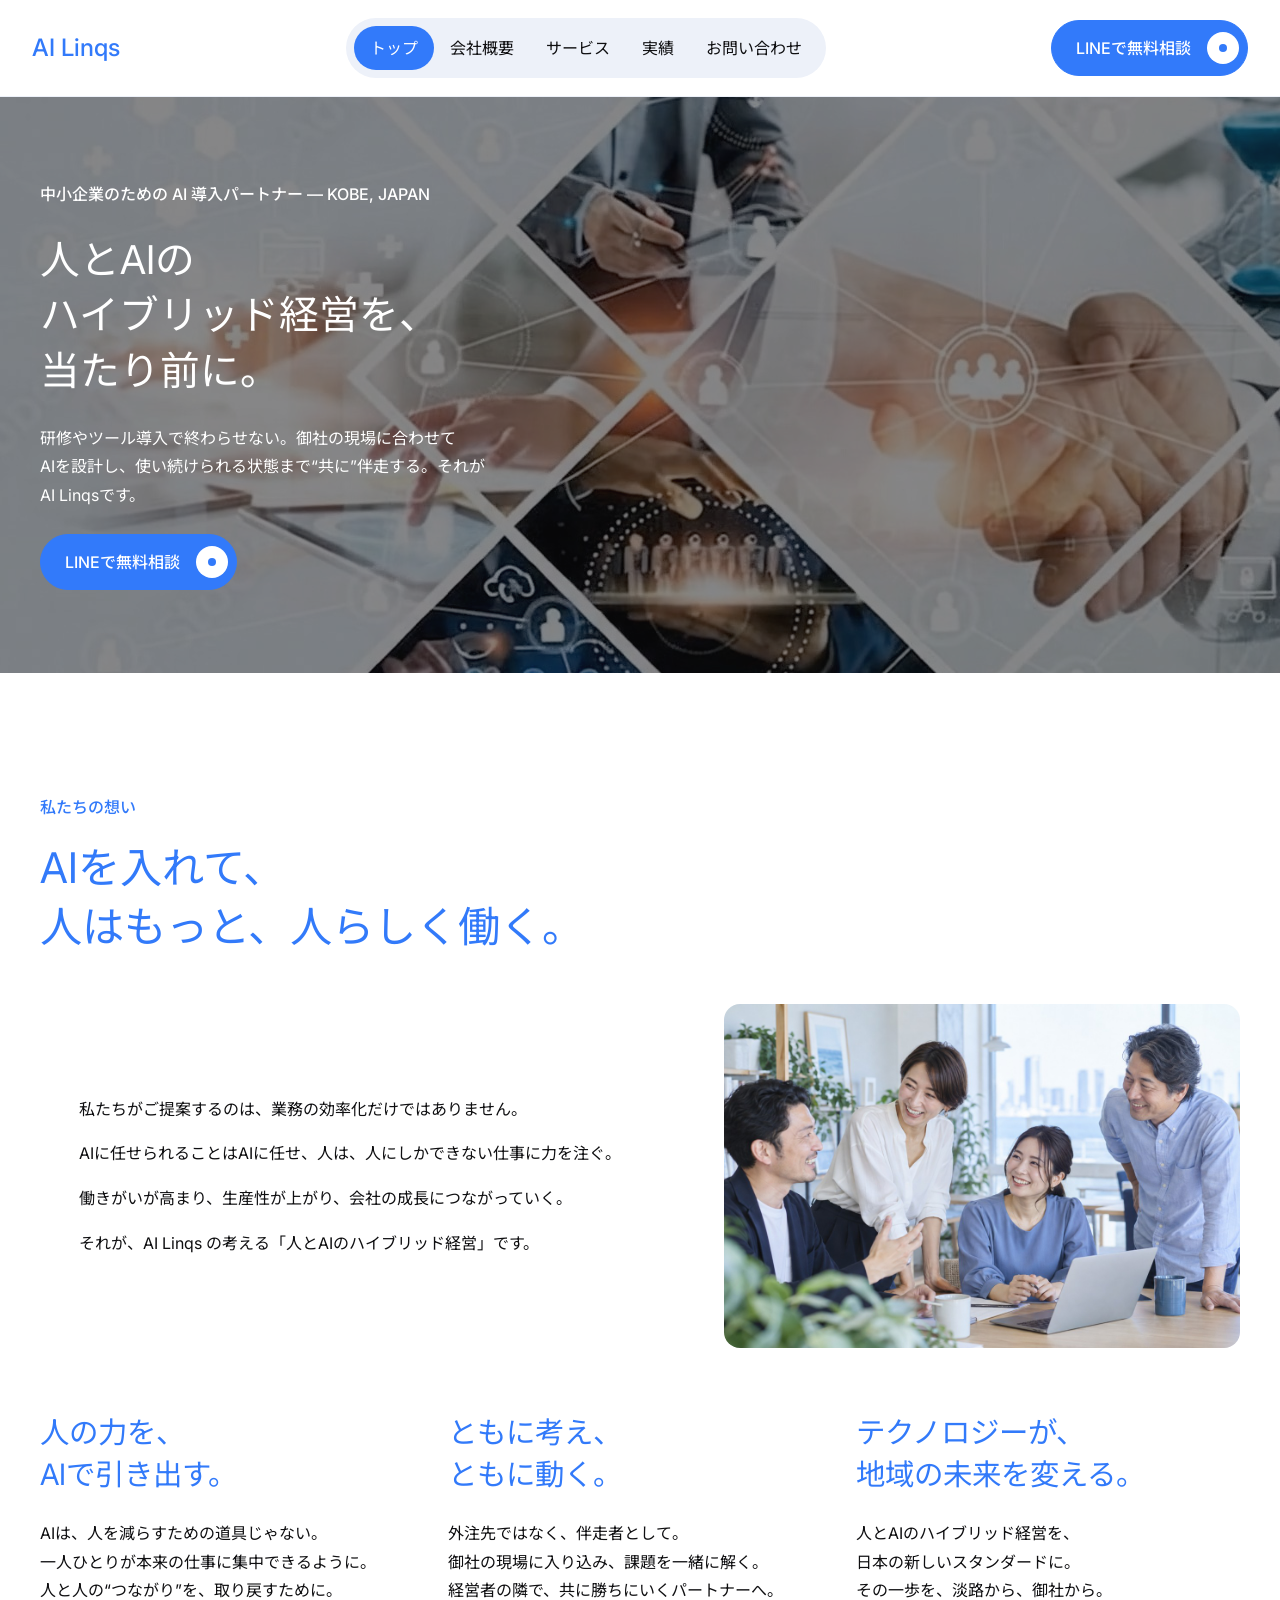
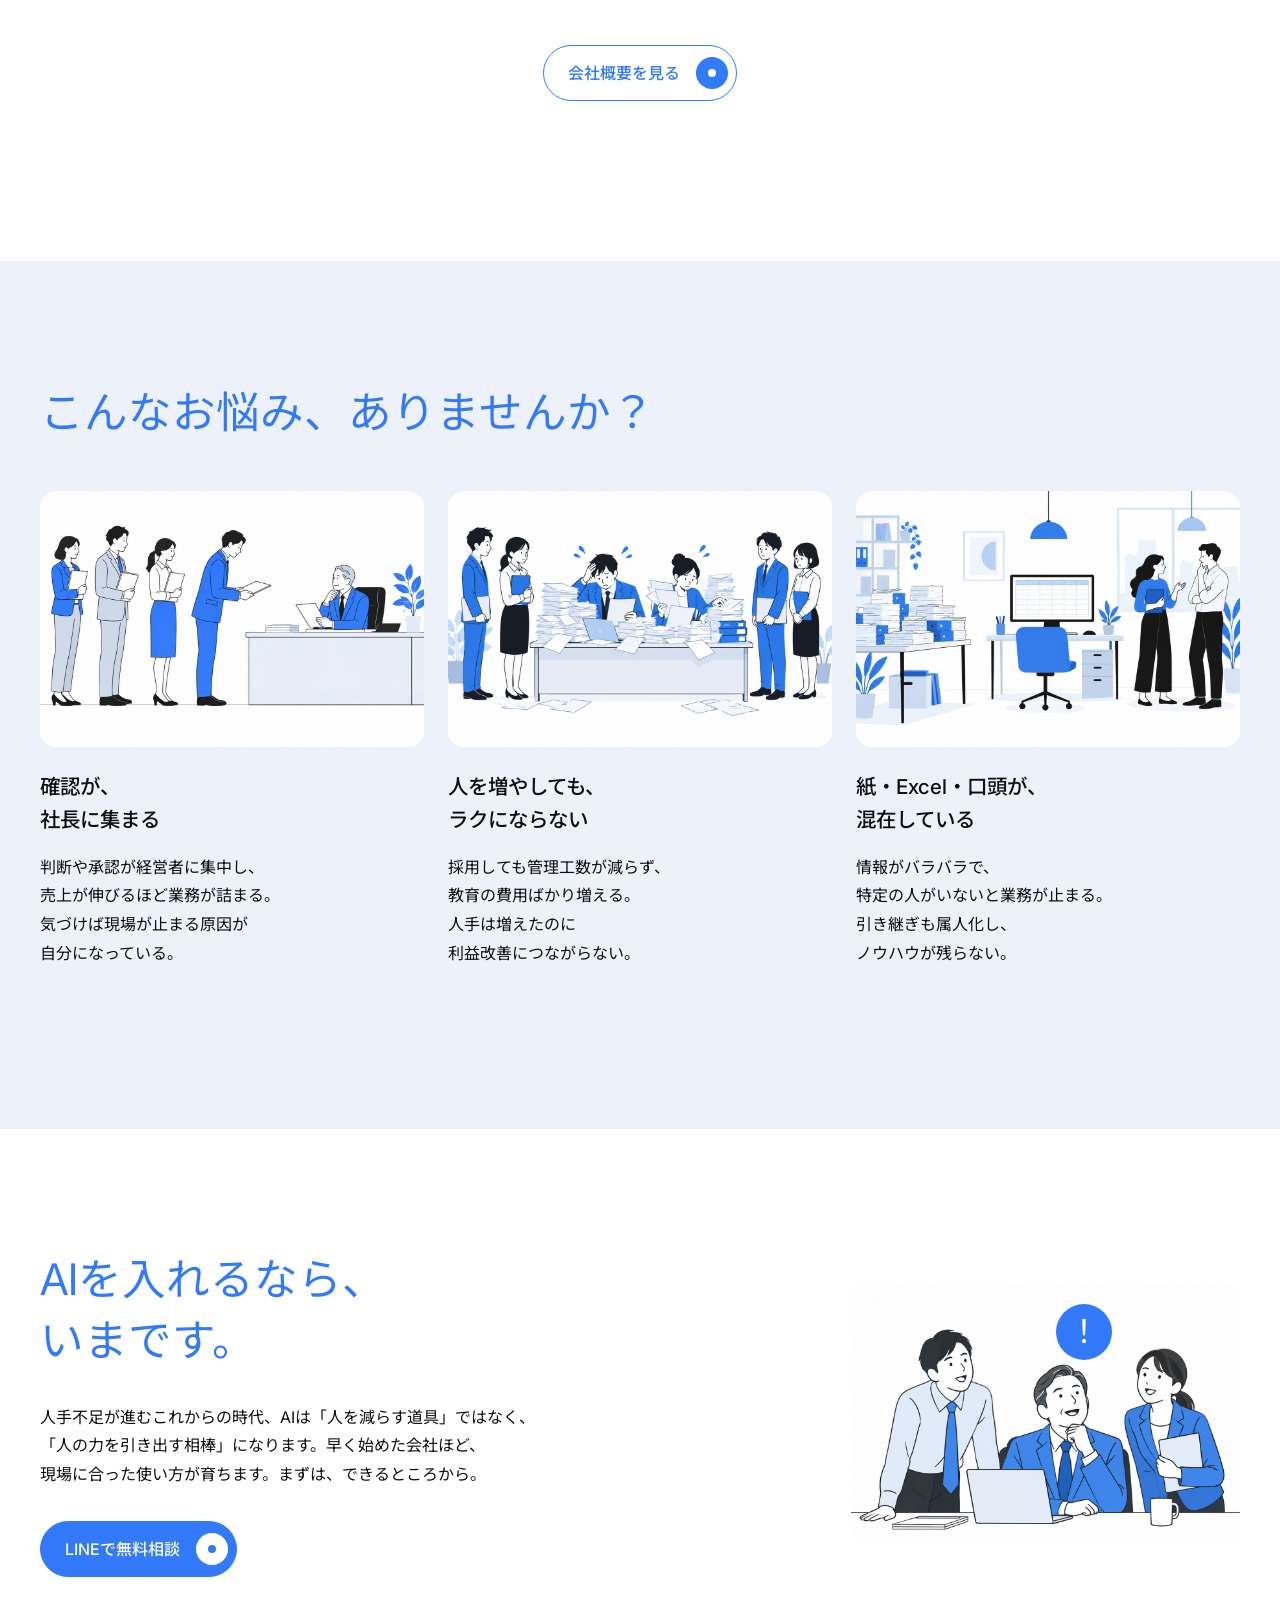
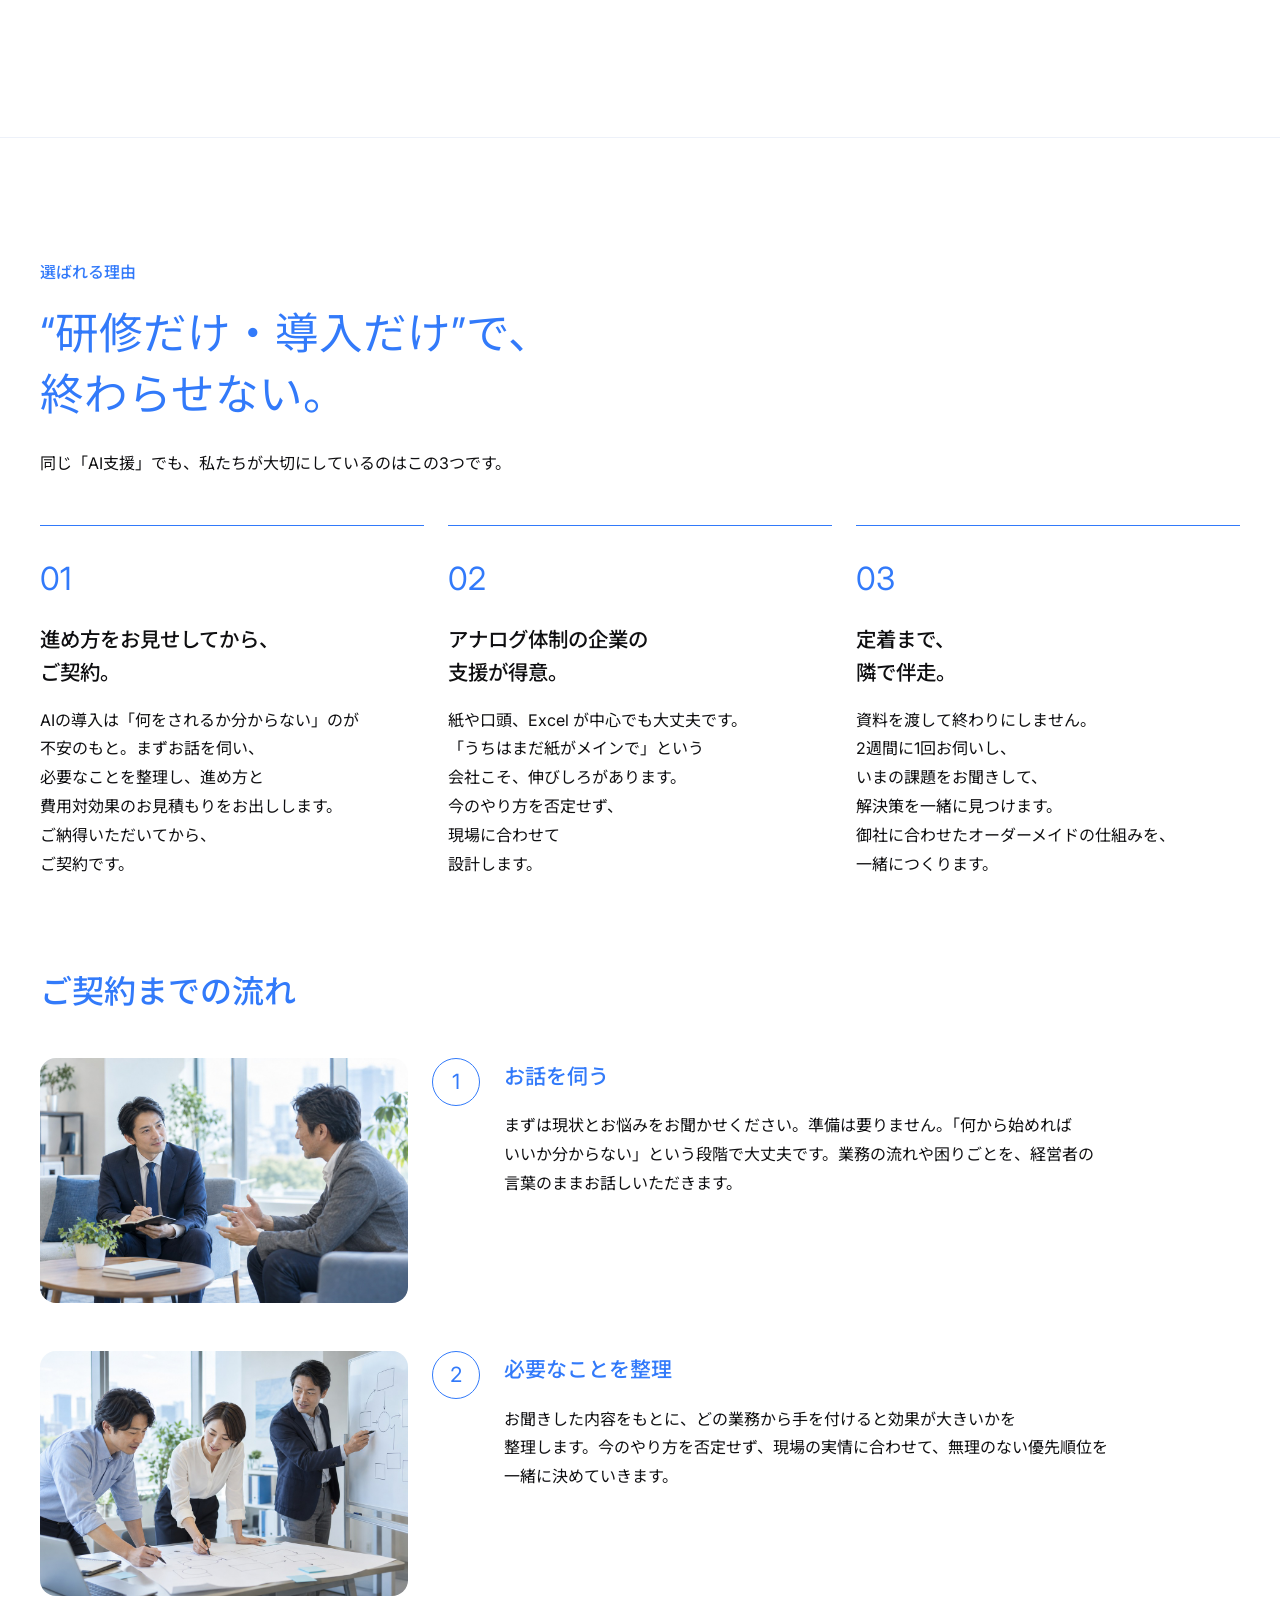
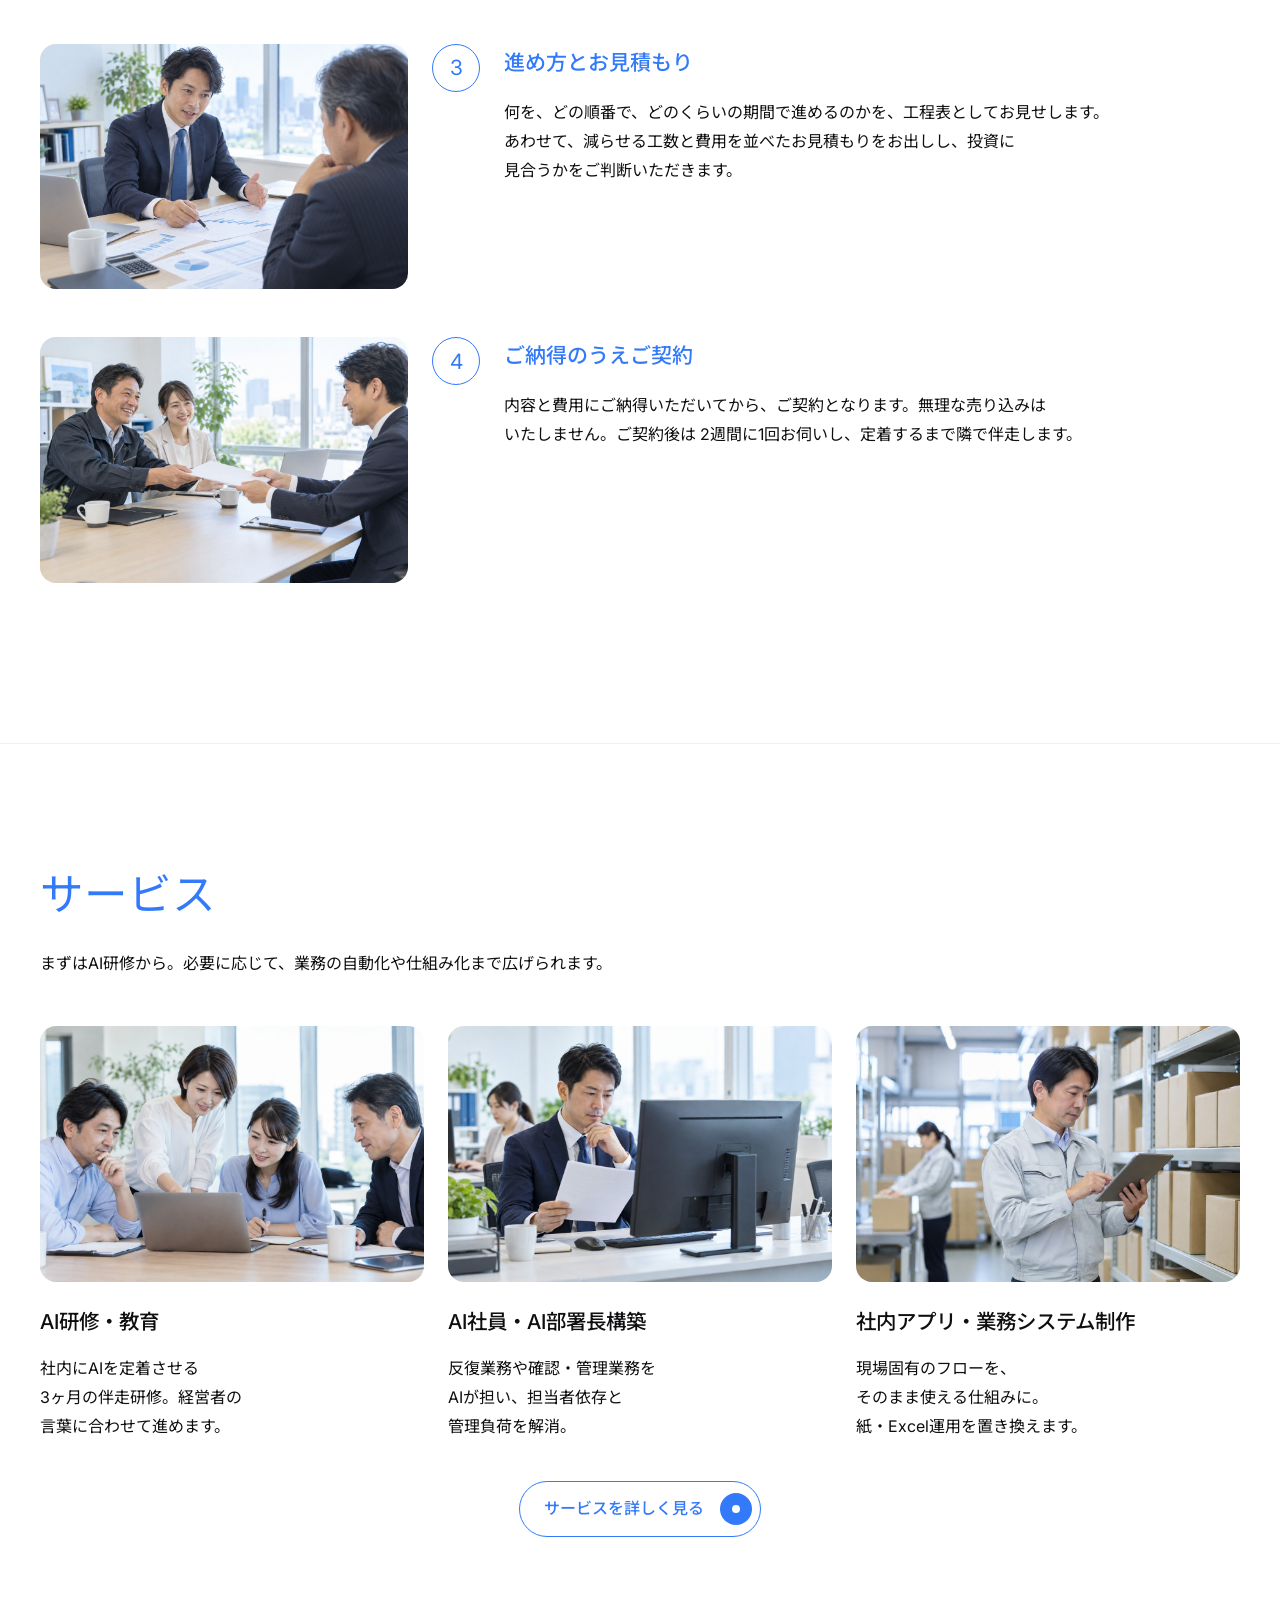
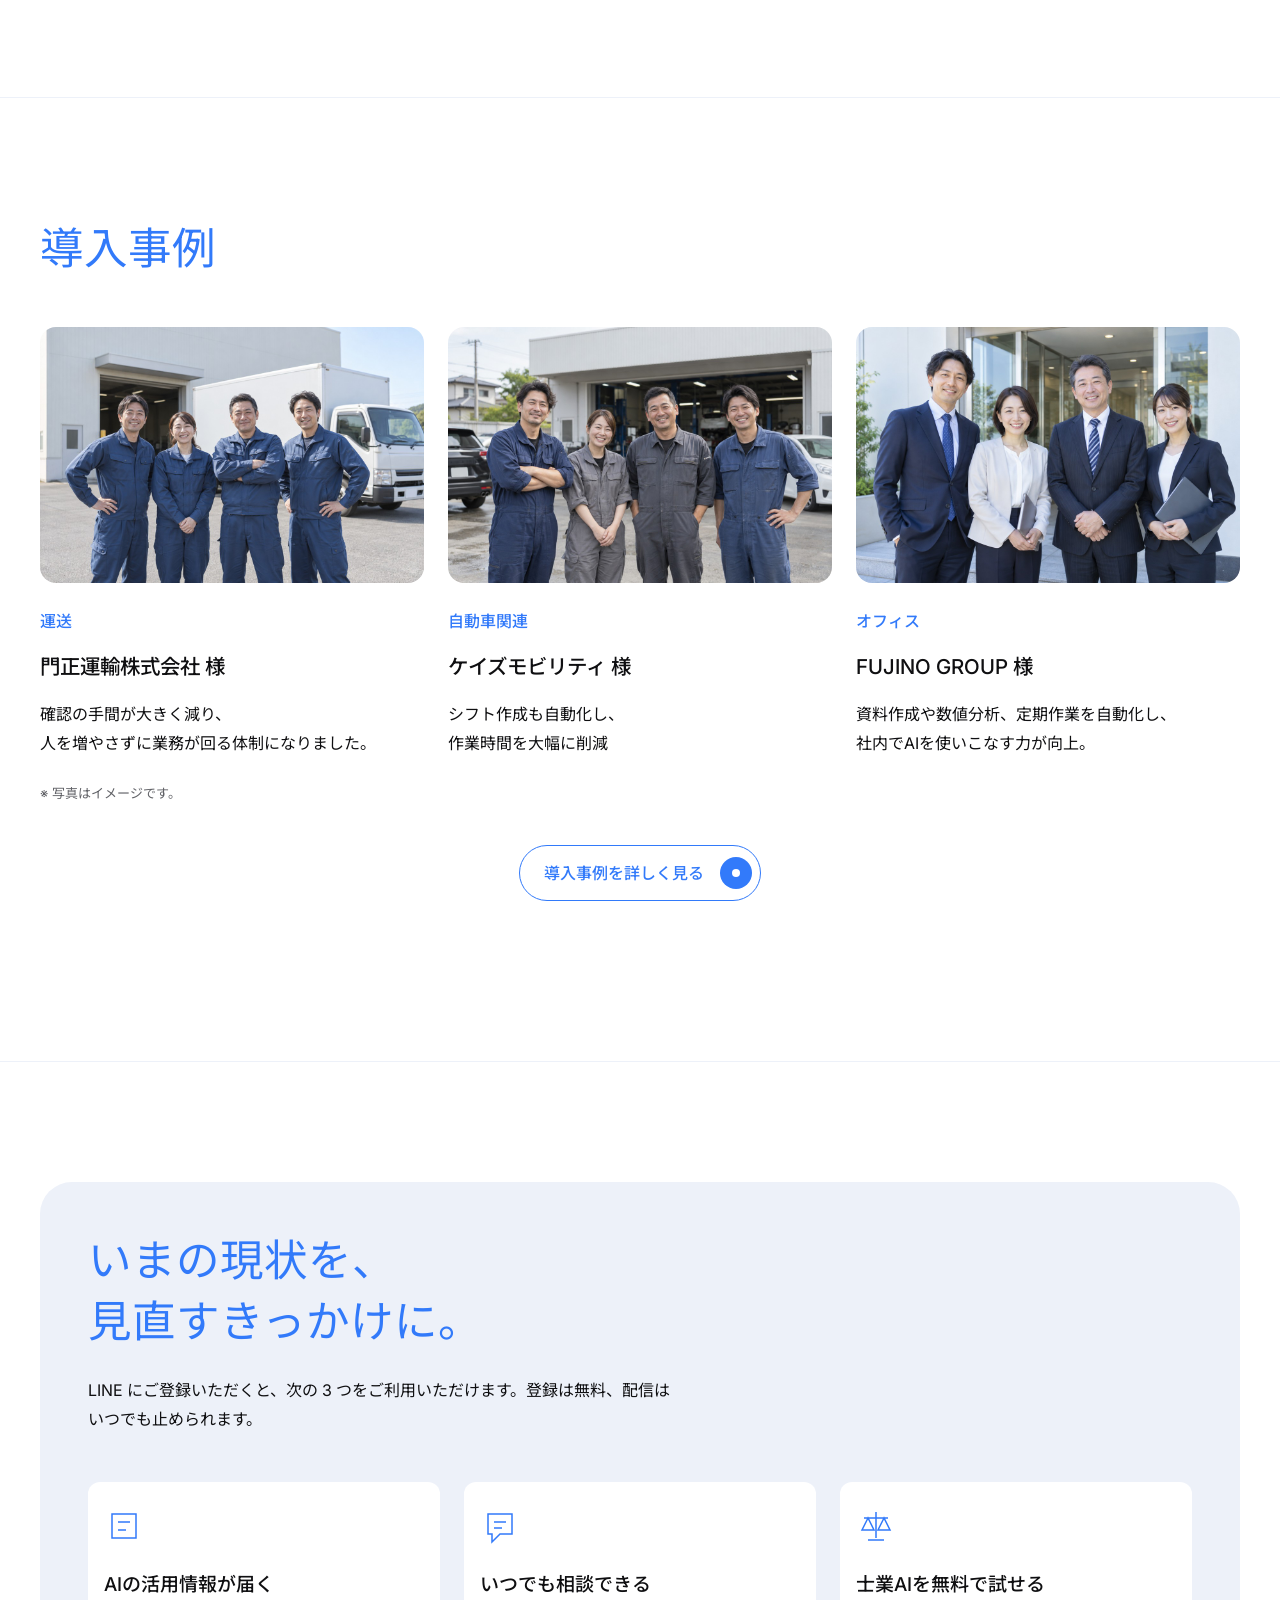
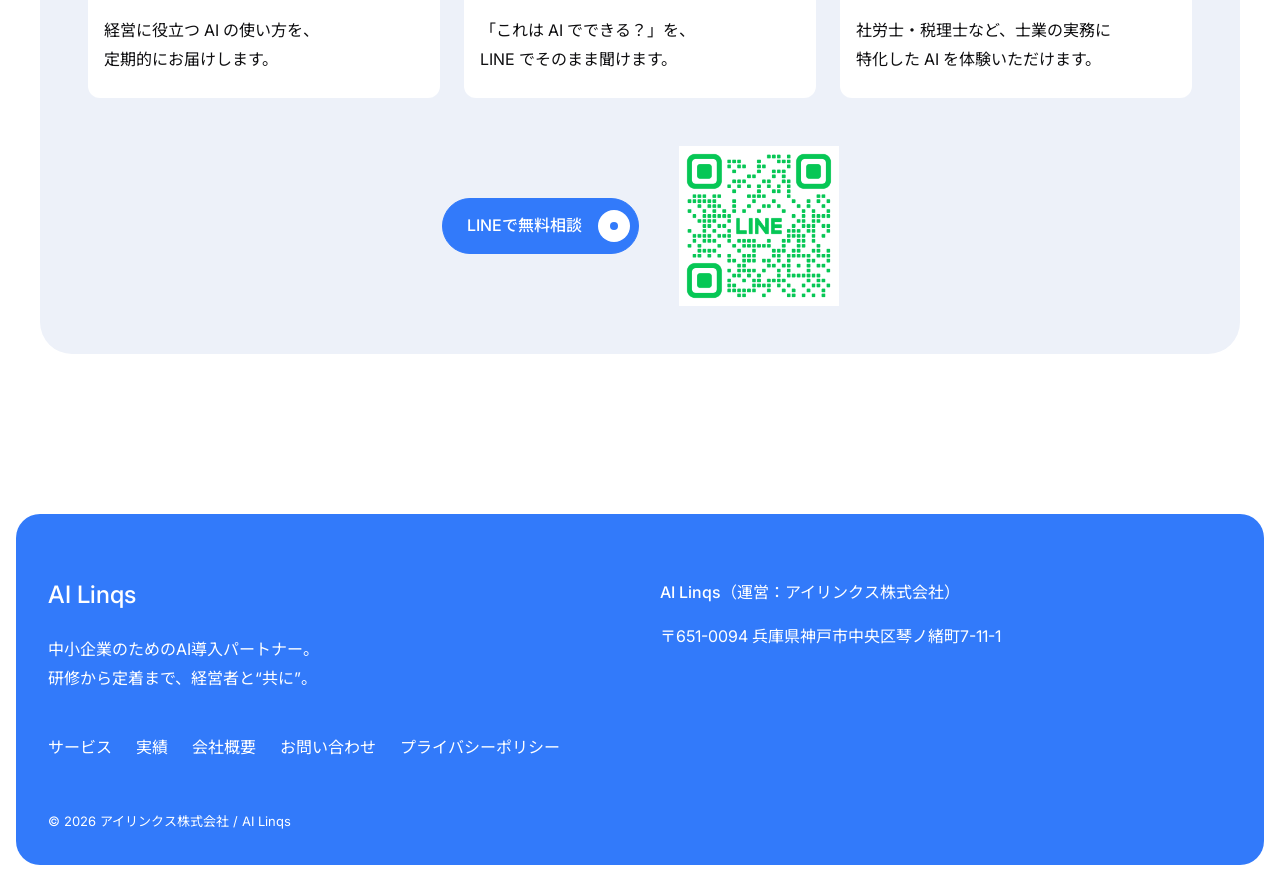
==== commit 8c66e3ca: "v3.2：画面への書き込みを反映 - ヒーローを動画に（無音・自動再生・繰り返し、読み込み前はポスター画像）。絵柄が変わっても読めるよう暗幕＋白文字 - 想い：流れの図と「つながり・伴走・未来」のラベ" ====
--- a/index.html
+++ b/index.html
@@ -1,5 +1,5 @@
 <!DOCTYPE html>
-<html lang="ja"><head><meta charset="UTF-8"><meta name="viewport" content="width=device-width, initial-scale=1"><meta name="robots" content="noindex,nofollow"><meta name="theme-color" content="#FFFFFF"><title>中小企業のためのAI導入パートナー｜AI Linqs</title><meta name="description" content="研修やツール導入で終わらせない。御社の現場に合わせてAIを設計し、使い続けられる状態まで“共に”伴走する。それがAI Linqsです。"><link rel="icon" sizes="32x32" href="assets/favicon-32.png"><link rel="icon" sizes="192x192" href="assets/favicon-192.png"><link rel="apple-touch-icon" sizes="180x180" href="assets/favicon-180.png"><link rel="preconnect" href="https://fonts.googleapis.com"><link rel="preconnect" href="https://fonts.gstatic.com" crossorigin><link href="https://fonts.googleapis.com/css2?family=Inter:wght@400;500;600&amp;family=Noto+Sans+JP:wght@400;500&amp;display=swap" rel="stylesheet"><link rel="stylesheet" href="css/style.css"><script src="js/main.js" defer></script></head><body><a class="skip" href="#main">本文へスキップ</a><header class="site-header"><div class="header-inner"><a class="logo" href="index.html">AI Linqs</a><nav class="pill-nav" aria-label="グローバルナビゲーション"><a href="index.html" class="is-active" aria-current="page">トップ</a><a href="about.html">会社概要</a><a href="service.html">サービス</a><a href="works.html">実績</a><a href="contact.html">お問い合わせ</a></nav><div class="header-end"><a class="btn" href="contact.html#contact" data-line-cta>LINEで無料相談<span class="btn-dot" aria-hidden="true"></span></a><button class="burger" id="burger" type="button" aria-label="メニューを開く" aria-expanded="false" aria-controls="spMenu"><span></span><span></span></button></div></div><nav class="sp-menu" id="spMenu" aria-label="スマートフォン用メニュー" hidden><a href="index.html" class="is-active" aria-current="page">トップ</a><a href="about.html">会社概要</a><a href="service.html">サービス</a><a href="works.html">実績</a><a href="contact.html">お問い合わせ</a><a class="btn" href="contact.html#contact" data-line-cta>LINEで無料相談<span class="btn-dot" aria-hidden="true"></span></a></nav><noscript><nav class="nojs-nav" aria-label="ページ一覧"><a href="index.html" class="is-active" aria-current="page">トップ</a><a href="about.html">会社概要</a><a href="service.html">サービス</a><a href="works.html">実績</a><a href="contact.html">お問い合わせ</a></nav></noscript></header><main id="main"><section id="hero" class="hero"><img class="hero-image" src="assets/key-visual.jpg" alt="" width="2048" height="679" fetchpriority="high"><div class="hero-inner"><div class="hero-copy"><p class="eyebrow">中小企業のための AI 導入パートナー — KOBE, JAPAN</p><h1><span class="phrase">人とAIの</span><br><span class="phrase">ハイブリッド経営を、</span><br><span class="phrase">当たり前に。</span></h1><p class="lead">研修やツール導入で終わらせない。御社の現場に合わせてAIを設計し、使い続けられる状態まで“共に”伴走する。それがAI Linqsです。</p><a class="btn" href="contact.html#contact" data-line-cta>LINEで無料相談<span class="btn-dot" aria-hidden="true"></span></a></div></div></section><section id="philosophy" class="section "><div class="container"><div class="section-head"><p class="eyebrow">私たちの想い</p><h2><span class="phrase">AIを入れて、</span><br><span class="phrase">人はもっと、人らしく働く。</span></h2></div><div class="philosophy-intro"><div class="prose"><p>私たちがご提案するのは、業務の効率化だけではありません。</p><p>AIに任せられることはAIに任せ、人は、人にしかできない仕事に力を注ぐ。</p><p>働きがいが高まり、生産性が上がり、会社の成長につながっていく。</p><p>それが、AI Linqs の考える「人とAIのハイブリッド経営」です。</p></div><img class="photo" src="assets/philosophy.jpg" alt="明るい職場で笑顔で話す社員たちのイメージ" width="1200" height="800" loading="lazy" decoding="async"></div><ol class="growth-flow"><li><span class="phrase">人らしい</span><br><span class="phrase">働き方</span></li><li><span class="phrase">社員の</span><br><span class="phrase">満足</span></li><li><span class="phrase">生産性の</span><br><span class="phrase">向上</span></li><li><span class="phrase">会社の</span><br><span class="phrase">成長</span></li></ol><div class="grid3 pillars"><article class="card pillar"><div class="card-body"><p class="eyebrow">つながり</p><h3><span class="phrase">人の力を、</span><br><span class="phrase">AIで引き出す。</span></h3><p class="card-copy"><span class="phrase">AIは、人を減らすための道具じゃない。</span><br><span class="phrase">一人ひとりが本来の仕事に集中できるように。</span><br><span class="phrase">人と人の“つながり”を、取り戻すために。</span></p></div></article><article class="card pillar"><div class="card-body"><p class="eyebrow">伴走</p><h3><span class="phrase">ともに考え、</span><br><span class="phrase">ともに動く。</span></h3><p class="card-copy"><span class="phrase">外注先ではなく、伴走者として。</span><br><span class="phrase">御社の現場に入り込み、課題を一緒に解く。</span><br><span class="phrase">経営者の隣で、共に勝ちにいくパートナーへ。</span></p></div></article><article class="card pillar"><div class="card-body"><p class="eyebrow">未来</p><h3><span class="phrase">テクノロジーが、</span><br><span class="phrase">地域の未来を変える。</span></h3><p class="card-copy"><span class="phrase">人とAIのハイブリッド経営を、</span><br><span class="phrase">日本の新しいスタンダードに。</span><br><span class="phrase">その一歩を、淡路から、御社から。</span></p></div></article></div><div class="actions"><a class="btn" href="about.html">会社概要を見る<span class="btn-dot" aria-hidden="true"></span></a></div></div></section><section id="issues" class="section surface-section"><div class="container"><div class="section-head"><h2>こんなお悩み、<span class="phrase">ありませんか？</span></h2><p class="lead">ひとつでも当てはまるなら、AIで変えられる余地があります。</p></div><div class="grid3 issue-cards"><article class="card "><img class="photo" src="assets/issue-01.jpg" alt="" width="1200" height="800" loading="lazy" decoding="async"><div class="card-body"><h3><span class="phrase">確認が、</span><br><span class="phrase">社長に集まる</span></h3><p class="card-copy"><span class="phrase">判断や承認が経営者に集中し、</span><br><span class="phrase">売上が伸びるほど業務が詰まる。</span><br><span class="phrase">気づけば現場が止まる原因が</span><br><span class="phrase">自分になっている。</span></p></div></article><article class="card "><img class="photo" src="assets/issue-02.jpg" alt="" width="1200" height="800" loading="lazy" decoding="async"><div class="card-body"><h3><span class="phrase">人を増やしても、</span><br><span class="phrase">ラクにならない</span></h3><p class="card-copy"><span class="phrase">採用しても管理工数が減らず、</span><br><span class="phrase">教育の費用ばかり増える。</span><br><span class="phrase">人手は増えたのに</span><br><span class="phrase">利益改善につながらない。</span></p></div></article><article class="card "><img class="photo" src="assets/issue-03.jpg" alt="" width="1200" height="800" loading="lazy" decoding="async"><div class="card-body"><h3><span class="phrase">紙・Excel・口頭が、</span><br><span class="phrase">混在している</span></h3><p class="card-copy"><span class="phrase">情報がバラバラで、</span><br><span class="phrase">特定の人がいないと業務が止まる。</span><br><span class="phrase">引き継ぎも属人化し、</span><br><span class="phrase">ノウハウが残らない。</span></p></div></article></div></div></section><section id="reasons" class="section "><div class="container"><div class="section-head"><p class="eyebrow">選ばれる理由</p><h2>“研修だけ・導入だけ”で、<br><span class="phrase">終わらせない。</span></h2><p class="lead">同じ「AI支援」でも、私たちが大切にしているのはこの3つです。</p></div><div class="grid3 reason-cards"><article class="card "><div class="card-body"><p class="eyebrow">01</p><h3><span class="phrase">進め方をお見せしてから、</span><br><span class="phrase">ご契約。</span></h3><p class="card-copy"><span class="phrase">AIの導入は「何をされるか分からない」のが</span><br><span class="phrase">不安のもと。まずお話を伺い、</span><br><span class="phrase">必要なことを整理し、進め方と</span><br><span class="phrase">費用対効果のお見積もりをお出しします。</span><br><span class="phrase">ご納得いただいてから、</span><br><span class="phrase">ご契約です。</span></p></div></article><article class="card "><div class="card-body"><p class="eyebrow">02</p><h3><span class="phrase">アナログ体制の企業の</span><br><span class="phrase">支援が得意。</span></h3><p class="card-copy"><span class="phrase">紙や口頭、Excel が中心でも大丈夫です。</span><br><span class="phrase">「うちはまだ紙がメインで」という</span><br><span class="phrase">会社こそ、伸びしろがあります。</span><br><span class="phrase">今のやり方を否定せず、</span><br><span class="phrase">現場に合わせて</span><br><span class="phrase">設計します。</span></p></div></article><article class="card "><div class="card-body"><p class="eyebrow">03</p><h3><span class="phrase">定着まで、</span><br><span class="phrase">隣で伴走。</span></h3><p class="card-copy"><span class="phrase">資料を渡して終わりにしません。</span><br><span class="phrase">2週間に1回お伺いし、</span><br><span class="phrase">いまの課題をお聞きして、</span><br><span class="phrase">解決策を一緒に見つけます。</span><br><span class="phrase">御社に合わせたオーダーメイドの仕組みを、</span><br><span class="phrase">一緒につくります。</span></p></div></article></div><div class="process-strip"><ol class="steps" tabindex="0" aria-label="進め方"><li><span class="step-number" aria-hidden="true">1</span><span>お話を伺う</span></li><li><span class="step-number" aria-hidden="true">2</span><span>必要なことを整理</span></li><li><span class="step-number" aria-hidden="true">3</span><span>進め方とお見積もり</span></li><li><span class="step-number" aria-hidden="true">4</span><span>ご納得のうえご契約</span></li></ol></div></div></section><section id="service" class="section "><div class="container"><div class="section-head"><h2>サービス</h2><p class="lead">まずはAI研修から。必要に応じて、業務の自動化や仕組み化まで広げられます。</p></div><div class="grid3 service-cards"><article class="card "><img class="photo" src="assets/service-training.jpg" width="1200" height="800" loading="lazy" decoding="async" alt=""><div class="card-body"><h3>AI研修・教育</h3><p class="card-copy"><span class="phrase">社内にAIを定着させる</span><br><span class="phrase">3ヶ月の伴走研修。経営者の</span><br><span class="phrase">言葉に合わせて進めます。</span></p></div></article><article class="card "><img class="photo" src="assets/service-aistaff.jpg" width="1200" height="800" loading="lazy" decoding="async" alt=""><div class="card-body"><h3>AI社員・AI部署長構築</h3><p class="card-copy"><span class="phrase">反復業務や確認・管理業務を</span><br><span class="phrase">AIが担い、担当者依存と</span><br><span class="phrase">管理負荷を解消。</span></p></div></article><article class="card "><img class="photo" src="assets/service-app.jpg" width="1200" height="800" loading="lazy" decoding="async" alt=""><div class="card-body"><h3>社内アプリ・業務システム制作</h3><p class="card-copy"><span class="phrase">現場固有のフローを、</span><br><span class="phrase">そのまま使える仕組みに。</span><br><span class="phrase">紙・Excel運用を置き換えます。</span></p></div></article></div><div class="actions"><a class="btn" href="service.html">サービスを詳しく見る<span class="btn-dot" aria-hidden="true"></span></a></div></div></section><section id="works" class="section "><div class="container"><div class="section-head"><h2>導入事例</h2></div><div class="grid3 case-cards"><article class="card "><img class="photo" src="assets/case-01.jpg" alt="" width="1200" height="800" loading="lazy" decoding="async"><div class="card-body"><p class="eyebrow">運送</p><h3>門正運輸株式会社 様</h3><p class="card-copy"><span class="phrase">確認の手間が大きく減り、</span><br><span class="phrase">人を増やさずに業務が回る体制になりました。</span></p></div></article><article class="card "><img class="photo" src="assets/case-02.jpg" alt="" width="1200" height="800" loading="lazy" decoding="async"><div class="card-body"><p class="eyebrow">自動車関連</p><h3>ケイズモビリティ 様</h3><p class="card-copy"><span class="phrase">シフト作成も自動化し、</span><br><span class="phrase">作業時間を大幅に削減</span></p></div></article><article class="card "><img class="photo" src="assets/case-03.jpg" alt="" width="1200" height="800" loading="lazy" decoding="async"><div class="card-body"><p class="eyebrow">オフィス</p><h3>FUJINO GROUP 様</h3><p class="card-copy"><span class="phrase">資料作成や数値分析、定期作業を自動化し、</span><br><span class="phrase">社内でAIを使いこなす力が向上。</span></p></div></article></div><p class="note">※ 写真はイメージです。</p><div class="actions"><a class="btn" href="works.html">導入事例を詳しく見る<span class="btn-dot" aria-hidden="true"></span></a></div></div></section><section id="line" class="section "><div class="container"><div class="line-frame"><div class="section-head"><h2>いまの現状を、<br><span class="phrase">見直すきっかけに。</span></h2><p class="lead">LINE にご登録いただくと、次の 3 つをご利用いただけます。登録は無料、配信はいつでも止められます。</p></div><div class="grid3 benefits"><article class="card "><svg class="line-icon" viewBox="0 0 40 40" aria-hidden="true"><path d="M8 8h24v24H8z M14 16h12 M14 24h8"/></svg><div class="card-body"><h3>AIの活用情報が届く</h3><p class="card-copy"><span class="phrase">経営に役立つ AI の使い方を、</span><br><span class="phrase">定期的にお届けします。</span></p></div></article><article class="card "><svg class="line-icon" viewBox="0 0 40 40" aria-hidden="true"><path d="M8 8h24v20H20l-8 8v-8H8z M14 16h12 M14 22h8"/></svg><div class="card-body"><h3>いつでも相談できる</h3><p class="card-copy"><span class="phrase">「これは AI でできる？」を、</span><br><span class="phrase">LINE でそのまま聞けます。</span></p></div></article><article class="card "><svg class="line-icon" viewBox="0 0 40 40" aria-hidden="true"><path d="M20 6v26 M8 12h24 M12 12l-6 12h12z M28 12l-6 12h12z M12 34h16"/></svg><div class="card-body"><h3>士業AIを無料で試せる</h3><p class="card-copy"><span class="phrase">社労士・税理士など、士業の実務に</span><br><span class="phrase">特化した AI を体験いただけます。</span></p></div></article></div><div class="line-action"><a class="btn" href="contact.html#contact" data-line-cta>LINEで無料相談<span class="btn-dot" aria-hidden="true"></span></a><img class="qr pc-only" src="assets/line-qr.png" alt="LINE友だち追加QRコード" width="160" height="160"></div></div></div></section></main><footer class="footer">
+<html lang="ja"><head><meta charset="UTF-8"><meta name="viewport" content="width=device-width, initial-scale=1"><meta name="robots" content="noindex,nofollow"><meta name="theme-color" content="#FFFFFF"><title>中小企業のためのAI導入パートナー｜AI Linqs</title><meta name="description" content="研修やツール導入で終わらせない。御社の現場に合わせてAIを設計し、使い続けられる状態まで“共に”伴走する。それがAI Linqsです。"><link rel="icon" sizes="32x32" href="assets/favicon-32.png"><link rel="icon" sizes="192x192" href="assets/favicon-192.png"><link rel="apple-touch-icon" sizes="180x180" href="assets/favicon-180.png"><link rel="preconnect" href="https://fonts.googleapis.com"><link rel="preconnect" href="https://fonts.gstatic.com" crossorigin><link href="https://fonts.googleapis.com/css2?family=Inter:wght@400;500;600&amp;family=Noto+Sans+JP:wght@400;500&amp;display=swap" rel="stylesheet"><link rel="stylesheet" href="css/style.css"><script src="js/main.js" defer></script></head><body><a class="skip" href="#main">本文へスキップ</a><header class="site-header"><div class="header-inner"><a class="logo" href="index.html">AI Linqs</a><nav class="pill-nav" aria-label="グローバルナビゲーション"><a href="index.html" class="is-active" aria-current="page">トップ</a><a href="about.html">会社概要</a><a href="service.html">サービス</a><a href="works.html">実績</a><a href="contact.html">お問い合わせ</a></nav><div class="header-end"><a class="btn" href="contact.html#contact" data-line-cta>LINEで無料相談<span class="btn-dot" aria-hidden="true"></span></a><button class="burger" id="burger" type="button" aria-label="メニューを開く" aria-expanded="false" aria-controls="spMenu"><span></span><span></span></button></div></div><nav class="sp-menu" id="spMenu" aria-label="スマートフォン用メニュー" hidden><a href="index.html" class="is-active" aria-current="page">トップ</a><a href="about.html">会社概要</a><a href="service.html">サービス</a><a href="works.html">実績</a><a href="contact.html">お問い合わせ</a><a class="btn" href="contact.html#contact" data-line-cta>LINEで無料相談<span class="btn-dot" aria-hidden="true"></span></a></nav><noscript><nav class="nojs-nav" aria-label="ページ一覧"><a href="index.html" class="is-active" aria-current="page">トップ</a><a href="about.html">会社概要</a><a href="service.html">サービス</a><a href="works.html">実績</a><a href="contact.html">お問い合わせ</a></nav></noscript></header><main id="main"><section id="hero" class="hero"><video class="hero-image" autoplay muted loop playsinline preload="metadata" poster="assets/hero-poster.jpg" aria-hidden="true"><source src="assets/hero.mp4" type="video/mp4"></video><div class="hero-inner"><div class="hero-copy"><p class="eyebrow">中小企業のための AI 導入パートナー — KOBE, JAPAN</p><h1><span class="phrase">人とAIの</span><br><span class="phrase">ハイブリッド経営を、</span><br><span class="phrase">当たり前に。</span></h1><p class="lead">研修やツール導入で終わらせない。御社の現場に合わせてAIを設計し、使い続けられる状態まで“共に”伴走する。それがAI Linqsです。</p><a class="btn" href="contact.html#contact" data-line-cta>LINEで無料相談<span class="btn-dot" aria-hidden="true"></span></a></div></div></section><section id="philosophy" class="section "><div class="container"><div class="section-head"><p class="eyebrow">私たちの想い</p><h2><span class="phrase">AIを入れて、</span><br><span class="phrase">人はもっと、人らしく働く。</span></h2></div><div class="philosophy-intro"><div class="prose"><p>私たちがご提案するのは、業務の効率化だけではありません。</p><p>AIに任せられることはAIに任せ、人は、人にしかできない仕事に力を注ぐ。</p><p>働きがいが高まり、生産性が上がり、会社の成長につながっていく。</p><p>それが、AI Linqs の考える「人とAIのハイブリッド経営」です。</p></div><img class="photo" src="assets/philosophy.jpg" alt="明るい職場で笑顔で話す社員たちのイメージ" width="1200" height="800" loading="lazy" decoding="async"></div><div class="grid3 pillars"><article class="card pillar"><div class="card-body"><h3><span class="phrase">人の力を、</span><br><span class="phrase">AIで引き出す。</span></h3><p class="card-copy"><span class="phrase">AIは、人を減らすための道具じゃない。</span><br><span class="phrase">一人ひとりが本来の仕事に集中できるように。</span><br><span class="phrase">人と人の“つながり”を、取り戻すために。</span></p></div></article><article class="card pillar"><div class="card-body"><h3><span class="phrase">ともに考え、</span><br><span class="phrase">ともに動く。</span></h3><p class="card-copy"><span class="phrase">外注先ではなく、伴走者として。</span><br><span class="phrase">御社の現場に入り込み、課題を一緒に解く。</span><br><span class="phrase">経営者の隣で、共に勝ちにいくパートナーへ。</span></p></div></article><article class="card pillar"><div class="card-body"><h3><span class="phrase">テクノロジーが、</span><br><span class="phrase">地域の未来を変える。</span></h3><p class="card-copy"><span class="phrase">人とAIのハイブリッド経営を、</span><br><span class="phrase">日本の新しいスタンダードに。</span><br><span class="phrase">その一歩を、淡路から、御社から。</span></p></div></article></div><div class="actions"><a class="btn" href="about.html">会社概要を見る<span class="btn-dot" aria-hidden="true"></span></a></div></div></section><section id="issues" class="section surface-section"><div class="container"><div class="section-head"><h2>こんなお悩み、<span class="phrase">ありませんか？</span></h2></div><div class="grid3 issue-cards"><article class="card "><img class="photo" src="assets/issue-01.jpg" alt="" width="1200" height="800" loading="lazy" decoding="async"><div class="card-body"><h3><span class="phrase">確認が、</span><br><span class="phrase">社長に集まる</span></h3><p class="card-copy"><span class="phrase">判断や承認が経営者に集中し、</span><br><span class="phrase">売上が伸びるほど業務が詰まる。</span><br><span class="phrase">気づけば現場が止まる原因が</span><br><span class="phrase">自分になっている。</span></p></div></article><article class="card "><img class="photo" src="assets/issue-02.jpg" alt="" width="1200" height="800" loading="lazy" decoding="async"><div class="card-body"><h3><span class="phrase">人を増やしても、</span><br><span class="phrase">ラクにならない</span></h3><p class="card-copy"><span class="phrase">採用しても管理工数が減らず、</span><br><span class="phrase">教育の費用ばかり増える。</span><br><span class="phrase">人手は増えたのに</span><br><span class="phrase">利益改善につながらない。</span></p></div></article><article class="card "><img class="photo" src="assets/issue-03.jpg" alt="" width="1200" height="800" loading="lazy" decoding="async"><div class="card-body"><h3><span class="phrase">紙・Excel・口頭が、</span><br><span class="phrase">混在している</span></h3><p class="card-copy"><span class="phrase">情報がバラバラで、</span><br><span class="phrase">特定の人がいないと業務が止まる。</span><br><span class="phrase">引き継ぎも属人化し、</span><br><span class="phrase">ノウハウが残らない。</span></p></div></article></div></div></section><section id="timing" class="section "><div class="container"><div class="timing-layout"><div class="timing-copy"><div class="section-head"><h2>AIを入れるなら、<br>いまです。</h2></div><p class="timing-body"><span class="phrase">人手不足が進むこれからの時代、AIは「人を減らす道具」ではなく、</span><br><span class="phrase">「人の力を引き出す相棒」になります。早く始めた会社ほど、</span><br><span class="phrase">現場に合った使い方が育ちます。まずは、できるところから。</span></p><div class="actions"><a class="btn" href="contact.html#contact" data-line-cta>LINEで無料相談<span class="btn-dot" aria-hidden="true"></span></a></div></div><div class="timing-visual"><img class="photo" src="assets/timing.jpg" alt="机の前でひらめいた表情で顔を上げる経営者と、隣の社員" width="1200" height="800" loading="lazy" decoding="async"><span class="timing-mark" aria-hidden="true">！</span></div></div></div></section><section id="reasons" class="section "><div class="container"><div class="section-head"><p class="eyebrow">選ばれる理由</p><h2>“研修だけ・導入だけ”で、<br><span class="phrase">終わらせない。</span></h2><p class="lead">同じ「AI支援」でも、私たちが大切にしているのはこの3つです。</p></div><div class="grid3 reason-cards"><article class="card "><div class="card-body"><p class="eyebrow">01</p><h3><span class="phrase">進め方をお見せしてから、</span><br><span class="phrase">ご契約。</span></h3><p class="card-copy"><span class="phrase">AIの導入は「何をされるか分からない」のが</span><br><span class="phrase">不安のもと。まずお話を伺い、</span><br><span class="phrase">必要なことを整理し、進め方と</span><br><span class="phrase">費用対効果のお見積もりをお出しします。</span><br><span class="phrase">ご納得いただいてから、</span><br><span class="phrase">ご契約です。</span></p></div></article><article class="card "><div class="card-body"><p class="eyebrow">02</p><h3><span class="phrase">アナログ体制の企業の</span><br><span class="phrase">支援が得意。</span></h3><p class="card-copy"><span class="phrase">紙や口頭、Excel が中心でも大丈夫です。</span><br><span class="phrase">「うちはまだ紙がメインで」という</span><br><span class="phrase">会社こそ、伸びしろがあります。</span><br><span class="phrase">今のやり方を否定せず、</span><br><span class="phrase">現場に合わせて</span><br><span class="phrase">設計します。</span></p></div></article><article class="card "><div class="card-body"><p class="eyebrow">03</p><h3><span class="phrase">定着まで、</span><br><span class="phrase">隣で伴走。</span></h3><p class="card-copy"><span class="phrase">資料を渡して終わりにしません。</span><br><span class="phrase">2週間に1回お伺いし、</span><br><span class="phrase">いまの課題をお聞きして、</span><br><span class="phrase">解決策を一緒に見つけます。</span><br><span class="phrase">御社に合わせたオーダーメイドの仕組みを、</span><br><span class="phrase">一緒につくります。</span></p></div></article></div><div class="contract-flow"><h3>ご契約までの流れ</h3><ol class="contract-steps"><li><img class="photo" src="assets/step-01.jpg" alt="応接スペースで経営者の話を聞く担当者" width="1200" height="800" loading="lazy" decoding="async"><span class="step-number" aria-hidden="true">1</span><div class="contract-copy"><h4>お話を伺う</h4><p>まずは現状とお悩みをお聞かせください。準備は要りません。「何から始めればいいか分からない」という段階で大丈夫です。業務の流れや困りごとを、経営者の言葉のままお話しいただきます。</p></div></li><li><img class="photo" src="assets/step-02.jpg" alt="業務の流れを紙とホワイトボードで整理する社員たち" width="1200" height="800" loading="lazy" decoding="async"><span class="step-number" aria-hidden="true">2</span><div class="contract-copy"><h4>必要なことを整理</h4><p>お聞きした内容をもとに、どの業務から手を付けると効果が大きいかを整理します。今のやり方を否定せず、現場の実情に合わせて、無理のない優先順位を一緒に決めていきます。</p></div></li><li><img class="photo" src="assets/step-03.jpg" alt="机に広げた工程表と見積もりを説明する担当者" width="1200" height="800" loading="lazy" decoding="async"><span class="step-number" aria-hidden="true">3</span><div class="contract-copy"><h4>進め方とお見積もり</h4><p>何を、どの順番で、どのくらいの期間で進めるのかを、工程表としてお見せします。あわせて、減らせる工数と費用を並べたお見積もりをお出しし、投資に見合うかをご判断いただきます。</p></div></li><li><img class="photo" src="assets/step-04.jpg" alt="笑顔で契約書類を交わす経営者と担当者" width="1200" height="800" loading="lazy" decoding="async"><span class="step-number" aria-hidden="true">4</span><div class="contract-copy"><h4>ご納得のうえご契約</h4><p>内容と費用にご納得いただいてから、ご契約となります。無理な売り込みはいたしません。ご契約後は 2週間に1回お伺いし、定着するまで隣で伴走します。</p></div></li></ol></div></div></section><section id="service" class="section "><div class="container"><div class="section-head"><h2>サービス</h2><p class="lead">まずはAI研修から。必要に応じて、業務の自動化や仕組み化まで広げられます。</p></div><div class="grid3 service-cards"><article class="card "><img class="photo" src="assets/service-training.jpg" width="1200" height="800" loading="lazy" decoding="async" alt=""><div class="card-body"><h3>AI研修・教育</h3><p class="card-copy"><span class="phrase">社内にAIを定着させる</span><br><span class="phrase">3ヶ月の伴走研修。経営者の</span><br><span class="phrase">言葉に合わせて進めます。</span></p></div></article><article class="card "><img class="photo" src="assets/service-aistaff.jpg" width="1200" height="800" loading="lazy" decoding="async" alt=""><div class="card-body"><h3>AI社員・AI部署長構築</h3><p class="card-copy"><span class="phrase">反復業務や確認・管理業務を</span><br><span class="phrase">AIが担い、担当者依存と</span><br><span class="phrase">管理負荷を解消。</span></p></div></article><article class="card "><img class="photo" src="assets/service-app.jpg" width="1200" height="800" loading="lazy" decoding="async" alt=""><div class="card-body"><h3>社内アプリ・業務システム制作</h3><p class="card-copy"><span class="phrase">現場固有のフローを、</span><br><span class="phrase">そのまま使える仕組みに。</span><br><span class="phrase">紙・Excel運用を置き換えます。</span></p></div></article></div><div class="actions"><a class="btn" href="service.html">サービスを詳しく見る<span class="btn-dot" aria-hidden="true"></span></a></div></div></section><section id="works" class="section "><div class="container"><div class="section-head"><h2>導入事例</h2></div><div class="grid3 case-cards"><article class="card "><img class="photo" src="assets/case-01.jpg" alt="" width="1200" height="800" loading="lazy" decoding="async"><div class="card-body"><p class="eyebrow">運送</p><h3>門正運輸株式会社 様</h3><p class="card-copy"><span class="phrase">確認の手間が大きく減り、</span><br><span class="phrase">人を増やさずに業務が回る体制になりました。</span></p></div></article><article class="card "><img class="photo" src="assets/case-02.jpg" alt="" width="1200" height="800" loading="lazy" decoding="async"><div class="card-body"><p class="eyebrow">自動車関連</p><h3>ケイズモビリティ 様</h3><p class="card-copy"><span class="phrase">シフト作成も自動化し、</span><br><span class="phrase">作業時間を大幅に削減</span></p></div></article><article class="card "><img class="photo" src="assets/case-03.jpg" alt="" width="1200" height="800" loading="lazy" decoding="async"><div class="card-body"><p class="eyebrow">オフィス</p><h3>FUJINO GROUP 様</h3><p class="card-copy"><span class="phrase">資料作成や数値分析、定期作業を自動化し、</span><br><span class="phrase">社内でAIを使いこなす力が向上。</span></p></div></article></div><p class="note">※ 写真はイメージです。</p><div class="actions"><a class="btn" href="works.html">導入事例を詳しく見る<span class="btn-dot" aria-hidden="true"></span></a></div></div></section><section id="line" class="section "><div class="container"><div class="line-frame"><div class="section-head"><h2>いまの現状を、<br><span class="phrase">見直すきっかけに。</span></h2><p class="lead">LINE にご登録いただくと、次の 3 つをご利用いただけます。登録は無料、配信はいつでも止められます。</p></div><div class="grid3 benefits"><article class="card "><svg class="line-icon" viewBox="0 0 40 40" aria-hidden="true"><path d="M8 8h24v24H8z M14 16h12 M14 24h8"/></svg><div class="card-body"><h3>AIの活用情報が届く</h3><p class="card-copy"><span class="phrase">経営に役立つ AI の使い方を、</span><br><span class="phrase">定期的にお届けします。</span></p></div></article><article class="card "><svg class="line-icon" viewBox="0 0 40 40" aria-hidden="true"><path d="M8 8h24v20H20l-8 8v-8H8z M14 16h12 M14 22h8"/></svg><div class="card-body"><h3>いつでも相談できる</h3><p class="card-copy"><span class="phrase">「これは AI でできる？」を、</span><br><span class="phrase">LINE でそのまま聞けます。</span></p></div></article><article class="card "><svg class="line-icon" viewBox="0 0 40 40" aria-hidden="true"><path d="M20 6v26 M8 12h24 M12 12l-6 12h12z M28 12l-6 12h12z M12 34h16"/></svg><div class="card-body"><h3>士業AIを無料で試せる</h3><p class="card-copy"><span class="phrase">社労士・税理士など、士業の実務に</span><br><span class="phrase">特化した AI を体験いただけます。</span></p></div></article></div><div class="line-action"><a class="btn" href="contact.html#contact" data-line-cta>LINEで無料相談<span class="btn-dot" aria-hidden="true"></span></a><img class="qr pc-only" src="assets/line-qr.png" alt="LINE友だち追加QRコード" width="160" height="160"></div></div></div></section></main><footer class="footer">
   <div class="container">
     <div class="footer__grid">
       <div>
--- a/css/style.css
+++ b/css/style.css
@@ -1,4 +1,4 @@
-/* AI Linqs v3.1 — six colors, no shadows or gradients, 8px spacing. */
+/* AI Linqs v3.2 — six colors, no shadows or gradients, 8px spacing. */
 :root {
   --white: #FFFFFF;
   --surface: #EDF1F9;
@@ -77,12 +77,12 @@
 .skip:focus { top: 16px; }
 /* Full-bleed hero has no frame, padding or border radius. */
 .hero { position: relative; }
-/* 写真は 3:1。左の白い部分に文字を載せるので、左端を基準に切り出す */
+/* 16:9 video retains the existing crop and left alignment. */
 .hero-image { display: block; width: 100%; height: clamp(520px, 45vw, 760px); object-fit: cover; object-position: left center; }
 .hero-inner { position: absolute; inset: 0; width: calc(100% - 64px); max-width: 1200px; margin: auto; display: flex; align-items: center; }
-.hero-copy { width: 600px; max-width: 46%; padding: 48px 0; }
+.hero-copy { width: 40%; max-width: 40%; padding: 48px 0; }
 .hero-copy > * + * { margin-top: 24px; }
-.hero-copy h1 { font-size: clamp(30px, 3.1vw, 48px); white-space: nowrap; }
+.hero-copy h1 { font-size: clamp(30px, 2.6vw, 40px); white-space: nowrap; }
 .hero-copy .eyebrow { max-width: 32em; font-size: 16px; color: var(--ink); }
 .hero-copy .lead { max-width: 30em; }
 .page-band { padding: 80px 0; background: var(--surface); }
@@ -91,17 +91,12 @@
 #philosophy > .container > .section-head h2 { font-size: clamp(24px, 3.3vw, 48px); }
 .philosophy-intro { display: grid; grid-template-columns: 1.2fr 1fr; align-items: center; gap: 64px; }
 .philosophy-intro .photo { max-height: 360px; }
-.growth-flow { display: grid; grid-template-columns: repeat(4,minmax(0,1fr)); list-style: none; padding: 0; margin: 64px 0; gap: 24px; }
-.growth-flow li { position: relative; margin: 0; padding: 24px 8px; text-align: center; color: var(--blue); font-size: 21px; border-block: 1px solid var(--surface); }
-.growth-flow li + li::before { content: "→"; position: absolute; top: 50%; left: -24px; width: 24px; transform: translateY(-50%); }
 .pillar { padding: 0; }
 .pillar h3 { font-size: clamp(28px, 2.3vw, 32px); font-weight: 400; color: var(--blue); line-height: 1.4; }
-.pillar .eyebrow { margin-bottom: 8px; }
 .pillars .card-body { gap: 24px; }
 .issue-cards .card-body { padding: 0; }
 .reason-cards .card { border-top: 1px solid var(--blue); padding: 24px 0; }
 .reason-cards .eyebrow { font-size: 32px; font-weight: 400; }
-.process-strip { margin-top: 64px; }
 .steps { display: grid; grid-template-columns: repeat(4,minmax(0,1fr)); align-items: stretch; list-style: none; padding: 0; gap: 24px; }
 .steps li { position: relative; margin: 0; min-width: 0; display: flex; flex-direction: column; gap: 16px; font-size: 16px; }
 .steps li::before { content: ""; position: absolute; top: 24px; left: 0; right: -24px; height: 1px; background: var(--blue); }
@@ -261,10 +256,6 @@
   .page-band h1 { font-size: 32px; }
   #philosophy > .container > .section-head h2 { font-size: clamp(20px, 6.3vw, 32px); }
   .pillar h3 { font-size: clamp(24px, 7.2vw, 32px); }
-  .growth-flow { gap: 16px; margin: 48px 0; }
-  .growth-flow li { font-size: 16px; padding: 16px 0; }
-  .growth-flow li + li::before { left: -16px; width: 16px; }
-  .growth-flow .phrase { white-space: nowrap; }
   .steps { gap: 8px; }
   .steps li { font-size: 16px; }
   .steps li::before { right: -8px; }
@@ -318,3 +309,49 @@
   .steps .phrase { display: inline-block; }
   .steps br { display: initial; }
 }
+
+/* v3.2: timing illustration and vertical contract sequence. */
+.pillars { margin-top: 64px; }
+.timing-layout { display: grid; grid-template-columns: minmax(0,2fr) minmax(0,1fr); align-items: center; gap: 32px; }
+.timing-copy { min-width: 0; }
+.timing-copy .section-head { margin-bottom: 32px; }
+.timing-body { max-width: 38em; }
+.timing-copy .actions { justify-content: flex-start; margin-top: 32px; }
+.timing-visual { position: relative; min-width: 0; }
+.timing-mark { position: absolute; top: 8%; left: 60%; transform: translateX(-50%); display: grid; place-items: center; width: 56px; height: 56px; border-radius: 9999px; background: var(--blue); color: var(--white); font-size: 32px; line-height: 1; }
+.timing-visual .photo { transition: opacity .8s ease, transform .8s ease; }
+.timing-mark { transition: opacity .4s ease .4s, transform .4s ease .4s; }
+.timing-visual.is-pending .photo { opacity: 0; transform: translateY(24px); }
+.timing-visual.is-pending .timing-mark { opacity: 0; transform: translateX(-50%) scale(.6); }
+.contract-flow { margin-top: 64px; }
+.contract-flow > h3 { color: var(--blue); font-size: 32px; margin-bottom: 40px; }
+.contract-steps { display: grid; gap: 48px; list-style: none; padding: 0; }
+.contract-steps li { display: grid; grid-template-columns: minmax(0,1fr) 48px minmax(0,2fr); gap: 24px; align-items: start; margin: 0; }
+.contract-copy { min-width: 0; }
+.contract-copy h4 { color: var(--blue); font-size: 21px; margin-bottom: 16px; }
+@media (max-width: 1199px) {
+  .timing-layout { grid-template-columns: minmax(0,1fr); max-width: 608px; margin-inline: auto; gap: 40px; }
+  .timing-visual { grid-row: 1; width: 100%; max-width: 480px; margin-inline: auto; }
+  .contract-steps li { grid-template-columns: minmax(0,1fr) 48px minmax(0,1.5fr); }
+}
+@media (max-width: 767px) {
+  .contract-flow > h3 { font-size: 28px; }
+  .contract-steps li { grid-template-columns: 40px minmax(0,1fr); gap: 24px 16px; }
+  .contract-steps .photo { grid-column: 1 / -1; }
+  .timing-body .phrase { display: inline; }
+}
+@media (prefers-reduced-motion: reduce) {
+  .timing-visual .photo,.timing-mark { transition: none; }
+  .timing-visual.is-pending .photo { opacity: 1; transform: none; }
+  .timing-visual.is-pending .timing-mark { opacity: 1; transform: translateX(-50%); }
+}
+
+/* ---- ヒーロー（動画）：絵柄が変わっても文字が読めるよう、動画全体に暗幕を敷いて白い文字にする。
+   暗幕の色は小窓の背面と同じ rgba(15,15,17,.5)。文字を動画に重ねる幅（1200px 以上）だけに適用 ---- */
+@media (min-width: 1200px) {
+  .hero::before { content: ""; position: absolute; inset: 0; background: rgba(15,15,17,.5); pointer-events: none; }
+  .hero-inner { z-index: 1; }
+  .hero-copy { width: 46%; max-width: 46%; }
+  .hero-copy h1 { color: var(--white); font-size: clamp(34px, 3.1vw, 52px); }
+  .hero-copy .eyebrow, .hero-copy .lead { color: var(--white); }
+}
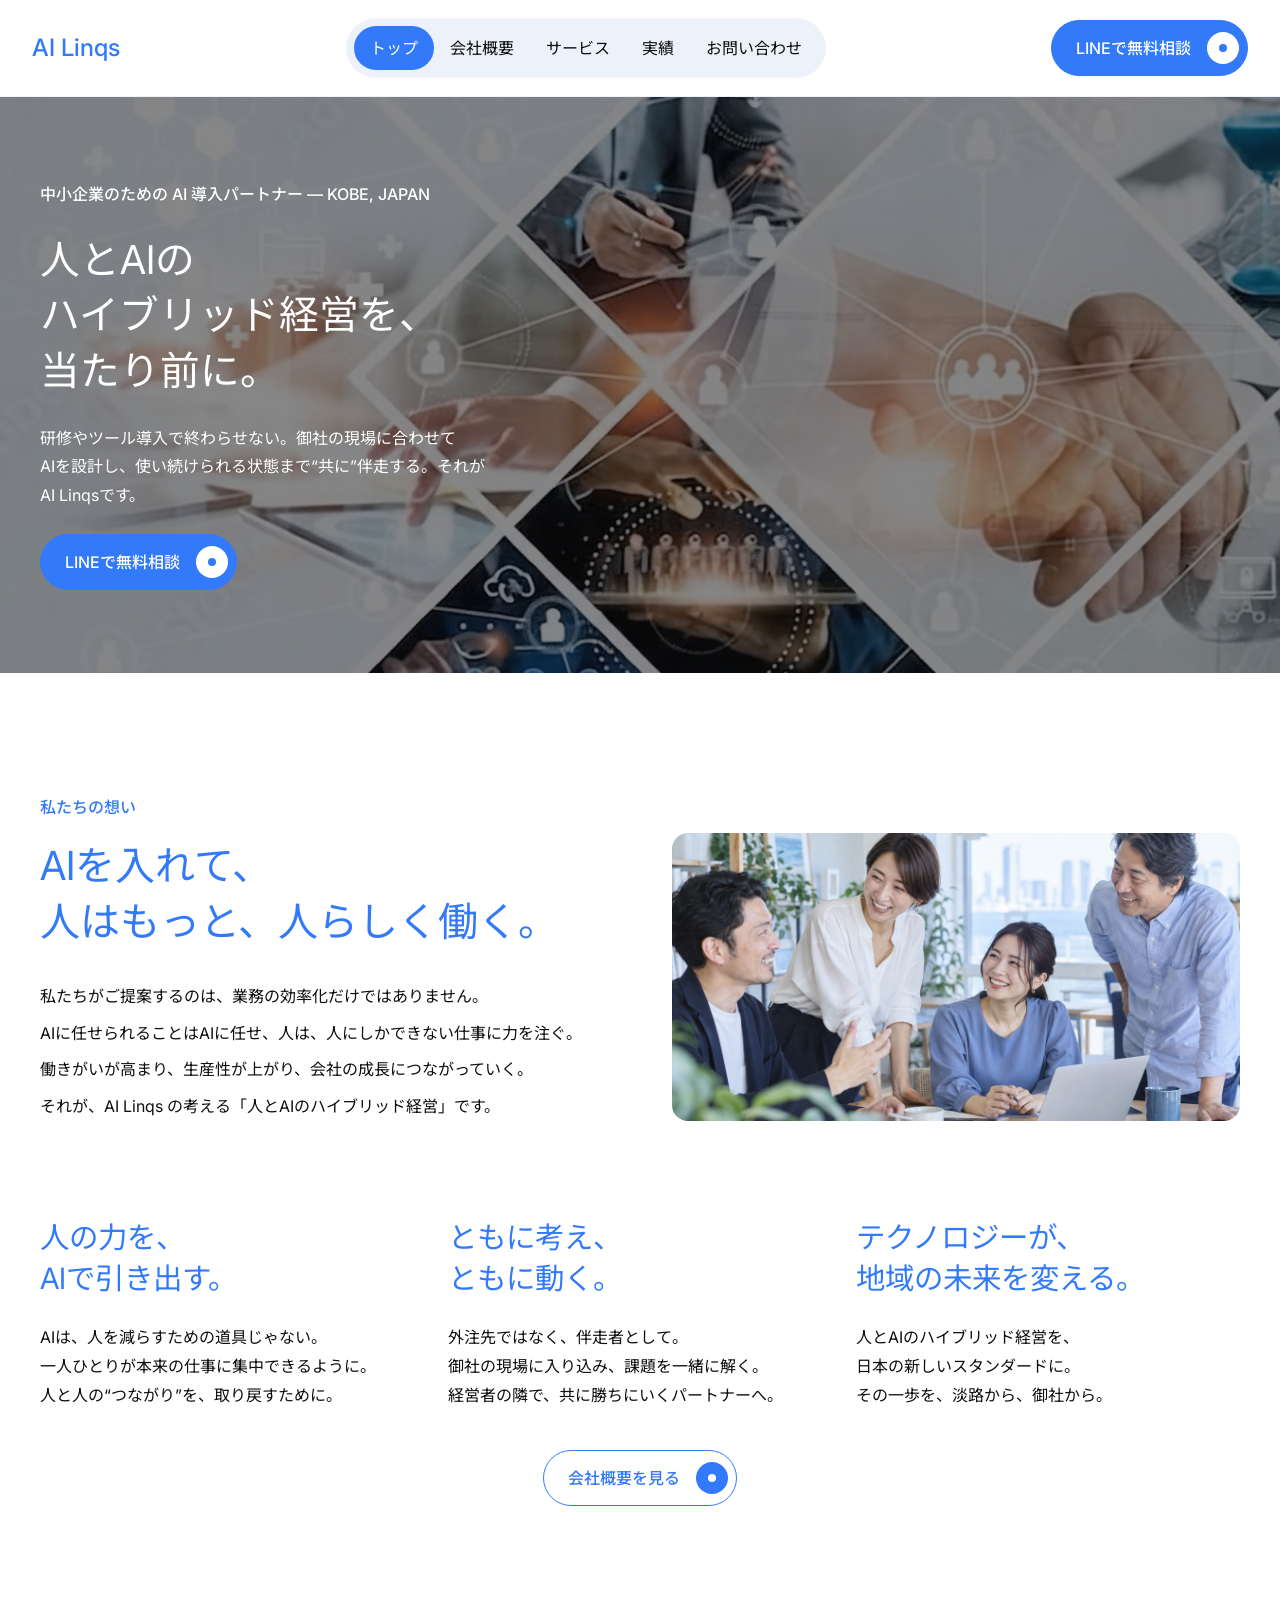
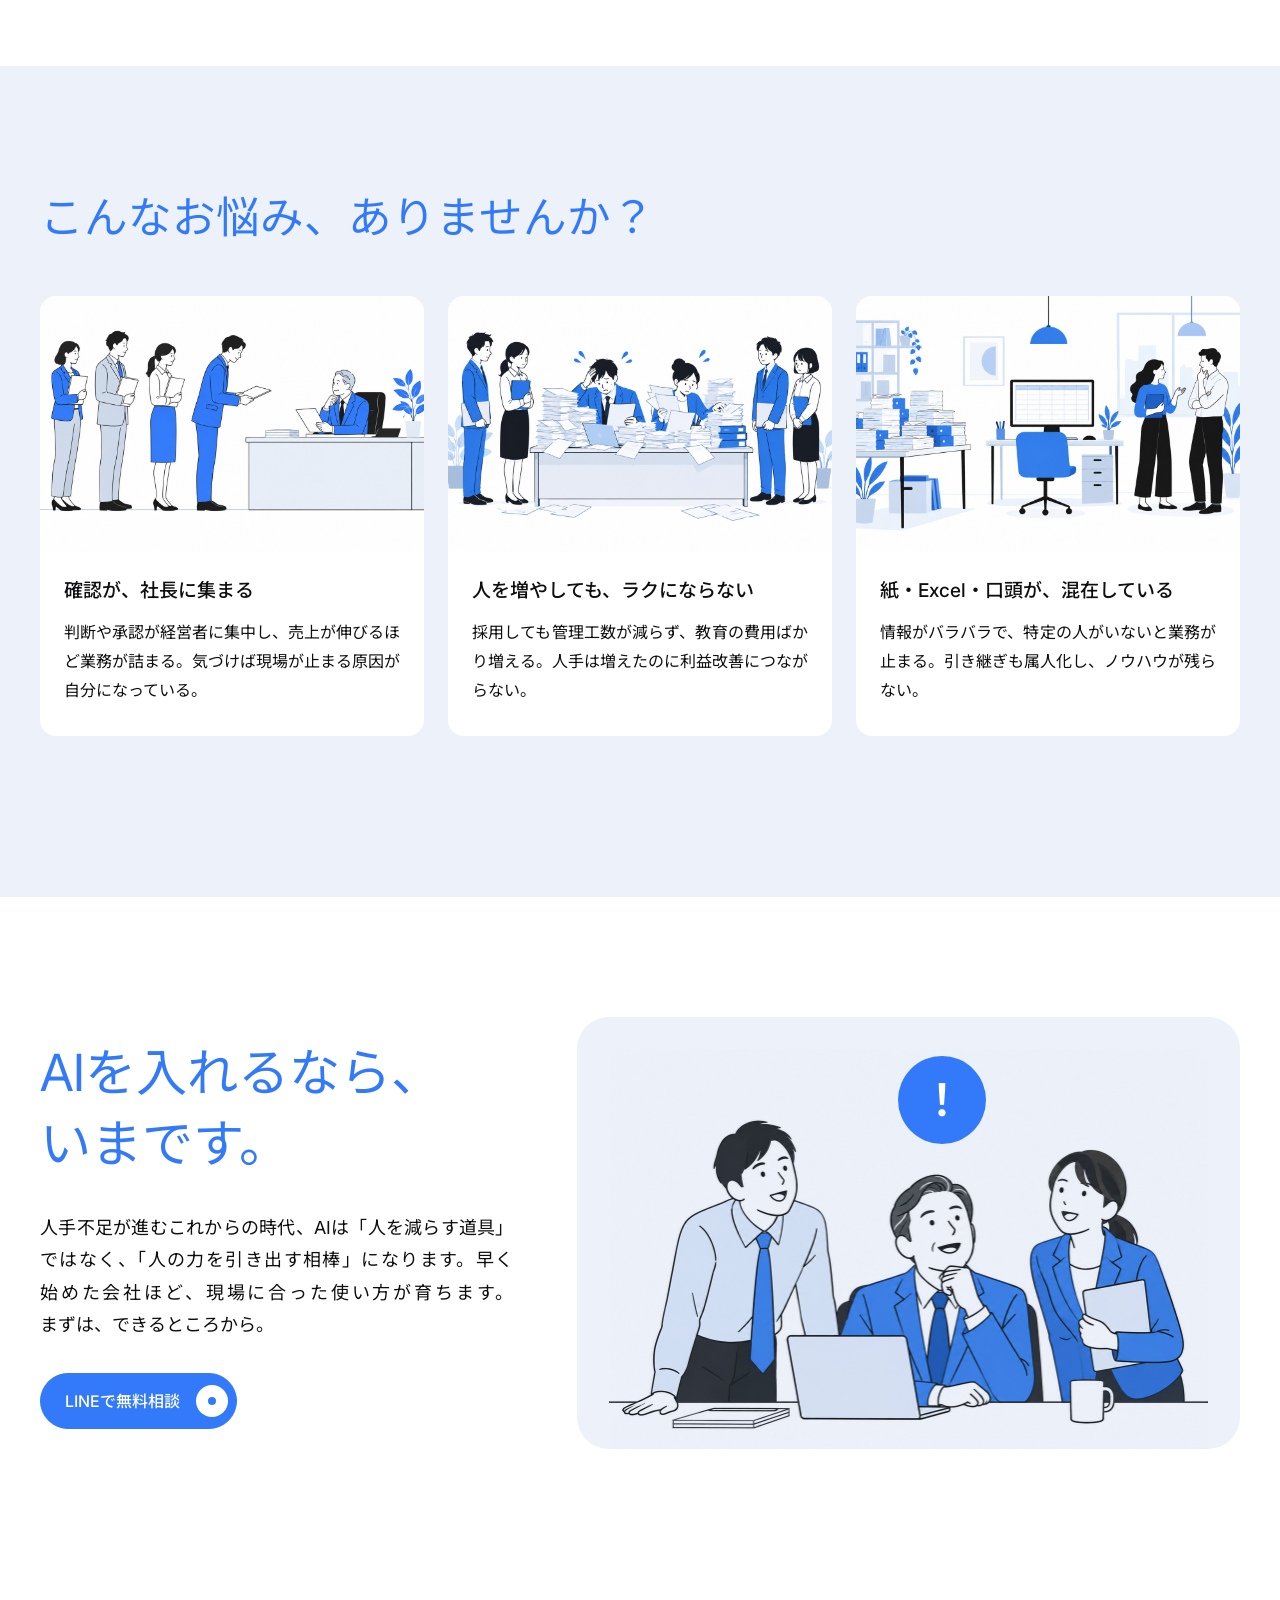
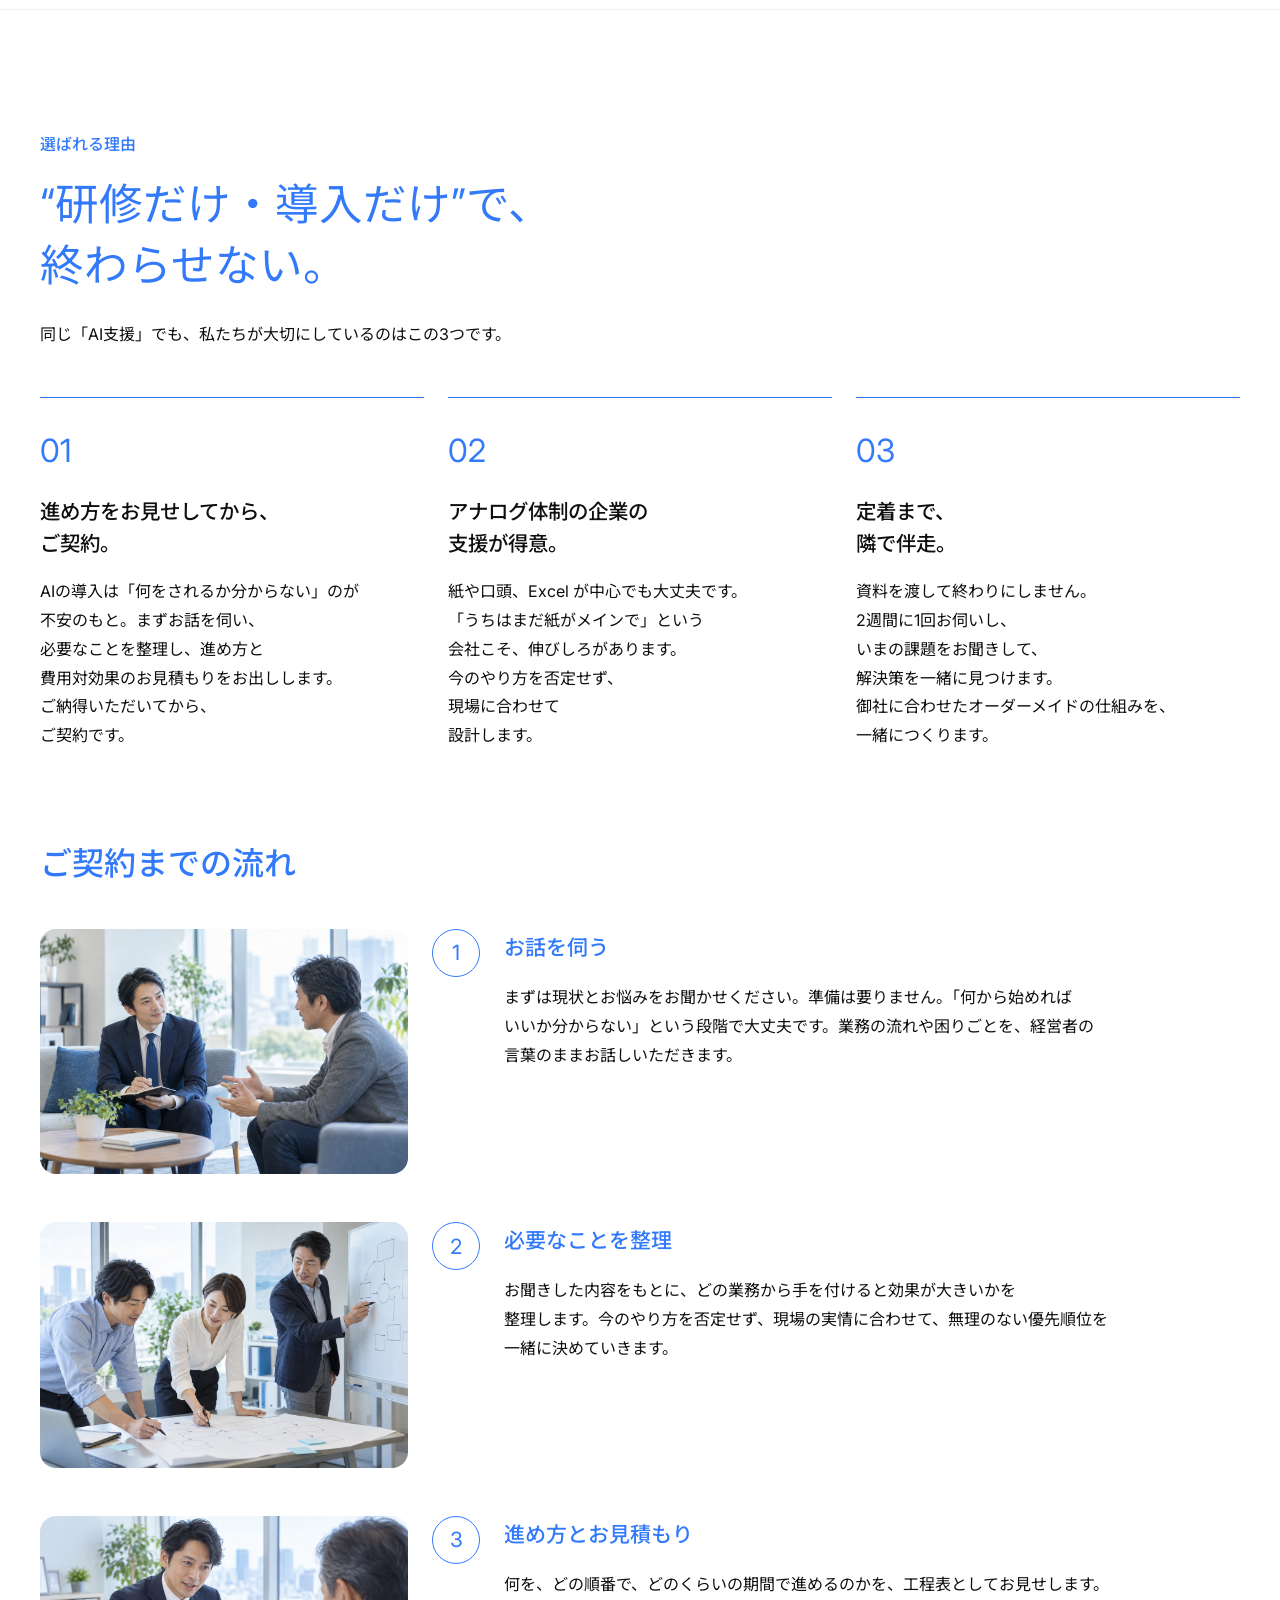
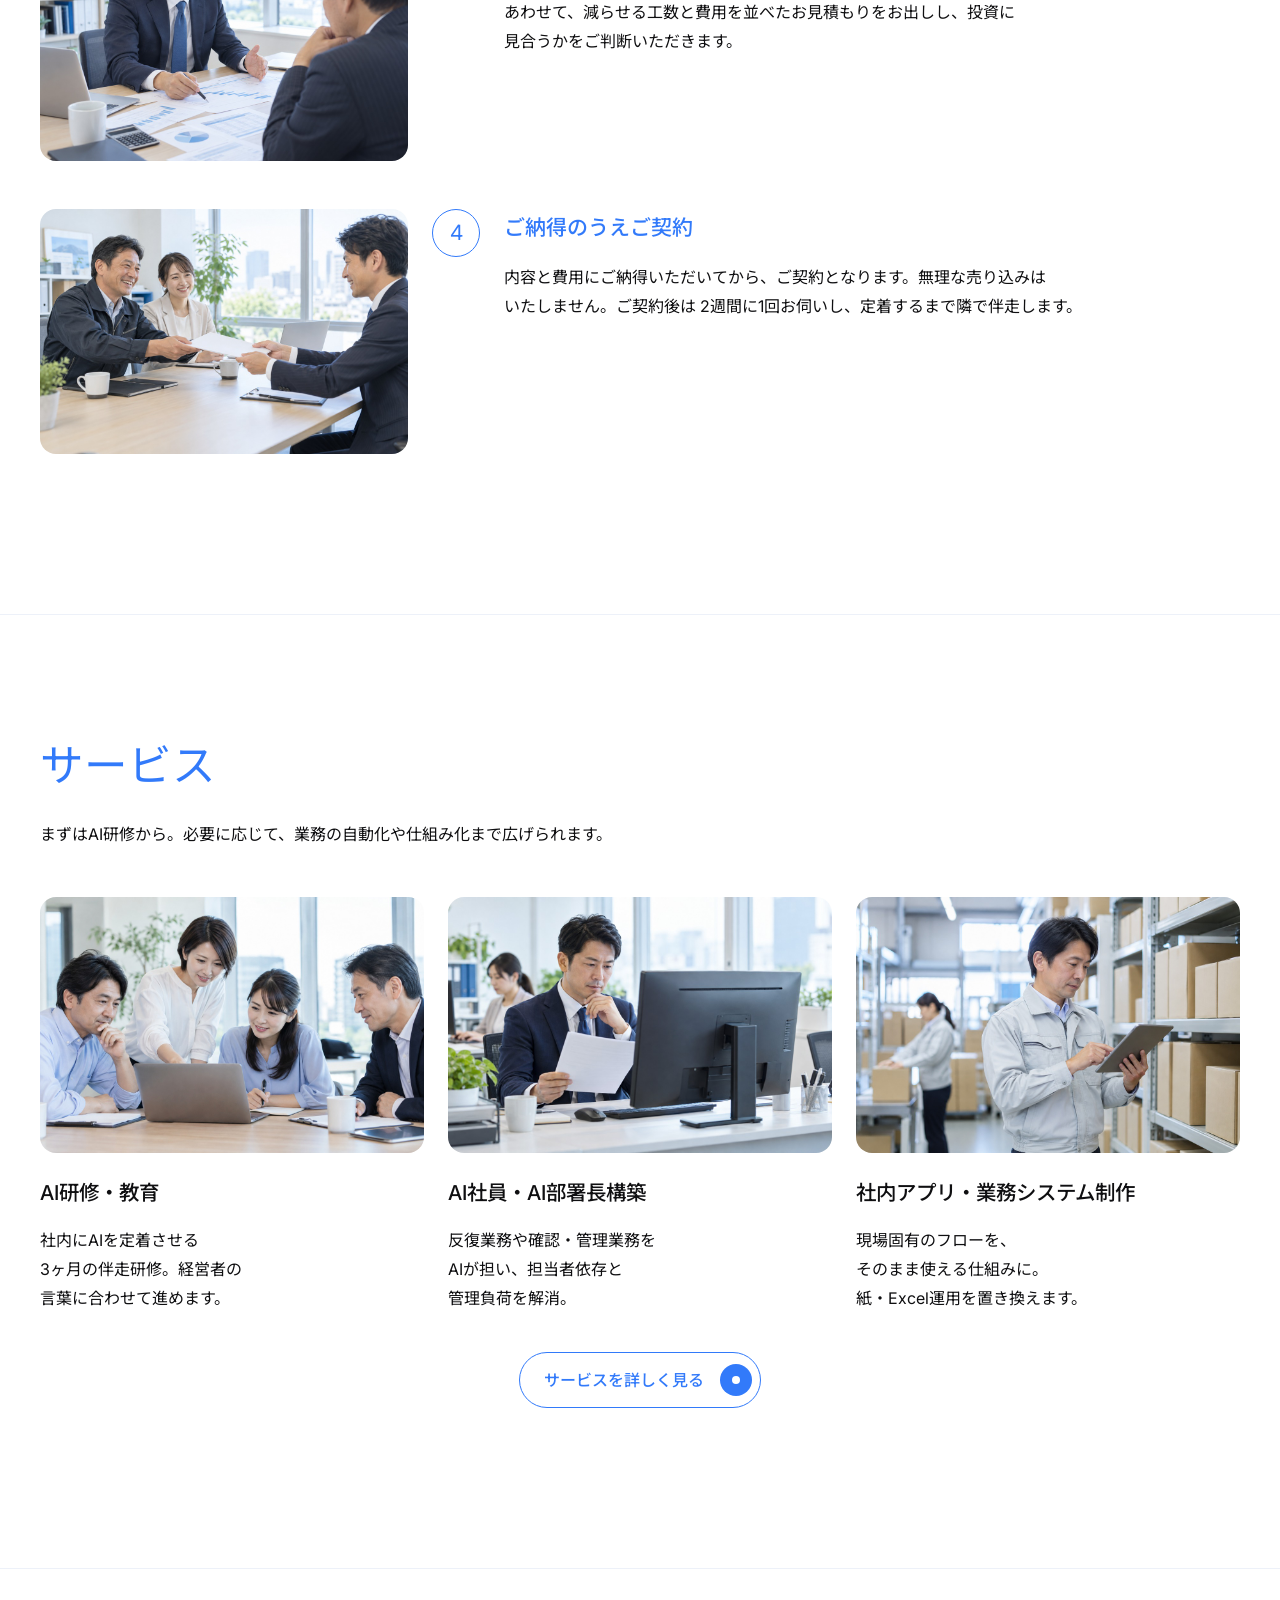
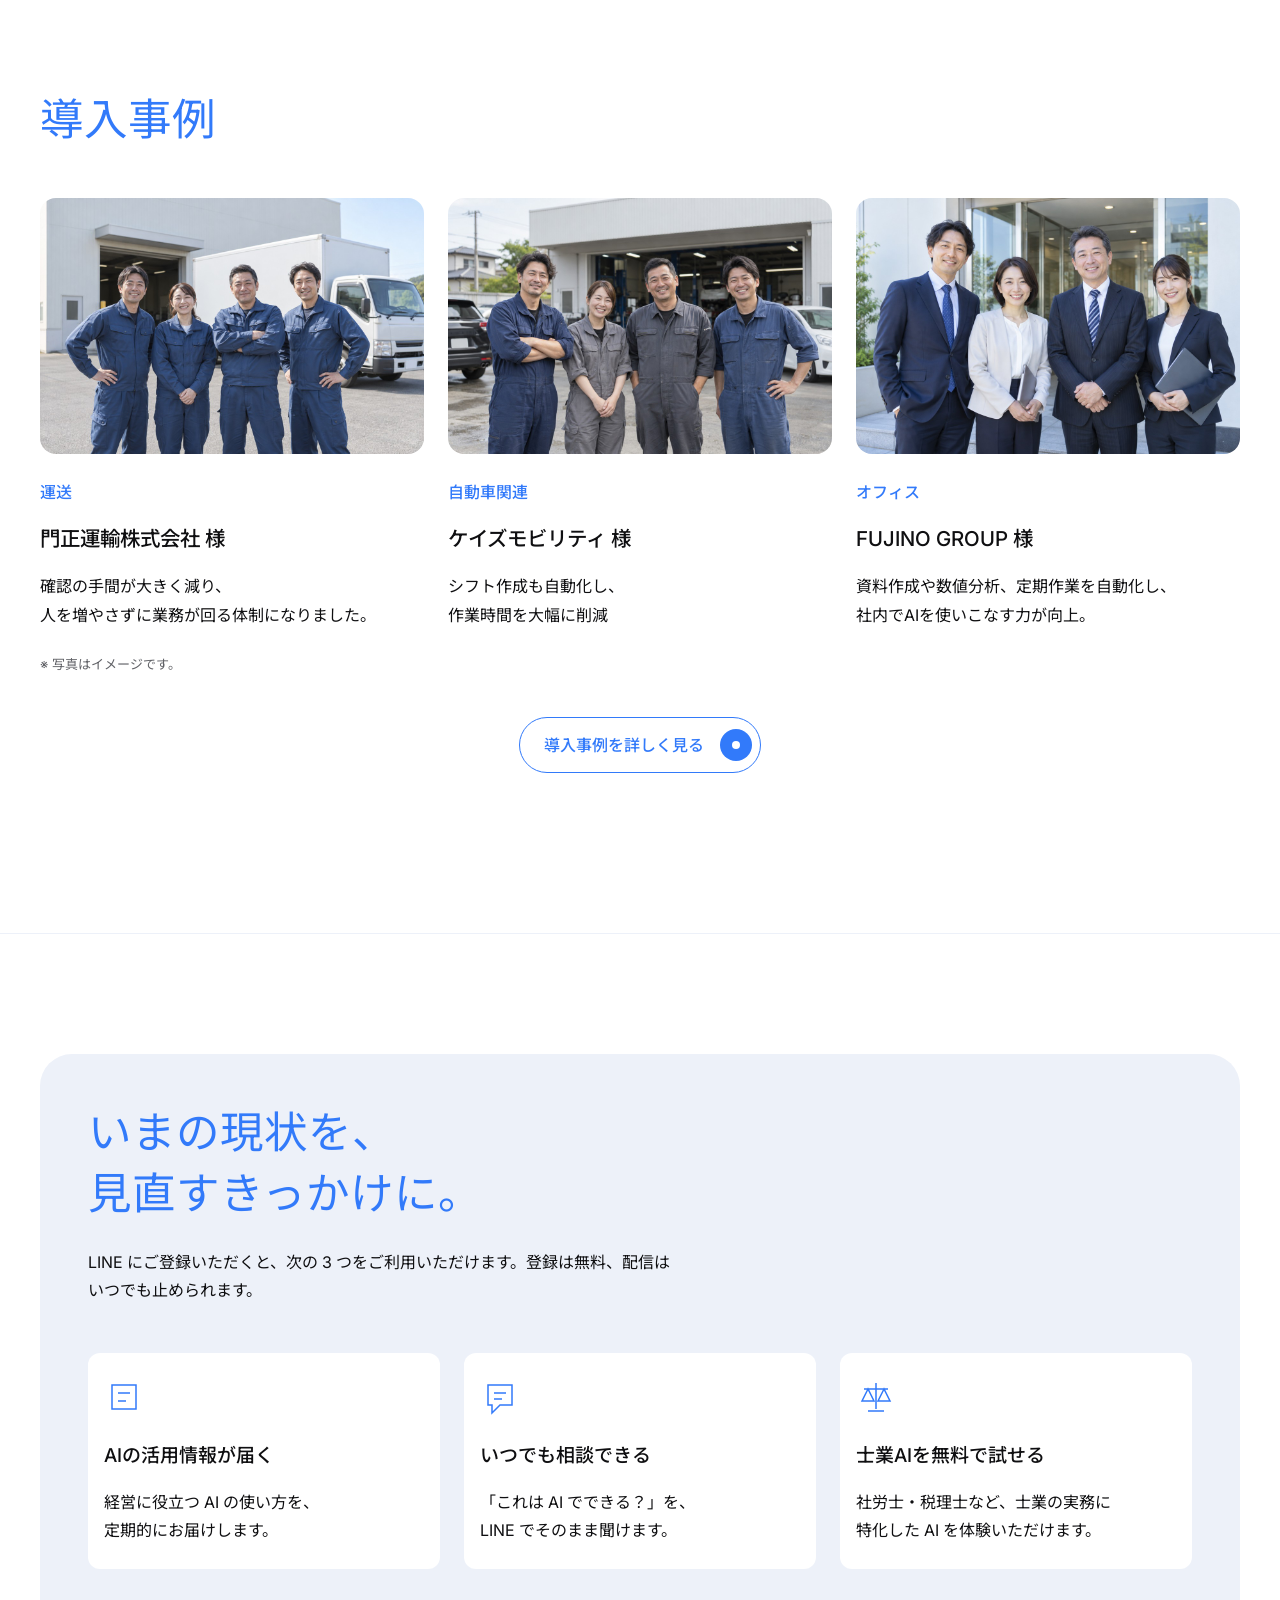
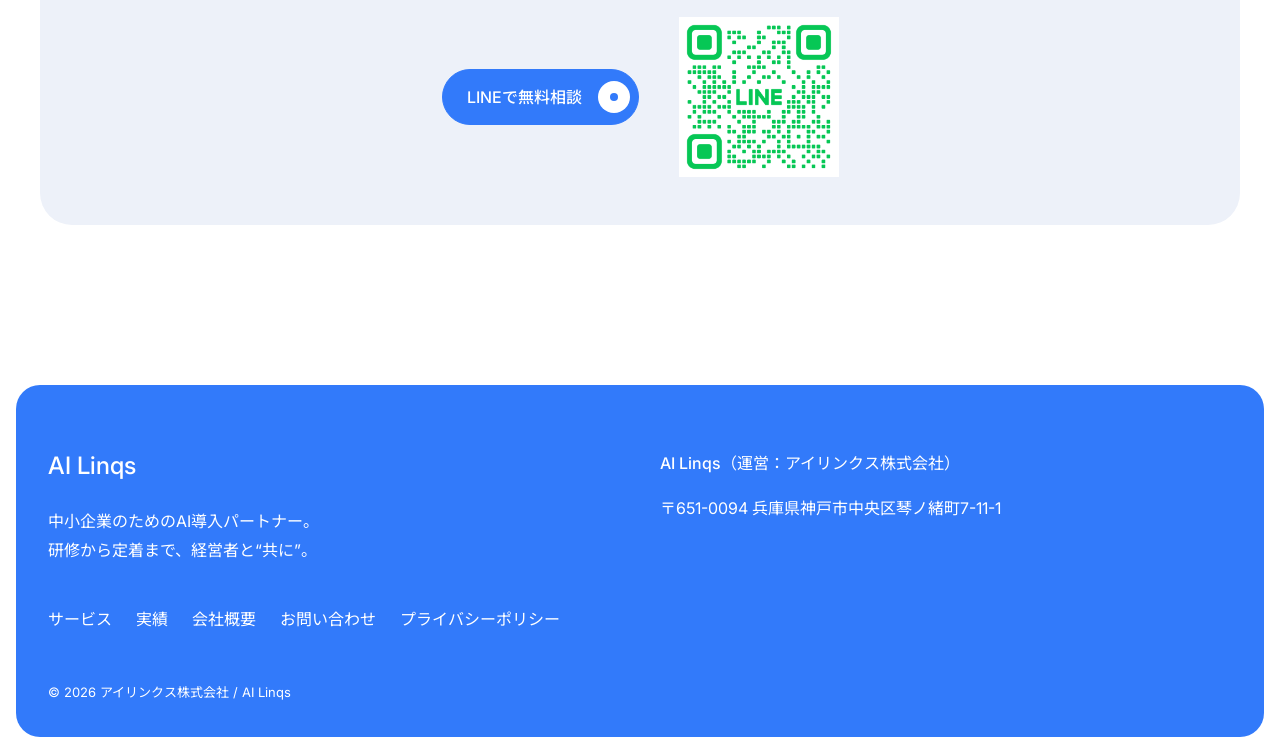
==== commit 08f3273c: "v3.3：想い・お悩み・いまですの余白と改行を調整、会社概要の[要確認]表記を削除 - 想い：左に見出し＋補足文章、右に写真（上端・下端をそろえる）。見出しは2行 - お悩み：白いカードにまとめ、見出" ====
--- a/index.html
+++ b/index.html
@@ -1,5 +1,5 @@
 <!DOCTYPE html>
-<html lang="ja"><head><meta charset="UTF-8"><meta name="viewport" content="width=device-width, initial-scale=1"><meta name="robots" content="noindex,nofollow"><meta name="theme-color" content="#FFFFFF"><title>中小企業のためのAI導入パートナー｜AI Linqs</title><meta name="description" content="研修やツール導入で終わらせない。御社の現場に合わせてAIを設計し、使い続けられる状態まで“共に”伴走する。それがAI Linqsです。"><link rel="icon" sizes="32x32" href="assets/favicon-32.png"><link rel="icon" sizes="192x192" href="assets/favicon-192.png"><link rel="apple-touch-icon" sizes="180x180" href="assets/favicon-180.png"><link rel="preconnect" href="https://fonts.googleapis.com"><link rel="preconnect" href="https://fonts.gstatic.com" crossorigin><link href="https://fonts.googleapis.com/css2?family=Inter:wght@400;500;600&amp;family=Noto+Sans+JP:wght@400;500&amp;display=swap" rel="stylesheet"><link rel="stylesheet" href="css/style.css"><script src="js/main.js" defer></script></head><body><a class="skip" href="#main">本文へスキップ</a><header class="site-header"><div class="header-inner"><a class="logo" href="index.html">AI Linqs</a><nav class="pill-nav" aria-label="グローバルナビゲーション"><a href="index.html" class="is-active" aria-current="page">トップ</a><a href="about.html">会社概要</a><a href="service.html">サービス</a><a href="works.html">実績</a><a href="contact.html">お問い合わせ</a></nav><div class="header-end"><a class="btn" href="contact.html#contact" data-line-cta>LINEで無料相談<span class="btn-dot" aria-hidden="true"></span></a><button class="burger" id="burger" type="button" aria-label="メニューを開く" aria-expanded="false" aria-controls="spMenu"><span></span><span></span></button></div></div><nav class="sp-menu" id="spMenu" aria-label="スマートフォン用メニュー" hidden><a href="index.html" class="is-active" aria-current="page">トップ</a><a href="about.html">会社概要</a><a href="service.html">サービス</a><a href="works.html">実績</a><a href="contact.html">お問い合わせ</a><a class="btn" href="contact.html#contact" data-line-cta>LINEで無料相談<span class="btn-dot" aria-hidden="true"></span></a></nav><noscript><nav class="nojs-nav" aria-label="ページ一覧"><a href="index.html" class="is-active" aria-current="page">トップ</a><a href="about.html">会社概要</a><a href="service.html">サービス</a><a href="works.html">実績</a><a href="contact.html">お問い合わせ</a></nav></noscript></header><main id="main"><section id="hero" class="hero"><video class="hero-image" autoplay muted loop playsinline preload="metadata" poster="assets/hero-poster.jpg" aria-hidden="true"><source src="assets/hero.mp4" type="video/mp4"></video><div class="hero-inner"><div class="hero-copy"><p class="eyebrow">中小企業のための AI 導入パートナー — KOBE, JAPAN</p><h1><span class="phrase">人とAIの</span><br><span class="phrase">ハイブリッド経営を、</span><br><span class="phrase">当たり前に。</span></h1><p class="lead">研修やツール導入で終わらせない。御社の現場に合わせてAIを設計し、使い続けられる状態まで“共に”伴走する。それがAI Linqsです。</p><a class="btn" href="contact.html#contact" data-line-cta>LINEで無料相談<span class="btn-dot" aria-hidden="true"></span></a></div></div></section><section id="philosophy" class="section "><div class="container"><div class="section-head"><p class="eyebrow">私たちの想い</p><h2><span class="phrase">AIを入れて、</span><br><span class="phrase">人はもっと、人らしく働く。</span></h2></div><div class="philosophy-intro"><div class="prose"><p>私たちがご提案するのは、業務の効率化だけではありません。</p><p>AIに任せられることはAIに任せ、人は、人にしかできない仕事に力を注ぐ。</p><p>働きがいが高まり、生産性が上がり、会社の成長につながっていく。</p><p>それが、AI Linqs の考える「人とAIのハイブリッド経営」です。</p></div><img class="photo" src="assets/philosophy.jpg" alt="明るい職場で笑顔で話す社員たちのイメージ" width="1200" height="800" loading="lazy" decoding="async"></div><div class="grid3 pillars"><article class="card pillar"><div class="card-body"><h3><span class="phrase">人の力を、</span><br><span class="phrase">AIで引き出す。</span></h3><p class="card-copy"><span class="phrase">AIは、人を減らすための道具じゃない。</span><br><span class="phrase">一人ひとりが本来の仕事に集中できるように。</span><br><span class="phrase">人と人の“つながり”を、取り戻すために。</span></p></div></article><article class="card pillar"><div class="card-body"><h3><span class="phrase">ともに考え、</span><br><span class="phrase">ともに動く。</span></h3><p class="card-copy"><span class="phrase">外注先ではなく、伴走者として。</span><br><span class="phrase">御社の現場に入り込み、課題を一緒に解く。</span><br><span class="phrase">経営者の隣で、共に勝ちにいくパートナーへ。</span></p></div></article><article class="card pillar"><div class="card-body"><h3><span class="phrase">テクノロジーが、</span><br><span class="phrase">地域の未来を変える。</span></h3><p class="card-copy"><span class="phrase">人とAIのハイブリッド経営を、</span><br><span class="phrase">日本の新しいスタンダードに。</span><br><span class="phrase">その一歩を、淡路から、御社から。</span></p></div></article></div><div class="actions"><a class="btn" href="about.html">会社概要を見る<span class="btn-dot" aria-hidden="true"></span></a></div></div></section><section id="issues" class="section surface-section"><div class="container"><div class="section-head"><h2>こんなお悩み、<span class="phrase">ありませんか？</span></h2></div><div class="grid3 issue-cards"><article class="card "><img class="photo" src="assets/issue-01.jpg" alt="" width="1200" height="800" loading="lazy" decoding="async"><div class="card-body"><h3><span class="phrase">確認が、</span><br><span class="phrase">社長に集まる</span></h3><p class="card-copy"><span class="phrase">判断や承認が経営者に集中し、</span><br><span class="phrase">売上が伸びるほど業務が詰まる。</span><br><span class="phrase">気づけば現場が止まる原因が</span><br><span class="phrase">自分になっている。</span></p></div></article><article class="card "><img class="photo" src="assets/issue-02.jpg" alt="" width="1200" height="800" loading="lazy" decoding="async"><div class="card-body"><h3><span class="phrase">人を増やしても、</span><br><span class="phrase">ラクにならない</span></h3><p class="card-copy"><span class="phrase">採用しても管理工数が減らず、</span><br><span class="phrase">教育の費用ばかり増える。</span><br><span class="phrase">人手は増えたのに</span><br><span class="phrase">利益改善につながらない。</span></p></div></article><article class="card "><img class="photo" src="assets/issue-03.jpg" alt="" width="1200" height="800" loading="lazy" decoding="async"><div class="card-body"><h3><span class="phrase">紙・Excel・口頭が、</span><br><span class="phrase">混在している</span></h3><p class="card-copy"><span class="phrase">情報がバラバラで、</span><br><span class="phrase">特定の人がいないと業務が止まる。</span><br><span class="phrase">引き継ぎも属人化し、</span><br><span class="phrase">ノウハウが残らない。</span></p></div></article></div></div></section><section id="timing" class="section "><div class="container"><div class="timing-layout"><div class="timing-copy"><div class="section-head"><h2>AIを入れるなら、<br>いまです。</h2></div><p class="timing-body"><span class="phrase">人手不足が進むこれからの時代、AIは「人を減らす道具」ではなく、</span><br><span class="phrase">「人の力を引き出す相棒」になります。早く始めた会社ほど、</span><br><span class="phrase">現場に合った使い方が育ちます。まずは、できるところから。</span></p><div class="actions"><a class="btn" href="contact.html#contact" data-line-cta>LINEで無料相談<span class="btn-dot" aria-hidden="true"></span></a></div></div><div class="timing-visual"><img class="photo" src="assets/timing.jpg" alt="机の前でひらめいた表情で顔を上げる経営者と、隣の社員" width="1200" height="800" loading="lazy" decoding="async"><span class="timing-mark" aria-hidden="true">！</span></div></div></div></section><section id="reasons" class="section "><div class="container"><div class="section-head"><p class="eyebrow">選ばれる理由</p><h2>“研修だけ・導入だけ”で、<br><span class="phrase">終わらせない。</span></h2><p class="lead">同じ「AI支援」でも、私たちが大切にしているのはこの3つです。</p></div><div class="grid3 reason-cards"><article class="card "><div class="card-body"><p class="eyebrow">01</p><h3><span class="phrase">進め方をお見せしてから、</span><br><span class="phrase">ご契約。</span></h3><p class="card-copy"><span class="phrase">AIの導入は「何をされるか分からない」のが</span><br><span class="phrase">不安のもと。まずお話を伺い、</span><br><span class="phrase">必要なことを整理し、進め方と</span><br><span class="phrase">費用対効果のお見積もりをお出しします。</span><br><span class="phrase">ご納得いただいてから、</span><br><span class="phrase">ご契約です。</span></p></div></article><article class="card "><div class="card-body"><p class="eyebrow">02</p><h3><span class="phrase">アナログ体制の企業の</span><br><span class="phrase">支援が得意。</span></h3><p class="card-copy"><span class="phrase">紙や口頭、Excel が中心でも大丈夫です。</span><br><span class="phrase">「うちはまだ紙がメインで」という</span><br><span class="phrase">会社こそ、伸びしろがあります。</span><br><span class="phrase">今のやり方を否定せず、</span><br><span class="phrase">現場に合わせて</span><br><span class="phrase">設計します。</span></p></div></article><article class="card "><div class="card-body"><p class="eyebrow">03</p><h3><span class="phrase">定着まで、</span><br><span class="phrase">隣で伴走。</span></h3><p class="card-copy"><span class="phrase">資料を渡して終わりにしません。</span><br><span class="phrase">2週間に1回お伺いし、</span><br><span class="phrase">いまの課題をお聞きして、</span><br><span class="phrase">解決策を一緒に見つけます。</span><br><span class="phrase">御社に合わせたオーダーメイドの仕組みを、</span><br><span class="phrase">一緒につくります。</span></p></div></article></div><div class="contract-flow"><h3>ご契約までの流れ</h3><ol class="contract-steps"><li><img class="photo" src="assets/step-01.jpg" alt="応接スペースで経営者の話を聞く担当者" width="1200" height="800" loading="lazy" decoding="async"><span class="step-number" aria-hidden="true">1</span><div class="contract-copy"><h4>お話を伺う</h4><p>まずは現状とお悩みをお聞かせください。準備は要りません。「何から始めればいいか分からない」という段階で大丈夫です。業務の流れや困りごとを、経営者の言葉のままお話しいただきます。</p></div></li><li><img class="photo" src="assets/step-02.jpg" alt="業務の流れを紙とホワイトボードで整理する社員たち" width="1200" height="800" loading="lazy" decoding="async"><span class="step-number" aria-hidden="true">2</span><div class="contract-copy"><h4>必要なことを整理</h4><p>お聞きした内容をもとに、どの業務から手を付けると効果が大きいかを整理します。今のやり方を否定せず、現場の実情に合わせて、無理のない優先順位を一緒に決めていきます。</p></div></li><li><img class="photo" src="assets/step-03.jpg" alt="机に広げた工程表と見積もりを説明する担当者" width="1200" height="800" loading="lazy" decoding="async"><span class="step-number" aria-hidden="true">3</span><div class="contract-copy"><h4>進め方とお見積もり</h4><p>何を、どの順番で、どのくらいの期間で進めるのかを、工程表としてお見せします。あわせて、減らせる工数と費用を並べたお見積もりをお出しし、投資に見合うかをご判断いただきます。</p></div></li><li><img class="photo" src="assets/step-04.jpg" alt="笑顔で契約書類を交わす経営者と担当者" width="1200" height="800" loading="lazy" decoding="async"><span class="step-number" aria-hidden="true">4</span><div class="contract-copy"><h4>ご納得のうえご契約</h4><p>内容と費用にご納得いただいてから、ご契約となります。無理な売り込みはいたしません。ご契約後は 2週間に1回お伺いし、定着するまで隣で伴走します。</p></div></li></ol></div></div></section><section id="service" class="section "><div class="container"><div class="section-head"><h2>サービス</h2><p class="lead">まずはAI研修から。必要に応じて、業務の自動化や仕組み化まで広げられます。</p></div><div class="grid3 service-cards"><article class="card "><img class="photo" src="assets/service-training.jpg" width="1200" height="800" loading="lazy" decoding="async" alt=""><div class="card-body"><h3>AI研修・教育</h3><p class="card-copy"><span class="phrase">社内にAIを定着させる</span><br><span class="phrase">3ヶ月の伴走研修。経営者の</span><br><span class="phrase">言葉に合わせて進めます。</span></p></div></article><article class="card "><img class="photo" src="assets/service-aistaff.jpg" width="1200" height="800" loading="lazy" decoding="async" alt=""><div class="card-body"><h3>AI社員・AI部署長構築</h3><p class="card-copy"><span class="phrase">反復業務や確認・管理業務を</span><br><span class="phrase">AIが担い、担当者依存と</span><br><span class="phrase">管理負荷を解消。</span></p></div></article><article class="card "><img class="photo" src="assets/service-app.jpg" width="1200" height="800" loading="lazy" decoding="async" alt=""><div class="card-body"><h3>社内アプリ・業務システム制作</h3><p class="card-copy"><span class="phrase">現場固有のフローを、</span><br><span class="phrase">そのまま使える仕組みに。</span><br><span class="phrase">紙・Excel運用を置き換えます。</span></p></div></article></div><div class="actions"><a class="btn" href="service.html">サービスを詳しく見る<span class="btn-dot" aria-hidden="true"></span></a></div></div></section><section id="works" class="section "><div class="container"><div class="section-head"><h2>導入事例</h2></div><div class="grid3 case-cards"><article class="card "><img class="photo" src="assets/case-01.jpg" alt="" width="1200" height="800" loading="lazy" decoding="async"><div class="card-body"><p class="eyebrow">運送</p><h3>門正運輸株式会社 様</h3><p class="card-copy"><span class="phrase">確認の手間が大きく減り、</span><br><span class="phrase">人を増やさずに業務が回る体制になりました。</span></p></div></article><article class="card "><img class="photo" src="assets/case-02.jpg" alt="" width="1200" height="800" loading="lazy" decoding="async"><div class="card-body"><p class="eyebrow">自動車関連</p><h3>ケイズモビリティ 様</h3><p class="card-copy"><span class="phrase">シフト作成も自動化し、</span><br><span class="phrase">作業時間を大幅に削減</span></p></div></article><article class="card "><img class="photo" src="assets/case-03.jpg" alt="" width="1200" height="800" loading="lazy" decoding="async"><div class="card-body"><p class="eyebrow">オフィス</p><h3>FUJINO GROUP 様</h3><p class="card-copy"><span class="phrase">資料作成や数値分析、定期作業を自動化し、</span><br><span class="phrase">社内でAIを使いこなす力が向上。</span></p></div></article></div><p class="note">※ 写真はイメージです。</p><div class="actions"><a class="btn" href="works.html">導入事例を詳しく見る<span class="btn-dot" aria-hidden="true"></span></a></div></div></section><section id="line" class="section "><div class="container"><div class="line-frame"><div class="section-head"><h2>いまの現状を、<br><span class="phrase">見直すきっかけに。</span></h2><p class="lead">LINE にご登録いただくと、次の 3 つをご利用いただけます。登録は無料、配信はいつでも止められます。</p></div><div class="grid3 benefits"><article class="card "><svg class="line-icon" viewBox="0 0 40 40" aria-hidden="true"><path d="M8 8h24v24H8z M14 16h12 M14 24h8"/></svg><div class="card-body"><h3>AIの活用情報が届く</h3><p class="card-copy"><span class="phrase">経営に役立つ AI の使い方を、</span><br><span class="phrase">定期的にお届けします。</span></p></div></article><article class="card "><svg class="line-icon" viewBox="0 0 40 40" aria-hidden="true"><path d="M8 8h24v20H20l-8 8v-8H8z M14 16h12 M14 22h8"/></svg><div class="card-body"><h3>いつでも相談できる</h3><p class="card-copy"><span class="phrase">「これは AI でできる？」を、</span><br><span class="phrase">LINE でそのまま聞けます。</span></p></div></article><article class="card "><svg class="line-icon" viewBox="0 0 40 40" aria-hidden="true"><path d="M20 6v26 M8 12h24 M12 12l-6 12h12z M28 12l-6 12h12z M12 34h16"/></svg><div class="card-body"><h3>士業AIを無料で試せる</h3><p class="card-copy"><span class="phrase">社労士・税理士など、士業の実務に</span><br><span class="phrase">特化した AI を体験いただけます。</span></p></div></article></div><div class="line-action"><a class="btn" href="contact.html#contact" data-line-cta>LINEで無料相談<span class="btn-dot" aria-hidden="true"></span></a><img class="qr pc-only" src="assets/line-qr.png" alt="LINE友だち追加QRコード" width="160" height="160"></div></div></div></section></main><footer class="footer">
+<html lang="ja"><head><meta charset="UTF-8"><meta name="viewport" content="width=device-width, initial-scale=1"><meta name="robots" content="noindex,nofollow"><meta name="theme-color" content="#FFFFFF"><title>中小企業のためのAI導入パートナー｜AI Linqs</title><meta name="description" content="研修やツール導入で終わらせない。御社の現場に合わせてAIを設計し、使い続けられる状態まで“共に”伴走する。それがAI Linqsです。"><link rel="icon" sizes="32x32" href="assets/favicon-32.png"><link rel="icon" sizes="192x192" href="assets/favicon-192.png"><link rel="apple-touch-icon" sizes="180x180" href="assets/favicon-180.png"><link rel="preconnect" href="https://fonts.googleapis.com"><link rel="preconnect" href="https://fonts.gstatic.com" crossorigin><link href="https://fonts.googleapis.com/css2?family=Inter:wght@400;500;600&amp;family=Noto+Sans+JP:wght@400;500&amp;display=swap" rel="stylesheet"><link rel="stylesheet" href="css/style.css"><script src="js/main.js" defer></script></head><body><a class="skip" href="#main">本文へスキップ</a><header class="site-header"><div class="header-inner"><a class="logo" href="index.html">AI Linqs</a><nav class="pill-nav" aria-label="グローバルナビゲーション"><a href="index.html" class="is-active" aria-current="page">トップ</a><a href="about.html">会社概要</a><a href="service.html">サービス</a><a href="works.html">実績</a><a href="contact.html">お問い合わせ</a></nav><div class="header-end"><a class="btn" href="contact.html#contact" data-line-cta>LINEで無料相談<span class="btn-dot" aria-hidden="true"></span></a><button class="burger" id="burger" type="button" aria-label="メニューを開く" aria-expanded="false" aria-controls="spMenu"><span></span><span></span></button></div></div><nav class="sp-menu" id="spMenu" aria-label="スマートフォン用メニュー" hidden><a href="index.html" class="is-active" aria-current="page">トップ</a><a href="about.html">会社概要</a><a href="service.html">サービス</a><a href="works.html">実績</a><a href="contact.html">お問い合わせ</a><a class="btn" href="contact.html#contact" data-line-cta>LINEで無料相談<span class="btn-dot" aria-hidden="true"></span></a></nav><noscript><nav class="nojs-nav" aria-label="ページ一覧"><a href="index.html" class="is-active" aria-current="page">トップ</a><a href="about.html">会社概要</a><a href="service.html">サービス</a><a href="works.html">実績</a><a href="contact.html">お問い合わせ</a></nav></noscript></header><main id="main"><section id="hero" class="hero"><video class="hero-image" autoplay muted loop playsinline preload="metadata" poster="assets/hero-poster.jpg" aria-hidden="true"><source src="assets/hero.mp4" type="video/mp4"></video><div class="hero-inner"><div class="hero-copy"><p class="eyebrow">中小企業のための AI 導入パートナー — KOBE, JAPAN</p><h1><span class="phrase">人とAIの</span><br><span class="phrase">ハイブリッド経営を、</span><br><span class="phrase">当たり前に。</span></h1><p class="lead">研修やツール導入で終わらせない。御社の現場に合わせてAIを設計し、使い続けられる状態まで“共に”伴走する。それがAI Linqsです。</p><a class="btn" href="contact.html#contact" data-line-cta>LINEで無料相談<span class="btn-dot" aria-hidden="true"></span></a></div></div></section><section id="philosophy" class="section "><div class="container"><div class="section-head"><p class="eyebrow">私たちの想い</p><h2><span class="phrase">AIを入れて、</span><br><span class="phrase">人はもっと、人らしく働く。</span></h2></div><div class="philosophy-intro"><div class="prose"><p>私たちがご提案するのは、業務の効率化だけではありません。</p><p>AIに任せられることはAIに任せ、人は、人にしかできない仕事に力を注ぐ。</p><p>働きがいが高まり、生産性が上がり、会社の成長につながっていく。</p><p>それが、AI Linqs の考える「人とAIのハイブリッド経営」です。</p></div><img class="photo" src="assets/philosophy.jpg" alt="明るい職場で笑顔で話す社員たちのイメージ" width="1200" height="800" loading="lazy" decoding="async"></div><div class="grid3 pillars"><article class="card pillar"><div class="card-body"><h3><span class="phrase">人の力を、</span><br><span class="phrase">AIで引き出す。</span></h3><p class="card-copy"><span class="phrase">AIは、人を減らすための道具じゃない。</span><br><span class="phrase">一人ひとりが本来の仕事に集中できるように。</span><br><span class="phrase">人と人の“つながり”を、取り戻すために。</span></p></div></article><article class="card pillar"><div class="card-body"><h3><span class="phrase">ともに考え、</span><br><span class="phrase">ともに動く。</span></h3><p class="card-copy"><span class="phrase">外注先ではなく、伴走者として。</span><br><span class="phrase">御社の現場に入り込み、課題を一緒に解く。</span><br><span class="phrase">経営者の隣で、共に勝ちにいくパートナーへ。</span></p></div></article><article class="card pillar"><div class="card-body"><h3><span class="phrase">テクノロジーが、</span><br><span class="phrase">地域の未来を変える。</span></h3><p class="card-copy"><span class="phrase">人とAIのハイブリッド経営を、</span><br><span class="phrase">日本の新しいスタンダードに。</span><br><span class="phrase">その一歩を、淡路から、御社から。</span></p></div></article></div><div class="actions"><a class="btn" href="about.html">会社概要を見る<span class="btn-dot" aria-hidden="true"></span></a></div></div></section><section id="issues" class="section surface-section"><div class="container"><div class="section-head"><h2>こんなお悩み、<span class="phrase">ありませんか？</span></h2></div><div class="grid3 issue-cards"><article class="card "><img class="photo" src="assets/issue-01.jpg" alt="" width="1200" height="800" loading="lazy" decoding="async"><div class="card-body"><h3>確認が、社長に集まる</h3><p class="card-copy">判断や承認が経営者に集中し、売上が伸びるほど業務が詰まる。気づけば現場が止まる原因が自分になっている。</p></div></article><article class="card "><img class="photo" src="assets/issue-02.jpg" alt="" width="1200" height="800" loading="lazy" decoding="async"><div class="card-body"><h3>人を増やしても、ラクにならない</h3><p class="card-copy">採用しても管理工数が減らず、教育の費用ばかり増える。人手は増えたのに利益改善につながらない。</p></div></article><article class="card "><img class="photo" src="assets/issue-03.jpg" alt="" width="1200" height="800" loading="lazy" decoding="async"><div class="card-body"><h3>紙・Excel・口頭が、混在している</h3><p class="card-copy">情報がバラバラで、特定の人がいないと業務が止まる。引き継ぎも属人化し、ノウハウが残らない。</p></div></article></div></div></section><section id="timing" class="section "><div class="container"><div class="timing-layout"><div class="timing-copy"><div class="section-head"><h2>AIを入れるなら、<br>いまです。</h2></div><p class="timing-body"><span class="phrase">人手不足が進むこれからの時代、AIは「人を減らす道具」ではなく、</span><br><span class="phrase">「人の力を引き出す相棒」になります。早く始めた会社ほど、</span><br><span class="phrase">現場に合った使い方が育ちます。まずは、できるところから。</span></p><div class="actions"><a class="btn" href="contact.html#contact" data-line-cta>LINEで無料相談<span class="btn-dot" aria-hidden="true"></span></a></div></div><div class="timing-visual"><img class="photo" src="assets/timing.jpg" alt="机の前でひらめいた表情で顔を上げる経営者と、隣の社員" width="1200" height="800" loading="lazy" decoding="async"><span class="timing-mark" aria-hidden="true">！</span></div></div></div></section><section id="reasons" class="section "><div class="container"><div class="section-head"><p class="eyebrow">選ばれる理由</p><h2>“研修だけ・導入だけ”で、<br><span class="phrase">終わらせない。</span></h2><p class="lead">同じ「AI支援」でも、私たちが大切にしているのはこの3つです。</p></div><div class="grid3 reason-cards"><article class="card "><div class="card-body"><p class="eyebrow">01</p><h3><span class="phrase">進め方をお見せしてから、</span><br><span class="phrase">ご契約。</span></h3><p class="card-copy"><span class="phrase">AIの導入は「何をされるか分からない」のが</span><br><span class="phrase">不安のもと。まずお話を伺い、</span><br><span class="phrase">必要なことを整理し、進め方と</span><br><span class="phrase">費用対効果のお見積もりをお出しします。</span><br><span class="phrase">ご納得いただいてから、</span><br><span class="phrase">ご契約です。</span></p></div></article><article class="card "><div class="card-body"><p class="eyebrow">02</p><h3><span class="phrase">アナログ体制の企業の</span><br><span class="phrase">支援が得意。</span></h3><p class="card-copy"><span class="phrase">紙や口頭、Excel が中心でも大丈夫です。</span><br><span class="phrase">「うちはまだ紙がメインで」という</span><br><span class="phrase">会社こそ、伸びしろがあります。</span><br><span class="phrase">今のやり方を否定せず、</span><br><span class="phrase">現場に合わせて</span><br><span class="phrase">設計します。</span></p></div></article><article class="card "><div class="card-body"><p class="eyebrow">03</p><h3><span class="phrase">定着まで、</span><br><span class="phrase">隣で伴走。</span></h3><p class="card-copy"><span class="phrase">資料を渡して終わりにしません。</span><br><span class="phrase">2週間に1回お伺いし、</span><br><span class="phrase">いまの課題をお聞きして、</span><br><span class="phrase">解決策を一緒に見つけます。</span><br><span class="phrase">御社に合わせたオーダーメイドの仕組みを、</span><br><span class="phrase">一緒につくります。</span></p></div></article></div><div class="contract-flow"><h3>ご契約までの流れ</h3><ol class="contract-steps"><li><img class="photo" src="assets/step-01.jpg" alt="応接スペースで経営者の話を聞く担当者" width="1200" height="800" loading="lazy" decoding="async"><span class="step-number" aria-hidden="true">1</span><div class="contract-copy"><h4>お話を伺う</h4><p>まずは現状とお悩みをお聞かせください。準備は要りません。「何から始めればいいか分からない」という段階で大丈夫です。業務の流れや困りごとを、経営者の言葉のままお話しいただきます。</p></div></li><li><img class="photo" src="assets/step-02.jpg" alt="業務の流れを紙とホワイトボードで整理する社員たち" width="1200" height="800" loading="lazy" decoding="async"><span class="step-number" aria-hidden="true">2</span><div class="contract-copy"><h4>必要なことを整理</h4><p>お聞きした内容をもとに、どの業務から手を付けると効果が大きいかを整理します。今のやり方を否定せず、現場の実情に合わせて、無理のない優先順位を一緒に決めていきます。</p></div></li><li><img class="photo" src="assets/step-03.jpg" alt="机に広げた工程表と見積もりを説明する担当者" width="1200" height="800" loading="lazy" decoding="async"><span class="step-number" aria-hidden="true">3</span><div class="contract-copy"><h4>進め方とお見積もり</h4><p>何を、どの順番で、どのくらいの期間で進めるのかを、工程表としてお見せします。あわせて、減らせる工数と費用を並べたお見積もりをお出しし、投資に見合うかをご判断いただきます。</p></div></li><li><img class="photo" src="assets/step-04.jpg" alt="笑顔で契約書類を交わす経営者と担当者" width="1200" height="800" loading="lazy" decoding="async"><span class="step-number" aria-hidden="true">4</span><div class="contract-copy"><h4>ご納得のうえご契約</h4><p>内容と費用にご納得いただいてから、ご契約となります。無理な売り込みはいたしません。ご契約後は 2週間に1回お伺いし、定着するまで隣で伴走します。</p></div></li></ol></div></div></section><section id="service" class="section "><div class="container"><div class="section-head"><h2>サービス</h2><p class="lead">まずはAI研修から。必要に応じて、業務の自動化や仕組み化まで広げられます。</p></div><div class="grid3 service-cards"><article class="card "><img class="photo" src="assets/service-training.jpg" width="1200" height="800" loading="lazy" decoding="async" alt=""><div class="card-body"><h3>AI研修・教育</h3><p class="card-copy"><span class="phrase">社内にAIを定着させる</span><br><span class="phrase">3ヶ月の伴走研修。経営者の</span><br><span class="phrase">言葉に合わせて進めます。</span></p></div></article><article class="card "><img class="photo" src="assets/service-aistaff.jpg" width="1200" height="800" loading="lazy" decoding="async" alt=""><div class="card-body"><h3>AI社員・AI部署長構築</h3><p class="card-copy"><span class="phrase">反復業務や確認・管理業務を</span><br><span class="phrase">AIが担い、担当者依存と</span><br><span class="phrase">管理負荷を解消。</span></p></div></article><article class="card "><img class="photo" src="assets/service-app.jpg" width="1200" height="800" loading="lazy" decoding="async" alt=""><div class="card-body"><h3>社内アプリ・業務システム制作</h3><p class="card-copy"><span class="phrase">現場固有のフローを、</span><br><span class="phrase">そのまま使える仕組みに。</span><br><span class="phrase">紙・Excel運用を置き換えます。</span></p></div></article></div><div class="actions"><a class="btn" href="service.html">サービスを詳しく見る<span class="btn-dot" aria-hidden="true"></span></a></div></div></section><section id="works" class="section "><div class="container"><div class="section-head"><h2>導入事例</h2></div><div class="grid3 case-cards"><article class="card "><img class="photo" src="assets/case-01.jpg" alt="" width="1200" height="800" loading="lazy" decoding="async"><div class="card-body"><p class="eyebrow">運送</p><h3>門正運輸株式会社 様</h3><p class="card-copy"><span class="phrase">確認の手間が大きく減り、</span><br><span class="phrase">人を増やさずに業務が回る体制になりました。</span></p></div></article><article class="card "><img class="photo" src="assets/case-02.jpg" alt="" width="1200" height="800" loading="lazy" decoding="async"><div class="card-body"><p class="eyebrow">自動車関連</p><h3>ケイズモビリティ 様</h3><p class="card-copy"><span class="phrase">シフト作成も自動化し、</span><br><span class="phrase">作業時間を大幅に削減</span></p></div></article><article class="card "><img class="photo" src="assets/case-03.jpg" alt="" width="1200" height="800" loading="lazy" decoding="async"><div class="card-body"><p class="eyebrow">オフィス</p><h3>FUJINO GROUP 様</h3><p class="card-copy"><span class="phrase">資料作成や数値分析、定期作業を自動化し、</span><br><span class="phrase">社内でAIを使いこなす力が向上。</span></p></div></article></div><p class="note">※ 写真はイメージです。</p><div class="actions"><a class="btn" href="works.html">導入事例を詳しく見る<span class="btn-dot" aria-hidden="true"></span></a></div></div></section><section id="line" class="section "><div class="container"><div class="line-frame"><div class="section-head"><h2>いまの現状を、<br><span class="phrase">見直すきっかけに。</span></h2><p class="lead">LINE にご登録いただくと、次の 3 つをご利用いただけます。登録は無料、配信はいつでも止められます。</p></div><div class="grid3 benefits"><article class="card "><svg class="line-icon" viewBox="0 0 40 40" aria-hidden="true"><path d="M8 8h24v24H8z M14 16h12 M14 24h8"/></svg><div class="card-body"><h3>AIの活用情報が届く</h3><p class="card-copy"><span class="phrase">経営に役立つ AI の使い方を、</span><br><span class="phrase">定期的にお届けします。</span></p></div></article><article class="card "><svg class="line-icon" viewBox="0 0 40 40" aria-hidden="true"><path d="M8 8h24v20H20l-8 8v-8H8z M14 16h12 M14 22h8"/></svg><div class="card-body"><h3>いつでも相談できる</h3><p class="card-copy"><span class="phrase">「これは AI でできる？」を、</span><br><span class="phrase">LINE でそのまま聞けます。</span></p></div></article><article class="card "><svg class="line-icon" viewBox="0 0 40 40" aria-hidden="true"><path d="M20 6v26 M8 12h24 M12 12l-6 12h12z M28 12l-6 12h12z M12 34h16"/></svg><div class="card-body"><h3>士業AIを無料で試せる</h3><p class="card-copy"><span class="phrase">社労士・税理士など、士業の実務に</span><br><span class="phrase">特化した AI を体験いただけます。</span></p></div></article></div><div class="line-action"><a class="btn" href="contact.html#contact" data-line-cta>LINEで無料相談<span class="btn-dot" aria-hidden="true"></span></a><img class="qr pc-only" src="assets/line-qr.png" alt="LINE友だち追加QRコード" width="160" height="160"></div></div></div></section></main><footer class="footer">
   <div class="container">
     <div class="footer__grid">
       <div>
--- a/css/style.css
+++ b/css/style.css
@@ -355,3 +355,44 @@
   .hero-copy h1 { color: var(--white); font-size: clamp(34px, 3.1vw, 52px); }
   .hero-copy .eyebrow, .hero-copy .lead { color: var(--white); }
 }
+
+/* ---- v3.3：余白と改行の調整（2026-09-28） ---- */
+/* 想い：左に「見出し＋補足文章」、右に写真。写真は見出しの上端から補足文章の下端まで */
+@media (min-width: 1200px) {
+  #philosophy > .container { display: grid; grid-template-columns: minmax(0,1fr) minmax(0,1fr); column-gap: 64px; }
+  #philosophy > .container > .section-head { grid-column: 1; grid-row: 1; margin-bottom: 32px; }
+  #philosophy .philosophy-intro { display: contents; }
+  #philosophy .philosophy-intro .prose { grid-column: 1; grid-row: 2; max-width: none; margin: 0; }
+  #philosophy .philosophy-intro .prose p { max-width: none; }
+  #philosophy .philosophy-intro .prose p + p { margin-top: 8px; }
+  #philosophy .philosophy-intro .photo { grid-column: 2; grid-row: 1 / 3; align-self: end; width: 100%; height: 0; min-height: calc(100% - 40px); max-height: none; aspect-ratio: auto; }
+  #philosophy .pillars, #philosophy > .container > .actions { grid-column: 1 / -1; }
+  #philosophy .pillars { margin-top: 96px; }
+}
+/* お悩み：白いカードにまとめ、見出しは 1 行、本文は両端をそろえて 3 行 */
+.issue-cards .card { background: var(--white); border-radius: 16px; gap: 0; overflow: hidden; }
+.issue-cards .card .photo { border-radius: 0; }
+.issue-cards .card-body { padding: 24px 24px 32px; gap: 12px; }
+.issue-cards .card h3 { font-size: 19px; line-height: 1.6; white-space: nowrap; }
+.issue-cards .card-copy { text-align: justify; line-break: strict; word-break: normal; text-wrap: wrap; }
+/* いまです：挿絵を大きく、淡い面に載せて目を引く */
+.timing-layout { grid-template-columns: minmax(0,1fr) minmax(0,1.1fr); gap: 64px; }
+.timing-copy h2 { font-size: clamp(32px, 4vw, 56px); }
+.timing-body { font-size: 18px; }
+.timing-visual { background: var(--surface); border-radius: 32px; padding: 32px 32px 0; overflow: hidden; }
+.timing-visual .photo { border-radius: 0; mix-blend-mode: multiply; aspect-ratio: auto; }
+.timing-mark { top: 9%; left: 55%; width: 88px; height: 88px; font-size: 44px; font-weight: 600; }
+.timing-mark::after { content: ""; position: absolute; inset: 0; border: 1px solid var(--blue); border-radius: 9999px; opacity: 0; }
+.timing-visual:not(.is-pending) .timing-mark::after { animation: timing-ring 1.2s ease .8s 2; }
+@keyframes timing-ring { from { opacity: .8; transform: scale(1); } to { opacity: 0; transform: scale(1.8); } }
+@media (max-width: 1199px) { .timing-layout { grid-template-columns: minmax(0,1fr); } .timing-visual { max-width: 560px; } }
+@media (max-width: 767px) { .timing-visual { padding: 16px 16px 0; border-radius: 24px; } .timing-mark { width: 64px; height: 64px; font-size: 32px; } .timing-body { font-size: 16px; } .issue-cards .card h3 { white-space: normal; } }
+@media (prefers-reduced-motion: reduce) { .timing-visual:not(.is-pending) .timing-mark::after { animation: none; } }
+/* v3.3 追補：想いの見出しは 2 行に収める／いまですの本文は自然に折り返す／挿絵をさらに大きく */
+@media (min-width: 1200px) {
+  #philosophy > .container > .section-head h2 { font-size: 40px; white-space: nowrap; }
+  .timing-layout { grid-template-columns: minmax(0,5fr) minmax(0,7fr); }
+}
+.timing-body .phrase { display: inline; }
+.timing-body br { display: none; }
+.timing-body { text-align: justify; }
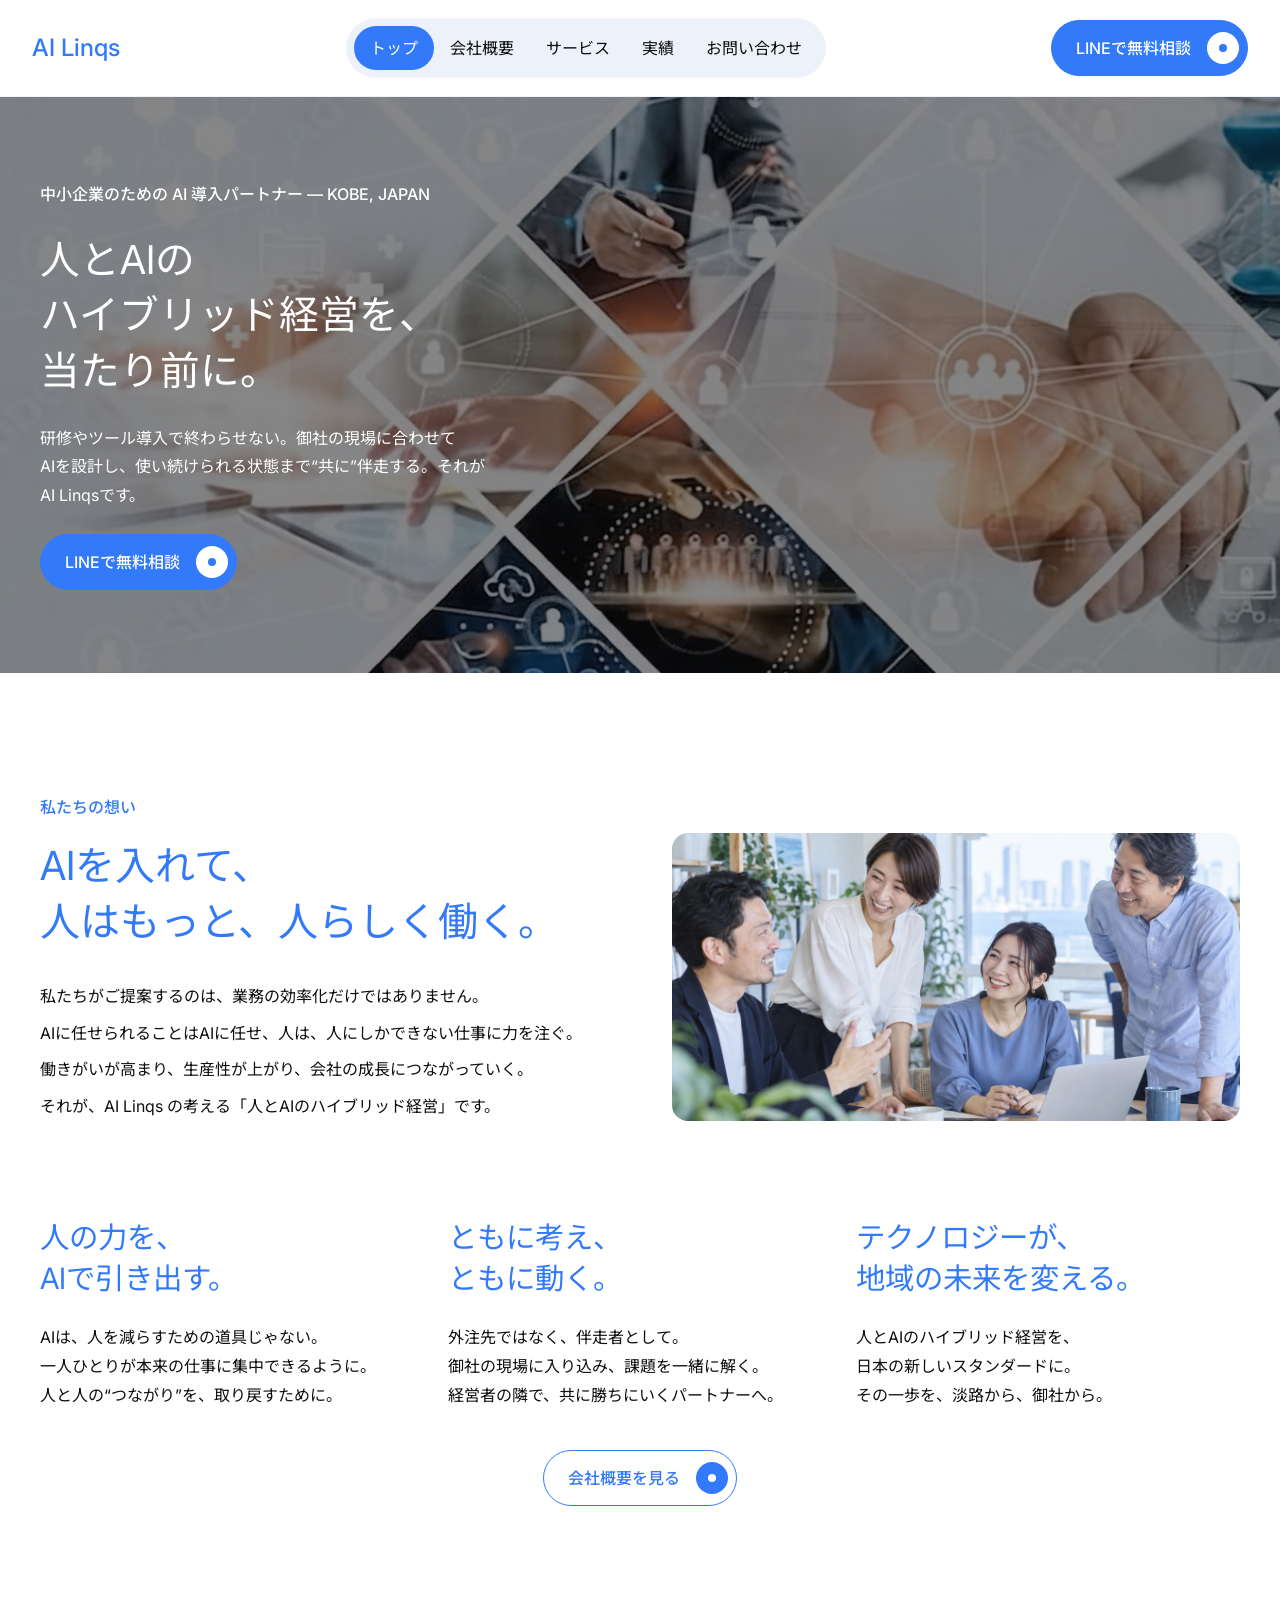
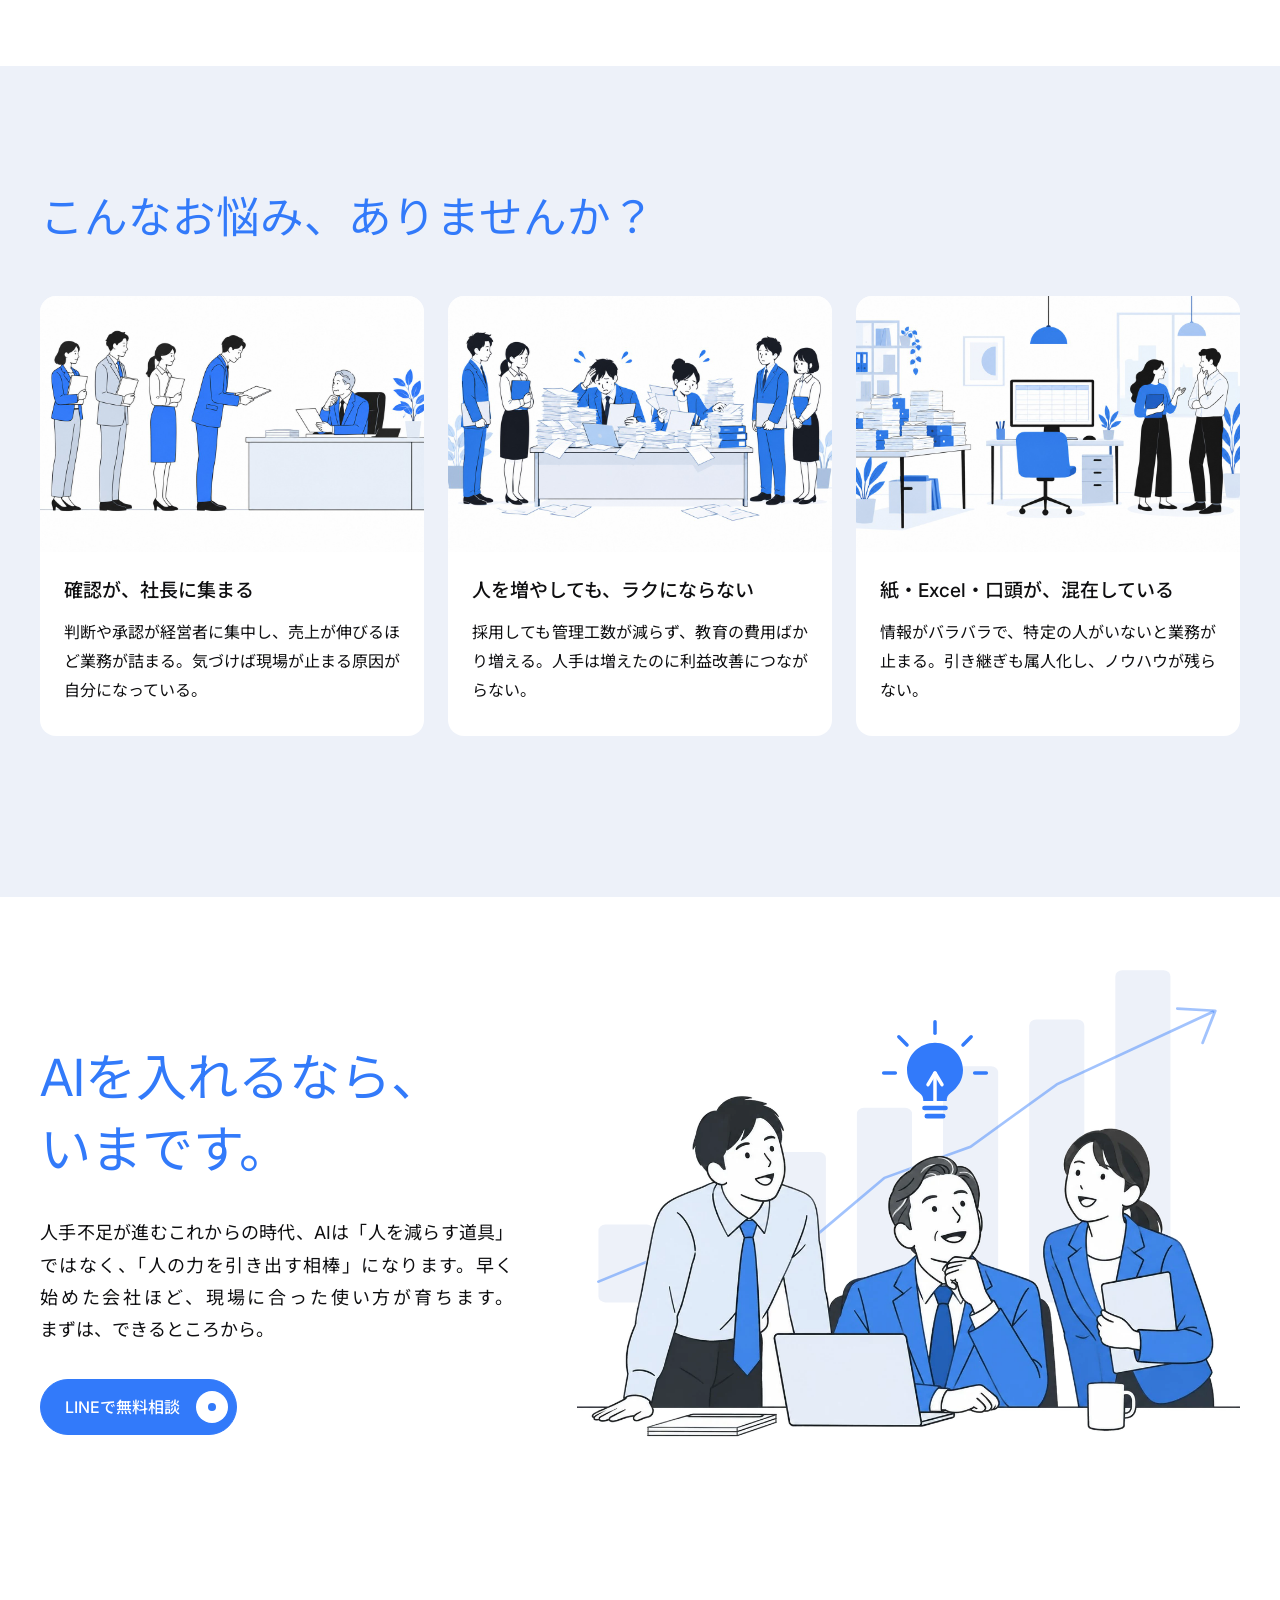
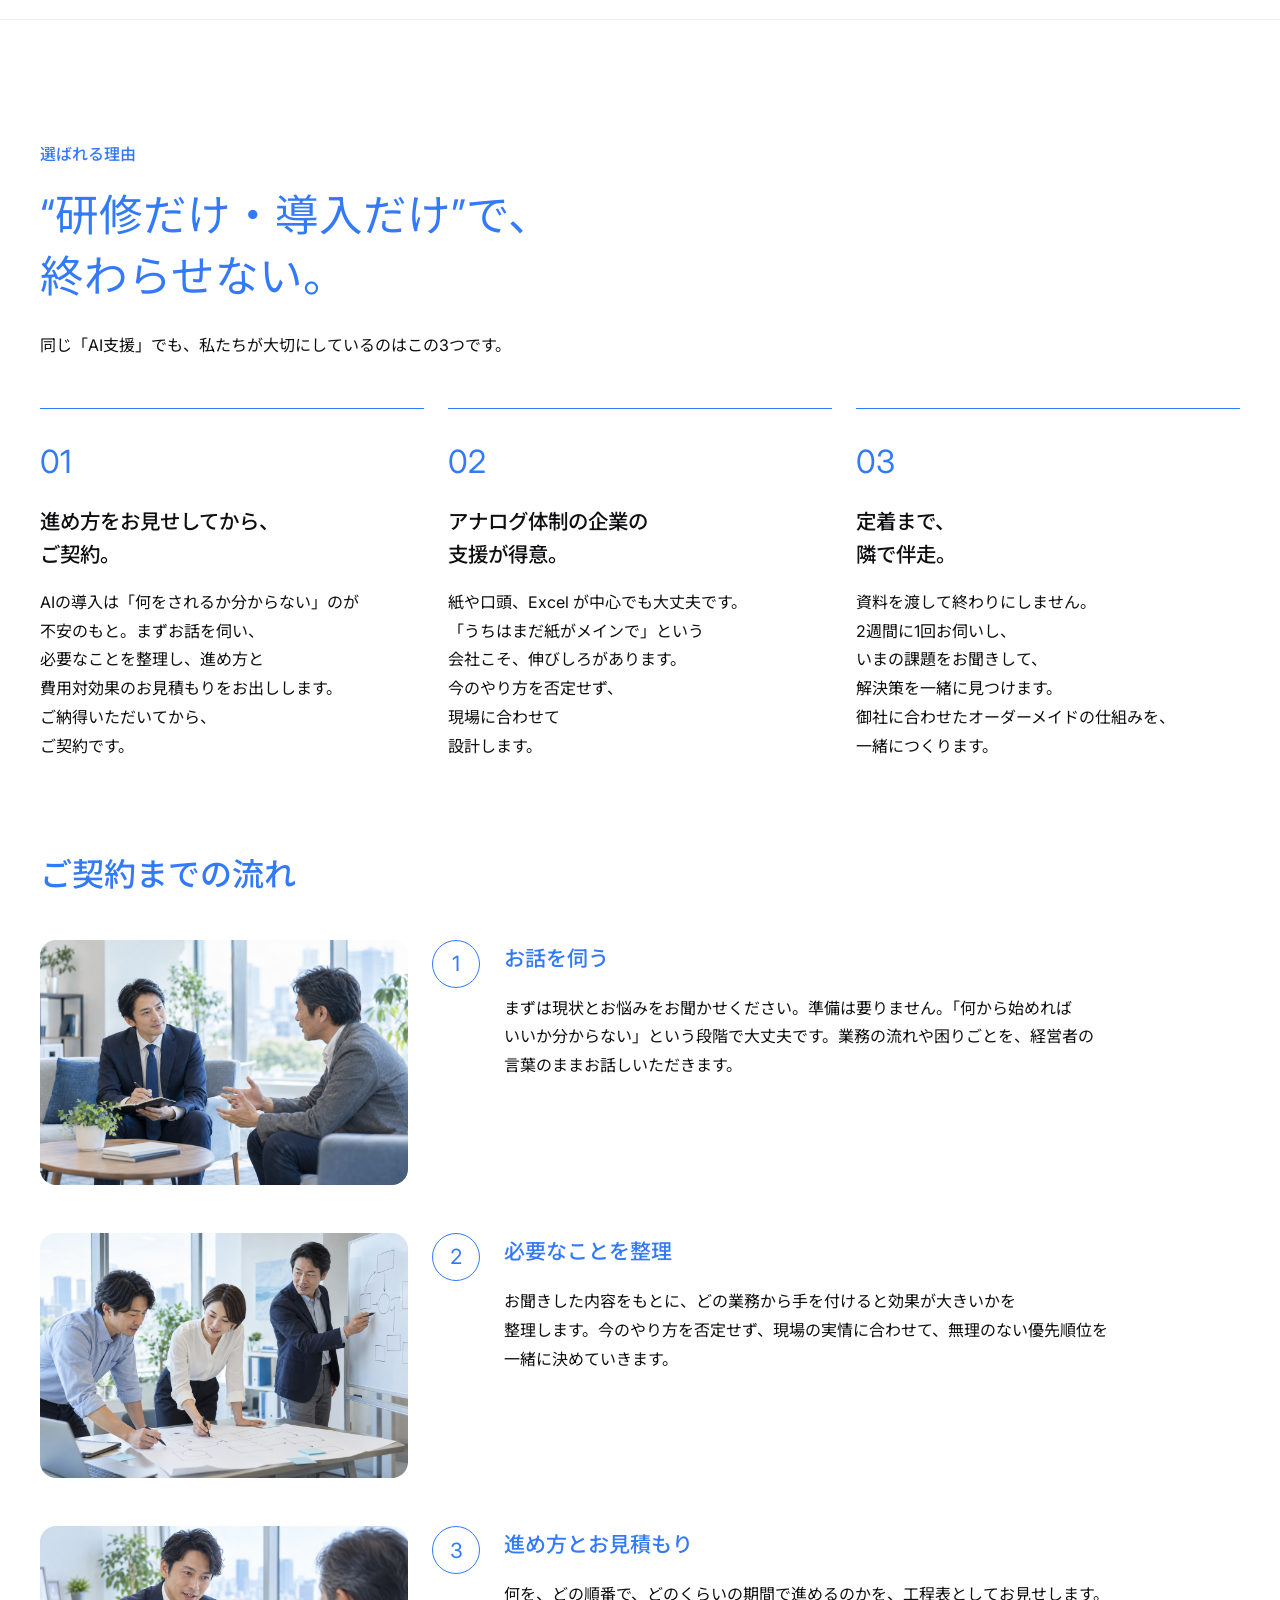
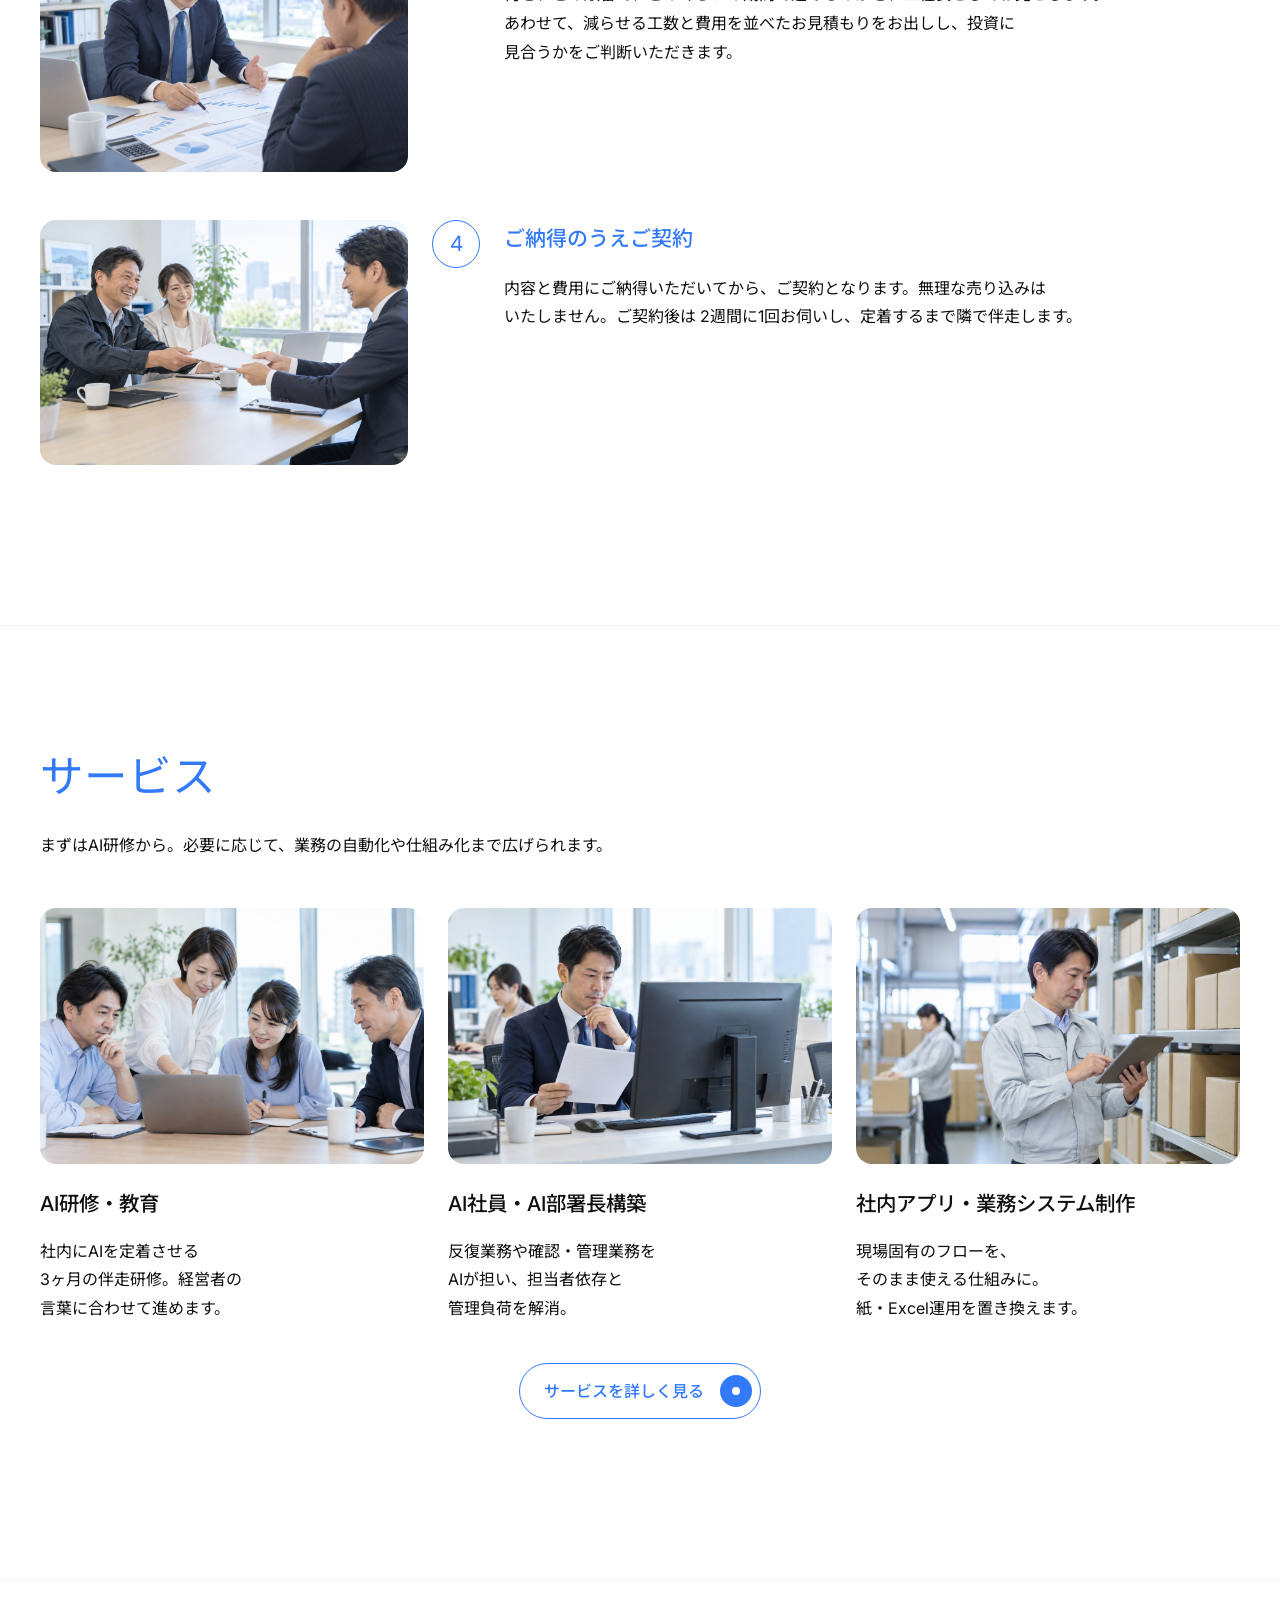
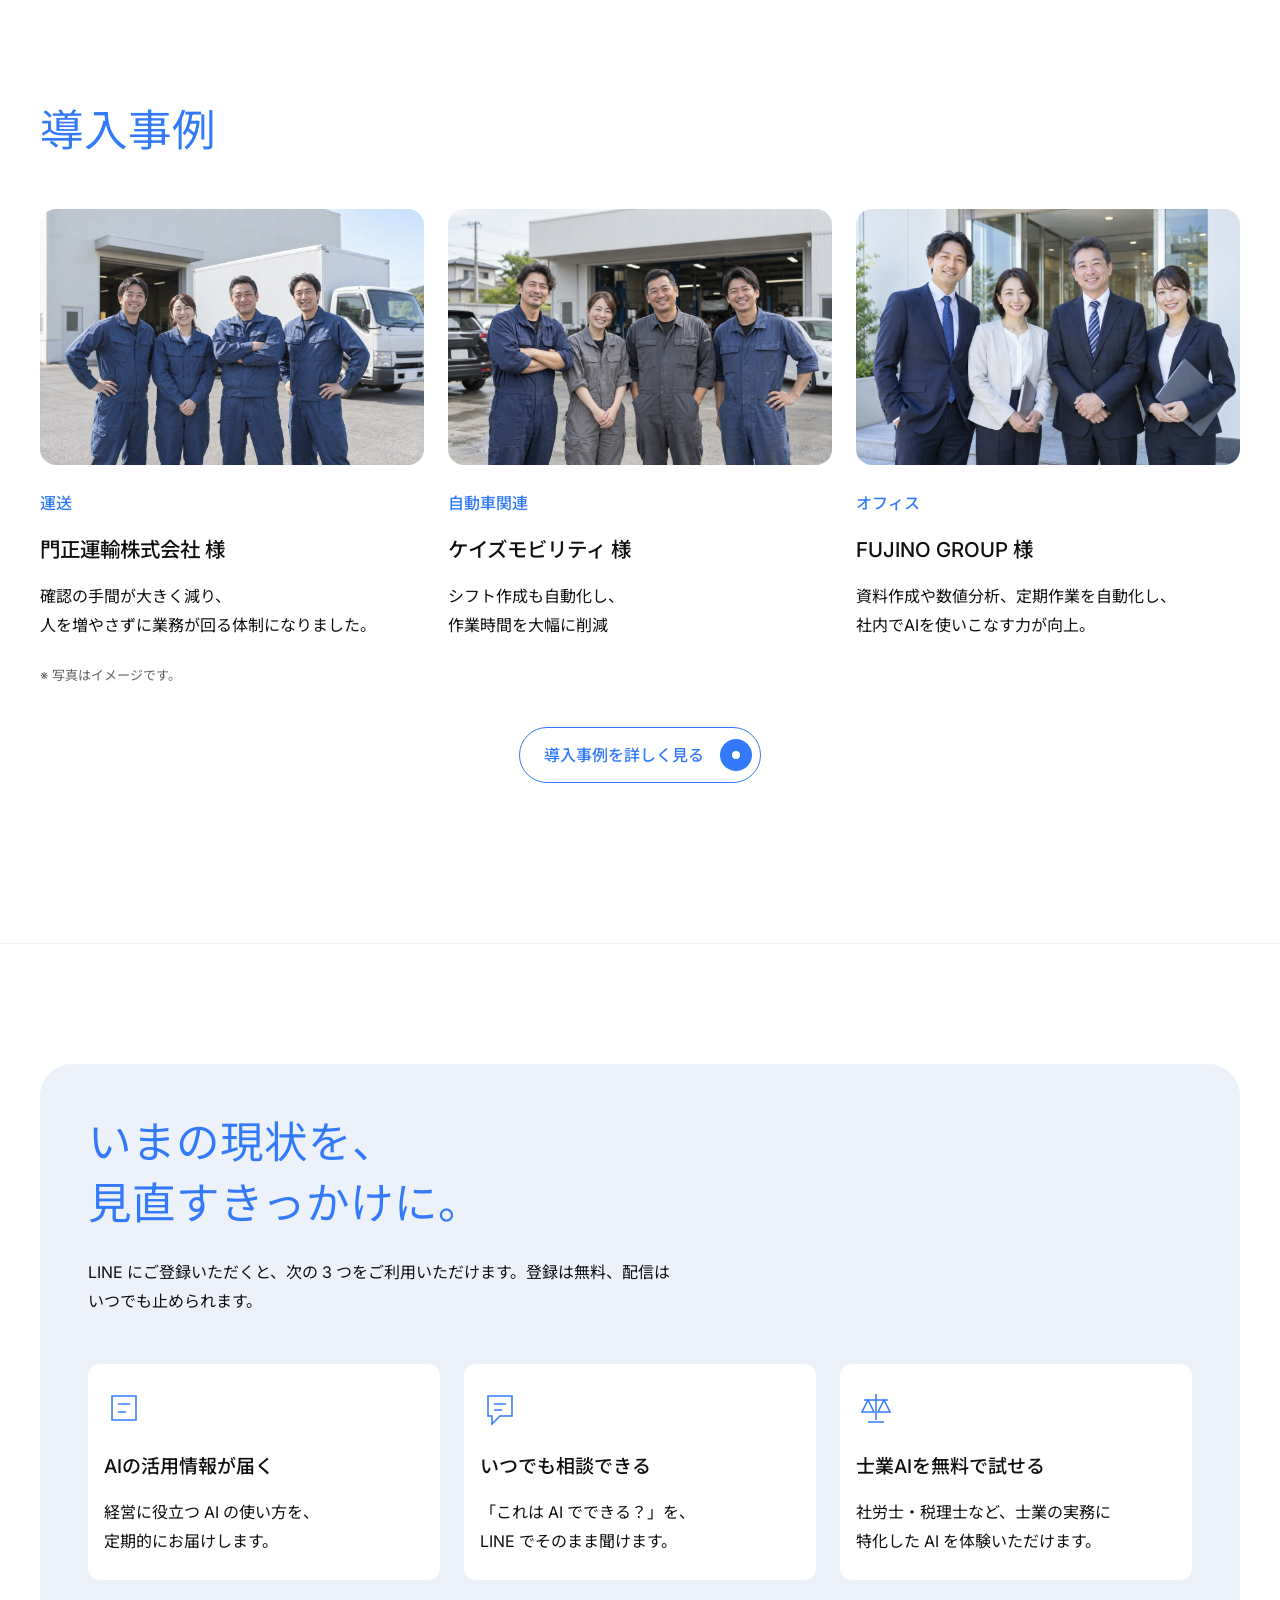
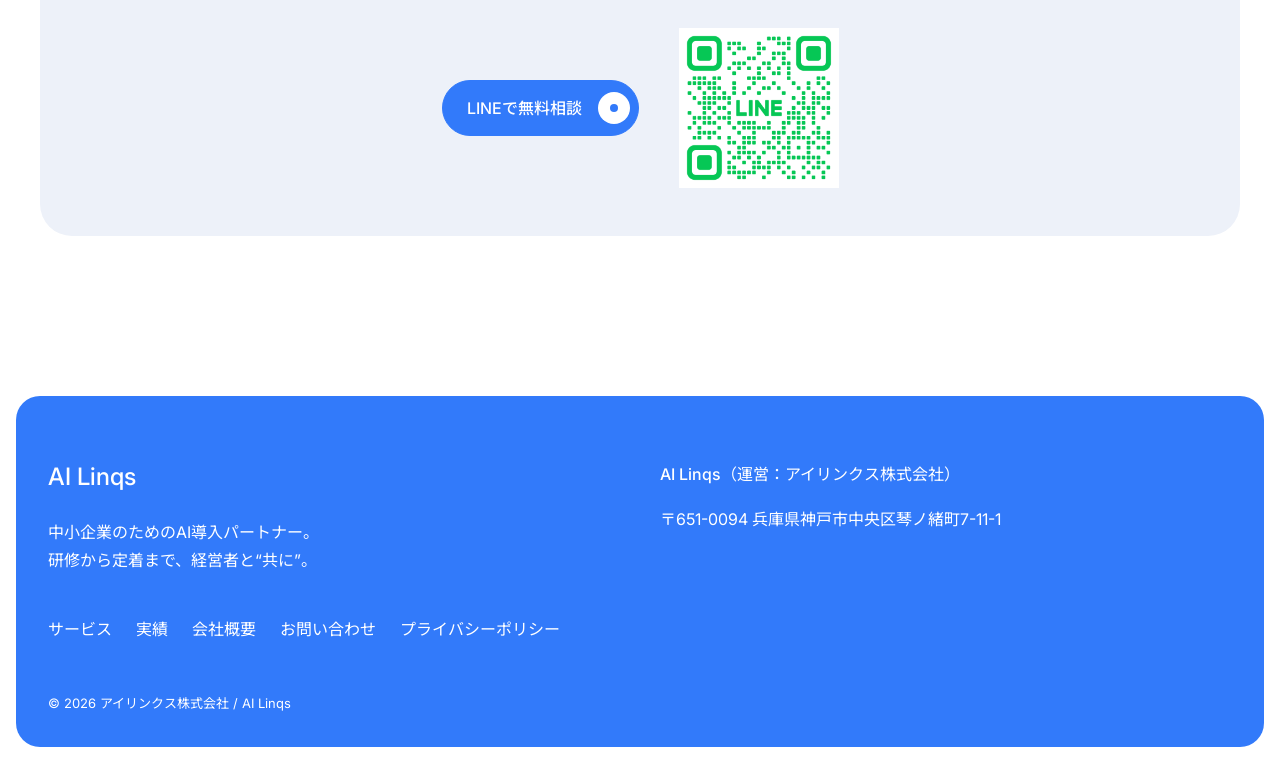
==== commit fa5f7009: "v3.4：いまです ─ 背景を白に、「！」を電球に、挿絵の後ろで右上がりのグラフが伸びる動きを追加 - 挿絵は背景を透明に切り抜いた timing-cut.webp を使用（元の timing.jpg" ====
--- a/index.html
+++ b/index.html
@@ -1,5 +1,5 @@
 <!DOCTYPE html>
-<html lang="ja"><head><meta charset="UTF-8"><meta name="viewport" content="width=device-width, initial-scale=1"><meta name="robots" content="noindex,nofollow"><meta name="theme-color" content="#FFFFFF"><title>中小企業のためのAI導入パートナー｜AI Linqs</title><meta name="description" content="研修やツール導入で終わらせない。御社の現場に合わせてAIを設計し、使い続けられる状態まで“共に”伴走する。それがAI Linqsです。"><link rel="icon" sizes="32x32" href="assets/favicon-32.png"><link rel="icon" sizes="192x192" href="assets/favicon-192.png"><link rel="apple-touch-icon" sizes="180x180" href="assets/favicon-180.png"><link rel="preconnect" href="https://fonts.googleapis.com"><link rel="preconnect" href="https://fonts.gstatic.com" crossorigin><link href="https://fonts.googleapis.com/css2?family=Inter:wght@400;500;600&amp;family=Noto+Sans+JP:wght@400;500&amp;display=swap" rel="stylesheet"><link rel="stylesheet" href="css/style.css"><script src="js/main.js" defer></script></head><body><a class="skip" href="#main">本文へスキップ</a><header class="site-header"><div class="header-inner"><a class="logo" href="index.html">AI Linqs</a><nav class="pill-nav" aria-label="グローバルナビゲーション"><a href="index.html" class="is-active" aria-current="page">トップ</a><a href="about.html">会社概要</a><a href="service.html">サービス</a><a href="works.html">実績</a><a href="contact.html">お問い合わせ</a></nav><div class="header-end"><a class="btn" href="contact.html#contact" data-line-cta>LINEで無料相談<span class="btn-dot" aria-hidden="true"></span></a><button class="burger" id="burger" type="button" aria-label="メニューを開く" aria-expanded="false" aria-controls="spMenu"><span></span><span></span></button></div></div><nav class="sp-menu" id="spMenu" aria-label="スマートフォン用メニュー" hidden><a href="index.html" class="is-active" aria-current="page">トップ</a><a href="about.html">会社概要</a><a href="service.html">サービス</a><a href="works.html">実績</a><a href="contact.html">お問い合わせ</a><a class="btn" href="contact.html#contact" data-line-cta>LINEで無料相談<span class="btn-dot" aria-hidden="true"></span></a></nav><noscript><nav class="nojs-nav" aria-label="ページ一覧"><a href="index.html" class="is-active" aria-current="page">トップ</a><a href="about.html">会社概要</a><a href="service.html">サービス</a><a href="works.html">実績</a><a href="contact.html">お問い合わせ</a></nav></noscript></header><main id="main"><section id="hero" class="hero"><video class="hero-image" autoplay muted loop playsinline preload="metadata" poster="assets/hero-poster.jpg" aria-hidden="true"><source src="assets/hero.mp4" type="video/mp4"></video><div class="hero-inner"><div class="hero-copy"><p class="eyebrow">中小企業のための AI 導入パートナー — KOBE, JAPAN</p><h1><span class="phrase">人とAIの</span><br><span class="phrase">ハイブリッド経営を、</span><br><span class="phrase">当たり前に。</span></h1><p class="lead">研修やツール導入で終わらせない。御社の現場に合わせてAIを設計し、使い続けられる状態まで“共に”伴走する。それがAI Linqsです。</p><a class="btn" href="contact.html#contact" data-line-cta>LINEで無料相談<span class="btn-dot" aria-hidden="true"></span></a></div></div></section><section id="philosophy" class="section "><div class="container"><div class="section-head"><p class="eyebrow">私たちの想い</p><h2><span class="phrase">AIを入れて、</span><br><span class="phrase">人はもっと、人らしく働く。</span></h2></div><div class="philosophy-intro"><div class="prose"><p>私たちがご提案するのは、業務の効率化だけではありません。</p><p>AIに任せられることはAIに任せ、人は、人にしかできない仕事に力を注ぐ。</p><p>働きがいが高まり、生産性が上がり、会社の成長につながっていく。</p><p>それが、AI Linqs の考える「人とAIのハイブリッド経営」です。</p></div><img class="photo" src="assets/philosophy.jpg" alt="明るい職場で笑顔で話す社員たちのイメージ" width="1200" height="800" loading="lazy" decoding="async"></div><div class="grid3 pillars"><article class="card pillar"><div class="card-body"><h3><span class="phrase">人の力を、</span><br><span class="phrase">AIで引き出す。</span></h3><p class="card-copy"><span class="phrase">AIは、人を減らすための道具じゃない。</span><br><span class="phrase">一人ひとりが本来の仕事に集中できるように。</span><br><span class="phrase">人と人の“つながり”を、取り戻すために。</span></p></div></article><article class="card pillar"><div class="card-body"><h3><span class="phrase">ともに考え、</span><br><span class="phrase">ともに動く。</span></h3><p class="card-copy"><span class="phrase">外注先ではなく、伴走者として。</span><br><span class="phrase">御社の現場に入り込み、課題を一緒に解く。</span><br><span class="phrase">経営者の隣で、共に勝ちにいくパートナーへ。</span></p></div></article><article class="card pillar"><div class="card-body"><h3><span class="phrase">テクノロジーが、</span><br><span class="phrase">地域の未来を変える。</span></h3><p class="card-copy"><span class="phrase">人とAIのハイブリッド経営を、</span><br><span class="phrase">日本の新しいスタンダードに。</span><br><span class="phrase">その一歩を、淡路から、御社から。</span></p></div></article></div><div class="actions"><a class="btn" href="about.html">会社概要を見る<span class="btn-dot" aria-hidden="true"></span></a></div></div></section><section id="issues" class="section surface-section"><div class="container"><div class="section-head"><h2>こんなお悩み、<span class="phrase">ありませんか？</span></h2></div><div class="grid3 issue-cards"><article class="card "><img class="photo" src="assets/issue-01.jpg" alt="" width="1200" height="800" loading="lazy" decoding="async"><div class="card-body"><h3>確認が、社長に集まる</h3><p class="card-copy">判断や承認が経営者に集中し、売上が伸びるほど業務が詰まる。気づけば現場が止まる原因が自分になっている。</p></div></article><article class="card "><img class="photo" src="assets/issue-02.jpg" alt="" width="1200" height="800" loading="lazy" decoding="async"><div class="card-body"><h3>人を増やしても、ラクにならない</h3><p class="card-copy">採用しても管理工数が減らず、教育の費用ばかり増える。人手は増えたのに利益改善につながらない。</p></div></article><article class="card "><img class="photo" src="assets/issue-03.jpg" alt="" width="1200" height="800" loading="lazy" decoding="async"><div class="card-body"><h3>紙・Excel・口頭が、混在している</h3><p class="card-copy">情報がバラバラで、特定の人がいないと業務が止まる。引き継ぎも属人化し、ノウハウが残らない。</p></div></article></div></div></section><section id="timing" class="section "><div class="container"><div class="timing-layout"><div class="timing-copy"><div class="section-head"><h2>AIを入れるなら、<br>いまです。</h2></div><p class="timing-body"><span class="phrase">人手不足が進むこれからの時代、AIは「人を減らす道具」ではなく、</span><br><span class="phrase">「人の力を引き出す相棒」になります。早く始めた会社ほど、</span><br><span class="phrase">現場に合った使い方が育ちます。まずは、できるところから。</span></p><div class="actions"><a class="btn" href="contact.html#contact" data-line-cta>LINEで無料相談<span class="btn-dot" aria-hidden="true"></span></a></div></div><div class="timing-visual"><img class="photo" src="assets/timing.jpg" alt="机の前でひらめいた表情で顔を上げる経営者と、隣の社員" width="1200" height="800" loading="lazy" decoding="async"><span class="timing-mark" aria-hidden="true">！</span></div></div></div></section><section id="reasons" class="section "><div class="container"><div class="section-head"><p class="eyebrow">選ばれる理由</p><h2>“研修だけ・導入だけ”で、<br><span class="phrase">終わらせない。</span></h2><p class="lead">同じ「AI支援」でも、私たちが大切にしているのはこの3つです。</p></div><div class="grid3 reason-cards"><article class="card "><div class="card-body"><p class="eyebrow">01</p><h3><span class="phrase">進め方をお見せしてから、</span><br><span class="phrase">ご契約。</span></h3><p class="card-copy"><span class="phrase">AIの導入は「何をされるか分からない」のが</span><br><span class="phrase">不安のもと。まずお話を伺い、</span><br><span class="phrase">必要なことを整理し、進め方と</span><br><span class="phrase">費用対効果のお見積もりをお出しします。</span><br><span class="phrase">ご納得いただいてから、</span><br><span class="phrase">ご契約です。</span></p></div></article><article class="card "><div class="card-body"><p class="eyebrow">02</p><h3><span class="phrase">アナログ体制の企業の</span><br><span class="phrase">支援が得意。</span></h3><p class="card-copy"><span class="phrase">紙や口頭、Excel が中心でも大丈夫です。</span><br><span class="phrase">「うちはまだ紙がメインで」という</span><br><span class="phrase">会社こそ、伸びしろがあります。</span><br><span class="phrase">今のやり方を否定せず、</span><br><span class="phrase">現場に合わせて</span><br><span class="phrase">設計します。</span></p></div></article><article class="card "><div class="card-body"><p class="eyebrow">03</p><h3><span class="phrase">定着まで、</span><br><span class="phrase">隣で伴走。</span></h3><p class="card-copy"><span class="phrase">資料を渡して終わりにしません。</span><br><span class="phrase">2週間に1回お伺いし、</span><br><span class="phrase">いまの課題をお聞きして、</span><br><span class="phrase">解決策を一緒に見つけます。</span><br><span class="phrase">御社に合わせたオーダーメイドの仕組みを、</span><br><span class="phrase">一緒につくります。</span></p></div></article></div><div class="contract-flow"><h3>ご契約までの流れ</h3><ol class="contract-steps"><li><img class="photo" src="assets/step-01.jpg" alt="応接スペースで経営者の話を聞く担当者" width="1200" height="800" loading="lazy" decoding="async"><span class="step-number" aria-hidden="true">1</span><div class="contract-copy"><h4>お話を伺う</h4><p>まずは現状とお悩みをお聞かせください。準備は要りません。「何から始めればいいか分からない」という段階で大丈夫です。業務の流れや困りごとを、経営者の言葉のままお話しいただきます。</p></div></li><li><img class="photo" src="assets/step-02.jpg" alt="業務の流れを紙とホワイトボードで整理する社員たち" width="1200" height="800" loading="lazy" decoding="async"><span class="step-number" aria-hidden="true">2</span><div class="contract-copy"><h4>必要なことを整理</h4><p>お聞きした内容をもとに、どの業務から手を付けると効果が大きいかを整理します。今のやり方を否定せず、現場の実情に合わせて、無理のない優先順位を一緒に決めていきます。</p></div></li><li><img class="photo" src="assets/step-03.jpg" alt="机に広げた工程表と見積もりを説明する担当者" width="1200" height="800" loading="lazy" decoding="async"><span class="step-number" aria-hidden="true">3</span><div class="contract-copy"><h4>進め方とお見積もり</h4><p>何を、どの順番で、どのくらいの期間で進めるのかを、工程表としてお見せします。あわせて、減らせる工数と費用を並べたお見積もりをお出しし、投資に見合うかをご判断いただきます。</p></div></li><li><img class="photo" src="assets/step-04.jpg" alt="笑顔で契約書類を交わす経営者と担当者" width="1200" height="800" loading="lazy" decoding="async"><span class="step-number" aria-hidden="true">4</span><div class="contract-copy"><h4>ご納得のうえご契約</h4><p>内容と費用にご納得いただいてから、ご契約となります。無理な売り込みはいたしません。ご契約後は 2週間に1回お伺いし、定着するまで隣で伴走します。</p></div></li></ol></div></div></section><section id="service" class="section "><div class="container"><div class="section-head"><h2>サービス</h2><p class="lead">まずはAI研修から。必要に応じて、業務の自動化や仕組み化まで広げられます。</p></div><div class="grid3 service-cards"><article class="card "><img class="photo" src="assets/service-training.jpg" width="1200" height="800" loading="lazy" decoding="async" alt=""><div class="card-body"><h3>AI研修・教育</h3><p class="card-copy"><span class="phrase">社内にAIを定着させる</span><br><span class="phrase">3ヶ月の伴走研修。経営者の</span><br><span class="phrase">言葉に合わせて進めます。</span></p></div></article><article class="card "><img class="photo" src="assets/service-aistaff.jpg" width="1200" height="800" loading="lazy" decoding="async" alt=""><div class="card-body"><h3>AI社員・AI部署長構築</h3><p class="card-copy"><span class="phrase">反復業務や確認・管理業務を</span><br><span class="phrase">AIが担い、担当者依存と</span><br><span class="phrase">管理負荷を解消。</span></p></div></article><article class="card "><img class="photo" src="assets/service-app.jpg" width="1200" height="800" loading="lazy" decoding="async" alt=""><div class="card-body"><h3>社内アプリ・業務システム制作</h3><p class="card-copy"><span class="phrase">現場固有のフローを、</span><br><span class="phrase">そのまま使える仕組みに。</span><br><span class="phrase">紙・Excel運用を置き換えます。</span></p></div></article></div><div class="actions"><a class="btn" href="service.html">サービスを詳しく見る<span class="btn-dot" aria-hidden="true"></span></a></div></div></section><section id="works" class="section "><div class="container"><div class="section-head"><h2>導入事例</h2></div><div class="grid3 case-cards"><article class="card "><img class="photo" src="assets/case-01.jpg" alt="" width="1200" height="800" loading="lazy" decoding="async"><div class="card-body"><p class="eyebrow">運送</p><h3>門正運輸株式会社 様</h3><p class="card-copy"><span class="phrase">確認の手間が大きく減り、</span><br><span class="phrase">人を増やさずに業務が回る体制になりました。</span></p></div></article><article class="card "><img class="photo" src="assets/case-02.jpg" alt="" width="1200" height="800" loading="lazy" decoding="async"><div class="card-body"><p class="eyebrow">自動車関連</p><h3>ケイズモビリティ 様</h3><p class="card-copy"><span class="phrase">シフト作成も自動化し、</span><br><span class="phrase">作業時間を大幅に削減</span></p></div></article><article class="card "><img class="photo" src="assets/case-03.jpg" alt="" width="1200" height="800" loading="lazy" decoding="async"><div class="card-body"><p class="eyebrow">オフィス</p><h3>FUJINO GROUP 様</h3><p class="card-copy"><span class="phrase">資料作成や数値分析、定期作業を自動化し、</span><br><span class="phrase">社内でAIを使いこなす力が向上。</span></p></div></article></div><p class="note">※ 写真はイメージです。</p><div class="actions"><a class="btn" href="works.html">導入事例を詳しく見る<span class="btn-dot" aria-hidden="true"></span></a></div></div></section><section id="line" class="section "><div class="container"><div class="line-frame"><div class="section-head"><h2>いまの現状を、<br><span class="phrase">見直すきっかけに。</span></h2><p class="lead">LINE にご登録いただくと、次の 3 つをご利用いただけます。登録は無料、配信はいつでも止められます。</p></div><div class="grid3 benefits"><article class="card "><svg class="line-icon" viewBox="0 0 40 40" aria-hidden="true"><path d="M8 8h24v24H8z M14 16h12 M14 24h8"/></svg><div class="card-body"><h3>AIの活用情報が届く</h3><p class="card-copy"><span class="phrase">経営に役立つ AI の使い方を、</span><br><span class="phrase">定期的にお届けします。</span></p></div></article><article class="card "><svg class="line-icon" viewBox="0 0 40 40" aria-hidden="true"><path d="M8 8h24v20H20l-8 8v-8H8z M14 16h12 M14 22h8"/></svg><div class="card-body"><h3>いつでも相談できる</h3><p class="card-copy"><span class="phrase">「これは AI でできる？」を、</span><br><span class="phrase">LINE でそのまま聞けます。</span></p></div></article><article class="card "><svg class="line-icon" viewBox="0 0 40 40" aria-hidden="true"><path d="M20 6v26 M8 12h24 M12 12l-6 12h12z M28 12l-6 12h12z M12 34h16"/></svg><div class="card-body"><h3>士業AIを無料で試せる</h3><p class="card-copy"><span class="phrase">社労士・税理士など、士業の実務に</span><br><span class="phrase">特化した AI を体験いただけます。</span></p></div></article></div><div class="line-action"><a class="btn" href="contact.html#contact" data-line-cta>LINEで無料相談<span class="btn-dot" aria-hidden="true"></span></a><img class="qr pc-only" src="assets/line-qr.png" alt="LINE友だち追加QRコード" width="160" height="160"></div></div></div></section></main><footer class="footer">
+<html lang="ja"><head><meta charset="UTF-8"><meta name="viewport" content="width=device-width, initial-scale=1"><meta name="robots" content="noindex,nofollow"><meta name="theme-color" content="#FFFFFF"><title>中小企業のためのAI導入パートナー｜AI Linqs</title><meta name="description" content="研修やツール導入で終わらせない。御社の現場に合わせてAIを設計し、使い続けられる状態まで“共に”伴走する。それがAI Linqsです。"><link rel="icon" sizes="32x32" href="assets/favicon-32.png"><link rel="icon" sizes="192x192" href="assets/favicon-192.png"><link rel="apple-touch-icon" sizes="180x180" href="assets/favicon-180.png"><link rel="preconnect" href="https://fonts.googleapis.com"><link rel="preconnect" href="https://fonts.gstatic.com" crossorigin><link href="https://fonts.googleapis.com/css2?family=Inter:wght@400;500;600&amp;family=Noto+Sans+JP:wght@400;500&amp;display=swap" rel="stylesheet"><link rel="stylesheet" href="css/style.css"><script src="js/main.js" defer></script></head><body><a class="skip" href="#main">本文へスキップ</a><header class="site-header"><div class="header-inner"><a class="logo" href="index.html">AI Linqs</a><nav class="pill-nav" aria-label="グローバルナビゲーション"><a href="index.html" class="is-active" aria-current="page">トップ</a><a href="about.html">会社概要</a><a href="service.html">サービス</a><a href="works.html">実績</a><a href="contact.html">お問い合わせ</a></nav><div class="header-end"><a class="btn" href="contact.html#contact" data-line-cta>LINEで無料相談<span class="btn-dot" aria-hidden="true"></span></a><button class="burger" id="burger" type="button" aria-label="メニューを開く" aria-expanded="false" aria-controls="spMenu"><span></span><span></span></button></div></div><nav class="sp-menu" id="spMenu" aria-label="スマートフォン用メニュー" hidden><a href="index.html" class="is-active" aria-current="page">トップ</a><a href="about.html">会社概要</a><a href="service.html">サービス</a><a href="works.html">実績</a><a href="contact.html">お問い合わせ</a><a class="btn" href="contact.html#contact" data-line-cta>LINEで無料相談<span class="btn-dot" aria-hidden="true"></span></a></nav><noscript><nav class="nojs-nav" aria-label="ページ一覧"><a href="index.html" class="is-active" aria-current="page">トップ</a><a href="about.html">会社概要</a><a href="service.html">サービス</a><a href="works.html">実績</a><a href="contact.html">お問い合わせ</a></nav></noscript></header><main id="main"><section id="hero" class="hero"><video class="hero-image" autoplay muted loop playsinline preload="metadata" poster="assets/hero-poster.jpg" aria-hidden="true"><source src="assets/hero.mp4" type="video/mp4"></video><div class="hero-inner"><div class="hero-copy"><p class="eyebrow">中小企業のための AI 導入パートナー — KOBE, JAPAN</p><h1><span class="phrase">人とAIの</span><br><span class="phrase">ハイブリッド経営を、</span><br><span class="phrase">当たり前に。</span></h1><p class="lead">研修やツール導入で終わらせない。御社の現場に合わせてAIを設計し、使い続けられる状態まで“共に”伴走する。それがAI Linqsです。</p><a class="btn" href="contact.html#contact" data-line-cta>LINEで無料相談<span class="btn-dot" aria-hidden="true"></span></a></div></div></section><section id="philosophy" class="section "><div class="container"><div class="section-head"><p class="eyebrow">私たちの想い</p><h2><span class="phrase">AIを入れて、</span><br><span class="phrase">人はもっと、人らしく働く。</span></h2></div><div class="philosophy-intro"><div class="prose"><p>私たちがご提案するのは、業務の効率化だけではありません。</p><p>AIに任せられることはAIに任せ、人は、人にしかできない仕事に力を注ぐ。</p><p>働きがいが高まり、生産性が上がり、会社の成長につながっていく。</p><p>それが、AI Linqs の考える「人とAIのハイブリッド経営」です。</p></div><img class="photo" src="assets/philosophy.jpg" alt="明るい職場で笑顔で話す社員たちのイメージ" width="1200" height="800" loading="lazy" decoding="async"></div><div class="grid3 pillars"><article class="card pillar"><div class="card-body"><h3><span class="phrase">人の力を、</span><br><span class="phrase">AIで引き出す。</span></h3><p class="card-copy"><span class="phrase">AIは、人を減らすための道具じゃない。</span><br><span class="phrase">一人ひとりが本来の仕事に集中できるように。</span><br><span class="phrase">人と人の“つながり”を、取り戻すために。</span></p></div></article><article class="card pillar"><div class="card-body"><h3><span class="phrase">ともに考え、</span><br><span class="phrase">ともに動く。</span></h3><p class="card-copy"><span class="phrase">外注先ではなく、伴走者として。</span><br><span class="phrase">御社の現場に入り込み、課題を一緒に解く。</span><br><span class="phrase">経営者の隣で、共に勝ちにいくパートナーへ。</span></p></div></article><article class="card pillar"><div class="card-body"><h3><span class="phrase">テクノロジーが、</span><br><span class="phrase">地域の未来を変える。</span></h3><p class="card-copy"><span class="phrase">人とAIのハイブリッド経営を、</span><br><span class="phrase">日本の新しいスタンダードに。</span><br><span class="phrase">その一歩を、淡路から、御社から。</span></p></div></article></div><div class="actions"><a class="btn" href="about.html">会社概要を見る<span class="btn-dot" aria-hidden="true"></span></a></div></div></section><section id="issues" class="section surface-section"><div class="container"><div class="section-head"><h2>こんなお悩み、<span class="phrase">ありませんか？</span></h2></div><div class="grid3 issue-cards"><article class="card "><img class="photo" src="assets/issue-01.jpg" alt="" width="1200" height="800" loading="lazy" decoding="async"><div class="card-body"><h3>確認が、社長に集まる</h3><p class="card-copy">判断や承認が経営者に集中し、売上が伸びるほど業務が詰まる。気づけば現場が止まる原因が自分になっている。</p></div></article><article class="card "><img class="photo" src="assets/issue-02.jpg" alt="" width="1200" height="800" loading="lazy" decoding="async"><div class="card-body"><h3>人を増やしても、ラクにならない</h3><p class="card-copy">採用しても管理工数が減らず、教育の費用ばかり増える。人手は増えたのに利益改善につながらない。</p></div></article><article class="card "><img class="photo" src="assets/issue-03.jpg" alt="" width="1200" height="800" loading="lazy" decoding="async"><div class="card-body"><h3>紙・Excel・口頭が、混在している</h3><p class="card-copy">情報がバラバラで、特定の人がいないと業務が止まる。引き継ぎも属人化し、ノウハウが残らない。</p></div></article></div></div></section><section id="timing" class="section "><div class="container"><div class="timing-layout"><div class="timing-copy"><div class="section-head"><h2>AIを入れるなら、<br>いまです。</h2></div><p class="timing-body"><span class="phrase">人手不足が進むこれからの時代、AIは「人を減らす道具」ではなく、</span><br><span class="phrase">「人の力を引き出す相棒」になります。早く始めた会社ほど、</span><br><span class="phrase">現場に合った使い方が育ちます。まずは、できるところから。</span></p><div class="actions"><a class="btn" href="contact.html#contact" data-line-cta>LINEで無料相談<span class="btn-dot" aria-hidden="true"></span></a></div></div><div class="timing-visual"><svg class="timing-graph" viewBox="0 0 1200 800" preserveAspectRatio="none" aria-hidden="true"><g fill="#EDF1F9"><rect class="g-bar" style="--i:0" x="60" y="450" width="96" height="150" rx="12"/><rect class="g-bar" style="--i:1" x="210" y="385" width="96" height="215" rx="12"/><rect class="g-bar" style="--i:2" x="360" y="310" width="96" height="290" rx="12"/><rect class="g-bar" style="--i:3" x="510" y="225" width="96" height="375" rx="12"/><rect class="g-bar" style="--i:4" x="660" y="145" width="96" height="455" rx="12"/><rect class="g-bar" style="--i:5" x="810" y="55" width="96" height="545" rx="12"/><rect class="g-bar" style="--i:6" x="960" y="-40" width="96" height="640" rx="12"/></g><path class="g-line" pathLength="1" d="M60 560 L258 470 L408 500 L558 360 L708 300 L858 180 L1130 40" fill="none" stroke="#327AFA" stroke-width="5" stroke-linecap="round" stroke-linejoin="round"/><path class="g-arrow" d="M1068 34 L1134 38 L1112 100" fill="none" stroke="#327AFA" stroke-width="5" stroke-linecap="round" stroke-linejoin="round"/></svg><img class="photo" src="assets/timing-cut.webp" alt="机の前でひらめいた表情で顔を上げる経営者と、隣の社員" width="1200" height="800" loading="lazy" decoding="async"><span class="timing-mark" aria-hidden="true"><svg viewBox="0 0 96 96" fill="none" stroke-linecap="round" stroke-linejoin="round"><g class="bulb-rays" stroke="currentColor" stroke-width="3"><path d="M48 4v10"/><path d="M17 17l7 7"/><path d="M79 17l-7 7"/><path d="M4 48h10"/><path d="M82 48h10"/></g><path class="bulb-glass" d="M48 22c-13.300 0-24 10.500-24 23.500 0 8.500 4.500 15 10.500 19.500 2.500 1.900 3.500 4 3.500 7h20c0-3 1-5.100 3.500-7C67.500 60.500 72 54 72 45.500 72 32.500 61.300 22 48 22Z" fill="currentColor"/><path d="M42 58l6-10 6 10" stroke="#FFFFFF" stroke-width="3"/><path d="M48 48v24" stroke="#FFFFFF" stroke-width="3"/><path d="M39 78h18M41 85h14" stroke="currentColor" stroke-width="4"/></svg></span></div></div></div></section><section id="reasons" class="section "><div class="container"><div class="section-head"><p class="eyebrow">選ばれる理由</p><h2>“研修だけ・導入だけ”で、<br><span class="phrase">終わらせない。</span></h2><p class="lead">同じ「AI支援」でも、私たちが大切にしているのはこの3つです。</p></div><div class="grid3 reason-cards"><article class="card "><div class="card-body"><p class="eyebrow">01</p><h3><span class="phrase">進め方をお見せしてから、</span><br><span class="phrase">ご契約。</span></h3><p class="card-copy"><span class="phrase">AIの導入は「何をされるか分からない」のが</span><br><span class="phrase">不安のもと。まずお話を伺い、</span><br><span class="phrase">必要なことを整理し、進め方と</span><br><span class="phrase">費用対効果のお見積もりをお出しします。</span><br><span class="phrase">ご納得いただいてから、</span><br><span class="phrase">ご契約です。</span></p></div></article><article class="card "><div class="card-body"><p class="eyebrow">02</p><h3><span class="phrase">アナログ体制の企業の</span><br><span class="phrase">支援が得意。</span></h3><p class="card-copy"><span class="phrase">紙や口頭、Excel が中心でも大丈夫です。</span><br><span class="phrase">「うちはまだ紙がメインで」という</span><br><span class="phrase">会社こそ、伸びしろがあります。</span><br><span class="phrase">今のやり方を否定せず、</span><br><span class="phrase">現場に合わせて</span><br><span class="phrase">設計します。</span></p></div></article><article class="card "><div class="card-body"><p class="eyebrow">03</p><h3><span class="phrase">定着まで、</span><br><span class="phrase">隣で伴走。</span></h3><p class="card-copy"><span class="phrase">資料を渡して終わりにしません。</span><br><span class="phrase">2週間に1回お伺いし、</span><br><span class="phrase">いまの課題をお聞きして、</span><br><span class="phrase">解決策を一緒に見つけます。</span><br><span class="phrase">御社に合わせたオーダーメイドの仕組みを、</span><br><span class="phrase">一緒につくります。</span></p></div></article></div><div class="contract-flow"><h3>ご契約までの流れ</h3><ol class="contract-steps"><li><img class="photo" src="assets/step-01.jpg" alt="応接スペースで経営者の話を聞く担当者" width="1200" height="800" loading="lazy" decoding="async"><span class="step-number" aria-hidden="true">1</span><div class="contract-copy"><h4>お話を伺う</h4><p>まずは現状とお悩みをお聞かせください。準備は要りません。「何から始めればいいか分からない」という段階で大丈夫です。業務の流れや困りごとを、経営者の言葉のままお話しいただきます。</p></div></li><li><img class="photo" src="assets/step-02.jpg" alt="業務の流れを紙とホワイトボードで整理する社員たち" width="1200" height="800" loading="lazy" decoding="async"><span class="step-number" aria-hidden="true">2</span><div class="contract-copy"><h4>必要なことを整理</h4><p>お聞きした内容をもとに、どの業務から手を付けると効果が大きいかを整理します。今のやり方を否定せず、現場の実情に合わせて、無理のない優先順位を一緒に決めていきます。</p></div></li><li><img class="photo" src="assets/step-03.jpg" alt="机に広げた工程表と見積もりを説明する担当者" width="1200" height="800" loading="lazy" decoding="async"><span class="step-number" aria-hidden="true">3</span><div class="contract-copy"><h4>進め方とお見積もり</h4><p>何を、どの順番で、どのくらいの期間で進めるのかを、工程表としてお見せします。あわせて、減らせる工数と費用を並べたお見積もりをお出しし、投資に見合うかをご判断いただきます。</p></div></li><li><img class="photo" src="assets/step-04.jpg" alt="笑顔で契約書類を交わす経営者と担当者" width="1200" height="800" loading="lazy" decoding="async"><span class="step-number" aria-hidden="true">4</span><div class="contract-copy"><h4>ご納得のうえご契約</h4><p>内容と費用にご納得いただいてから、ご契約となります。無理な売り込みはいたしません。ご契約後は 2週間に1回お伺いし、定着するまで隣で伴走します。</p></div></li></ol></div></div></section><section id="service" class="section "><div class="container"><div class="section-head"><h2>サービス</h2><p class="lead">まずはAI研修から。必要に応じて、業務の自動化や仕組み化まで広げられます。</p></div><div class="grid3 service-cards"><article class="card "><img class="photo" src="assets/service-training.jpg" width="1200" height="800" loading="lazy" decoding="async" alt=""><div class="card-body"><h3>AI研修・教育</h3><p class="card-copy"><span class="phrase">社内にAIを定着させる</span><br><span class="phrase">3ヶ月の伴走研修。経営者の</span><br><span class="phrase">言葉に合わせて進めます。</span></p></div></article><article class="card "><img class="photo" src="assets/service-aistaff.jpg" width="1200" height="800" loading="lazy" decoding="async" alt=""><div class="card-body"><h3>AI社員・AI部署長構築</h3><p class="card-copy"><span class="phrase">反復業務や確認・管理業務を</span><br><span class="phrase">AIが担い、担当者依存と</span><br><span class="phrase">管理負荷を解消。</span></p></div></article><article class="card "><img class="photo" src="assets/service-app.jpg" width="1200" height="800" loading="lazy" decoding="async" alt=""><div class="card-body"><h3>社内アプリ・業務システム制作</h3><p class="card-copy"><span class="phrase">現場固有のフローを、</span><br><span class="phrase">そのまま使える仕組みに。</span><br><span class="phrase">紙・Excel運用を置き換えます。</span></p></div></article></div><div class="actions"><a class="btn" href="service.html">サービスを詳しく見る<span class="btn-dot" aria-hidden="true"></span></a></div></div></section><section id="works" class="section "><div class="container"><div class="section-head"><h2>導入事例</h2></div><div class="grid3 case-cards"><article class="card "><img class="photo" src="assets/case-01.jpg" alt="" width="1200" height="800" loading="lazy" decoding="async"><div class="card-body"><p class="eyebrow">運送</p><h3>門正運輸株式会社 様</h3><p class="card-copy"><span class="phrase">確認の手間が大きく減り、</span><br><span class="phrase">人を増やさずに業務が回る体制になりました。</span></p></div></article><article class="card "><img class="photo" src="assets/case-02.jpg" alt="" width="1200" height="800" loading="lazy" decoding="async"><div class="card-body"><p class="eyebrow">自動車関連</p><h3>ケイズモビリティ 様</h3><p class="card-copy"><span class="phrase">シフト作成も自動化し、</span><br><span class="phrase">作業時間を大幅に削減</span></p></div></article><article class="card "><img class="photo" src="assets/case-03.jpg" alt="" width="1200" height="800" loading="lazy" decoding="async"><div class="card-body"><p class="eyebrow">オフィス</p><h3>FUJINO GROUP 様</h3><p class="card-copy"><span class="phrase">資料作成や数値分析、定期作業を自動化し、</span><br><span class="phrase">社内でAIを使いこなす力が向上。</span></p></div></article></div><p class="note">※ 写真はイメージです。</p><div class="actions"><a class="btn" href="works.html">導入事例を詳しく見る<span class="btn-dot" aria-hidden="true"></span></a></div></div></section><section id="line" class="section "><div class="container"><div class="line-frame"><div class="section-head"><h2>いまの現状を、<br><span class="phrase">見直すきっかけに。</span></h2><p class="lead">LINE にご登録いただくと、次の 3 つをご利用いただけます。登録は無料、配信はいつでも止められます。</p></div><div class="grid3 benefits"><article class="card "><svg class="line-icon" viewBox="0 0 40 40" aria-hidden="true"><path d="M8 8h24v24H8z M14 16h12 M14 24h8"/></svg><div class="card-body"><h3>AIの活用情報が届く</h3><p class="card-copy"><span class="phrase">経営に役立つ AI の使い方を、</span><br><span class="phrase">定期的にお届けします。</span></p></div></article><article class="card "><svg class="line-icon" viewBox="0 0 40 40" aria-hidden="true"><path d="M8 8h24v20H20l-8 8v-8H8z M14 16h12 M14 22h8"/></svg><div class="card-body"><h3>いつでも相談できる</h3><p class="card-copy"><span class="phrase">「これは AI でできる？」を、</span><br><span class="phrase">LINE でそのまま聞けます。</span></p></div></article><article class="card "><svg class="line-icon" viewBox="0 0 40 40" aria-hidden="true"><path d="M20 6v26 M8 12h24 M12 12l-6 12h12z M28 12l-6 12h12z M12 34h16"/></svg><div class="card-body"><h3>士業AIを無料で試せる</h3><p class="card-copy"><span class="phrase">社労士・税理士など、士業の実務に</span><br><span class="phrase">特化した AI を体験いただけます。</span></p></div></article></div><div class="line-action"><a class="btn" href="contact.html#contact" data-line-cta>LINEで無料相談<span class="btn-dot" aria-hidden="true"></span></a><img class="qr pc-only" src="assets/line-qr.png" alt="LINE友だち追加QRコード" width="160" height="160"></div></div></div></section></main><footer class="footer">
   <div class="container">
     <div class="footer__grid">
       <div>
--- a/css/style.css
+++ b/css/style.css
@@ -396,3 +396,27 @@
 .timing-body .phrase { display: inline; }
 .timing-body br { display: none; }
 .timing-body { text-align: justify; }
+/* v3.4：いまです ─ 背景は白、「！」を電球に（ひらめいた感じ） */
+.timing-visual { background: var(--white); padding: 0; border-radius: 0; overflow: visible; }
+.timing-visual .photo { mix-blend-mode: normal; }
+.timing-mark { top: 0; left: 54%; width: 112px; height: 112px; background: none; border-radius: 0; color: var(--blue); }
+.timing-mark svg { display: block; width: 100%; height: 100%; }
+.timing-mark::after { content: none; }
+.timing-mark .bulb-rays { transform-origin: 48px 48px; transition: opacity .4s ease 1s, transform .4s ease 1s; }
+.timing-visual.is-pending .bulb-rays { opacity: 0; transform: scale(.7); }
+.timing-visual:not(.is-pending) .bulb-rays { animation: bulb-blink 1.6s ease 1.6s 2; }
+@keyframes bulb-blink { 0%,100% { opacity: 1; } 50% { opacity: .25; } }
+@media (max-width: 767px) { .timing-visual { padding: 0; border-radius: 0; } .timing-mark { width: 72px; height: 72px; } }
+@media (prefers-reduced-motion: reduce) { .timing-visual:not(.is-pending) .bulb-rays { animation: none; } .timing-mark .bulb-rays { transition: none; } .timing-visual.is-pending .bulb-rays { opacity: 1; transform: none; } }
+/* v3.4：挿絵の後ろで、グラフが右上がりに伸びる */
+.timing-visual { isolation: isolate; }
+.timing-graph { position: absolute; inset: -6% -2% 12% -2%; width: 104%; height: 94%; z-index: -1; overflow: visible; }
+.timing-graph .g-bar { transform-box: fill-box; transform-origin: bottom; transition: transform .7s ease calc(.3s + var(--i) * .12s); }
+.timing-graph .g-line { opacity: .45; stroke-dasharray: 1; stroke-dashoffset: 0; transition: stroke-dashoffset 1.4s ease .6s; }
+.timing-graph .g-arrow { opacity: .45; transition: opacity .3s ease 1.9s; }
+.timing-visual.is-pending .g-bar { transform: scaleY(0); }
+.timing-visual.is-pending .g-line { stroke-dashoffset: 1; }
+.timing-visual.is-pending .g-arrow { opacity: 0; }
+.timing-visual .photo { position: relative; aspect-ratio: 3 / 2; }
+.timing-mark { z-index: 1; }
+@media (prefers-reduced-motion: reduce) { .timing-graph .g-bar,.timing-graph .g-line,.timing-graph .g-arrow { transition: none; } .timing-visual.is-pending .g-bar { transform: none; } .timing-visual.is-pending .g-line { stroke-dashoffset: 0; } .timing-visual.is-pending .g-arrow { opacity: .45; } }
